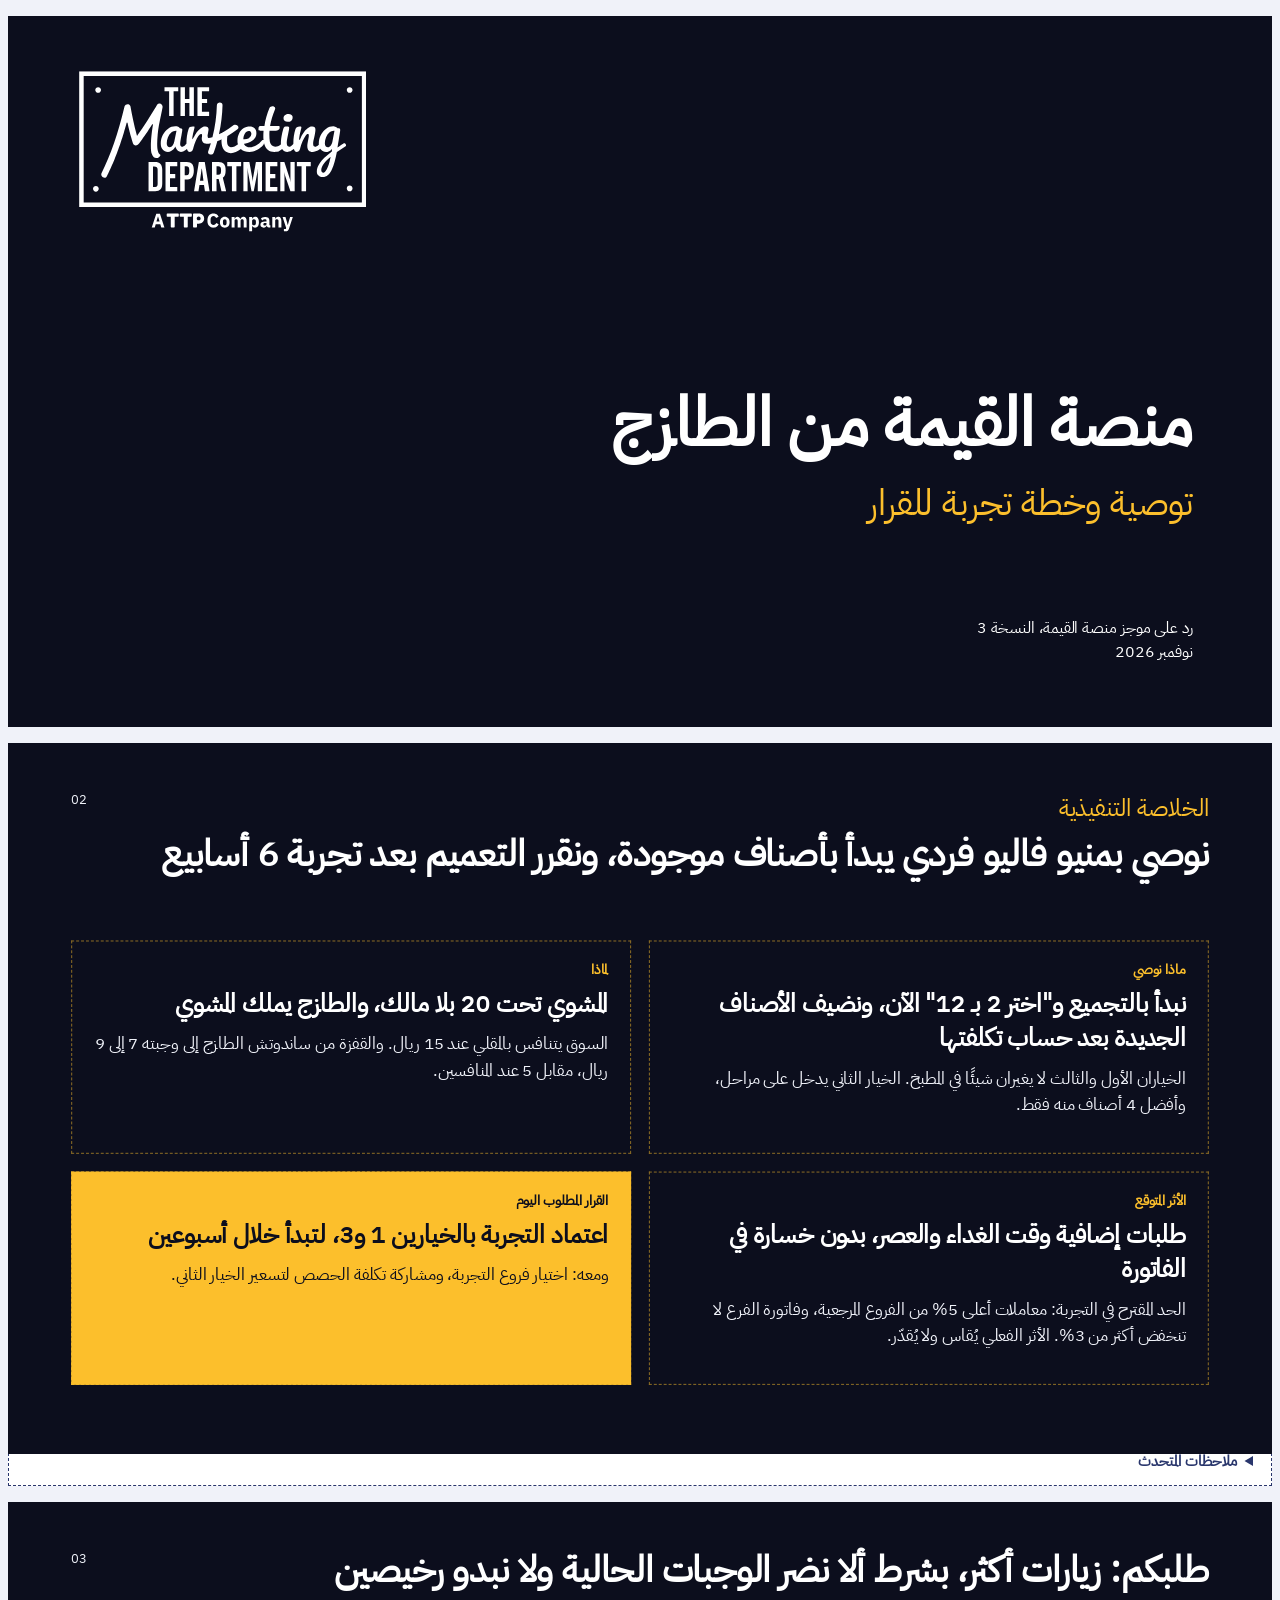
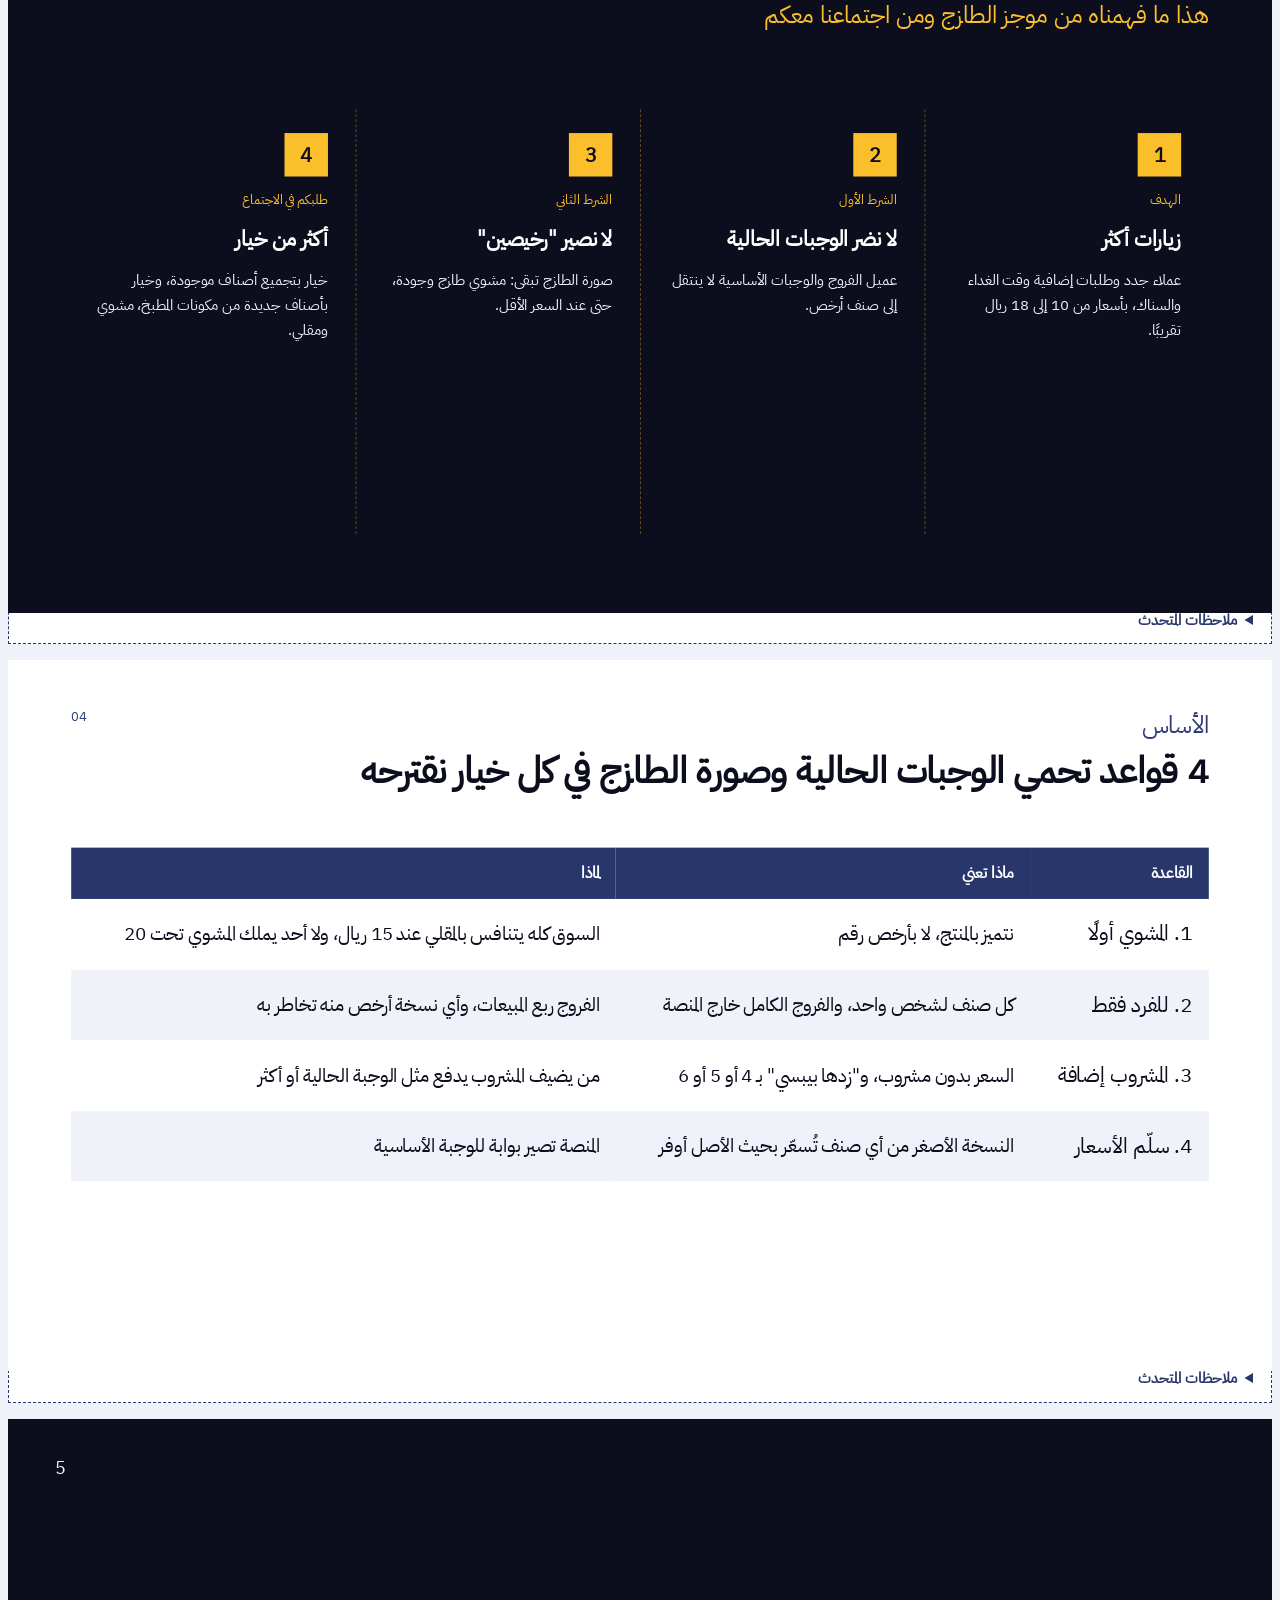
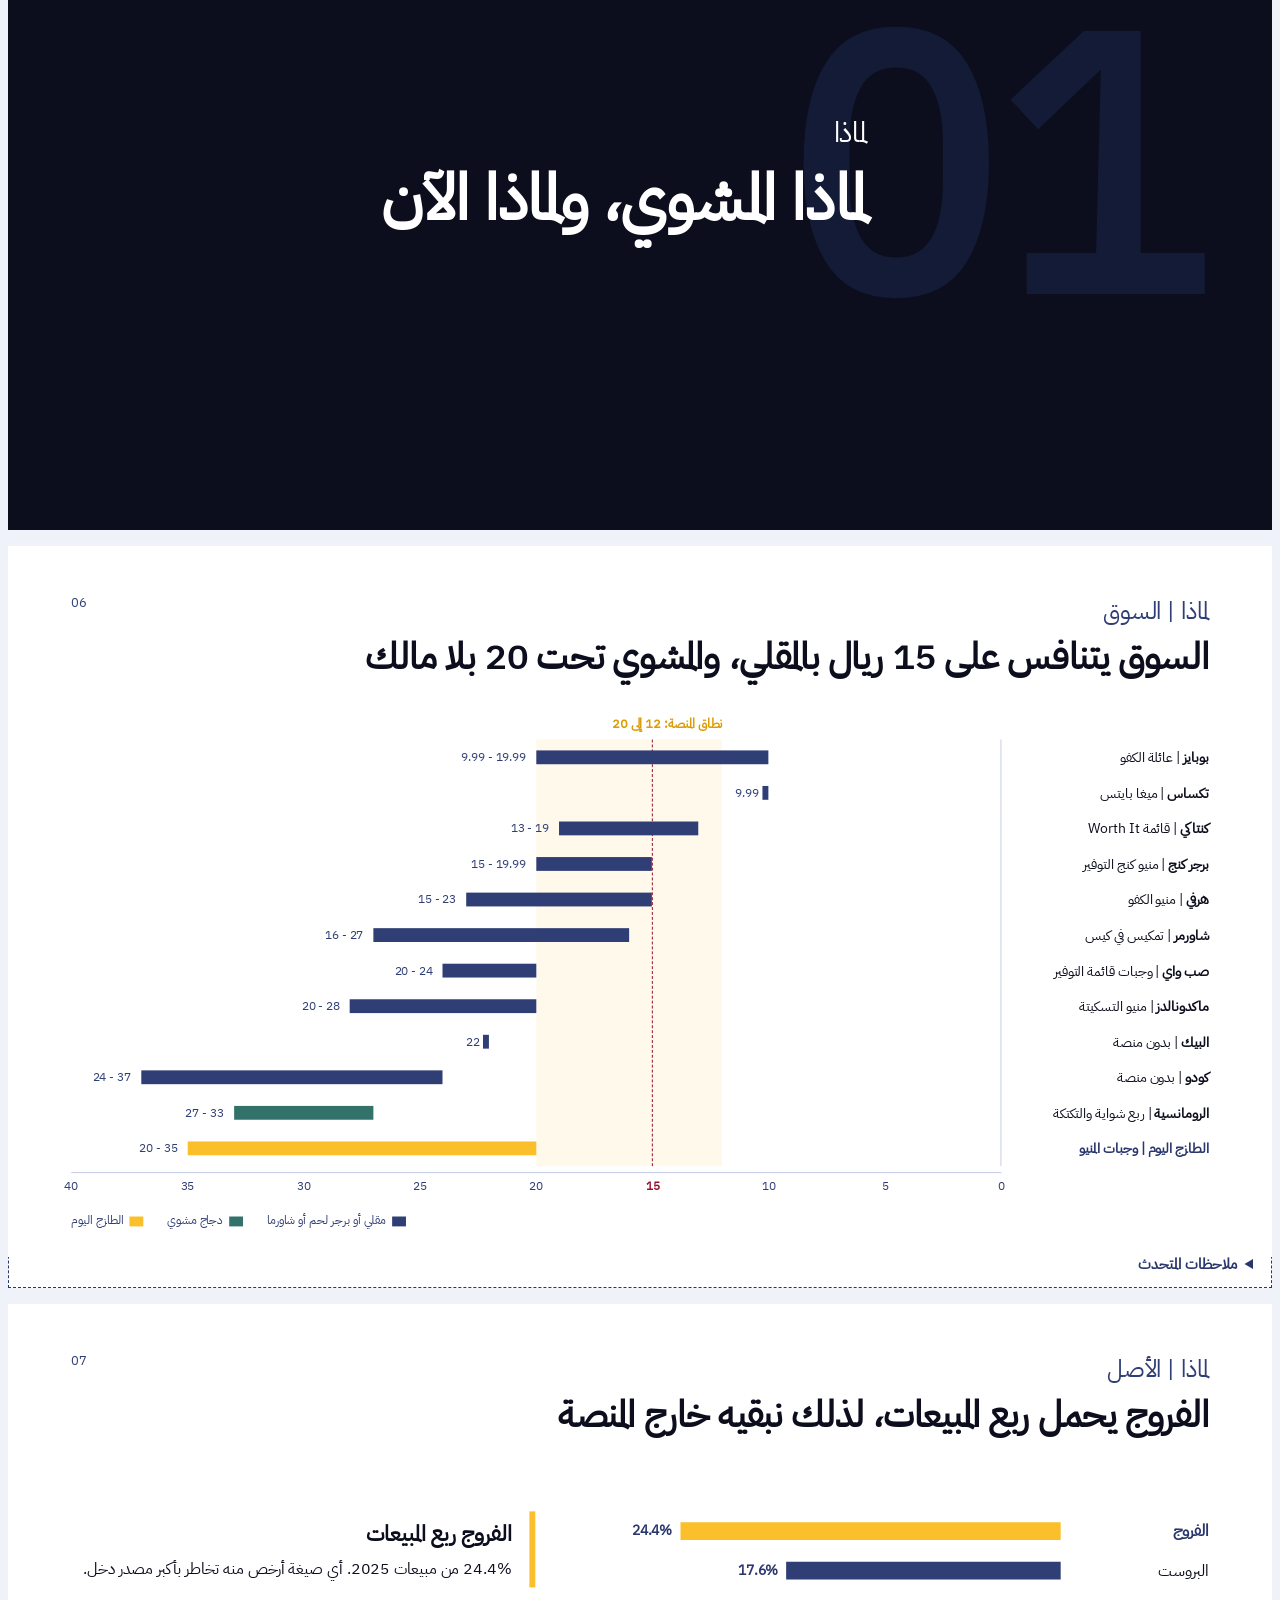
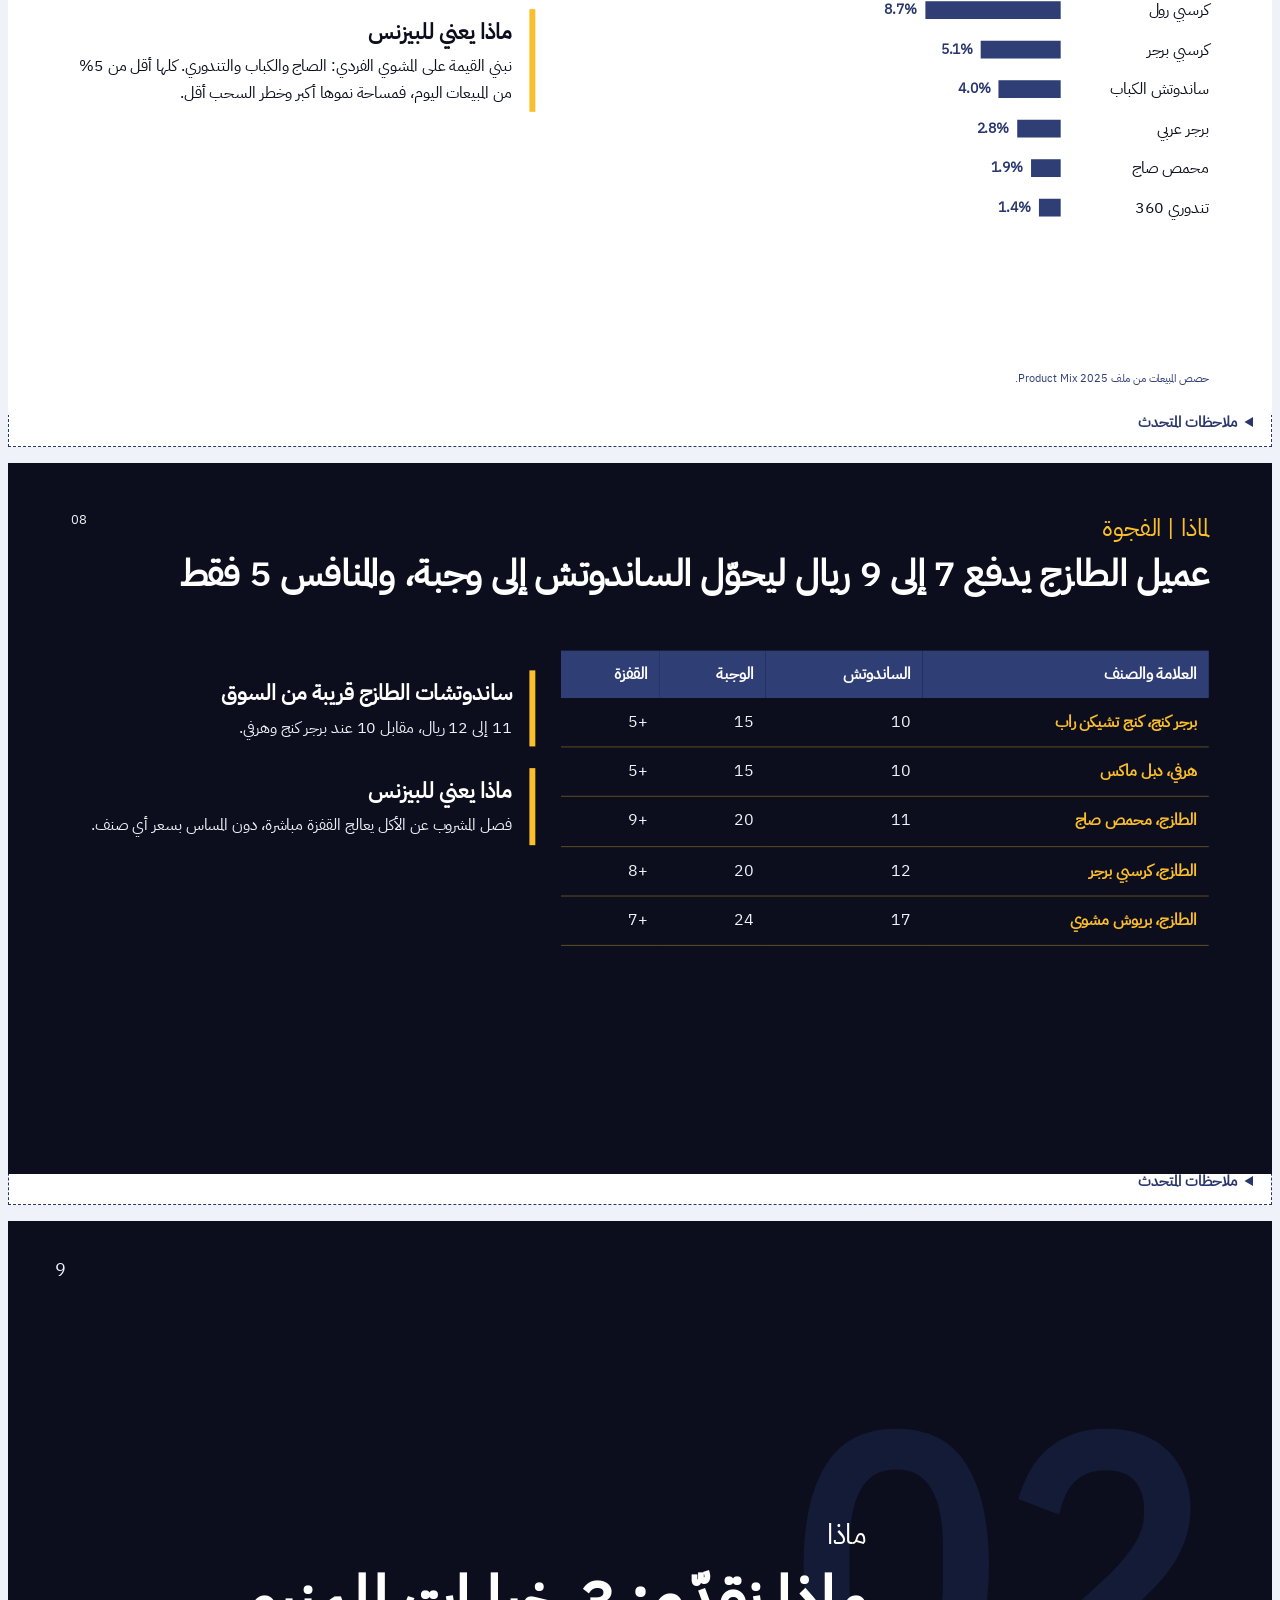
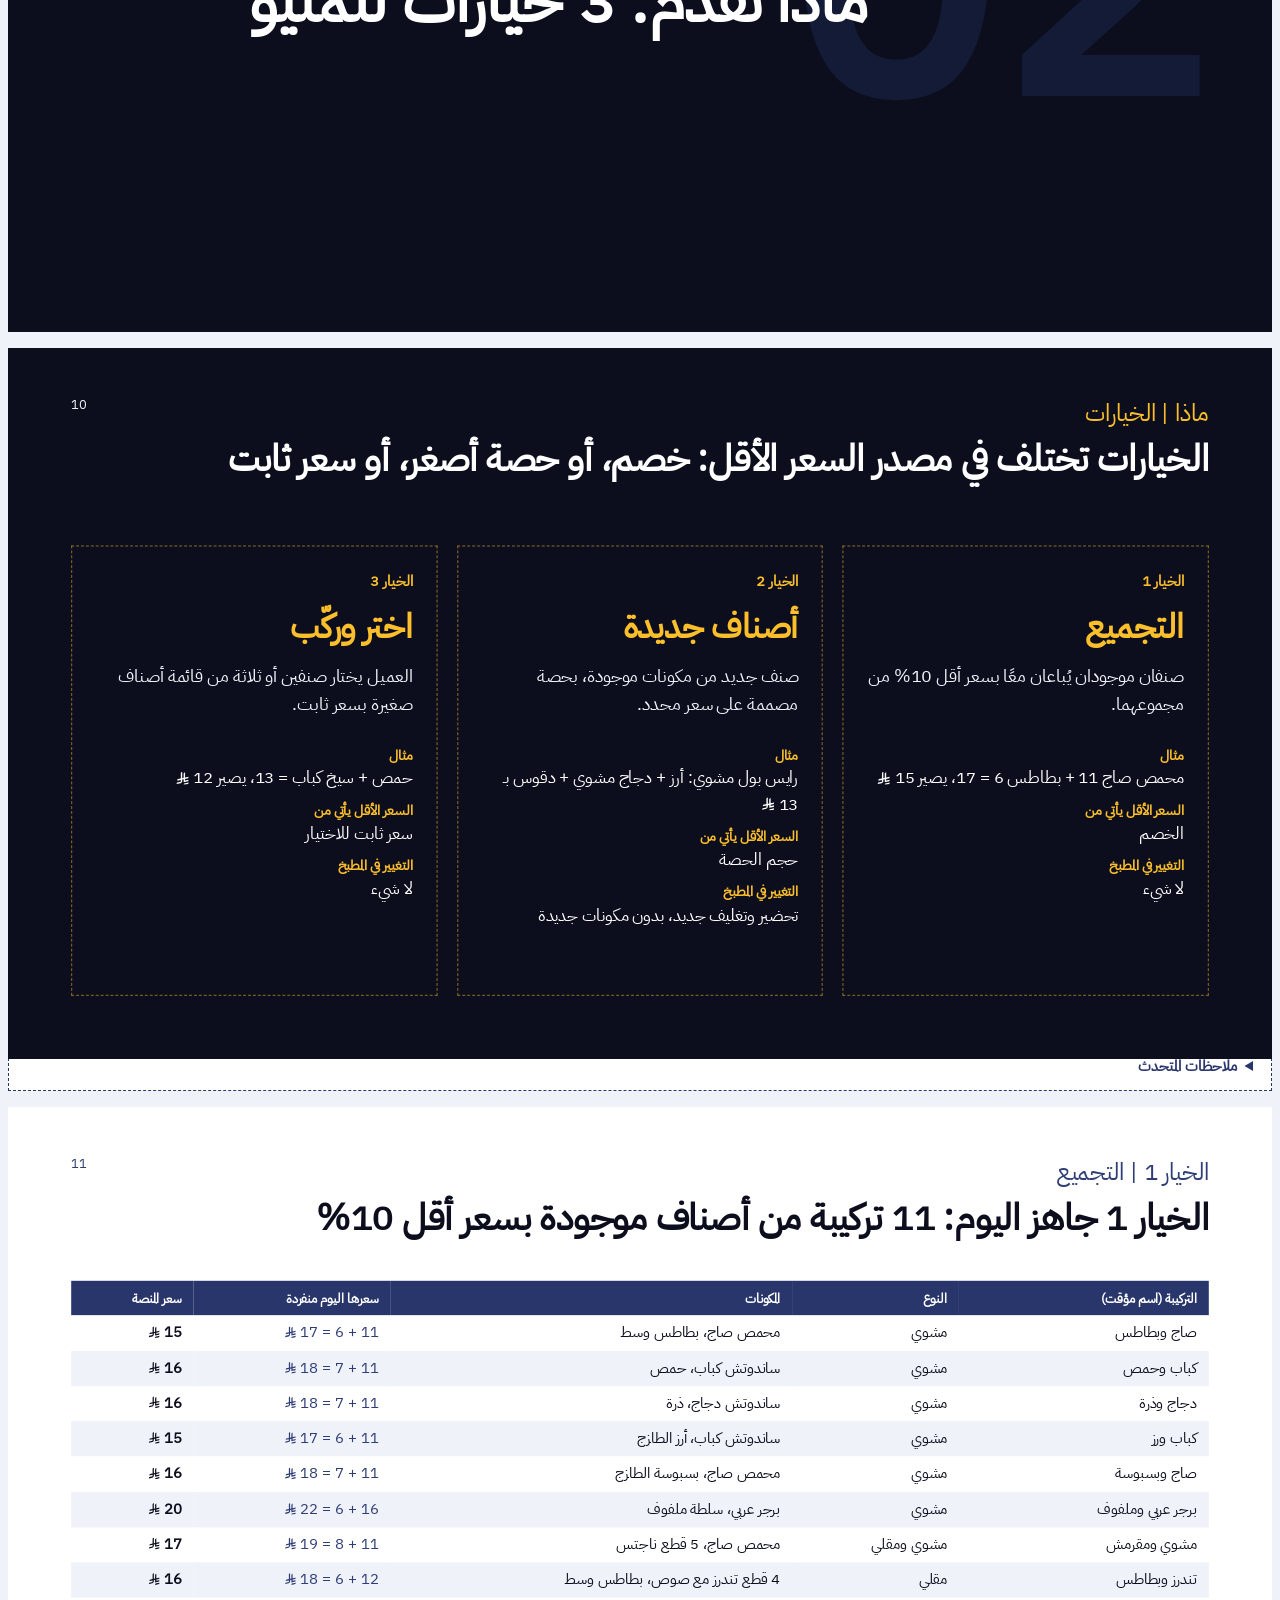
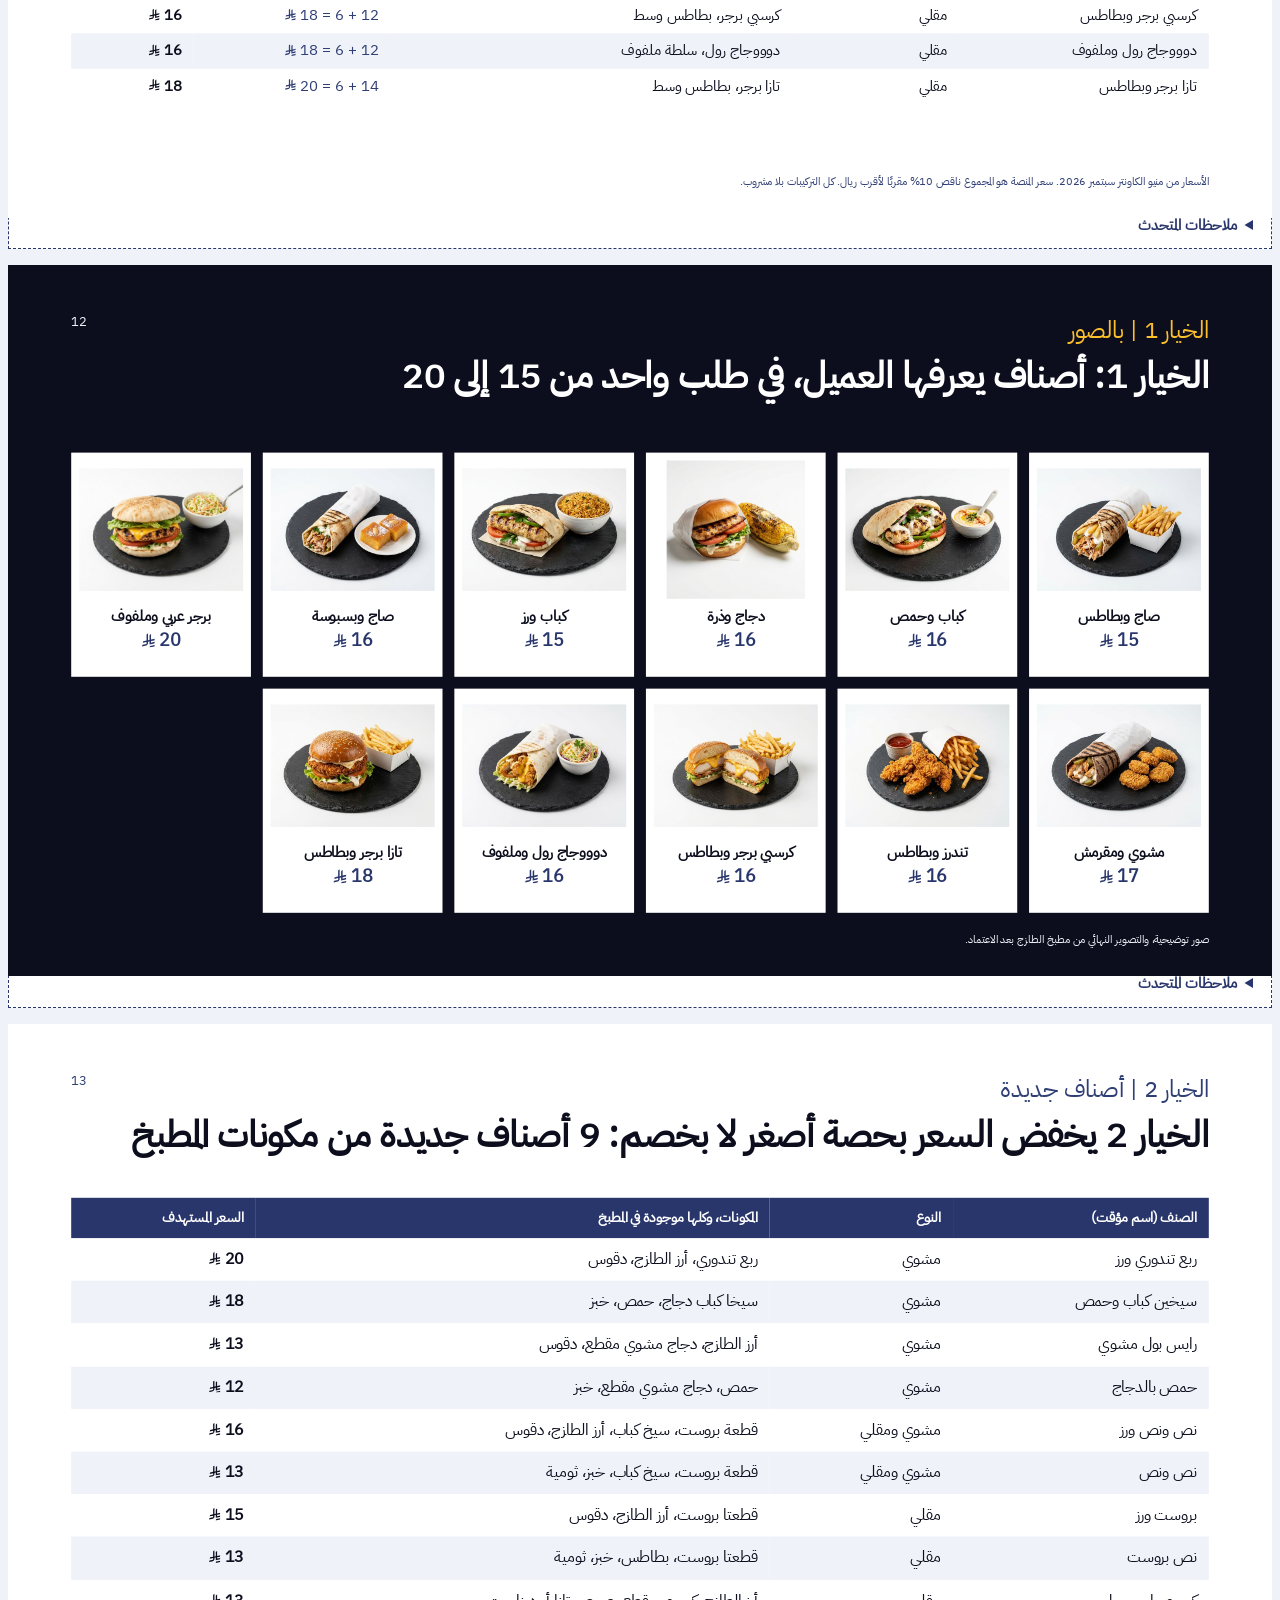
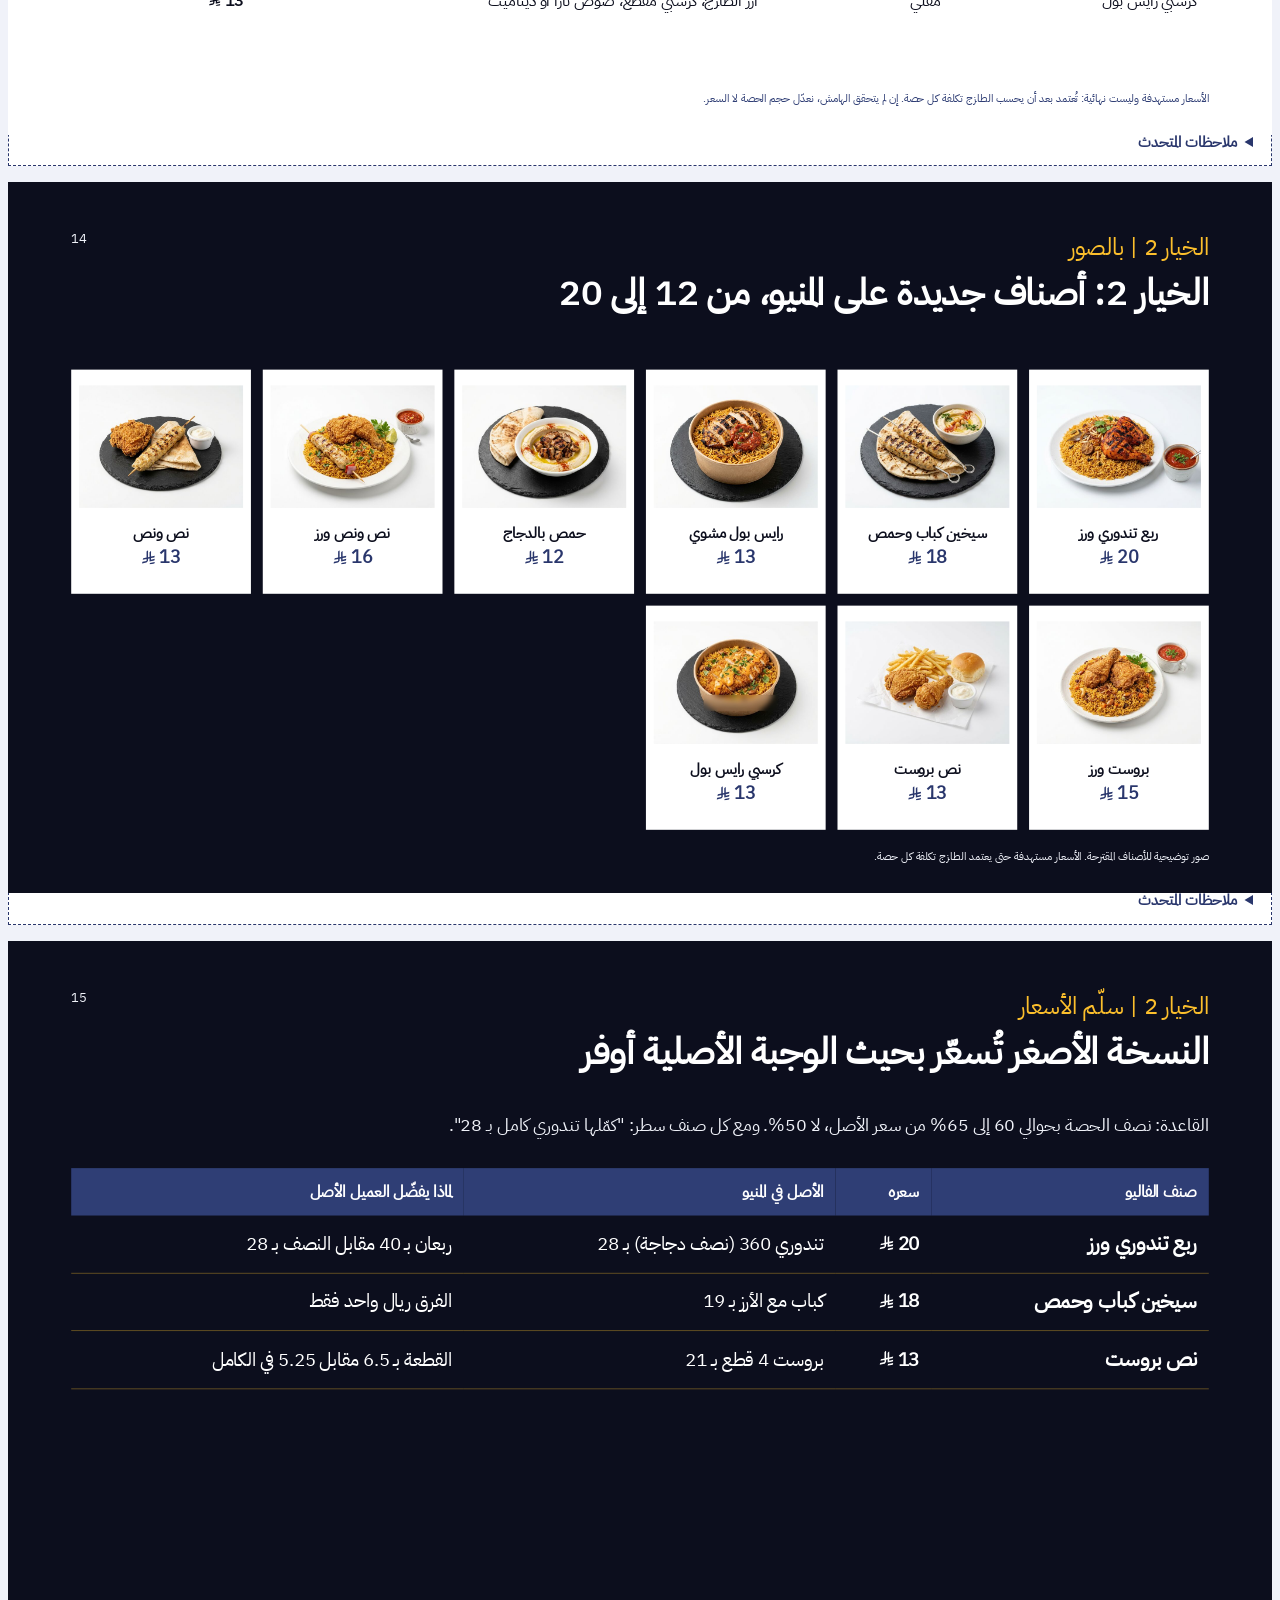
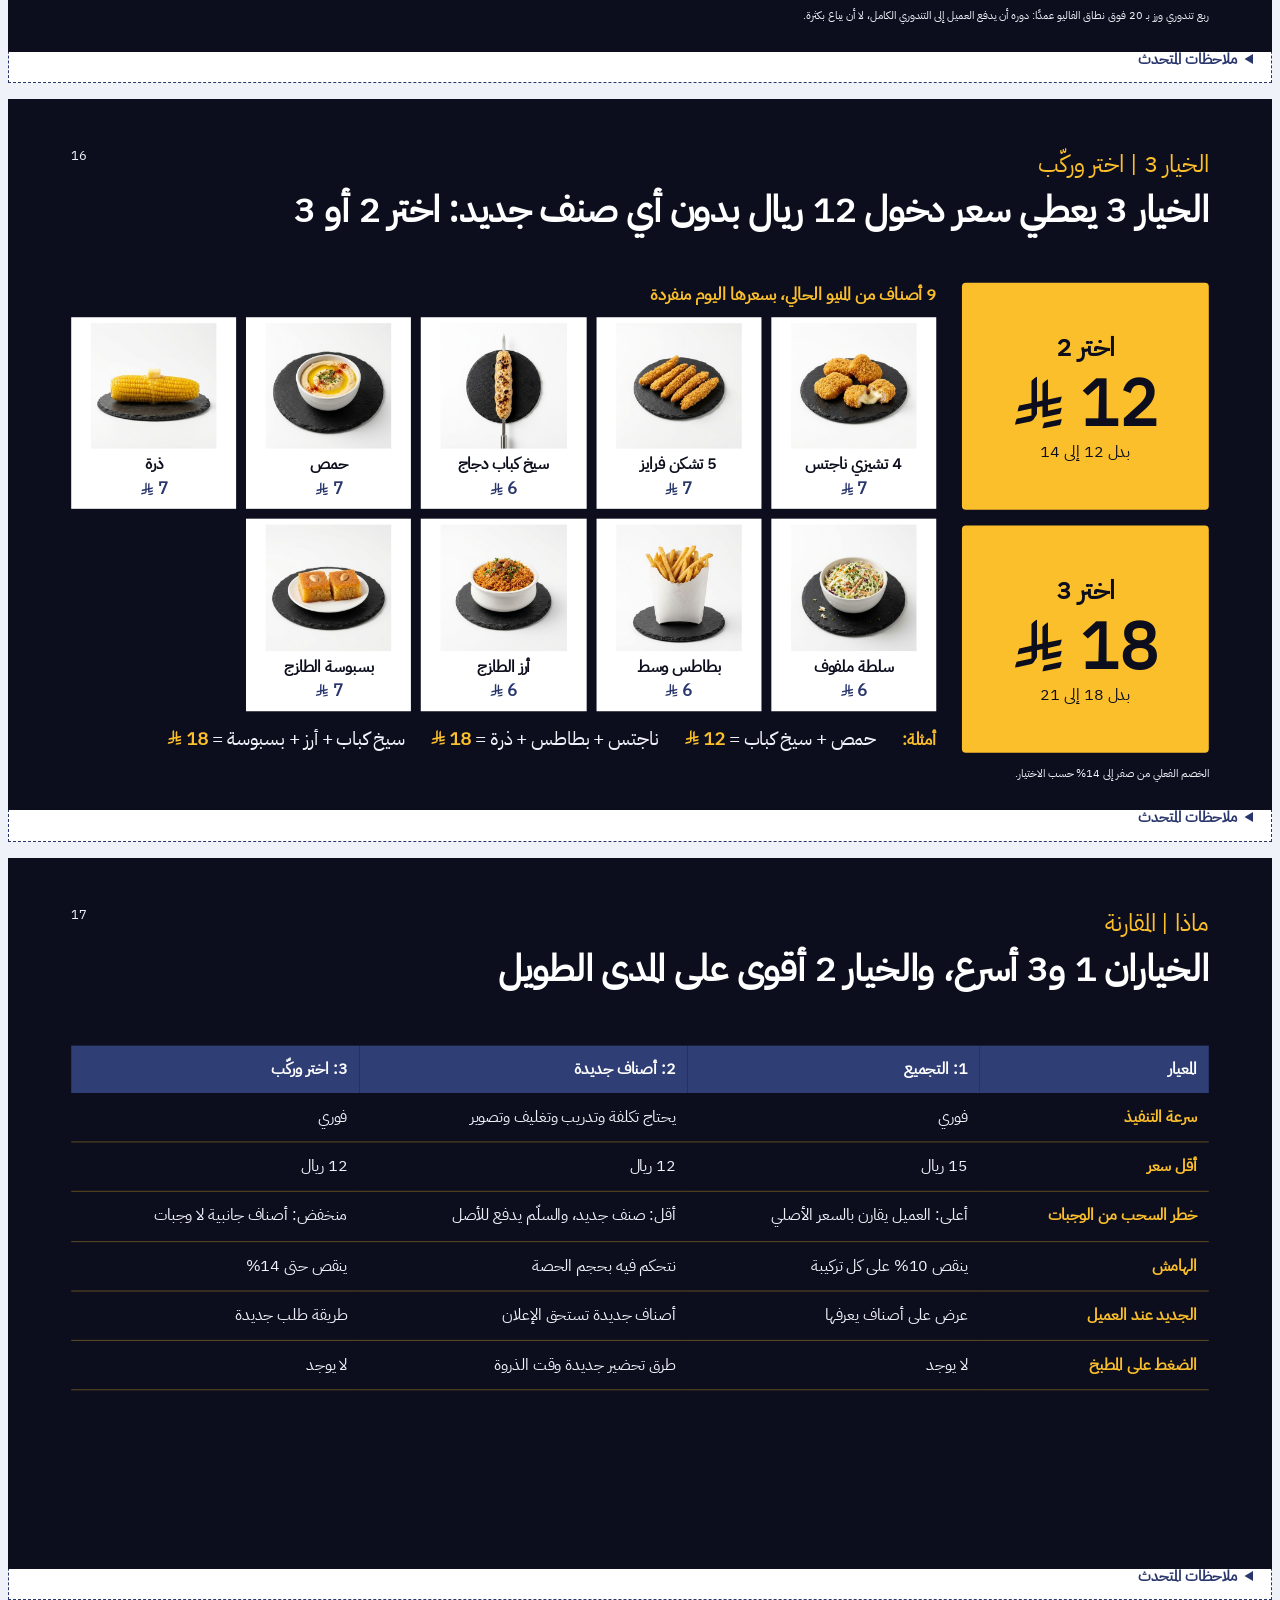
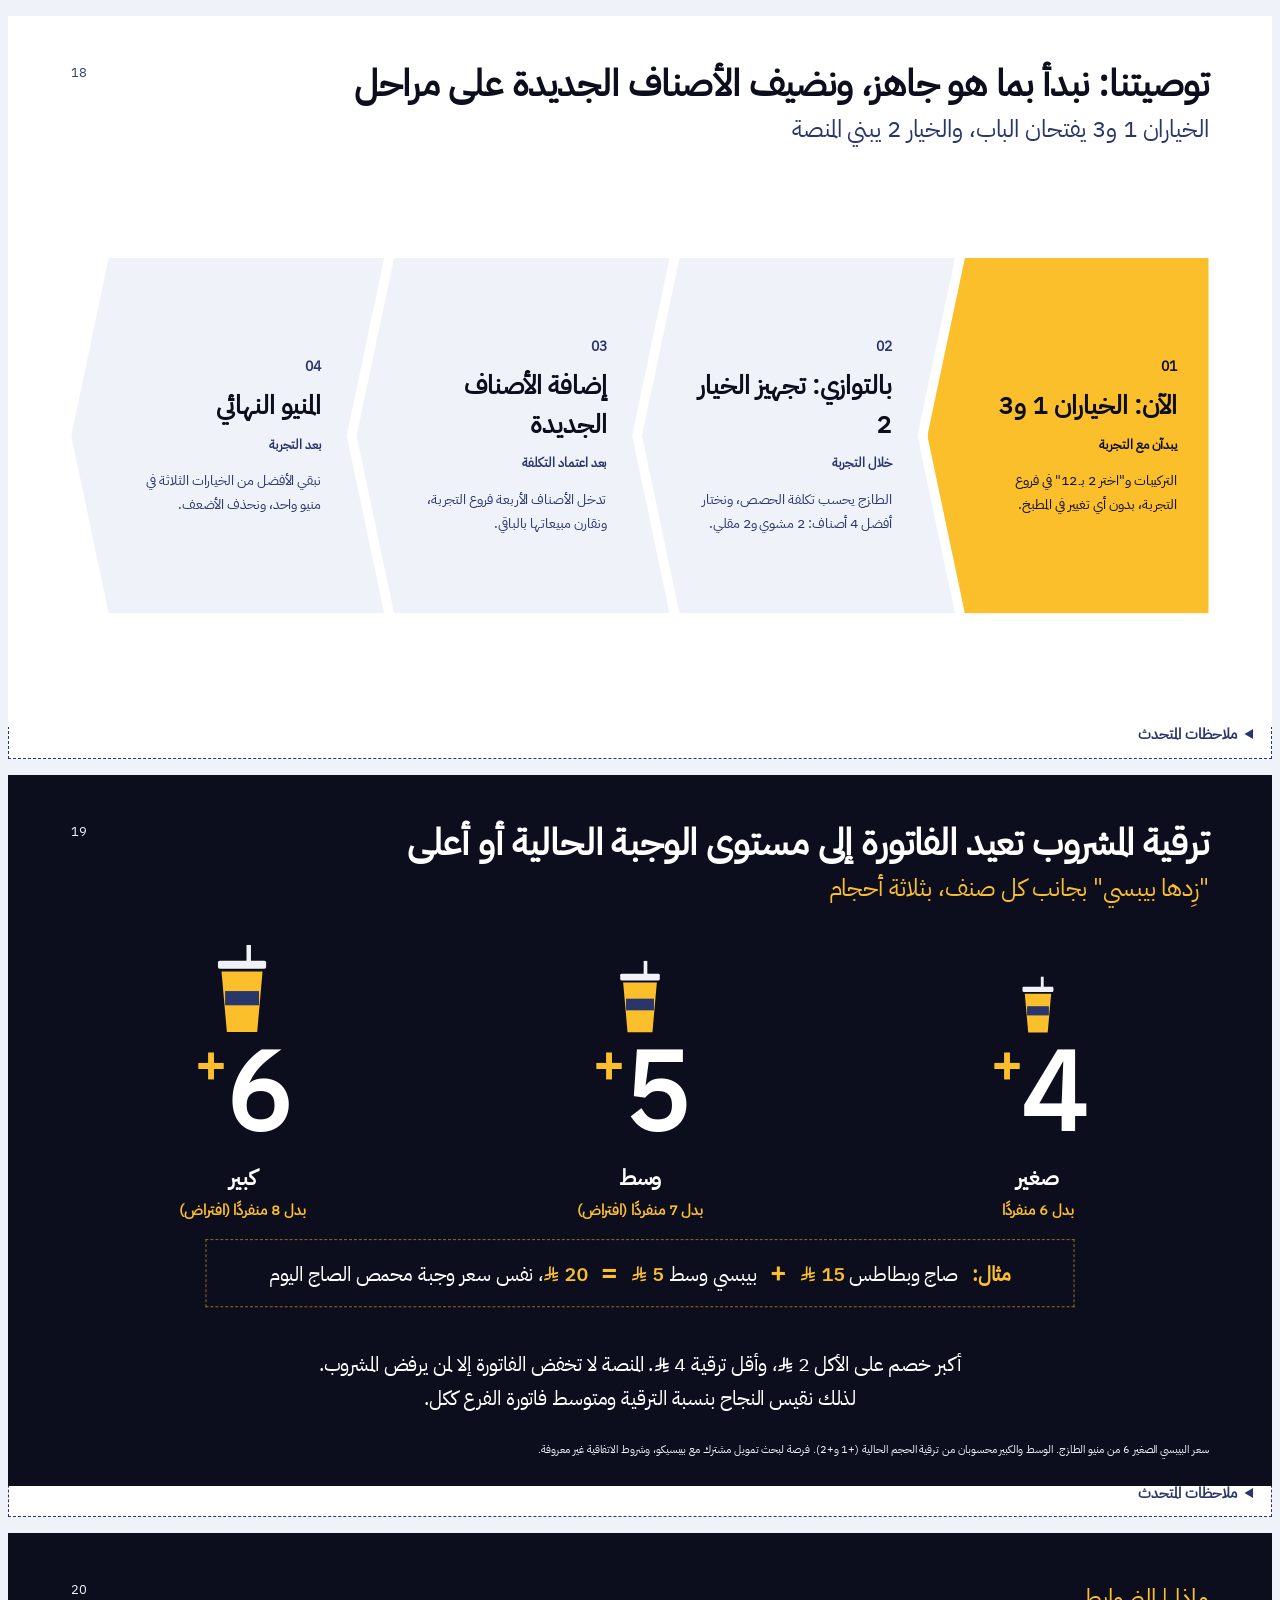
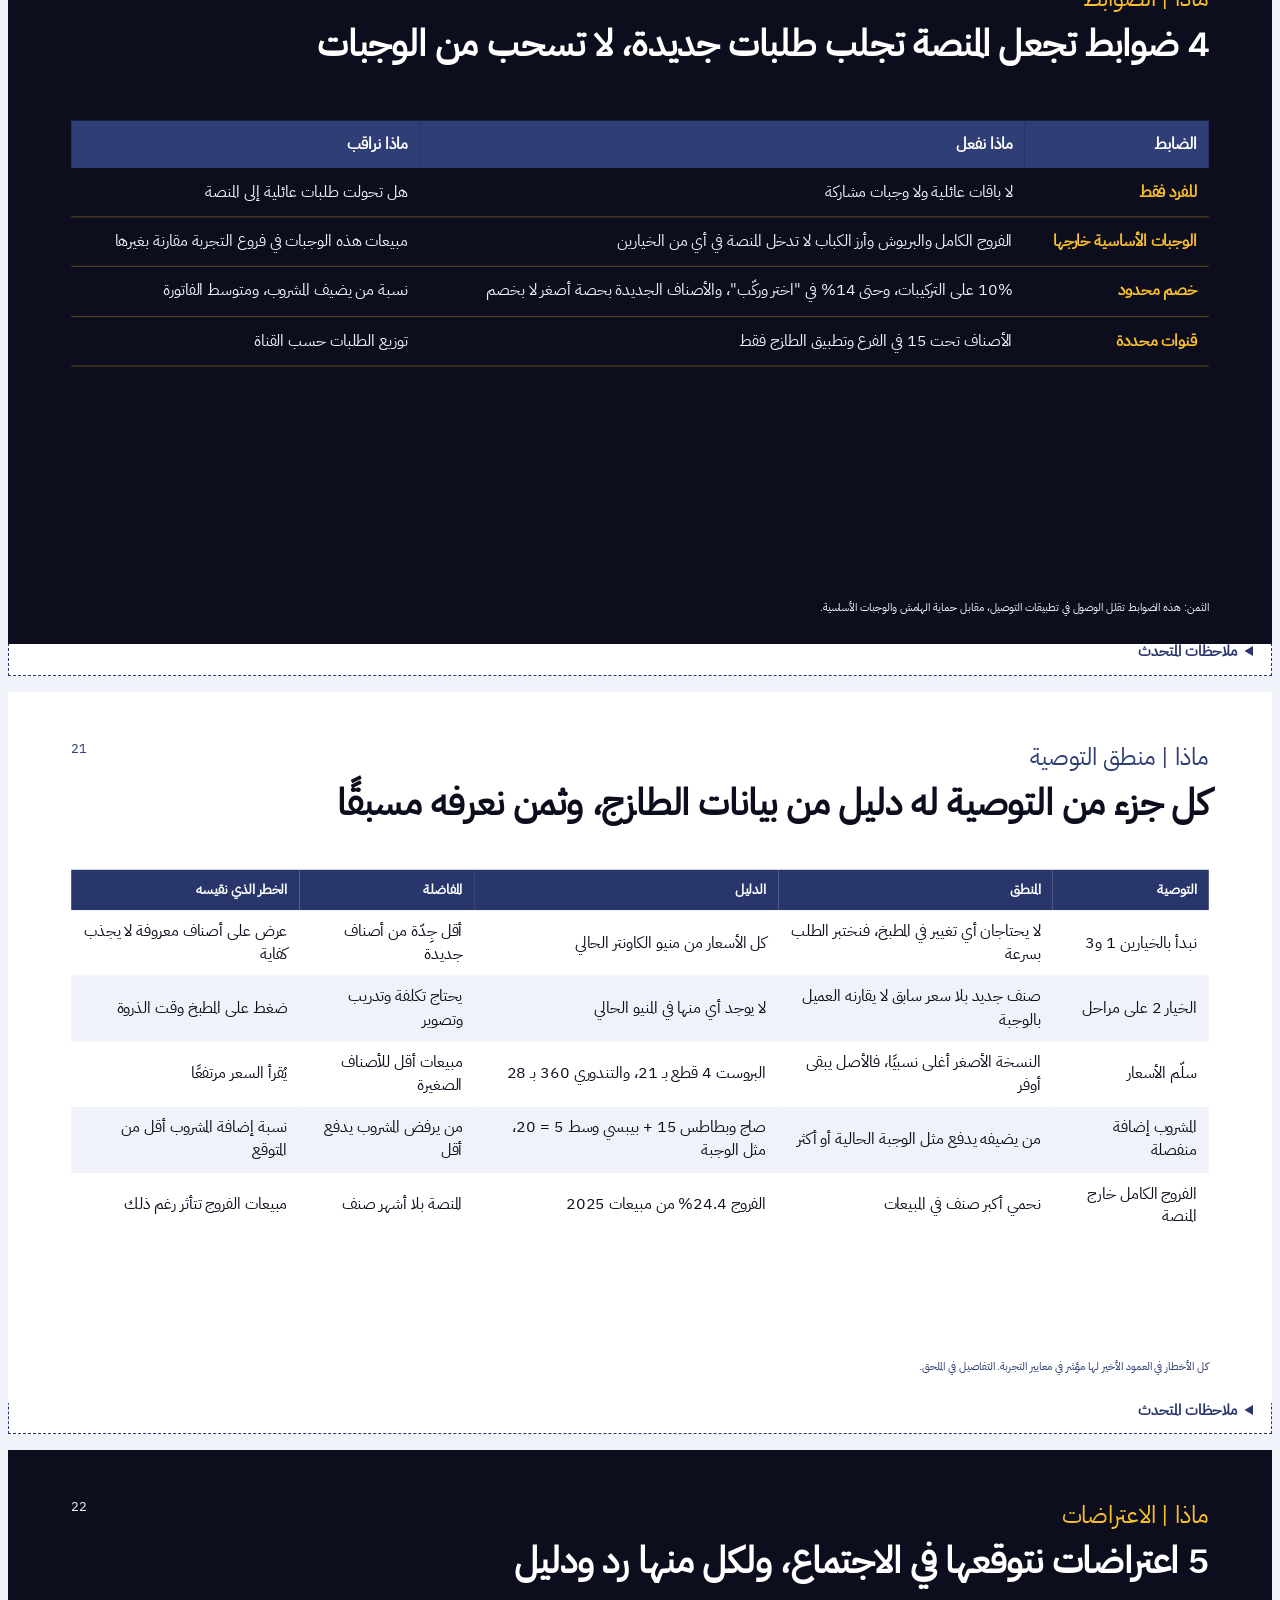
==== altazaj-value-platform/index.html @ 31d2c5da "Al Tazaj deck v19: four rules, drop pilot rule and 'not a substitute' phrasing Co-Authored-By: Claud" ====
<!doctype html>
<html lang="ar" dir="rtl">
<head>
<meta charset="utf-8">
<meta name="viewport" content="width=device-width, initial-scale=1">
<meta name="robots" content="noindex, nofollow">
<title>منصة القيمة | الطازج</title>
<link rel="stylesheet" href="colors_and_type.css">
<style>
/* ===== TMD slide foundation (tmd-brand/slides.css) ===== */
html, body { margin: 0; padding: 0; }
body { font-family: var(--tmd-font); background: #f0f2f9; }
.deck { display: flex; flex-direction: column; align-items: center; gap: 32px; padding: 32px 0; }
.slide-wrap { width: 1280px; height: 720px; flex-shrink: 0; }
.slide { width: 33.867cm; height: 19.05cm; box-sizing: border-box; padding: 48px 64px; position: relative; overflow: hidden; }
.slide.dark { background: #0C0E1D; color: #fff; }
.slide.light { background: #ffffff; color: #0C0E1D; }
.page-num { position: absolute; top: 48px; right: 64px; font-size: 13px; font-weight: 500; }
.slide.dark .page-num { color: #f0f2f9; }
.slide.light .page-num { color: #2f3e75; }
.header { position: absolute; top: 48px; left: 64px; text-align: left; max-width: 700px; }
.header .crumb { font-size: 24px; font-weight: 500; margin-bottom: 8px; }
.slide.dark .header .crumb { color: #fcbf2c; }
.slide.light .header .crumb { color: #2f3e75; }
.header .title { font-size: 37px; font-weight: 700; line-height: 1.15; }
.header .subtitle { font-size: 24px; font-weight: 500; margin-top: 6px; }
.slide.dark .header .subtitle { color: #fcbf2c; }
.slide.light .header .subtitle { color: #29366C; }
.footnote { position: absolute; bottom: 28px; left: 64px; font-size: 11px; color: #2f3e75; }
.slide.dark .footnote { color: #f0f2f9; }
.slide.rtl .page-num { right: auto; left: 64px; }
.slide.rtl .header { left: auto; right: 64px; text-align: right; max-width: none; }
.slide.rtl .footnote { left: auto; right: 64px; }
.sar { width: 0.8em; height: 0.8em; fill: currentColor; display: inline-block; vertical-align: -0.05em; }

/* ===== T1 Cover ===== */
.cover { padding: 0; direction: rtl; }
.cover .logo { position: absolute; top: 56px; left: 72px; height: 170px; width: auto; display: block; }
.cover .text-block { position: absolute; right: 80px; bottom: 200px; max-width: 1100px; text-align: right; }
.cover .title { font-size: 68px; font-weight: 700; line-height: 1.05; color: #fff; margin: 0 0 18px 0; }
.cover .subtitle { font-size: 36px; color: #fcbf2c; font-weight: 500; margin: 0; }
.cover .versioning { position: absolute; right: 80px; bottom: 64px; font-size: 16px; color: #fff; line-height: 1.5; text-align: right; }
.cover .versioning span { display: block; }

/* ===== T2 Section divider ===== */
.sd { padding: 0; direction: rtl; }
.sd .page-num { position: absolute; top: 36px; left: 48px; right: auto; font-size: 18px; color: #f0f2f9; }
.sd .bignum { position: absolute; right: 64px; top: 50%; transform: translateY(-50%); font-size: 360px; font-weight: 700; line-height: 0.8; color: #141B36; z-index: 1; }
.sd .content { position: absolute; right: 410px; top: 50%; transform: translateY(-50%); z-index: 2; max-width: 740px; text-align: right; }
.sd .kicker { font-size: 28px; font-weight: 400; color: #fff; margin: 0 0 10px 0; }
.sd .name { font-size: 64px; font-weight: 700; line-height: 1.15; color: #fff; margin: 0; }

/* ===== T3 Agenda ===== */
.ag { padding: 0; direction: rtl; }
.ag .title-block { position: absolute; top: 56px; right: 80px; }
.ag .title-block .title { font-size: 37px; font-weight: 700; color: #fff; margin: 0; }
.ag .page-num { position: absolute; top: 36px; left: 48px; right: auto; font-size: 16px; color: #f0f2f9; }
.ag .items { position: absolute; top: 160px; right: 80px; left: 360px; display: flex; flex-direction: column; gap: 14px; }
.item { display: flex; align-items: stretch; gap: 14px; min-height: 50px; }
.item .box { width: 50px; min-height: 50px; background: #fcbf2c; color: #0C0E1D; display: flex; align-items: center; justify-content: center; font-weight: 700; font-size: 22px; flex-shrink: 0; box-sizing: border-box; }
.item .bar { flex: 1; min-height: 50px; border: 1px dashed rgba(252,191,44,0.55); display: flex; align-items: center; padding: 0 18px; color: #fcbf2c; font-size: 18px; font-weight: 700; box-sizing: border-box; }
.ag.crit .items { top: 200px; left: 80px; gap: 16px; }
.ag.crit .item { min-height: 72px; }
.ag.crit .item .box { min-height: 72px; width: 72px; }
.ag.crit .bar { flex-direction: column; align-items: flex-start; justify-content: center; gap: 2px; padding: 10px 20px; }
.ag.crit .bar b { font-size: 20px; color: #fcbf2c; }
.ag.crit .bar span { font-size: 16px; font-weight: 400; color: #f0f2f9; }

/* ===== T4 Content light ===== */
.ct .body { position: absolute; top: 230px; left: 64px; right: 64px; bottom: 80px; display: grid; grid-template-columns: 1fr 1fr 1fr; gap: 32px; direction: rtl; }
.ct .col { padding-top: 22px; border-top: 6px solid #29366C; text-align: right; }
.ct .col.accent { border-top-color: #fcbf2c; }
.ct .col h3 { font-size: 28px; font-weight: 700; margin: 0 0 14px; color: #0C0E1D; }
.ct .col p { font-size: 17px; line-height: 1.7; color: #0C0E1D; margin: 0; max-width: 340px; }
.ct .col .num { font-size: 13px; font-weight: 700; color: #2f3e75; margin-bottom: 12px; }

/* ===== T5 Content dark ===== */
.cd .body { position: absolute; top: 210px; left: 64px; right: 64px; bottom: 80px; display: grid; grid-template-columns: 1fr 1fr; gap: 56px; align-items: center; direction: rtl; }
.lede { font-size: 32px; line-height: 1.5; font-weight: 500; color: #fff; max-width: 540px; text-align: right; }
.lede em { font-style: normal; color: #fcbf2c; }
.points { display: flex; flex-direction: column; gap: 18px; }
.pt { padding: 16px 22px; border: 1px dashed rgba(252,191,44,0.55); text-align: right; }
.pt h4 { margin: 0 0 6px; font-size: 22px; font-weight: 700; color: #fff; }
.pt p { margin: 0; font-size: 16px; line-height: 1.6; color: #f0f2f9; }

/* ===== T6 Stats ===== */
.st .body { position: absolute; top: 200px; left: 64px; right: 64px; bottom: 260px; display: grid; grid-template-columns: repeat(3, 1fr); gap: 56px; align-items: end; direction: rtl; }
.sc { display: flex; flex-direction: column; align-items: center; text-align: center; }
.sc .unit { font-size: 15px; color: #fcbf2c; margin-top: 16px; line-height: 1.5; font-weight: 700; max-width: 100%; }
.sc .num { font-size: 112px; font-weight: 700; line-height: 0.9; color: #fff; direction: ltr; }
.sc .num small { font-size: 0.45em; font-weight: 600; margin-left: 2px; vertical-align: top; color: #fcbf2c; }
.sc .num .sar { width: 0.42em; height: 0.42em; color: #fcbf2c; vertical-align: top; margin-right: 8px; margin-top: 6px; }
.sc .name { font-size: 22px; font-weight: 700; color: #fff; margin-top: 18px; }
.sc .name + .unit { margin-top: 6px; }
.st .caption { position: absolute; left: 64px; right: 64px; bottom: 120px; font-size: 22px; line-height: 1.7; color: #fff; font-weight: 400; text-align: center; margin: 0; }
.st .caption span { display: block; }
.st .caption .sar { width: 0.8em; height: 0.8em; }

/* ===== T7 Comparison ===== */
.cmp .body { position: absolute; top: 210px; left: 64px; right: 64px; bottom: 80px; display: grid; grid-template-columns: 1fr 1fr; gap: 32px; direction: rtl; }
.cc { background: #0C0E1D; padding: 32px; display: flex; flex-direction: column; gap: 16px; color: #fff; text-align: right; }
.cc.us { background: #fff; border: 1.5px dashed #29366C; color: #0C0E1D; }
.cc .tag { font-size: 14px; font-weight: 700; color: #fcbf2c; }
.cc.us .tag { color: #29366C; }
.cc h3 { margin: 0; font-size: 38px; font-weight: 700; color: #fff; }
.cc.us h3 { color: #0C0E1D; }
.cc ul { list-style: none; padding: 0; margin: 8px 0 0; display: flex; flex-direction: column; gap: 10px; }
.cc li { font-size: 17px; color: #fff; padding-right: 18px; position: relative; line-height: 1.6; }
.cc.us li { color: #0C0E1D; }
.cc li:before { content: ""; position: absolute; right: 0; top: 13px; width: 10px; height: 2px; background: #f0f2f9; }
.cc.us li:before { background: #fcbf2c; }

/* ===== T8 Tables ===== */
.tb .body { position: absolute; top: 190px; left: 64px; right: 64px; bottom: 70px; direction: rtl; }
table.tmd { width: 100%; border-collapse: collapse; font-size: 16px; text-align: right; }
table.tmd th { background: #29366C; color: #fff; font-weight: 700; padding: 10px 12px; font-size: 14px; }
table.tmd td { padding: 8px 12px; line-height: 1.45; vertical-align: middle; }
.slide.light table.tmd tbody tr:nth-child(odd) td { background: #ffffff; }
.slide.light table.tmd tbody tr:nth-child(even) td { background: #f0f2f9; }
.slide.dark table.tmd th { background: #2f3e75; font-size: 16px; padding: 12px; }
.slide.dark table.tmd td { padding: 13px 12px; border-bottom: 1px solid rgba(252,191,44,0.35); color: #f0f2f9; }
.slide.dark table.tmd td.k { color: #fcbf2c; font-weight: 700; }
table.tmd td.tier { font-weight: 700; color: #29366C; }
table.tmd td.price { font-weight: 700; font-size: 18px; color: #0C0E1D; white-space: nowrap; }
table.tmd td.was { color: #2f3e75; white-space: nowrap; }
table.tmd .badge { display: inline-block; background: #fcbf2c; color: #0C0E1D; font-size: 12px; font-weight: 700; padding: 2px 8px; border-radius: 2px; margin-right: 6px; }
table.tmd .badge.new { background: #29366C; color: #fff; }
.slide.light table.tmd tbody tr.hero td { background: #fff9eb; }

/* Range chart (landscape) */
.rc { position: absolute; top: 196px; left: 64px; right: 64px; bottom: 64px; direction: rtl; }
.rc .row { display: grid; grid-template-columns: 210px 1fr; align-items: center; height: 36px; }
.rc .lbl { font-size: 14px; font-weight: 500; color: #0C0E1D; text-align: right; padding-left: 12px; }
.rc .lbl b { font-weight: 700; }
.rc .lbl.us { color: #29366C; font-weight: 700; }
.rc .track { position: relative; height: 36px; border-right: 1px solid #c5cce8; }
.rc .rbar { position: absolute; top: 11px; height: 14px; background: #2f3e75; }
.rc .rbar.grill { background: #33716b; }
.rc .rbar.us { background: #fcbf2c; }
.rc .rbar.mark { width: 6px !important; }
.rc .val { position: absolute; top: 9px; font-size: 12px; font-weight: 500; color: #2f3e75; white-space: nowrap; direction: ltr; }
.rc .axis { display: grid; grid-template-columns: 210px 1fr; margin-top: 6px; }
.rc .axis .ticks { position: relative; height: 20px; border-top: 1px solid #c5cce8; }
.rc .axis .ticks span { position: absolute; top: 4px; font-size: 12px; color: #2f3e75; transform: translateX(50%); }
.rc .zone { position: absolute; top: 0; height: 432px; background: #fff9eb; }
.rc .zone-lbl { position: absolute; top: -26px; font-size: 13px; font-weight: 700; color: #dd9c03; white-space: nowrap; }
.rc .anchor { position: absolute; top: 0; height: 432px; border-right: 1px dashed #92112d; }
.rc .anchor-lbl { position: absolute; top: -26px; font-size: 13px; font-weight: 700; color: #92112d; white-space: nowrap; }
.legend { position: absolute; bottom: 28px; left: 64px; display: flex; gap: 24px; font-size: 12px; color: #2f3e75; direction: rtl; }
.legend i { display: inline-block; width: 14px; height: 10px; margin-left: 6px; vertical-align: middle; }

/* ===== T9 Timeline ===== */
.tl .body { position: absolute; top: 220px; left: 64px; right: 64px; bottom: 80px; direction: rtl; }
.tl .axis { position: relative; display: flex; align-items: stretch; gap: 0; }
.tl .axis::before { content: ""; position: absolute; left: 0; right: 0; top: 56px; height: 1px; background: rgba(252,191,44,0.4); }
.tl .year-cell { flex: 1; position: relative; padding-top: 96px; display: flex; flex-direction: column; gap: 14px; border-left: 1px dashed rgba(252,191,44,0.25); padding-right: 22px; padding-left: 22px; }
.tl .year-cell:last-child { border-left: 0; }
.tl .year-cell .year { position: absolute; top: 0; right: 22px; font-size: 26px; font-weight: 700; color: #fff; }
.tl .year-cell .dot { position: absolute; top: 50px; right: 22px; width: 14px; height: 14px; background: #fcbf2c; border-radius: 50%; }
.tl .year-cell h4 { margin: 0; font-size: 18px; font-weight: 700; color: #fcbf2c; }
.tl .year-cell p { margin: 0; font-size: 14px; line-height: 1.6; color: #f0f2f9; max-width: 210px; }
.tl .year-cell .q { font-size: 15px; color: #fff; font-weight: 500; }

/* ===== T11 Phase chevrons ===== */
.pc-flow .body { position: absolute; top: 210px; left: 64px; right: 64px; bottom: 80px; display: flex; flex-direction: column; justify-content: center; direction: rtl; }
.phases { display: flex; align-items: stretch; gap: 0; height: 360px; }
.phase { flex: 1; clip-path: polygon(38px 0, 100% 0, calc(100% - 38px) 50%, 100% 100%, 38px 100%, 0 50%); padding: 36px 64px 36px 56px; background: #f0f2f9; color: #0C0E1D; display: flex; flex-direction: column; justify-content: center; gap: 10px; text-align: right; }
.phase:first-child { clip-path: polygon(38px 0, 100% 0, 100% 100%, 38px 100%, 0 50%); padding-right: 32px; }
.phase + .phase { margin-right: -28px; }
.phase.active { background: #fcbf2c; }
.phase .n { font-size: 14px; font-weight: 700; color: #29366C; direction: ltr; text-align: right; }
.phase.active .n { color: #0C0E1D; }
.phase h4 { font-size: 26px; font-weight: 700; margin: 0; color: #0C0E1D; }
.phase .duration { font-size: 13px; font-weight: 600; color: #29366C; }
.phase.active .duration { color: #0C0E1D; }
.phase p { font-size: 14px; line-height: 1.7; margin: 6px 0 0; color: #29366C; max-width: 230px; }
.phase.active p { color: #0C0E1D; }

/* ===== T12 Process steps ===== */
.ps .body { position: absolute; top: 210px; left: 64px; right: 64px; bottom: 80px; display: grid; grid-template-columns: repeat(4, 1fr); gap: 0; align-items: stretch; direction: rtl; }
.ps .step { padding: 24px 28px 24px 24px; position: relative; display: flex; flex-direction: column; gap: 14px; border-left: 1px dashed rgba(252,191,44,0.35); text-align: right; }
.ps .step:last-child { border-left: 0; }
.ps .step .badge { width: 44px; height: 44px; background: #fcbf2c; color: #0C0E1D; display: flex; align-items: center; justify-content: center; font-weight: 700; font-size: 20px; }
.ps .step h4 { margin: 0; font-size: 21px; font-weight: 700; color: #fff; }
.ps .step p { margin: 0; font-size: 15px; line-height: 1.65; color: #f0f2f9; max-width: 240px; }
.ps .step .tag { font-size: 13px; font-weight: 500; color: #fcbf2c; }

/* ===== T13 Pros vs cons ===== */
.pcn .body { position: absolute; top: 200px; left: 64px; right: 64px; bottom: 70px; display: grid; grid-template-columns: 1fr 1fr; gap: 28px; direction: rtl; }
.pcn .col { display: flex; flex-direction: column; gap: 12px; padding: 24px 28px; background: #fff; text-align: right; }
.pcn .col h4 { margin: 0; font-size: 22px; font-weight: 700; color: #0C0E1D; padding-bottom: 12px; }
.pcn .col.pros h4 { border-bottom: 6px solid #33716b; }
.pcn .col.cons h4 { border-bottom: 6px solid #92112d; }
.pcn .col ul { list-style: none; padding: 0; margin: 6px 0 0; display: flex; flex-direction: column; gap: 12px; }
.pcn .col li { font-size: 16px; line-height: 1.65; color: #0C0E1D; display: grid; grid-template-columns: 22px 1fr; gap: 12px; align-items: start; }
.pcn .col li svg { width: 22px; height: 22px; margin-top: 3px; }

/* ===== T-Closing ===== */
.end { padding: 0; display: flex; flex-direction: column; align-items: center; justify-content: center; gap: 60px; direction: rtl; }
.end .logo { width: 520px; height: auto; display: block; }
.end .thanks { font-size: 64px; font-weight: 700; color: #fff; margin: 0; line-height: 1; }

/* ===== Viewer + print ===== */
@media screen and (max-width: 1340px) {
  .deck { gap: 16px; padding: 16px 0; }
}
@page { size: 1280px 720px; margin: 0; }
@media print {
  body { background: #fff; }
  .deck { display: block; padding: 0; gap: 0; }
  .slide-wrap { width: 1280px; height: 720px; transform: none !important; margin: 0 !important; break-after: page; page-break-after: always; }
  .slide-wrap:last-child { break-after: auto; page-break-after: auto; }
}
/* ===== v3 additions (TMD palette only) ===== */
details.notes { width: 1280px; box-sizing: border-box; background: #fff; border: 1px dashed #29366C; padding: 10px 18px; font-size: 15px; line-height: 1.7; color: #0C0E1D; direction: rtl; text-align: right; margin-top: -16px; }
details.notes summary { cursor: pointer; font-weight: 700; color: #29366C; }
details.notes p { margin: 6px 0 0; }
.deck > .unit-wrap { display: flex; flex-direction: column; align-items: center; gap: 0; }
@media print { details.notes { display: none !important; } }

/* executive summary 2x2 */
.quad { position: absolute; top: 200px; left: 64px; right: 64px; bottom: 70px; display: grid; grid-template-columns: 1fr 1fr; grid-template-rows: 1fr 1fr; gap: 18px; direction: rtl; }
.quad .q { border: 1px dashed rgba(252,191,44,0.55); padding: 18px 22px; text-align: right; }
.quad .q .k { font-size: 14px; font-weight: 700; color: #fcbf2c; margin-bottom: 6px; }
.quad .q h4 { margin: 0 0 10px; font-size: 25px; font-weight: 700; color: #fff; line-height: 1.4; }
.quad .q p { margin: 0; font-size: 17px; line-height: 1.6; color: #f0f2f9; }
.quad .q.ask { background: #fcbf2c; border-color: #fcbf2c; }
.quad .q.ask .k, .quad .q.ask h4, .quad .q.ask p { color: #0C0E1D; }

/* source tags */
.src { display: inline-block; font-size: 11px; font-weight: 700; padding: 1px 6px; border-radius: 2px; margin-right: 4px; vertical-align: middle; }
.slide.dark .src { background: #2f3e75; color: #f0f2f9; }
.slide.light .src { background: #f0f2f9; color: #29366C; }
.src.as { background: #fff9eb !important; color: #dd9c03 !important; }
.src.gap { background: #fdedf0 !important; color: #92112d !important; }

/* horizontal bars (sales mix) */
.hb { position: absolute; top: 210px; right: 64px; width: 620px; direction: rtl; }
.hb .row { display: grid; grid-template-columns: 150px 1fr; align-items: center; height: 40px; }
.hb .lbl { font-size: 16px; color: #0C0E1D; text-align: right; padding-left: 12px; }
.hb .lbl.us { font-weight: 700; color: #29366C; }
.hb .track { position: relative; height: 40px; }
.hb .b { position: absolute; right: 0; top: 11px; height: 18px; background: #2f3e75; }
.hb .b.us { background: #fcbf2c; }
.hb .v { position: absolute; top: 9px; font-size: 14px; font-weight: 700; color: #29366C; }
.side { position: absolute; top: 210px; left: 64px; width: 470px; direction: rtl; text-align: right; }
.side .so { border-right: 6px solid #fcbf2c; padding: 6px 18px 6px 0; margin-bottom: 22px; }
.side .so h4 { margin: 0 0 6px; font-size: 22px; font-weight: 700; color: #0C0E1D; }
.side .so p { margin: 0; font-size: 16px; line-height: 1.65; color: #0C0E1D; }
.slide.dark .side .so h4 { color: #fff; }
.slide.dark .side .so p { color: #f0f2f9; }

/* ticket columns */
.tk { position: absolute; top: 230px; right: 64px; width: 640px; height: 360px; direction: rtl; display: grid; grid-template-columns: repeat(4, 1fr); gap: 26px; align-items: end; border-bottom: 1px solid #f0f2f9; }
.tk .c { display: flex; flex-direction: column; align-items: center; justify-content: flex-end; height: 100%; }
.tk .bar { width: 100%; background: #2f3e75; }
.tk .bar.hi { background: #fcbf2c; }
.tk .val { font-size: 34px; font-weight: 700; color: #fff; margin-bottom: 8px; }
.tk .lb { position: absolute; bottom: -44px; font-size: 14px; color: #f0f2f9; text-align: center; width: 140px; line-height: 1.4; }
.tk .c { position: relative; }
.tk .line { position: absolute; left: -10px; right: -10px; border-top: 2px dashed #92112d; }
.tk .line span { position: absolute; right: 0; top: -26px; font-size: 13px; font-weight: 700; color: #fdedf0; background: #92112d; padding: 1px 8px; border-radius: 2px; }

/* reveal */
.reveal { position: absolute; inset: 0; display: flex; flex-direction: column; align-items: center; justify-content: center; text-align: center; direction: rtl; gap: 26px; }
.reveal .big { font-size: 120px; font-weight: 700; color: #fff; line-height: 1; }
.reveal .line2 { font-size: 34px; font-weight: 500; color: #fcbf2c; }
.reveal .small { font-size: 18px; color: #f0f2f9; max-width: 760px; line-height: 1.7; }

/* options (3 cards) */
.opts { position: absolute; top: 210px; left: 64px; right: 64px; bottom: 80px; display: grid; grid-template-columns: repeat(3, 1fr); gap: 24px; direction: rtl; }
.opt { border: 1px dashed rgba(252,191,44,0.55); padding: 22px; text-align: right; display: flex; flex-direction: column; gap: 10px; }
.opt.rec { border: 2px solid #fcbf2c; }
.opt .tag { font-size: 13px; font-weight: 700; color: #fcbf2c; }
.opt h4 { margin: 0; font-size: 22px; font-weight: 700; color: #fff; }
.opt p { margin: 0; font-size: 15px; line-height: 1.6; color: #f0f2f9; }
.opt dl { margin: 6px 0 0; font-size: 14px; line-height: 1.6; color: #f0f2f9; }
.opt dt { font-weight: 700; color: #fcbf2c; }
.opt dd { margin: 0 0 6px; }
.slide.light .opt { border-color: #29366C; }
.slide.light .opt.rec { border: 2px solid #fcbf2c; background: #fff9eb; }
.slide.light .opt h4, .slide.light .opt p, .slide.light .opt dl { color: #0C0E1D; }
.slide.light .opt .tag, .slide.light .opt dt { color: #29366C; }

/* compact table variants */
table.tmd.sm td { padding: 7px 10px; font-size: 14px; }
table.tmd.sm th { font-size: 13px; padding: 8px 10px; }
.slide.dark table.tmd.sm td { padding: 9px 10px; font-size: 15px; }
td .pill { display: inline-block; font-size: 12px; font-weight: 700; padding: 2px 8px; border-radius: 2px; }
.pill.h { background: #92112d; color: #fff; }
.pill.m { background: #dd9c03; color: #0C0E1D; }
.pill.u { background: #2f3e75; color: #fff; }
.lede-top { position: absolute; top: 172px; right: 64px; left: 64px; font-size: 18px; color: #f0f2f9; text-align: right; direction: rtl; }
.slide.light .lede-top { color: #29366C; }

/* menu photo grid */
.mgrid { position: absolute; top: 190px; left: 64px; right: 64px; bottom: 64px; display: grid; grid-template-columns: repeat(5, 1fr); grid-template-rows: 1fr 1fr; gap: 14px; direction: rtl; }
.mcard { background: #fff; position: relative; display: flex; flex-direction: column; align-items: center; padding: 8px 8px 10px; }
.mcard img { width: 100%; height: 150px; object-fit: contain; display: block; }
.mcard .mname { font-size: 16px; font-weight: 700; color: #0C0E1D; margin-top: 6px; text-align: center; }
.mcard .mprice { font-size: 18px; font-weight: 700; color: #29366C; }
.mbadge { position: absolute; top: 8px; right: 8px; background: #fcbf2c; color: #0C0E1D; font-size: 11px; font-weight: 700; padding: 2px 6px; border-radius: 2px; }
/* storyboard grid */
.sgrid { position: absolute; top: 180px; left: 64px; right: 64px; bottom: 56px; display: grid; grid-template-columns: repeat(3, 1fr); grid-template-rows: 1fr 1fr; gap: 14px 18px; direction: rtl; }
.sgrid figure { margin: 0; display: flex; flex-direction: column; gap: 6px; min-height: 0; }
.sgrid img { width: 100%; flex: 1; min-height: 0; object-fit: contain; object-position: right center; display: block; }
.sgrid figcaption { font-size: 13px; line-height: 1.45; color: #f0f2f9; text-align: right; }
.sgrid figcaption b { display: inline-block; background: #fcbf2c; color: #0C0E1D; padding: 0 6px; margin-left: 6px; border-radius: 2px; }

/* KV grid */
.kvgrid { position: absolute; top: 180px; left: 64px; right: 64px; bottom: 56px; display: grid; grid-template-columns: 1.55fr 1fr; grid-template-rows: 1fr 1fr; gap: 12px 18px; direction: rtl; }
.kvgrid figure { margin: 0; display: flex; flex-direction: column; gap: 4px; min-height: 0; }
.kvgrid figure.big { grid-row: 1 / span 2; }
.kvgrid img { width: 100%; flex: 1; min-height: 0; object-fit: contain; object-position: right top; display: block; }
.kvgrid figcaption { font-size: 13px; color: #f0f2f9; text-align: right; }

/* 4 name options */
.opts.four { grid-template-columns: repeat(4, 1fr); gap: 18px; top: 200px; }
.opts.four .opt h4.nm { font-size: 38px; color: #fcbf2c; line-height: 1.3; }
.opts.four .opt.rec { background: #fcbf2c; }
.opts.four .opt.rec .tag, .opts.four .opt.rec h4.nm, .opts.four .opt.rec p, .opts.four .opt.rec dl, .opts.four .opt.rec dt { color: #0C0E1D; }
.opts.four .opt p.ex { font-size: 16px; font-weight: 700; color: #fff; border-bottom: 1px dashed rgba(252,191,44,0.55); padding-bottom: 10px; }
.opts.four .opt.rec p.ex { border-color: #0C0E1D; }
.opts.four .opt dd { font-size: 15px; }
.opts.four { bottom: 110px; }
.opts.four .opt { padding: 26px 22px; gap: 14px; }
.opts.four .opt .tag { font-size: 15px; }
.opts.four .opt h4.nm { font-size: 46px; }
.opts.four .opt p.ex { font-size: 18px; padding-bottom: 14px; }
.opts.four .opt dl { font-size: 17px; line-height: 1.65; }
.opts.four .opt dt { font-size: 15px; margin-top: 6px; }
.opts.four .opt dd { font-size: 17px; }
.opts.four { bottom: 90px; }
.opts.four .opt { padding: 22px 20px; gap: 10px; }
.opts.four .opt h4.nm { font-size: 42px; }
.opts.four .opt dl, .opts.four .opt dd { font-size: 16px; line-height: 1.6; }
.opts.four .opt.rec p.ex { color: #0C0E1D; }

/* v13 */
.mgrid.six { grid-template-columns: repeat(6, 1fr); }
.mgrid.six .mcard:nth-child(n+7) { grid-column: span 2; }
.mgrid.six .mcard img { height: 140px; }
.slide.st .sc .cupbox { height: 92px; display: flex; align-items: flex-end; justify-content: center; margin-bottom: 10px; }
.meal-ex { position: absolute; left: 64px; right: 64px; top: 478px; direction: rtl; display: flex; align-items: center; justify-content: center; gap: 14px; font-size: 20px; color: #fff; }
.meal-ex .k { color: #fcbf2c; font-weight: 700; }
.meal-ex b { color: #fcbf2c; }
.meal-ex .op { color: #fcbf2c; font-weight: 700; font-size: 26px; }
.nmgrid { position: absolute; top: 230px; left: 64px; right: 64px; bottom: 150px; display: grid; grid-template-columns: repeat(4, 1fr); gap: 20px; direction: rtl; }
.nmcard { border: 1px dashed rgba(252,191,44,0.55); display: flex; flex-direction: column; align-items: center; justify-content: center; gap: 14px; }
.nmcard .n { font-size: 16px; font-weight: 700; color: #fcbf2c; }
.nmcard .nm { font-size: 56px; font-weight: 700; color: #fff; }
.slide.st .body { top: 170px; bottom: 300px; }
.meal-ex { top: 452px; left: 200px; right: 200px; padding: 14px 20px; border: 1px dashed rgba(252,191,44,0.55); }
.slide.st .caption { bottom: 84px; font-size: 20px; }
.meal-ex { top: 470px; }
.slide.st .caption { bottom: 72px; }
.quad.three .q { padding: 26px 26px; }
.quad.three .q .k { font-size: 16px; margin-bottom: 12px; }
.quad.three .q h4 { font-size: 30px; margin-bottom: 16px; }
.quad.three .q p { font-size: 20px; line-height: 1.7; }

/* v14 */
.opts.two { grid-template-columns: 1fr 1fr; gap: 28px; top: 200px; bottom: 70px; }
.opts.two .opt { padding: 28px 30px; gap: 12px; }
.opts.two .opt .tag { font-size: 16px; }
.opts.two .opt h4 { font-size: 38px; color: #fcbf2c; }
.opts.two .opt p { font-size: 20px; line-height: 1.6; }
.opts.two .opt dl { font-size: 18px; line-height: 1.6; margin-top: 10px; }
.opts.two .opt dt { font-size: 15px; margin-top: 8px; }
.opts.two .opt dd { font-size: 19px; color: #fff; }
.mgrid.g3 { grid-template-columns: repeat(3, 1fr); }
.mgrid.g4 { grid-template-columns: repeat(4, 1fr); }
.mgrid.g3 .mcard img, .mgrid.g4 .mcard img { height: 150px; }
.slide.light table.tmd.sm td { padding: 10px 12px; font-size: 16px; }
.slide.light table.tmd.sm th { font-size: 14px; padding: 10px 12px; }

/* v15 */
.opts.big3 { top: 200px; bottom: 64px; gap: 20px; }
.opts.big3 .opt { padding: 24px 24px; gap: 10px; }
.opts.big3 .opt .tag { font-size: 15px; }
.opts.big3 .opt h4 { font-size: 34px; color: #fcbf2c; }
.opts.big3 .opt p { font-size: 18px; line-height: 1.6; }
.opts.big3 .opt dl { font-size: 17px; line-height: 1.55; margin-top: 8px; }
.opts.big3 .opt dt { font-size: 14px; margin-top: 8px; }
.opts.big3 .opt dd { font-size: 17px; color: #fff; }
.slide.light table.tmd.sm.tight td { padding: 7px 12px; font-size: 15px; }
.slide.light table.tmd.sm.tight th { padding: 8px 12px; font-size: 13px; }
.mgrid.g6 { grid-template-columns: repeat(6, 1fr); gap: 12px; }
.mgrid.g6 .mcard img { height: 140px; }
.mgrid.g6 .mcard .mname { font-size: 15px; }
.pick { position: absolute; top: 196px; right: 64px; left: 64px; bottom: 64px; display: grid; grid-template-columns: 300px 1fr 330px; gap: 28px; direction: rtl; }
.pk-prices { display: flex; flex-direction: column; gap: 18px; }
.pk { background: #fcbf2c; color: #0C0E1D; padding: 18px 20px; display: flex; flex-direction: column; align-items: center; border-radius: 4px; flex: 1; justify-content: center; }
.pk .n { font-size: 24px; font-weight: 700; }
.pk .p { font-size: 64px; font-weight: 700; line-height: 1.15; }
.pk .s { font-size: 15px; }
.pk-h { font-size: 15px; font-weight: 700; color: #fcbf2c; margin-bottom: 10px; text-align: right; }
.chips { display: flex; flex-wrap: wrap; gap: 8px; }
.chip { border: 1px dashed rgba(252,191,44,0.55); color: #fff; font-size: 17px; padding: 6px 12px; border-radius: 4px; }
.chip b { color: #fcbf2c; margin-right: 8px; }
.pk-ex { font-size: 20px; color: #f0f2f9; text-align: right; line-height: 1.9; }
.pk-ex b { color: #fcbf2c; }
.pk-img { position: absolute; left: 64px; top: 196px; width: 330px; height: 430px; object-fit: cover; border-radius: 4px; }
.pick { grid-template-columns: 300px 1fr; bottom: 236px; }
.pk .p { font-size: 54px; }
.pk { padding: 8px 20px; }
.pk-img { left: 64px; right: 64px; top: auto; bottom: 62px; width: 1152px; height: 160px; object-fit: cover; }
.pk-ex { display: inline-block; margin-left: 28px; font-size: 18px; line-height: 1.6; }
.pk-list .pk-h[style] { margin-top: 14px !important; }
table.tmd.big td { padding: 20px 16px; font-size: 19px; line-height: 1.5; }
table.tmd.big th { padding: 14px 16px; font-size: 16px; }
table.tmd.big td.k { font-size: 21px; white-space: nowrap; }
.chip { font-size: 19px; padding: 8px 14px; }
.pk-h { font-size: 17px; }
.pk-ex { font-size: 20px; }

/* v16 option 3 */
.pick3 { position: absolute; top: 186px; right: 64px; left: 64px; bottom: 58px; display: grid; grid-template-columns: 250px 1fr; gap: 26px; direction: rtl; }
.pick3 .pk-prices { display: flex; flex-direction: column; gap: 16px; }
.pick3 .pk { flex: 1; padding: 10px 16px; }
.pick3 .pk .n { font-size: 26px; }
.pick3 .pk .p { font-size: 66px; }
.pick3 .pk .s { font-size: 16px; }
.pk-right { display: flex; flex-direction: column; min-height: 0; }
.pgrid { flex: 1; min-height: 0; display: grid; grid-template-columns: repeat(5, 1fr); grid-template-rows: 1fr 1fr; gap: 10px; }
.pcard { background: #fff; display: flex; flex-direction: column; align-items: center; padding: 6px 6px 8px; min-height: 0; }
.pcard img { width: 100%; flex: 1; min-height: 0; object-fit: contain; }
.pcard .pn { font-size: 16px; font-weight: 700; color: #0C0E1D; margin-top: 4px; text-align: center; }
.pcard .pp { font-size: 17px; font-weight: 700; color: #29366C; }
.pk-exs { margin-top: 14px; display: flex; flex-wrap: wrap; align-items: baseline; gap: 6px 26px; }
.pk-exs .pk-h { margin: 0; }
.pk-exs .pk-ex { margin: 0; font-size: 19px; line-height: 1.5; }
.slide.dark table.tmd.big td { color: #fff; }
.dnext { position: absolute; left: 64px; right: 64px; bottom: 56px; display: grid; grid-template-columns: 1fr 1fr; gap: 20px; direction: rtl; }
.dnext > div { border: 1px dashed rgba(252,191,44,0.55); padding: 16px 20px; font-size: 18px; line-height: 1.6; color: #f0f2f9; text-align: right; }
.dnext b { display: block; color: #fcbf2c; font-size: 16px; margin-bottom: 4px; }

details.notes { width: min(1280px, calc(100vw - 16px)); }
</style>
</head>
<body>
<main class="deck">

<!-- 1 COVER -->
<div class="unit-wrap"><div class="slide-wrap"><section class="slide dark cover">
  <img class="logo" src="assets/TMD-logo-white.svg" alt="The Marketing Department">
  <div class="text-block">
    <h1 class="title">منصة القيمة من الطازج</h1>
    <p class="subtitle">توصية وخطة تجربة للقرار</p>
  </div>
  <div class="versioning"><span>رد على موجز منصة القيمة، النسخة 3</span><span>نوفمبر 2026</span></div>
</section></div></div>

<!-- EXEC SUMMARY -->
<div class="unit-wrap"><div class="slide-wrap"><section class="slide dark rtl">
  <div class="page-num">02</div>
  <div class="header">
    <div class="crumb">الخلاصة التنفيذية</div>
    <div class="title">نوصي بمنيو فاليو فردي يبدأ بأصناف موجودة، ونقرر التعميم بعد تجربة 6 أسابيع</div>
  </div>
  <div class="quad">
    <div class="q"><div class="k">ماذا نوصي</div><h4>نبدأ بالتجميع و"اختر 2 بـ 12" الآن، ونضيف الأصناف الجديدة بعد حساب تكلفتها</h4><p>الخياران الأول والثالث لا يغيران شيئًا في المطبخ. الخيار الثاني يدخل على مراحل، وأفضل 4 أصناف منه فقط.</p></div>
    <div class="q"><div class="k">لماذا</div><h4>المشوي تحت 20 بلا مالك، والطازج يملك المشوي</h4><p>السوق يتنافس بالمقلي عند 15 ريال. والقفزة من ساندوتش الطازج إلى وجبته 7 إلى 9 ريال، مقابل 5 عند المنافسين.</p></div>
    <div class="q"><div class="k">الأثر المتوقع</div><h4>طلبات إضافية وقت الغداء والعصر، بدون خسارة في الفاتورة</h4><p>الحد المقترح في التجربة: معاملات أعلى 5% من الفروع المرجعية، وفاتورة الفرع لا تنخفض أكثر من 3%. الأثر الفعلي يُقاس ولا يُقدّر.</p></div>
    <div class="q ask"><div class="k">القرار المطلوب اليوم</div><h4>اعتماد التجربة بالخيارين 1 و3، لتبدأ خلال أسبوعين</h4><p>ومعه: اختيار فروع التجربة، ومشاركة تكلفة الحصص لتسعير الخيار الثاني.</p></div>
  </div>
</section></div>
<details class="notes"><summary>ملاحظات المتحدث</summary><p>ابدأ بالقرار ثم الأسباب. لا تذكر أرقام أثر لا نملكها: قل إن الحدود مقترحة والأثر يُقاس في التجربة. الجزء الإبداعي يعرضه سلمان بعد هذا العرض.</p></details></div>

<!-- BRIEF -->
<div class="unit-wrap"><div class="slide-wrap"><section class="slide dark ps rtl">
  <div class="page-num">03</div>
  <div class="header">
    <div class="title">طلبكم: زيارات أكثر، بشرط ألا نضر الوجبات الحالية ولا نبدو رخيصين</div>
    <div class="subtitle">هذا ما فهمناه من موجز الطازج ومن اجتماعنا معكم</div>
  </div>
  <div class="body">
    <div class="step"><div class="badge">1</div><span class="tag">الهدف</span><h4>زيارات أكثر</h4><p>عملاء جدد وطلبات إضافية وقت الغداء والسناك، بأسعار من 10 إلى 18 ريال تقريبًا.</p></div>
    <div class="step"><div class="badge">2</div><span class="tag">الشرط الأول</span><h4>لا نضر الوجبات الحالية</h4><p>عميل الفروج والوجبات الأساسية لا ينتقل إلى صنف أرخص.</p></div>
    <div class="step"><div class="badge">3</div><span class="tag">الشرط الثاني</span><h4>لا نصير "رخيصين"</h4><p>صورة الطازج تبقى: مشوي طازج وجودة، حتى عند السعر الأقل.</p></div>
    <div class="step"><div class="badge">4</div><span class="tag">طلبكم في الاجتماع</span><h4>أكثر من خيار</h4><p>خيار بتجميع أصناف موجودة، وخيار بأصناف جديدة من مكونات المطبخ، مشوي ومقلي.</p></div>
  </div>
</section></div>
<details class="notes"><summary>ملاحظات المتحدث</summary><p>ابدأ من كلام العميل نفسه. اسأل: هل هذا ملخص صحيح لما طلبتموه؟</p></details></div>

<!-- CONCEPTS -->
<div class="unit-wrap"><div class="slide-wrap"><section class="slide light tb rtl">
  <div class="page-num">04</div>
  <div class="header">
    <div class="crumb">الأساس</div>
    <div class="title">4 قواعد تحمي الوجبات الحالية وصورة الطازج في كل خيار نقترحه</div>
  </div>
  <div class="body" style="top:190px">
    <table class="tmd big">
      <thead><tr><th>القاعدة</th><th>ماذا تعني</th><th>لماذا</th></tr></thead>
      <tbody>
        <tr><td class="k">1. المشوي أولًا</td><td>نتميز بالمنتج، لا بأرخص رقم</td><td>السوق كله يتنافس بالمقلي عند 15 ريال، ولا أحد يملك المشوي تحت 20</td></tr>
        <tr><td class="k">2. للفرد فقط</td><td>كل صنف لشخص واحد، والفروج الكامل خارج المنصة</td><td>الفروج ربع المبيعات، وأي نسخة أرخص منه تخاطر به</td></tr>
        <tr><td class="k">3. المشروب إضافة</td><td>السعر بدون مشروب، و"زِدها بيبسي" بـ 4 أو 5 أو 6</td><td>من يضيف المشروب يدفع مثل الوجبة الحالية أو أكثر</td></tr>
        <tr><td class="k">4. سلّم الأسعار</td><td>النسخة الأصغر من أي صنف تُسعّر بحيث الأصل أوفر</td><td>المنصة تصير بوابة للوجبة الأساسية</td></tr>
      </tbody>
    </table>
  </div>
</section></div>
<details class="notes"><summary>ملاحظات المتحدث</summary><p>هذه الشريحة مرجع لباقي العرض. كل خيار قادم يلتزم بالقواعد الأربع.</p></details></div>

<!-- 3 SECTION A -->
<div class="unit-wrap"><div class="slide-wrap"><section class="slide dark sd">
  <div class="page-num">5</div><div class="bignum">01</div>
  <div class="content"><p class="kicker">لماذا</p><h2 class="name">لماذا المشوي، ولماذا الآن</h2></div>
</section></div></div>

<!-- 4 MARKET -->
<div class="unit-wrap"><div class="slide-wrap"><section class="slide light rtl">
  <div class="page-num">06</div>
  <div class="header">
    <div class="crumb">لماذا | السوق</div>
    <div class="title">السوق يتنافس على 15 ريال بالمقلي، والمشوي تحت 20 بلا مالك</div>
  </div>
  <div class="rc">
    <div style="position:absolute;top:0;bottom:0;left:0;right:210px;">
    <div class="zone" style="right:30.000%;width:20.000%"><span class="zone-lbl" style="right:0">نطاق المنصة: 12 إلى 20</span></div>
    <div class="anchor" style="right:37.500%"></div>
    </div>
    <div style="position:relative">
    <div class="row"><div class="lbl"><b>بوبايز</b> | عائلة الكفو</div><div class="track"><div class="rbar" style="right:24.975%;width:25.000%"></div><span class="val" style="right:calc(49.975% + 10px)">9.99 - 19.99</span></div></div>
    <div class="row"><div class="lbl"><b>تكساس</b> | ميغا بايتس</div><div class="track"><div class="rbar mark" style="right:24.975%;width:0.000%"></div><span class="val" style="right:calc(24.975% + 10px)">9.99</span></div></div>
    <div class="row"><div class="lbl"><b>كنتاكي</b> | قائمة Worth It</div><div class="track"><div class="rbar" style="right:32.500%;width:15.000%"></div><span class="val" style="right:calc(47.500% + 10px)">13 - 19</span></div></div>
    <div class="row"><div class="lbl"><b>برجر كنج</b> | منيو كنج التوفير</div><div class="track"><div class="rbar" style="right:37.500%;width:12.475%"></div><span class="val" style="right:calc(49.975% + 10px)">15 - 19.99</span></div></div>
    <div class="row"><div class="lbl"><b>هرفي</b> | منيو الكفو</div><div class="track"><div class="rbar" style="right:37.500%;width:20.000%"></div><span class="val" style="right:calc(57.500% + 10px)">15 - 23</span></div></div>
    <div class="row"><div class="lbl"><b>شاورمر</b> | تمكيس في كيس</div><div class="track"><div class="rbar" style="right:40.000%;width:27.500%"></div><span class="val" style="right:calc(67.500% + 10px)">16 - 27</span></div></div>
    <div class="row"><div class="lbl"><b>صب واي</b> | وجبات قائمة التوفير</div><div class="track"><div class="rbar" style="right:50.000%;width:10.000%"></div><span class="val" style="right:calc(60.000% + 10px)">20 - 24</span></div></div>
    <div class="row"><div class="lbl"><b>ماكدونالدز</b> | منيو التسكيتة</div><div class="track"><div class="rbar" style="right:50.000%;width:20.000%"></div><span class="val" style="right:calc(70.000% + 10px)">20 - 28</span></div></div>
    <div class="row"><div class="lbl"><b>البيك</b> | بدون منصة</div><div class="track"><div class="rbar mark" style="right:55.000%;width:0.000%"></div><span class="val" style="right:calc(55.000% + 10px)">22</span></div></div>
    <div class="row"><div class="lbl"><b>كودو</b> | بدون منصة</div><div class="track"><div class="rbar" style="right:60.000%;width:32.500%"></div><span class="val" style="right:calc(92.500% + 10px)">24 - 37</span></div></div>
    <div class="row"><div class="lbl"><b>الرومانسية</b> | ربع شواية والتكتكة</div><div class="track"><div class="rbar grill" style="right:67.500%;width:15.000%"></div><span class="val" style="right:calc(82.500% + 10px)">27 - 33</span></div></div>
    <div class="row"><div class="lbl us"><b>الطازج اليوم</b> | وجبات المنيو</div><div class="track"><div class="rbar us" style="right:50.000%;width:37.500%"></div><span class="val" style="right:calc(87.500% + 10px)">20 - 35</span></div></div>
    </div>
    <div class="axis"><div></div><div class="ticks"><span style="right:0.000%;">0</span><span style="right:12.500%;">5</span><span style="right:25.000%;">10</span><span style="right:37.500%;color:#92112d;font-weight:700">15</span><span style="right:50.000%;">20</span><span style="right:62.500%;">25</span><span style="right:75.000%;">30</span><span style="right:87.500%;">35</span><span style="right:100.000%;">40</span></div></div>
  </div>
  <div class="legend">
    <span><i style="background:#2f3e75"></i>مقلي أو برجر لحم أو شاورما</span>
    <span><i style="background:#33716b"></i>دجاج مشوي</span>
    <span><i style="background:#fcbf2c"></i>الطازج اليوم</span>
  </div>
</section></div>
<details class="notes"><summary>ملاحظات المتحدث</summary><p>المصدر: رصد 19 أكتوبر 2026، بالريال شاملة الضريبة. كنتاكي وماكدونالدز والبيك وكودو بأسعار تطبيقات التوصيل، وماكدونالدز محدّث من نينجا (الرياض) في نوفمبر 2026. أرخص مشوي عند سلسلة كبرى: الرومانسية 28 شامل أرز وجانبين وبيبسي صغير.</p><p>النزول تحت 15 يضعنا في سباق مع علامات أكبر في المقلي. التميز المتاح في المنتج لا في الرقم. إن سُئلت عن المطاعم المحلية: محل محلي يبيع ربعًا مع أرز بـ 16 بلا مشروب، لكنه ليس سلسلة.</p></details></div>

<!-- 5 ASSET -->
<div class="unit-wrap"><div class="slide-wrap"><section class="slide light rtl">
  <div class="page-num">07</div>
  <div class="header">
    <div class="crumb">لماذا | الأصل</div>
    <div class="title">الفروج يحمل ربع المبيعات، لذلك نبقيه خارج المنصة</div>
  </div>
  <div class="hb">
    <div class="row"><div class="lbl us">الفروج</div><div class="track"><div class="b us" style="width:82.00%"></div><span class="v" style="right:calc(82.00% + 8px)">24.4%</span></div></div>
    <div class="row"><div class="lbl">البروست</div><div class="track"><div class="b" style="width:59.15%"></div><span class="v" style="right:calc(59.15% + 8px)">17.6%</span></div></div>
    <div class="row"><div class="lbl">كرسبي رول</div><div class="track"><div class="b" style="width:29.24%"></div><span class="v" style="right:calc(29.24% + 8px)">8.7%</span></div></div>
    <div class="row"><div class="lbl">كرسبي برجر</div><div class="track"><div class="b" style="width:17.14%"></div><span class="v" style="right:calc(17.14% + 8px)">5.1%</span></div></div>
    <div class="row"><div class="lbl">ساندوتش الكباب</div><div class="track"><div class="b" style="width:13.44%"></div><span class="v" style="right:calc(13.44% + 8px)">4.0%</span></div></div>
    <div class="row"><div class="lbl">برجر عربي</div><div class="track"><div class="b" style="width:9.41%"></div><span class="v" style="right:calc(9.41% + 8px)">2.8%</span></div></div>
    <div class="row"><div class="lbl">محمص صاج</div><div class="track"><div class="b" style="width:6.39%"></div><span class="v" style="right:calc(6.39% + 8px)">1.9%</span></div></div>
    <div class="row"><div class="lbl">تندوري 360</div><div class="track"><div class="b" style="width:4.70%"></div><span class="v" style="right:calc(4.70% + 8px)">1.4%</span></div></div>
  </div>
  <div class="side">
    <div class="so"><h4>الفروج ربع المبيعات</h4><p>24.4% من مبيعات 2025. أي صيغة أرخص منه تخاطر بأكبر مصدر دخل.</p></div>
    <div class="so"><h4>ماذا يعني للبيزنس</h4><p>نبني القيمة على المشوي الفردي: الصاج والكباب والتندوري. كلها أقل من 5% من المبيعات اليوم، فمساحة نموها أكبر وخطر السحب أقل.</p></div>
  </div>
  <div class="footnote">حصص المبيعات من ملف Product Mix 2025.</div>
</section></div>
<details class="notes"><summary>ملاحظات المتحدث</summary><p>أكّد أن إبقاء الفروج خارج المنصة قرار مقصود لحماية أكبر صنف، وهو جواب مباشر على قلق الموجز.</p></details></div>

<!-- 6 MEAL STEP -->
<div class="unit-wrap"><div class="slide-wrap"><section class="slide dark tb rtl">
  <div class="page-num">08</div>
  <div class="header">
    <div class="crumb">لماذا | الفجوة</div>
    <div class="title">عميل الطازج يدفع 7 إلى 9 ريال ليحوّل الساندوتش إلى وجبة، والمنافس 5 فقط</div>
  </div>
  <div class="body" style="left:560px">
    <table class="tmd">
      <thead><tr><th>العلامة والصنف</th><th>الساندوتش</th><th>الوجبة</th><th>القفزة</th></tr></thead>
      <tbody>
        <tr><td class="k">برجر كنج، كنج تشيكن راب</td><td>10</td><td>15</td><td>+5</td></tr>
        <tr><td class="k">هرفي، دبل ماكس</td><td>10</td><td>15</td><td>+5</td></tr>
        <tr><td class="k">الطازج، محمص صاج</td><td>11</td><td>20</td><td>+9</td></tr>
        <tr><td class="k">الطازج، كرسبي برجر</td><td>12</td><td>20</td><td>+8</td></tr>
        <tr><td class="k">الطازج، بريوش مشوي</td><td>17</td><td>24</td><td>+7</td></tr>
      </tbody>
    </table>
  </div>
  <div class="side">
    <div class="so"><h4>ساندوتشات الطازج قريبة من السوق</h4><p>11 إلى 12 ريال، مقابل 10 عند برجر كنج وهرفي.</p></div>
    <div class="so"><h4>ماذا يعني للبيزنس</h4><p>فصل المشروب عن الأكل يعالج القفزة مباشرة، دون المساس بسعر أي صنف.</p></div>
  </div>
</section></div>
<details class="notes"><summary>ملاحظات المتحدث</summary><p>لا تقل إن أسعار الطازج مرتفعة. قل إن تركيبة الوجبة هي ما يرفعها، وهذا ما يبرر فصل المشروب.</p></details></div>

<!-- 9 SECTION B -->
<div class="unit-wrap"><div class="slide-wrap"><section class="slide dark sd">
  <div class="page-num">9</div><div class="bignum">02</div>
  <div class="content"><p class="kicker">ماذا</p><h2 class="name">ماذا نقدّم: 3 خيارات للمنيو</h2></div>
</section></div></div>

<!-- OPTIONS -->
<div class="unit-wrap"><div class="slide-wrap"><section class="slide dark rtl">
  <div class="page-num">10</div>
  <div class="header">
    <div class="crumb">ماذا | الخيارات</div>
    <div class="title">الخيارات تختلف في مصدر السعر الأقل: خصم، أو حصة أصغر، أو سعر ثابت</div>
  </div>
  <div class="opts big3">
    <div class="opt"><span class="tag">الخيار 1</span><h4>التجميع</h4><p>صنفان موجودان يُباعان معًا بسعر أقل 10% من مجموعهما.</p><dl><dt>مثال</dt><dd>محمص صاج 11 + بطاطس 6 = 17، يصير 15 <svg class="sar" viewBox="0 0 1124.14 1256.39" aria-label="ريال"><path d="M699.62,1113.02h0c-20.06,44.48-33.32,92.75-38.4,143.37l424.51-90.24c20.06-44.47,33.31-92.75,38.4-143.37l-424.51,90.24Z"></path><path d="M1085.73,895.8c20.06-44.47,33.32-92.75,38.4-143.37l-330.68,70.33v-135.2l292.27-62.11c20.06-44.47,33.32-92.75,38.4-143.37l-330.68,70.27V66.13c-50.67,28.45-95.67,66.32-132.25,110.99v403.35l-132.25,28.11V0c-50.67,28.44-95.67,66.32-132.25,110.99v525.69l-295.91,62.88c-20.06,44.47-33.33,92.75-38.42,143.37l334.33-71.05v170.26l-358.3,76.14c-20.06,44.47-33.32,92.75-38.4,143.37l375.04-79.7c30.53-6.35,56.77-24.4,73.83-49.24l68.78-101.97v-.02c7.14-10.55,11.3-23.27,11.3-36.97v-149.98l132.25-28.11v270.4l424.53-90.28Z"></path></svg></dd><dt>السعر الأقل يأتي من</dt><dd>الخصم</dd><dt>التغيير في المطبخ</dt><dd>لا شيء</dd></dl></div>
    <div class="opt"><span class="tag">الخيار 2</span><h4>أصناف جديدة</h4><p>صنف جديد من مكونات موجودة، بحصة مصممة على سعر محدد.</p><dl><dt>مثال</dt><dd>رايس بول مشوي: أرز + دجاج مشوي + دقوس بـ 13 <svg class="sar" viewBox="0 0 1124.14 1256.39" aria-label="ريال"><path d="M699.62,1113.02h0c-20.06,44.48-33.32,92.75-38.4,143.37l424.51-90.24c20.06-44.47,33.31-92.75,38.4-143.37l-424.51,90.24Z"></path><path d="M1085.73,895.8c20.06-44.47,33.32-92.75,38.4-143.37l-330.68,70.33v-135.2l292.27-62.11c20.06-44.47,33.32-92.75,38.4-143.37l-330.68,70.27V66.13c-50.67,28.45-95.67,66.32-132.25,110.99v403.35l-132.25,28.11V0c-50.67,28.44-95.67,66.32-132.25,110.99v525.69l-295.91,62.88c-20.06,44.47-33.33,92.75-38.42,143.37l334.33-71.05v170.26l-358.3,76.14c-20.06,44.47-33.32,92.75-38.4,143.37l375.04-79.7c30.53-6.35,56.77-24.4,73.83-49.24l68.78-101.97v-.02c7.14-10.55,11.3-23.27,11.3-36.97v-149.98l132.25-28.11v270.4l424.53-90.28Z"></path></svg></dd><dt>السعر الأقل يأتي من</dt><dd>حجم الحصة</dd><dt>التغيير في المطبخ</dt><dd>تحضير وتغليف جديد، بدون مكونات جديدة</dd></dl></div>
    <div class="opt"><span class="tag">الخيار 3</span><h4>اختر وركّب</h4><p>العميل يختار صنفين أو ثلاثة من قائمة أصناف صغيرة بسعر ثابت.</p><dl><dt>مثال</dt><dd>حمص + سيخ كباب = 13، يصير 12 <svg class="sar" viewBox="0 0 1124.14 1256.39" aria-label="ريال"><path d="M699.62,1113.02h0c-20.06,44.48-33.32,92.75-38.4,143.37l424.51-90.24c20.06-44.47,33.31-92.75,38.4-143.37l-424.51,90.24Z"></path><path d="M1085.73,895.8c20.06-44.47,33.32-92.75,38.4-143.37l-330.68,70.33v-135.2l292.27-62.11c20.06-44.47,33.32-92.75,38.4-143.37l-330.68,70.27V66.13c-50.67,28.45-95.67,66.32-132.25,110.99v403.35l-132.25,28.11V0c-50.67,28.44-95.67,66.32-132.25,110.99v525.69l-295.91,62.88c-20.06,44.47-33.33,92.75-38.42,143.37l334.33-71.05v170.26l-358.3,76.14c-20.06,44.47-33.32,92.75-38.4,143.37l375.04-79.7c30.53-6.35,56.77-24.4,73.83-49.24l68.78-101.97v-.02c7.14-10.55,11.3-23.27,11.3-36.97v-149.98l132.25-28.11v270.4l424.53-90.28Z"></path></svg></dd><dt>السعر الأقل يأتي من</dt><dd>سعر ثابت للاختيار</dd><dt>التغيير في المطبخ</dt><dd>لا شيء</dd></dl></div>
  </div>
</section></div>
<details class="notes"><summary>ملاحظات المتحدث</summary><p>الخيار 1 يخصم من سعر موجود. الخيار 2 يبني صنفًا على السعر. الخيار 3 يترك التركيب للعميل.</p></details></div>

<!-- OPT1 TABLE -->
<div class="unit-wrap"><div class="slide-wrap"><section class="slide light tb rtl">
  <div class="page-num">11</div>
  <div class="header">
    <div class="crumb">الخيار 1 | التجميع</div>
    <div class="title">الخيار 1 جاهز اليوم: 11 تركيبة من أصناف موجودة بسعر أقل 10%</div>
  </div>
  <div class="body" style="top:176px">
    <table class="tmd sm tight">
      <thead><tr><th>التركيبة (اسم مؤقت)</th><th>النوع</th><th>المكونات</th><th>سعرها اليوم منفردة</th><th>سعر المنصة</th></tr></thead>
      <tbody>
        <tr><td class="k">صاج وبطاطس</td><td>مشوي</td><td>محمص صاج، بطاطس وسط</td><td class="was">11 + 6 = 17 <svg class="sar" viewBox="0 0 1124.14 1256.39" aria-label="ريال"><path d="M699.62,1113.02h0c-20.06,44.48-33.32,92.75-38.4,143.37l424.51-90.24c20.06-44.47,33.31-92.75,38.4-143.37l-424.51,90.24Z"></path><path d="M1085.73,895.8c20.06-44.47,33.32-92.75,38.4-143.37l-330.68,70.33v-135.2l292.27-62.11c20.06-44.47,33.32-92.75,38.4-143.37l-330.68,70.27V66.13c-50.67,28.45-95.67,66.32-132.25,110.99v403.35l-132.25,28.11V0c-50.67,28.44-95.67,66.32-132.25,110.99v525.69l-295.91,62.88c-20.06,44.47-33.33,92.75-38.42,143.37l334.33-71.05v170.26l-358.3,76.14c-20.06,44.47-33.32,92.75-38.4,143.37l375.04-79.7c30.53-6.35,56.77-24.4,73.83-49.24l68.78-101.97v-.02c7.14-10.55,11.3-23.27,11.3-36.97v-149.98l132.25-28.11v270.4l424.53-90.28Z"></path></svg></td><td class="price">15 <svg class="sar" viewBox="0 0 1124.14 1256.39" aria-label="ريال"><path d="M699.62,1113.02h0c-20.06,44.48-33.32,92.75-38.4,143.37l424.51-90.24c20.06-44.47,33.31-92.75,38.4-143.37l-424.51,90.24Z"></path><path d="M1085.73,895.8c20.06-44.47,33.32-92.75,38.4-143.37l-330.68,70.33v-135.2l292.27-62.11c20.06-44.47,33.32-92.75,38.4-143.37l-330.68,70.27V66.13c-50.67,28.45-95.67,66.32-132.25,110.99v403.35l-132.25,28.11V0c-50.67,28.44-95.67,66.32-132.25,110.99v525.69l-295.91,62.88c-20.06,44.47-33.33,92.75-38.42,143.37l334.33-71.05v170.26l-358.3,76.14c-20.06,44.47-33.32,92.75-38.4,143.37l375.04-79.7c30.53-6.35,56.77-24.4,73.83-49.24l68.78-101.97v-.02c7.14-10.55,11.3-23.27,11.3-36.97v-149.98l132.25-28.11v270.4l424.53-90.28Z"></path></svg></td></tr>
        <tr><td class="k">كباب وحمص</td><td>مشوي</td><td>ساندوتش كباب، حمص</td><td class="was">11 + 7 = 18 <svg class="sar" viewBox="0 0 1124.14 1256.39" aria-label="ريال"><path d="M699.62,1113.02h0c-20.06,44.48-33.32,92.75-38.4,143.37l424.51-90.24c20.06-44.47,33.31-92.75,38.4-143.37l-424.51,90.24Z"></path><path d="M1085.73,895.8c20.06-44.47,33.32-92.75,38.4-143.37l-330.68,70.33v-135.2l292.27-62.11c20.06-44.47,33.32-92.75,38.4-143.37l-330.68,70.27V66.13c-50.67,28.45-95.67,66.32-132.25,110.99v403.35l-132.25,28.11V0c-50.67,28.44-95.67,66.32-132.25,110.99v525.69l-295.91,62.88c-20.06,44.47-33.33,92.75-38.42,143.37l334.33-71.05v170.26l-358.3,76.14c-20.06,44.47-33.32,92.75-38.4,143.37l375.04-79.7c30.53-6.35,56.77-24.4,73.83-49.24l68.78-101.97v-.02c7.14-10.55,11.3-23.27,11.3-36.97v-149.98l132.25-28.11v270.4l424.53-90.28Z"></path></svg></td><td class="price">16 <svg class="sar" viewBox="0 0 1124.14 1256.39" aria-label="ريال"><path d="M699.62,1113.02h0c-20.06,44.48-33.32,92.75-38.4,143.37l424.51-90.24c20.06-44.47,33.31-92.75,38.4-143.37l-424.51,90.24Z"></path><path d="M1085.73,895.8c20.06-44.47,33.32-92.75,38.4-143.37l-330.68,70.33v-135.2l292.27-62.11c20.06-44.47,33.32-92.75,38.4-143.37l-330.68,70.27V66.13c-50.67,28.45-95.67,66.32-132.25,110.99v403.35l-132.25,28.11V0c-50.67,28.44-95.67,66.32-132.25,110.99v525.69l-295.91,62.88c-20.06,44.47-33.33,92.75-38.42,143.37l334.33-71.05v170.26l-358.3,76.14c-20.06,44.47-33.32,92.75-38.4,143.37l375.04-79.7c30.53-6.35,56.77-24.4,73.83-49.24l68.78-101.97v-.02c7.14-10.55,11.3-23.27,11.3-36.97v-149.98l132.25-28.11v270.4l424.53-90.28Z"></path></svg></td></tr>
        <tr><td class="k">دجاج وذرة</td><td>مشوي</td><td>ساندوتش دجاج، ذرة</td><td class="was">11 + 7 = 18 <svg class="sar" viewBox="0 0 1124.14 1256.39" aria-label="ريال"><path d="M699.62,1113.02h0c-20.06,44.48-33.32,92.75-38.4,143.37l424.51-90.24c20.06-44.47,33.31-92.75,38.4-143.37l-424.51,90.24Z"></path><path d="M1085.73,895.8c20.06-44.47,33.32-92.75,38.4-143.37l-330.68,70.33v-135.2l292.27-62.11c20.06-44.47,33.32-92.75,38.4-143.37l-330.68,70.27V66.13c-50.67,28.45-95.67,66.32-132.25,110.99v403.35l-132.25,28.11V0c-50.67,28.44-95.67,66.32-132.25,110.99v525.69l-295.91,62.88c-20.06,44.47-33.33,92.75-38.42,143.37l334.33-71.05v170.26l-358.3,76.14c-20.06,44.47-33.32,92.75-38.4,143.37l375.04-79.7c30.53-6.35,56.77-24.4,73.83-49.24l68.78-101.97v-.02c7.14-10.55,11.3-23.27,11.3-36.97v-149.98l132.25-28.11v270.4l424.53-90.28Z"></path></svg></td><td class="price">16 <svg class="sar" viewBox="0 0 1124.14 1256.39" aria-label="ريال"><path d="M699.62,1113.02h0c-20.06,44.48-33.32,92.75-38.4,143.37l424.51-90.24c20.06-44.47,33.31-92.75,38.4-143.37l-424.51,90.24Z"></path><path d="M1085.73,895.8c20.06-44.47,33.32-92.75,38.4-143.37l-330.68,70.33v-135.2l292.27-62.11c20.06-44.47,33.32-92.75,38.4-143.37l-330.68,70.27V66.13c-50.67,28.45-95.67,66.32-132.25,110.99v403.35l-132.25,28.11V0c-50.67,28.44-95.67,66.32-132.25,110.99v525.69l-295.91,62.88c-20.06,44.47-33.33,92.75-38.42,143.37l334.33-71.05v170.26l-358.3,76.14c-20.06,44.47-33.32,92.75-38.4,143.37l375.04-79.7c30.53-6.35,56.77-24.4,73.83-49.24l68.78-101.97v-.02c7.14-10.55,11.3-23.27,11.3-36.97v-149.98l132.25-28.11v270.4l424.53-90.28Z"></path></svg></td></tr>
        <tr><td class="k">كباب ورز</td><td>مشوي</td><td>ساندوتش كباب، أرز الطازج</td><td class="was">11 + 6 = 17 <svg class="sar" viewBox="0 0 1124.14 1256.39" aria-label="ريال"><path d="M699.62,1113.02h0c-20.06,44.48-33.32,92.75-38.4,143.37l424.51-90.24c20.06-44.47,33.31-92.75,38.4-143.37l-424.51,90.24Z"></path><path d="M1085.73,895.8c20.06-44.47,33.32-92.75,38.4-143.37l-330.68,70.33v-135.2l292.27-62.11c20.06-44.47,33.32-92.75,38.4-143.37l-330.68,70.27V66.13c-50.67,28.45-95.67,66.32-132.25,110.99v403.35l-132.25,28.11V0c-50.67,28.44-95.67,66.32-132.25,110.99v525.69l-295.91,62.88c-20.06,44.47-33.33,92.75-38.42,143.37l334.33-71.05v170.26l-358.3,76.14c-20.06,44.47-33.32,92.75-38.4,143.37l375.04-79.7c30.53-6.35,56.77-24.4,73.83-49.24l68.78-101.97v-.02c7.14-10.55,11.3-23.27,11.3-36.97v-149.98l132.25-28.11v270.4l424.53-90.28Z"></path></svg></td><td class="price">15 <svg class="sar" viewBox="0 0 1124.14 1256.39" aria-label="ريال"><path d="M699.62,1113.02h0c-20.06,44.48-33.32,92.75-38.4,143.37l424.51-90.24c20.06-44.47,33.31-92.75,38.4-143.37l-424.51,90.24Z"></path><path d="M1085.73,895.8c20.06-44.47,33.32-92.75,38.4-143.37l-330.68,70.33v-135.2l292.27-62.11c20.06-44.47,33.32-92.75,38.4-143.37l-330.68,70.27V66.13c-50.67,28.45-95.67,66.32-132.25,110.99v403.35l-132.25,28.11V0c-50.67,28.44-95.67,66.32-132.25,110.99v525.69l-295.91,62.88c-20.06,44.47-33.33,92.75-38.42,143.37l334.33-71.05v170.26l-358.3,76.14c-20.06,44.47-33.32,92.75-38.4,143.37l375.04-79.7c30.53-6.35,56.77-24.4,73.83-49.24l68.78-101.97v-.02c7.14-10.55,11.3-23.27,11.3-36.97v-149.98l132.25-28.11v270.4l424.53-90.28Z"></path></svg></td></tr>
        <tr><td class="k">صاج وبسبوسة</td><td>مشوي</td><td>محمص صاج، بسبوسة الطازج</td><td class="was">11 + 7 = 18 <svg class="sar" viewBox="0 0 1124.14 1256.39" aria-label="ريال"><path d="M699.62,1113.02h0c-20.06,44.48-33.32,92.75-38.4,143.37l424.51-90.24c20.06-44.47,33.31-92.75,38.4-143.37l-424.51,90.24Z"></path><path d="M1085.73,895.8c20.06-44.47,33.32-92.75,38.4-143.37l-330.68,70.33v-135.2l292.27-62.11c20.06-44.47,33.32-92.75,38.4-143.37l-330.68,70.27V66.13c-50.67,28.45-95.67,66.32-132.25,110.99v403.35l-132.25,28.11V0c-50.67,28.44-95.67,66.32-132.25,110.99v525.69l-295.91,62.88c-20.06,44.47-33.33,92.75-38.42,143.37l334.33-71.05v170.26l-358.3,76.14c-20.06,44.47-33.32,92.75-38.4,143.37l375.04-79.7c30.53-6.35,56.77-24.4,73.83-49.24l68.78-101.97v-.02c7.14-10.55,11.3-23.27,11.3-36.97v-149.98l132.25-28.11v270.4l424.53-90.28Z"></path></svg></td><td class="price">16 <svg class="sar" viewBox="0 0 1124.14 1256.39" aria-label="ريال"><path d="M699.62,1113.02h0c-20.06,44.48-33.32,92.75-38.4,143.37l424.51-90.24c20.06-44.47,33.31-92.75,38.4-143.37l-424.51,90.24Z"></path><path d="M1085.73,895.8c20.06-44.47,33.32-92.75,38.4-143.37l-330.68,70.33v-135.2l292.27-62.11c20.06-44.47,33.32-92.75,38.4-143.37l-330.68,70.27V66.13c-50.67,28.45-95.67,66.32-132.25,110.99v403.35l-132.25,28.11V0c-50.67,28.44-95.67,66.32-132.25,110.99v525.69l-295.91,62.88c-20.06,44.47-33.33,92.75-38.42,143.37l334.33-71.05v170.26l-358.3,76.14c-20.06,44.47-33.32,92.75-38.4,143.37l375.04-79.7c30.53-6.35,56.77-24.4,73.83-49.24l68.78-101.97v-.02c7.14-10.55,11.3-23.27,11.3-36.97v-149.98l132.25-28.11v270.4l424.53-90.28Z"></path></svg></td></tr>
        <tr><td class="k">برجر عربي وملفوف</td><td>مشوي</td><td>برجر عربي، سلطة ملفوف</td><td class="was">16 + 6 = 22 <svg class="sar" viewBox="0 0 1124.14 1256.39" aria-label="ريال"><path d="M699.62,1113.02h0c-20.06,44.48-33.32,92.75-38.4,143.37l424.51-90.24c20.06-44.47,33.31-92.75,38.4-143.37l-424.51,90.24Z"></path><path d="M1085.73,895.8c20.06-44.47,33.32-92.75,38.4-143.37l-330.68,70.33v-135.2l292.27-62.11c20.06-44.47,33.32-92.75,38.4-143.37l-330.68,70.27V66.13c-50.67,28.45-95.67,66.32-132.25,110.99v403.35l-132.25,28.11V0c-50.67,28.44-95.67,66.32-132.25,110.99v525.69l-295.91,62.88c-20.06,44.47-33.33,92.75-38.42,143.37l334.33-71.05v170.26l-358.3,76.14c-20.06,44.47-33.32,92.75-38.4,143.37l375.04-79.7c30.53-6.35,56.77-24.4,73.83-49.24l68.78-101.97v-.02c7.14-10.55,11.3-23.27,11.3-36.97v-149.98l132.25-28.11v270.4l424.53-90.28Z"></path></svg></td><td class="price">20 <svg class="sar" viewBox="0 0 1124.14 1256.39" aria-label="ريال"><path d="M699.62,1113.02h0c-20.06,44.48-33.32,92.75-38.4,143.37l424.51-90.24c20.06-44.47,33.31-92.75,38.4-143.37l-424.51,90.24Z"></path><path d="M1085.73,895.8c20.06-44.47,33.32-92.75,38.4-143.37l-330.68,70.33v-135.2l292.27-62.11c20.06-44.47,33.32-92.75,38.4-143.37l-330.68,70.27V66.13c-50.67,28.45-95.67,66.32-132.25,110.99v403.35l-132.25,28.11V0c-50.67,28.44-95.67,66.32-132.25,110.99v525.69l-295.91,62.88c-20.06,44.47-33.33,92.75-38.42,143.37l334.33-71.05v170.26l-358.3,76.14c-20.06,44.47-33.32,92.75-38.4,143.37l375.04-79.7c30.53-6.35,56.77-24.4,73.83-49.24l68.78-101.97v-.02c7.14-10.55,11.3-23.27,11.3-36.97v-149.98l132.25-28.11v270.4l424.53-90.28Z"></path></svg></td></tr>
        <tr><td class="k">مشوي ومقرمش</td><td>مشوي ومقلي</td><td>محمص صاج، 5 قطع ناجتس</td><td class="was">11 + 8 = 19 <svg class="sar" viewBox="0 0 1124.14 1256.39" aria-label="ريال"><path d="M699.62,1113.02h0c-20.06,44.48-33.32,92.75-38.4,143.37l424.51-90.24c20.06-44.47,33.31-92.75,38.4-143.37l-424.51,90.24Z"></path><path d="M1085.73,895.8c20.06-44.47,33.32-92.75,38.4-143.37l-330.68,70.33v-135.2l292.27-62.11c20.06-44.47,33.32-92.75,38.4-143.37l-330.68,70.27V66.13c-50.67,28.45-95.67,66.32-132.25,110.99v403.35l-132.25,28.11V0c-50.67,28.44-95.67,66.32-132.25,110.99v525.69l-295.91,62.88c-20.06,44.47-33.33,92.75-38.42,143.37l334.33-71.05v170.26l-358.3,76.14c-20.06,44.47-33.32,92.75-38.4,143.37l375.04-79.7c30.53-6.35,56.77-24.4,73.83-49.24l68.78-101.97v-.02c7.14-10.55,11.3-23.27,11.3-36.97v-149.98l132.25-28.11v270.4l424.53-90.28Z"></path></svg></td><td class="price">17 <svg class="sar" viewBox="0 0 1124.14 1256.39" aria-label="ريال"><path d="M699.62,1113.02h0c-20.06,44.48-33.32,92.75-38.4,143.37l424.51-90.24c20.06-44.47,33.31-92.75,38.4-143.37l-424.51,90.24Z"></path><path d="M1085.73,895.8c20.06-44.47,33.32-92.75,38.4-143.37l-330.68,70.33v-135.2l292.27-62.11c20.06-44.47,33.32-92.75,38.4-143.37l-330.68,70.27V66.13c-50.67,28.45-95.67,66.32-132.25,110.99v403.35l-132.25,28.11V0c-50.67,28.44-95.67,66.32-132.25,110.99v525.69l-295.91,62.88c-20.06,44.47-33.33,92.75-38.42,143.37l334.33-71.05v170.26l-358.3,76.14c-20.06,44.47-33.32,92.75-38.4,143.37l375.04-79.7c30.53-6.35,56.77-24.4,73.83-49.24l68.78-101.97v-.02c7.14-10.55,11.3-23.27,11.3-36.97v-149.98l132.25-28.11v270.4l424.53-90.28Z"></path></svg></td></tr>
        <tr><td class="k">تندرز وبطاطس</td><td>مقلي</td><td>4 قطع تندرز مع صوص، بطاطس وسط</td><td class="was">12 + 6 = 18 <svg class="sar" viewBox="0 0 1124.14 1256.39" aria-label="ريال"><path d="M699.62,1113.02h0c-20.06,44.48-33.32,92.75-38.4,143.37l424.51-90.24c20.06-44.47,33.31-92.75,38.4-143.37l-424.51,90.24Z"></path><path d="M1085.73,895.8c20.06-44.47,33.32-92.75,38.4-143.37l-330.68,70.33v-135.2l292.27-62.11c20.06-44.47,33.32-92.75,38.4-143.37l-330.68,70.27V66.13c-50.67,28.45-95.67,66.32-132.25,110.99v403.35l-132.25,28.11V0c-50.67,28.44-95.67,66.32-132.25,110.99v525.69l-295.91,62.88c-20.06,44.47-33.33,92.75-38.42,143.37l334.33-71.05v170.26l-358.3,76.14c-20.06,44.47-33.32,92.75-38.4,143.37l375.04-79.7c30.53-6.35,56.77-24.4,73.83-49.24l68.78-101.97v-.02c7.14-10.55,11.3-23.27,11.3-36.97v-149.98l132.25-28.11v270.4l424.53-90.28Z"></path></svg></td><td class="price">16 <svg class="sar" viewBox="0 0 1124.14 1256.39" aria-label="ريال"><path d="M699.62,1113.02h0c-20.06,44.48-33.32,92.75-38.4,143.37l424.51-90.24c20.06-44.47,33.31-92.75,38.4-143.37l-424.51,90.24Z"></path><path d="M1085.73,895.8c20.06-44.47,33.32-92.75,38.4-143.37l-330.68,70.33v-135.2l292.27-62.11c20.06-44.47,33.32-92.75,38.4-143.37l-330.68,70.27V66.13c-50.67,28.45-95.67,66.32-132.25,110.99v403.35l-132.25,28.11V0c-50.67,28.44-95.67,66.32-132.25,110.99v525.69l-295.91,62.88c-20.06,44.47-33.33,92.75-38.42,143.37l334.33-71.05v170.26l-358.3,76.14c-20.06,44.47-33.32,92.75-38.4,143.37l375.04-79.7c30.53-6.35,56.77-24.4,73.83-49.24l68.78-101.97v-.02c7.14-10.55,11.3-23.27,11.3-36.97v-149.98l132.25-28.11v270.4l424.53-90.28Z"></path></svg></td></tr>
        <tr><td class="k">كرسبي برجر وبطاطس</td><td>مقلي</td><td>كرسبي برجر، بطاطس وسط</td><td class="was">12 + 6 = 18 <svg class="sar" viewBox="0 0 1124.14 1256.39" aria-label="ريال"><path d="M699.62,1113.02h0c-20.06,44.48-33.32,92.75-38.4,143.37l424.51-90.24c20.06-44.47,33.31-92.75,38.4-143.37l-424.51,90.24Z"></path><path d="M1085.73,895.8c20.06-44.47,33.32-92.75,38.4-143.37l-330.68,70.33v-135.2l292.27-62.11c20.06-44.47,33.32-92.75,38.4-143.37l-330.68,70.27V66.13c-50.67,28.45-95.67,66.32-132.25,110.99v403.35l-132.25,28.11V0c-50.67,28.44-95.67,66.32-132.25,110.99v525.69l-295.91,62.88c-20.06,44.47-33.33,92.75-38.42,143.37l334.33-71.05v170.26l-358.3,76.14c-20.06,44.47-33.32,92.75-38.4,143.37l375.04-79.7c30.53-6.35,56.77-24.4,73.83-49.24l68.78-101.97v-.02c7.14-10.55,11.3-23.27,11.3-36.97v-149.98l132.25-28.11v270.4l424.53-90.28Z"></path></svg></td><td class="price">16 <svg class="sar" viewBox="0 0 1124.14 1256.39" aria-label="ريال"><path d="M699.62,1113.02h0c-20.06,44.48-33.32,92.75-38.4,143.37l424.51-90.24c20.06-44.47,33.31-92.75,38.4-143.37l-424.51,90.24Z"></path><path d="M1085.73,895.8c20.06-44.47,33.32-92.75,38.4-143.37l-330.68,70.33v-135.2l292.27-62.11c20.06-44.47,33.32-92.75,38.4-143.37l-330.68,70.27V66.13c-50.67,28.45-95.67,66.32-132.25,110.99v403.35l-132.25,28.11V0c-50.67,28.44-95.67,66.32-132.25,110.99v525.69l-295.91,62.88c-20.06,44.47-33.33,92.75-38.42,143.37l334.33-71.05v170.26l-358.3,76.14c-20.06,44.47-33.32,92.75-38.4,143.37l375.04-79.7c30.53-6.35,56.77-24.4,73.83-49.24l68.78-101.97v-.02c7.14-10.55,11.3-23.27,11.3-36.97v-149.98l132.25-28.11v270.4l424.53-90.28Z"></path></svg></td></tr>
        <tr><td class="k">دوووجاج رول وملفوف</td><td>مقلي</td><td>دوووجاج رول، سلطة ملفوف</td><td class="was">12 + 6 = 18 <svg class="sar" viewBox="0 0 1124.14 1256.39" aria-label="ريال"><path d="M699.62,1113.02h0c-20.06,44.48-33.32,92.75-38.4,143.37l424.51-90.24c20.06-44.47,33.31-92.75,38.4-143.37l-424.51,90.24Z"></path><path d="M1085.73,895.8c20.06-44.47,33.32-92.75,38.4-143.37l-330.68,70.33v-135.2l292.27-62.11c20.06-44.47,33.32-92.75,38.4-143.37l-330.68,70.27V66.13c-50.67,28.45-95.67,66.32-132.25,110.99v403.35l-132.25,28.11V0c-50.67,28.44-95.67,66.32-132.25,110.99v525.69l-295.91,62.88c-20.06,44.47-33.33,92.75-38.42,143.37l334.33-71.05v170.26l-358.3,76.14c-20.06,44.47-33.32,92.75-38.4,143.37l375.04-79.7c30.53-6.35,56.77-24.4,73.83-49.24l68.78-101.97v-.02c7.14-10.55,11.3-23.27,11.3-36.97v-149.98l132.25-28.11v270.4l424.53-90.28Z"></path></svg></td><td class="price">16 <svg class="sar" viewBox="0 0 1124.14 1256.39" aria-label="ريال"><path d="M699.62,1113.02h0c-20.06,44.48-33.32,92.75-38.4,143.37l424.51-90.24c20.06-44.47,33.31-92.75,38.4-143.37l-424.51,90.24Z"></path><path d="M1085.73,895.8c20.06-44.47,33.32-92.75,38.4-143.37l-330.68,70.33v-135.2l292.27-62.11c20.06-44.47,33.32-92.75,38.4-143.37l-330.68,70.27V66.13c-50.67,28.45-95.67,66.32-132.25,110.99v403.35l-132.25,28.11V0c-50.67,28.44-95.67,66.32-132.25,110.99v525.69l-295.91,62.88c-20.06,44.47-33.33,92.75-38.42,143.37l334.33-71.05v170.26l-358.3,76.14c-20.06,44.47-33.32,92.75-38.4,143.37l375.04-79.7c30.53-6.35,56.77-24.4,73.83-49.24l68.78-101.97v-.02c7.14-10.55,11.3-23.27,11.3-36.97v-149.98l132.25-28.11v270.4l424.53-90.28Z"></path></svg></td></tr>
        <tr><td class="k">تازا برجر وبطاطس</td><td>مقلي</td><td>تازا برجر، بطاطس وسط</td><td class="was">14 + 6 = 20 <svg class="sar" viewBox="0 0 1124.14 1256.39" aria-label="ريال"><path d="M699.62,1113.02h0c-20.06,44.48-33.32,92.75-38.4,143.37l424.51-90.24c20.06-44.47,33.31-92.75,38.4-143.37l-424.51,90.24Z"></path><path d="M1085.73,895.8c20.06-44.47,33.32-92.75,38.4-143.37l-330.68,70.33v-135.2l292.27-62.11c20.06-44.47,33.32-92.75,38.4-143.37l-330.68,70.27V66.13c-50.67,28.45-95.67,66.32-132.25,110.99v403.35l-132.25,28.11V0c-50.67,28.44-95.67,66.32-132.25,110.99v525.69l-295.91,62.88c-20.06,44.47-33.33,92.75-38.42,143.37l334.33-71.05v170.26l-358.3,76.14c-20.06,44.47-33.32,92.75-38.4,143.37l375.04-79.7c30.53-6.35,56.77-24.4,73.83-49.24l68.78-101.97v-.02c7.14-10.55,11.3-23.27,11.3-36.97v-149.98l132.25-28.11v270.4l424.53-90.28Z"></path></svg></td><td class="price">18 <svg class="sar" viewBox="0 0 1124.14 1256.39" aria-label="ريال"><path d="M699.62,1113.02h0c-20.06,44.48-33.32,92.75-38.4,143.37l424.51-90.24c20.06-44.47,33.31-92.75,38.4-143.37l-424.51,90.24Z"></path><path d="M1085.73,895.8c20.06-44.47,33.32-92.75,38.4-143.37l-330.68,70.33v-135.2l292.27-62.11c20.06-44.47,33.32-92.75,38.4-143.37l-330.68,70.27V66.13c-50.67,28.45-95.67,66.32-132.25,110.99v403.35l-132.25,28.11V0c-50.67,28.44-95.67,66.32-132.25,110.99v525.69l-295.91,62.88c-20.06,44.47-33.33,92.75-38.42,143.37l334.33-71.05v170.26l-358.3,76.14c-20.06,44.47-33.32,92.75-38.4,143.37l375.04-79.7c30.53-6.35,56.77-24.4,73.83-49.24l68.78-101.97v-.02c7.14-10.55,11.3-23.27,11.3-36.97v-149.98l132.25-28.11v270.4l424.53-90.28Z"></path></svg></td></tr>
      </tbody>
    </table>
  </div>
  <div class="footnote">الأسعار من منيو الكاونتر سبتمبر 2026. سعر المنصة هو المجموع ناقص 10% مقربًا لأقرب ريال. كل التركيبات بلا مشروب.</div>
</section></div>
<details class="notes"><summary>ملاحظات المتحدث</summary><p>كل الأسعار محسوبة من المنيو الحالي. حذفنا تشيزي بوكس لأنه يطابق وجبة الأطفال.</p></details></div>

<!-- OPT1 PHOTOS -->
<div class="unit-wrap"><div class="slide-wrap"><section class="slide dark rtl">
  <div class="page-num">12</div>
  <div class="header">
    <div class="crumb">الخيار 1 | بالصور</div>
    <div class="title">الخيار 1: أصناف يعرفها العميل، في طلب واحد من 15 إلى 20</div>
  </div>
  <div class="mgrid g6">
    <div class="mcard"><img src="assets/menu-ai/saj.jpg" alt="صاج وبطاطس" loading="eager"><div class="mname">صاج وبطاطس</div><div class="mprice">15 <svg class="sar" viewBox="0 0 1124.14 1256.39" aria-label="ريال"><path d="M699.62,1113.02h0c-20.06,44.48-33.32,92.75-38.4,143.37l424.51-90.24c20.06-44.47,33.31-92.75,38.4-143.37l-424.51,90.24Z"></path><path d="M1085.73,895.8c20.06-44.47,33.32-92.75,38.4-143.37l-330.68,70.33v-135.2l292.27-62.11c20.06-44.47,33.32-92.75,38.4-143.37l-330.68,70.27V66.13c-50.67,28.45-95.67,66.32-132.25,110.99v403.35l-132.25,28.11V0c-50.67,28.44-95.67,66.32-132.25,110.99v525.69l-295.91,62.88c-20.06,44.47-33.33,92.75-38.42,143.37l334.33-71.05v170.26l-358.3,76.14c-20.06,44.47-33.32,92.75-38.4,143.37l375.04-79.7c30.53-6.35,56.77-24.4,73.83-49.24l68.78-101.97v-.02c7.14-10.55,11.3-23.27,11.3-36.97v-149.98l132.25-28.11v270.4l424.53-90.28Z"></path></svg></div></div><div class="mcard"><img src="assets/menu-ai/kebab_hummus.jpg" alt="كباب وحمص" loading="eager"><div class="mname">كباب وحمص</div><div class="mprice">16 <svg class="sar" viewBox="0 0 1124.14 1256.39" aria-label="ريال"><path d="M699.62,1113.02h0c-20.06,44.48-33.32,92.75-38.4,143.37l424.51-90.24c20.06-44.47,33.31-92.75,38.4-143.37l-424.51,90.24Z"></path><path d="M1085.73,895.8c20.06-44.47,33.32-92.75,38.4-143.37l-330.68,70.33v-135.2l292.27-62.11c20.06-44.47,33.32-92.75,38.4-143.37l-330.68,70.27V66.13c-50.67,28.45-95.67,66.32-132.25,110.99v403.35l-132.25,28.11V0c-50.67,28.44-95.67,66.32-132.25,110.99v525.69l-295.91,62.88c-20.06,44.47-33.33,92.75-38.42,143.37l334.33-71.05v170.26l-358.3,76.14c-20.06,44.47-33.32,92.75-38.4,143.37l375.04-79.7c30.53-6.35,56.77-24.4,73.83-49.24l68.78-101.97v-.02c7.14-10.55,11.3-23.27,11.3-36.97v-149.98l132.25-28.11v270.4l424.53-90.28Z"></path></svg></div></div><div class="mcard"><img src="assets/menu-ai/chicken_corn.jpg" alt="دجاج وذرة" loading="eager"><div class="mname">دجاج وذرة</div><div class="mprice">16 <svg class="sar" viewBox="0 0 1124.14 1256.39" aria-label="ريال"><path d="M699.62,1113.02h0c-20.06,44.48-33.32,92.75-38.4,143.37l424.51-90.24c20.06-44.47,33.31-92.75,38.4-143.37l-424.51,90.24Z"></path><path d="M1085.73,895.8c20.06-44.47,33.32-92.75,38.4-143.37l-330.68,70.33v-135.2l292.27-62.11c20.06-44.47,33.32-92.75,38.4-143.37l-330.68,70.27V66.13c-50.67,28.45-95.67,66.32-132.25,110.99v403.35l-132.25,28.11V0c-50.67,28.44-95.67,66.32-132.25,110.99v525.69l-295.91,62.88c-20.06,44.47-33.33,92.75-38.42,143.37l334.33-71.05v170.26l-358.3,76.14c-20.06,44.47-33.32,92.75-38.4,143.37l375.04-79.7c30.53-6.35,56.77-24.4,73.83-49.24l68.78-101.97v-.02c7.14-10.55,11.3-23.27,11.3-36.97v-149.98l132.25-28.11v270.4l424.53-90.28Z"></path></svg></div></div><div class="mcard"><img src="assets/menu-ai/kebab_sand_rice.jpg" alt="كباب ورز" loading="eager"><div class="mname">كباب ورز</div><div class="mprice">15 <svg class="sar" viewBox="0 0 1124.14 1256.39" aria-label="ريال"><path d="M699.62,1113.02h0c-20.06,44.48-33.32,92.75-38.4,143.37l424.51-90.24c20.06-44.47,33.31-92.75,38.4-143.37l-424.51,90.24Z"></path><path d="M1085.73,895.8c20.06-44.47,33.32-92.75,38.4-143.37l-330.68,70.33v-135.2l292.27-62.11c20.06-44.47,33.32-92.75,38.4-143.37l-330.68,70.27V66.13c-50.67,28.45-95.67,66.32-132.25,110.99v403.35l-132.25,28.11V0c-50.67,28.44-95.67,66.32-132.25,110.99v525.69l-295.91,62.88c-20.06,44.47-33.33,92.75-38.42,143.37l334.33-71.05v170.26l-358.3,76.14c-20.06,44.47-33.32,92.75-38.4,143.37l375.04-79.7c30.53-6.35,56.77-24.4,73.83-49.24l68.78-101.97v-.02c7.14-10.55,11.3-23.27,11.3-36.97v-149.98l132.25-28.11v270.4l424.53-90.28Z"></path></svg></div></div><div class="mcard"><img src="assets/menu-ai/saj_basbousa.jpg" alt="صاج وبسبوسة" loading="eager"><div class="mname">صاج وبسبوسة</div><div class="mprice">16 <svg class="sar" viewBox="0 0 1124.14 1256.39" aria-label="ريال"><path d="M699.62,1113.02h0c-20.06,44.48-33.32,92.75-38.4,143.37l424.51-90.24c20.06-44.47,33.31-92.75,38.4-143.37l-424.51,90.24Z"></path><path d="M1085.73,895.8c20.06-44.47,33.32-92.75,38.4-143.37l-330.68,70.33v-135.2l292.27-62.11c20.06-44.47,33.32-92.75,38.4-143.37l-330.68,70.27V66.13c-50.67,28.45-95.67,66.32-132.25,110.99v403.35l-132.25,28.11V0c-50.67,28.44-95.67,66.32-132.25,110.99v525.69l-295.91,62.88c-20.06,44.47-33.33,92.75-38.42,143.37l334.33-71.05v170.26l-358.3,76.14c-20.06,44.47-33.32,92.75-38.4,143.37l375.04-79.7c30.53-6.35,56.77-24.4,73.83-49.24l68.78-101.97v-.02c7.14-10.55,11.3-23.27,11.3-36.97v-149.98l132.25-28.11v270.4l424.53-90.28Z"></path></svg></div></div><div class="mcard"><img src="assets/menu-ai/arabi_slaw.jpg" alt="برجر عربي وملفوف" loading="eager"><div class="mname">برجر عربي وملفوف</div><div class="mprice">20 <svg class="sar" viewBox="0 0 1124.14 1256.39" aria-label="ريال"><path d="M699.62,1113.02h0c-20.06,44.48-33.32,92.75-38.4,143.37l424.51-90.24c20.06-44.47,33.31-92.75,38.4-143.37l-424.51,90.24Z"></path><path d="M1085.73,895.8c20.06-44.47,33.32-92.75,38.4-143.37l-330.68,70.33v-135.2l292.27-62.11c20.06-44.47,33.32-92.75,38.4-143.37l-330.68,70.27V66.13c-50.67,28.45-95.67,66.32-132.25,110.99v403.35l-132.25,28.11V0c-50.67,28.44-95.67,66.32-132.25,110.99v525.69l-295.91,62.88c-20.06,44.47-33.33,92.75-38.42,143.37l334.33-71.05v170.26l-358.3,76.14c-20.06,44.47-33.32,92.75-38.4,143.37l375.04-79.7c30.53-6.35,56.77-24.4,73.83-49.24l68.78-101.97v-.02c7.14-10.55,11.3-23.27,11.3-36.97v-149.98l132.25-28.11v270.4l424.53-90.28Z"></path></svg></div></div><div class="mcard"><img src="assets/menu-ai/grill_crisp.jpg" alt="مشوي ومقرمش" loading="eager"><div class="mname">مشوي ومقرمش</div><div class="mprice">17 <svg class="sar" viewBox="0 0 1124.14 1256.39" aria-label="ريال"><path d="M699.62,1113.02h0c-20.06,44.48-33.32,92.75-38.4,143.37l424.51-90.24c20.06-44.47,33.31-92.75,38.4-143.37l-424.51,90.24Z"></path><path d="M1085.73,895.8c20.06-44.47,33.32-92.75,38.4-143.37l-330.68,70.33v-135.2l292.27-62.11c20.06-44.47,33.32-92.75,38.4-143.37l-330.68,70.27V66.13c-50.67,28.45-95.67,66.32-132.25,110.99v403.35l-132.25,28.11V0c-50.67,28.44-95.67,66.32-132.25,110.99v525.69l-295.91,62.88c-20.06,44.47-33.33,92.75-38.42,143.37l334.33-71.05v170.26l-358.3,76.14c-20.06,44.47-33.32,92.75-38.4,143.37l375.04-79.7c30.53-6.35,56.77-24.4,73.83-49.24l68.78-101.97v-.02c7.14-10.55,11.3-23.27,11.3-36.97v-149.98l132.25-28.11v270.4l424.53-90.28Z"></path></svg></div></div><div class="mcard"><img src="assets/menu-ai/tenders_fries.jpg" alt="تندرز وبطاطس" loading="eager"><div class="mname">تندرز وبطاطس</div><div class="mprice">16 <svg class="sar" viewBox="0 0 1124.14 1256.39" aria-label="ريال"><path d="M699.62,1113.02h0c-20.06,44.48-33.32,92.75-38.4,143.37l424.51-90.24c20.06-44.47,33.31-92.75,38.4-143.37l-424.51,90.24Z"></path><path d="M1085.73,895.8c20.06-44.47,33.32-92.75,38.4-143.37l-330.68,70.33v-135.2l292.27-62.11c20.06-44.47,33.32-92.75,38.4-143.37l-330.68,70.27V66.13c-50.67,28.45-95.67,66.32-132.25,110.99v403.35l-132.25,28.11V0c-50.67,28.44-95.67,66.32-132.25,110.99v525.69l-295.91,62.88c-20.06,44.47-33.33,92.75-38.42,143.37l334.33-71.05v170.26l-358.3,76.14c-20.06,44.47-33.32,92.75-38.4,143.37l375.04-79.7c30.53-6.35,56.77-24.4,73.83-49.24l68.78-101.97v-.02c7.14-10.55,11.3-23.27,11.3-36.97v-149.98l132.25-28.11v270.4l424.53-90.28Z"></path></svg></div></div><div class="mcard"><img src="assets/menu-ai/crispy_burger_fries.jpg" alt="كرسبي برجر وبطاطس" loading="eager"><div class="mname">كرسبي برجر وبطاطس</div><div class="mprice">16 <svg class="sar" viewBox="0 0 1124.14 1256.39" aria-label="ريال"><path d="M699.62,1113.02h0c-20.06,44.48-33.32,92.75-38.4,143.37l424.51-90.24c20.06-44.47,33.31-92.75,38.4-143.37l-424.51,90.24Z"></path><path d="M1085.73,895.8c20.06-44.47,33.32-92.75,38.4-143.37l-330.68,70.33v-135.2l292.27-62.11c20.06-44.47,33.32-92.75,38.4-143.37l-330.68,70.27V66.13c-50.67,28.45-95.67,66.32-132.25,110.99v403.35l-132.25,28.11V0c-50.67,28.44-95.67,66.32-132.25,110.99v525.69l-295.91,62.88c-20.06,44.47-33.33,92.75-38.42,143.37l334.33-71.05v170.26l-358.3,76.14c-20.06,44.47-33.32,92.75-38.4,143.37l375.04-79.7c30.53-6.35,56.77-24.4,73.83-49.24l68.78-101.97v-.02c7.14-10.55,11.3-23.27,11.3-36.97v-149.98l132.25-28.11v270.4l424.53-90.28Z"></path></svg></div></div><div class="mcard"><img src="assets/menu-ai/doojaj_slaw.jpg" alt="دوووجاج رول وملفوف" loading="eager"><div class="mname">دوووجاج رول وملفوف</div><div class="mprice">16 <svg class="sar" viewBox="0 0 1124.14 1256.39" aria-label="ريال"><path d="M699.62,1113.02h0c-20.06,44.48-33.32,92.75-38.4,143.37l424.51-90.24c20.06-44.47,33.31-92.75,38.4-143.37l-424.51,90.24Z"></path><path d="M1085.73,895.8c20.06-44.47,33.32-92.75,38.4-143.37l-330.68,70.33v-135.2l292.27-62.11c20.06-44.47,33.32-92.75,38.4-143.37l-330.68,70.27V66.13c-50.67,28.45-95.67,66.32-132.25,110.99v403.35l-132.25,28.11V0c-50.67,28.44-95.67,66.32-132.25,110.99v525.69l-295.91,62.88c-20.06,44.47-33.33,92.75-38.42,143.37l334.33-71.05v170.26l-358.3,76.14c-20.06,44.47-33.32,92.75-38.4,143.37l375.04-79.7c30.53-6.35,56.77-24.4,73.83-49.24l68.78-101.97v-.02c7.14-10.55,11.3-23.27,11.3-36.97v-149.98l132.25-28.11v270.4l424.53-90.28Z"></path></svg></div></div><div class="mcard"><img src="assets/menu-ai/taza_fries.jpg" alt="تازا برجر وبطاطس" loading="eager"><div class="mname">تازا برجر وبطاطس</div><div class="mprice">18 <svg class="sar" viewBox="0 0 1124.14 1256.39" aria-label="ريال"><path d="M699.62,1113.02h0c-20.06,44.48-33.32,92.75-38.4,143.37l424.51-90.24c20.06-44.47,33.31-92.75,38.4-143.37l-424.51,90.24Z"></path><path d="M1085.73,895.8c20.06-44.47,33.32-92.75,38.4-143.37l-330.68,70.33v-135.2l292.27-62.11c20.06-44.47,33.32-92.75,38.4-143.37l-330.68,70.27V66.13c-50.67,28.45-95.67,66.32-132.25,110.99v403.35l-132.25,28.11V0c-50.67,28.44-95.67,66.32-132.25,110.99v525.69l-295.91,62.88c-20.06,44.47-33.33,92.75-38.42,143.37l334.33-71.05v170.26l-358.3,76.14c-20.06,44.47-33.32,92.75-38.4,143.37l375.04-79.7c30.53-6.35,56.77-24.4,73.83-49.24l68.78-101.97v-.02c7.14-10.55,11.3-23.27,11.3-36.97v-149.98l132.25-28.11v270.4l424.53-90.28Z"></path></svg></div></div>
  </div>
  <div class="footnote">صور توضيحية، والتصوير النهائي من مطبخ الطازج بعد الاعتماد.</div>
</section></div>
<details class="notes"><summary>ملاحظات المتحدث</summary><p>الصور توضيحية.</p></details></div>

<!-- OPT2 TABLE -->
<div class="unit-wrap"><div class="slide-wrap"><section class="slide light tb rtl">
  <div class="page-num">13</div>
  <div class="header">
    <div class="crumb">الخيار 2 | أصناف جديدة</div>
    <div class="title">الخيار 2 يخفض السعر بحصة أصغر لا بخصم: 9 أصناف جديدة من مكونات المطبخ</div>
  </div>
  <div class="body" style="top:176px">
    <table class="tmd sm">
      <thead><tr><th>الصنف (اسم مؤقت)</th><th>النوع</th><th>المكونات، وكلها موجودة في المطبخ</th><th>السعر المستهدف</th></tr></thead>
      <tbody>
        <tr><td class="k">ربع تندوري ورز</td><td>مشوي</td><td>ربع تندوري، أرز الطازج، دقوس</td><td class="price">20 <svg class="sar" viewBox="0 0 1124.14 1256.39" aria-label="ريال"><path d="M699.62,1113.02h0c-20.06,44.48-33.32,92.75-38.4,143.37l424.51-90.24c20.06-44.47,33.31-92.75,38.4-143.37l-424.51,90.24Z"></path><path d="M1085.73,895.8c20.06-44.47,33.32-92.75,38.4-143.37l-330.68,70.33v-135.2l292.27-62.11c20.06-44.47,33.32-92.75,38.4-143.37l-330.68,70.27V66.13c-50.67,28.45-95.67,66.32-132.25,110.99v403.35l-132.25,28.11V0c-50.67,28.44-95.67,66.32-132.25,110.99v525.69l-295.91,62.88c-20.06,44.47-33.33,92.75-38.42,143.37l334.33-71.05v170.26l-358.3,76.14c-20.06,44.47-33.32,92.75-38.4,143.37l375.04-79.7c30.53-6.35,56.77-24.4,73.83-49.24l68.78-101.97v-.02c7.14-10.55,11.3-23.27,11.3-36.97v-149.98l132.25-28.11v270.4l424.53-90.28Z"></path></svg></td></tr>
        <tr><td class="k">سيخين كباب وحمص</td><td>مشوي</td><td>سيخا كباب دجاج، حمص، خبز</td><td class="price">18 <svg class="sar" viewBox="0 0 1124.14 1256.39" aria-label="ريال"><path d="M699.62,1113.02h0c-20.06,44.48-33.32,92.75-38.4,143.37l424.51-90.24c20.06-44.47,33.31-92.75,38.4-143.37l-424.51,90.24Z"></path><path d="M1085.73,895.8c20.06-44.47,33.32-92.75,38.4-143.37l-330.68,70.33v-135.2l292.27-62.11c20.06-44.47,33.32-92.75,38.4-143.37l-330.68,70.27V66.13c-50.67,28.45-95.67,66.32-132.25,110.99v403.35l-132.25,28.11V0c-50.67,28.44-95.67,66.32-132.25,110.99v525.69l-295.91,62.88c-20.06,44.47-33.33,92.75-38.42,143.37l334.33-71.05v170.26l-358.3,76.14c-20.06,44.47-33.32,92.75-38.4,143.37l375.04-79.7c30.53-6.35,56.77-24.4,73.83-49.24l68.78-101.97v-.02c7.14-10.55,11.3-23.27,11.3-36.97v-149.98l132.25-28.11v270.4l424.53-90.28Z"></path></svg></td></tr>
        <tr><td class="k">رايس بول مشوي</td><td>مشوي</td><td>أرز الطازج، دجاج مشوي مقطع، دقوس</td><td class="price">13 <svg class="sar" viewBox="0 0 1124.14 1256.39" aria-label="ريال"><path d="M699.62,1113.02h0c-20.06,44.48-33.32,92.75-38.4,143.37l424.51-90.24c20.06-44.47,33.31-92.75,38.4-143.37l-424.51,90.24Z"></path><path d="M1085.73,895.8c20.06-44.47,33.32-92.75,38.4-143.37l-330.68,70.33v-135.2l292.27-62.11c20.06-44.47,33.32-92.75,38.4-143.37l-330.68,70.27V66.13c-50.67,28.45-95.67,66.32-132.25,110.99v403.35l-132.25,28.11V0c-50.67,28.44-95.67,66.32-132.25,110.99v525.69l-295.91,62.88c-20.06,44.47-33.33,92.75-38.42,143.37l334.33-71.05v170.26l-358.3,76.14c-20.06,44.47-33.32,92.75-38.4,143.37l375.04-79.7c30.53-6.35,56.77-24.4,73.83-49.24l68.78-101.97v-.02c7.14-10.55,11.3-23.27,11.3-36.97v-149.98l132.25-28.11v270.4l424.53-90.28Z"></path></svg></td></tr>
        <tr><td class="k">حمص بالدجاج</td><td>مشوي</td><td>حمص، دجاج مشوي مقطع، خبز</td><td class="price">12 <svg class="sar" viewBox="0 0 1124.14 1256.39" aria-label="ريال"><path d="M699.62,1113.02h0c-20.06,44.48-33.32,92.75-38.4,143.37l424.51-90.24c20.06-44.47,33.31-92.75,38.4-143.37l-424.51,90.24Z"></path><path d="M1085.73,895.8c20.06-44.47,33.32-92.75,38.4-143.37l-330.68,70.33v-135.2l292.27-62.11c20.06-44.47,33.32-92.75,38.4-143.37l-330.68,70.27V66.13c-50.67,28.45-95.67,66.32-132.25,110.99v403.35l-132.25,28.11V0c-50.67,28.44-95.67,66.32-132.25,110.99v525.69l-295.91,62.88c-20.06,44.47-33.33,92.75-38.42,143.37l334.33-71.05v170.26l-358.3,76.14c-20.06,44.47-33.32,92.75-38.4,143.37l375.04-79.7c30.53-6.35,56.77-24.4,73.83-49.24l68.78-101.97v-.02c7.14-10.55,11.3-23.27,11.3-36.97v-149.98l132.25-28.11v270.4l424.53-90.28Z"></path></svg></td></tr>
        <tr><td class="k">نص ونص ورز</td><td>مشوي ومقلي</td><td>قطعة بروست، سيخ كباب، أرز الطازج، دقوس</td><td class="price">16 <svg class="sar" viewBox="0 0 1124.14 1256.39" aria-label="ريال"><path d="M699.62,1113.02h0c-20.06,44.48-33.32,92.75-38.4,143.37l424.51-90.24c20.06-44.47,33.31-92.75,38.4-143.37l-424.51,90.24Z"></path><path d="M1085.73,895.8c20.06-44.47,33.32-92.75,38.4-143.37l-330.68,70.33v-135.2l292.27-62.11c20.06-44.47,33.32-92.75,38.4-143.37l-330.68,70.27V66.13c-50.67,28.45-95.67,66.32-132.25,110.99v403.35l-132.25,28.11V0c-50.67,28.44-95.67,66.32-132.25,110.99v525.69l-295.91,62.88c-20.06,44.47-33.33,92.75-38.42,143.37l334.33-71.05v170.26l-358.3,76.14c-20.06,44.47-33.32,92.75-38.4,143.37l375.04-79.7c30.53-6.35,56.77-24.4,73.83-49.24l68.78-101.97v-.02c7.14-10.55,11.3-23.27,11.3-36.97v-149.98l132.25-28.11v270.4l424.53-90.28Z"></path></svg></td></tr>
        <tr><td class="k">نص ونص</td><td>مشوي ومقلي</td><td>قطعة بروست، سيخ كباب، خبز، ثومية</td><td class="price">13 <svg class="sar" viewBox="0 0 1124.14 1256.39" aria-label="ريال"><path d="M699.62,1113.02h0c-20.06,44.48-33.32,92.75-38.4,143.37l424.51-90.24c20.06-44.47,33.31-92.75,38.4-143.37l-424.51,90.24Z"></path><path d="M1085.73,895.8c20.06-44.47,33.32-92.75,38.4-143.37l-330.68,70.33v-135.2l292.27-62.11c20.06-44.47,33.32-92.75,38.4-143.37l-330.68,70.27V66.13c-50.67,28.45-95.67,66.32-132.25,110.99v403.35l-132.25,28.11V0c-50.67,28.44-95.67,66.32-132.25,110.99v525.69l-295.91,62.88c-20.06,44.47-33.33,92.75-38.42,143.37l334.33-71.05v170.26l-358.3,76.14c-20.06,44.47-33.32,92.75-38.4,143.37l375.04-79.7c30.53-6.35,56.77-24.4,73.83-49.24l68.78-101.97v-.02c7.14-10.55,11.3-23.27,11.3-36.97v-149.98l132.25-28.11v270.4l424.53-90.28Z"></path></svg></td></tr>
        <tr><td class="k">بروست ورز</td><td>مقلي</td><td>قطعتا بروست، أرز الطازج، دقوس</td><td class="price">15 <svg class="sar" viewBox="0 0 1124.14 1256.39" aria-label="ريال"><path d="M699.62,1113.02h0c-20.06,44.48-33.32,92.75-38.4,143.37l424.51-90.24c20.06-44.47,33.31-92.75,38.4-143.37l-424.51,90.24Z"></path><path d="M1085.73,895.8c20.06-44.47,33.32-92.75,38.4-143.37l-330.68,70.33v-135.2l292.27-62.11c20.06-44.47,33.32-92.75,38.4-143.37l-330.68,70.27V66.13c-50.67,28.45-95.67,66.32-132.25,110.99v403.35l-132.25,28.11V0c-50.67,28.44-95.67,66.32-132.25,110.99v525.69l-295.91,62.88c-20.06,44.47-33.33,92.75-38.42,143.37l334.33-71.05v170.26l-358.3,76.14c-20.06,44.47-33.32,92.75-38.4,143.37l375.04-79.7c30.53-6.35,56.77-24.4,73.83-49.24l68.78-101.97v-.02c7.14-10.55,11.3-23.27,11.3-36.97v-149.98l132.25-28.11v270.4l424.53-90.28Z"></path></svg></td></tr>
        <tr><td class="k">نص بروست</td><td>مقلي</td><td>قطعتا بروست، بطاطس، خبز، ثومية</td><td class="price">13 <svg class="sar" viewBox="0 0 1124.14 1256.39" aria-label="ريال"><path d="M699.62,1113.02h0c-20.06,44.48-33.32,92.75-38.4,143.37l424.51-90.24c20.06-44.47,33.31-92.75,38.4-143.37l-424.51,90.24Z"></path><path d="M1085.73,895.8c20.06-44.47,33.32-92.75,38.4-143.37l-330.68,70.33v-135.2l292.27-62.11c20.06-44.47,33.32-92.75,38.4-143.37l-330.68,70.27V66.13c-50.67,28.45-95.67,66.32-132.25,110.99v403.35l-132.25,28.11V0c-50.67,28.44-95.67,66.32-132.25,110.99v525.69l-295.91,62.88c-20.06,44.47-33.33,92.75-38.42,143.37l334.33-71.05v170.26l-358.3,76.14c-20.06,44.47-33.32,92.75-38.4,143.37l375.04-79.7c30.53-6.35,56.77-24.4,73.83-49.24l68.78-101.97v-.02c7.14-10.55,11.3-23.27,11.3-36.97v-149.98l132.25-28.11v270.4l424.53-90.28Z"></path></svg></td></tr>
        <tr><td class="k">كرسبي رايس بول</td><td>مقلي</td><td>أرز الطازج، كرسبي مقطع، صوص تازا أو ديناميت</td><td class="price">13 <svg class="sar" viewBox="0 0 1124.14 1256.39" aria-label="ريال"><path d="M699.62,1113.02h0c-20.06,44.48-33.32,92.75-38.4,143.37l424.51-90.24c20.06-44.47,33.31-92.75,38.4-143.37l-424.51,90.24Z"></path><path d="M1085.73,895.8c20.06-44.47,33.32-92.75,38.4-143.37l-330.68,70.33v-135.2l292.27-62.11c20.06-44.47,33.32-92.75,38.4-143.37l-330.68,70.27V66.13c-50.67,28.45-95.67,66.32-132.25,110.99v403.35l-132.25,28.11V0c-50.67,28.44-95.67,66.32-132.25,110.99v525.69l-295.91,62.88c-20.06,44.47-33.33,92.75-38.42,143.37l334.33-71.05v170.26l-358.3,76.14c-20.06,44.47-33.32,92.75-38.4,143.37l375.04-79.7c30.53-6.35,56.77-24.4,73.83-49.24l68.78-101.97v-.02c7.14-10.55,11.3-23.27,11.3-36.97v-149.98l132.25-28.11v270.4l424.53-90.28Z"></path></svg></td></tr>
      </tbody>
    </table>
  </div>
  <div class="footnote">الأسعار مستهدفة وليست نهائية: تُعتمد بعد أن يحسب الطازج تكلفة كل حصة. إن لم يتحقق الهامش، نعدّل حجم الحصة لا السعر.</div>
</section></div>
<details class="notes"><summary>ملاحظات المتحدث</summary><p>لا يوجد أي صنف منها في المنيو الحالي، ولا أي مكون جديد. حذفنا ما يطابق أصنافًا قائمة: البطاطس المحمّلة وصحن الكباب الصغير.</p></details></div>

<!-- OPT2 PHOTOS -->
<div class="unit-wrap"><div class="slide-wrap"><section class="slide dark rtl">
  <div class="page-num">14</div>
  <div class="header">
    <div class="crumb">الخيار 2 | بالصور</div>
    <div class="title">الخيار 2: أصناف جديدة على المنيو، من 12 إلى 20</div>
  </div>
  <div class="mgrid g6">
    <div class="mcard"><img src="assets/menu-ai/tandoori_rice.jpg" alt="ربع تندوري ورز" loading="eager"><div class="mname">ربع تندوري ورز</div><div class="mprice">20 <svg class="sar" viewBox="0 0 1124.14 1256.39" aria-label="ريال"><path d="M699.62,1113.02h0c-20.06,44.48-33.32,92.75-38.4,143.37l424.51-90.24c20.06-44.47,33.31-92.75,38.4-143.37l-424.51,90.24Z"></path><path d="M1085.73,895.8c20.06-44.47,33.32-92.75,38.4-143.37l-330.68,70.33v-135.2l292.27-62.11c20.06-44.47,33.32-92.75,38.4-143.37l-330.68,70.27V66.13c-50.67,28.45-95.67,66.32-132.25,110.99v403.35l-132.25,28.11V0c-50.67,28.44-95.67,66.32-132.25,110.99v525.69l-295.91,62.88c-20.06,44.47-33.33,92.75-38.42,143.37l334.33-71.05v170.26l-358.3,76.14c-20.06,44.47-33.32,92.75-38.4,143.37l375.04-79.7c30.53-6.35,56.77-24.4,73.83-49.24l68.78-101.97v-.02c7.14-10.55,11.3-23.27,11.3-36.97v-149.98l132.25-28.11v270.4l424.53-90.28Z"></path></svg></div></div><div class="mcard"><img src="assets/menu-ai/kebab_hummus2.jpg" alt="سيخين كباب وحمص" loading="eager"><div class="mname">سيخين كباب وحمص</div><div class="mprice">18 <svg class="sar" viewBox="0 0 1124.14 1256.39" aria-label="ريال"><path d="M699.62,1113.02h0c-20.06,44.48-33.32,92.75-38.4,143.37l424.51-90.24c20.06-44.47,33.31-92.75,38.4-143.37l-424.51,90.24Z"></path><path d="M1085.73,895.8c20.06-44.47,33.32-92.75,38.4-143.37l-330.68,70.33v-135.2l292.27-62.11c20.06-44.47,33.32-92.75,38.4-143.37l-330.68,70.27V66.13c-50.67,28.45-95.67,66.32-132.25,110.99v403.35l-132.25,28.11V0c-50.67,28.44-95.67,66.32-132.25,110.99v525.69l-295.91,62.88c-20.06,44.47-33.33,92.75-38.42,143.37l334.33-71.05v170.26l-358.3,76.14c-20.06,44.47-33.32,92.75-38.4,143.37l375.04-79.7c30.53-6.35,56.77-24.4,73.83-49.24l68.78-101.97v-.02c7.14-10.55,11.3-23.27,11.3-36.97v-149.98l132.25-28.11v270.4l424.53-90.28Z"></path></svg></div></div><div class="mcard"><img src="assets/menu-ai/rice_bowl.jpg" alt="رايس بول مشوي" loading="eager"><div class="mname">رايس بول مشوي</div><div class="mprice">13 <svg class="sar" viewBox="0 0 1124.14 1256.39" aria-label="ريال"><path d="M699.62,1113.02h0c-20.06,44.48-33.32,92.75-38.4,143.37l424.51-90.24c20.06-44.47,33.31-92.75,38.4-143.37l-424.51,90.24Z"></path><path d="M1085.73,895.8c20.06-44.47,33.32-92.75,38.4-143.37l-330.68,70.33v-135.2l292.27-62.11c20.06-44.47,33.32-92.75,38.4-143.37l-330.68,70.27V66.13c-50.67,28.45-95.67,66.32-132.25,110.99v403.35l-132.25,28.11V0c-50.67,28.44-95.67,66.32-132.25,110.99v525.69l-295.91,62.88c-20.06,44.47-33.33,92.75-38.42,143.37l334.33-71.05v170.26l-358.3,76.14c-20.06,44.47-33.32,92.75-38.4,143.37l375.04-79.7c30.53-6.35,56.77-24.4,73.83-49.24l68.78-101.97v-.02c7.14-10.55,11.3-23.27,11.3-36.97v-149.98l132.25-28.11v270.4l424.53-90.28Z"></path></svg></div></div><div class="mcard"><img src="assets/menu-ai/hummus_chicken.jpg" alt="حمص بالدجاج" loading="eager"><div class="mname">حمص بالدجاج</div><div class="mprice">12 <svg class="sar" viewBox="0 0 1124.14 1256.39" aria-label="ريال"><path d="M699.62,1113.02h0c-20.06,44.48-33.32,92.75-38.4,143.37l424.51-90.24c20.06-44.47,33.31-92.75,38.4-143.37l-424.51,90.24Z"></path><path d="M1085.73,895.8c20.06-44.47,33.32-92.75,38.4-143.37l-330.68,70.33v-135.2l292.27-62.11c20.06-44.47,33.32-92.75,38.4-143.37l-330.68,70.27V66.13c-50.67,28.45-95.67,66.32-132.25,110.99v403.35l-132.25,28.11V0c-50.67,28.44-95.67,66.32-132.25,110.99v525.69l-295.91,62.88c-20.06,44.47-33.33,92.75-38.42,143.37l334.33-71.05v170.26l-358.3,76.14c-20.06,44.47-33.32,92.75-38.4,143.37l375.04-79.7c30.53-6.35,56.77-24.4,73.83-49.24l68.78-101.97v-.02c7.14-10.55,11.3-23.27,11.3-36.97v-149.98l132.25-28.11v270.4l424.53-90.28Z"></path></svg></div></div><div class="mcard"><img src="assets/menu-ai/half_half_rice.jpg" alt="نص ونص ورز" loading="eager"><div class="mname">نص ونص ورز</div><div class="mprice">16 <svg class="sar" viewBox="0 0 1124.14 1256.39" aria-label="ريال"><path d="M699.62,1113.02h0c-20.06,44.48-33.32,92.75-38.4,143.37l424.51-90.24c20.06-44.47,33.31-92.75,38.4-143.37l-424.51,90.24Z"></path><path d="M1085.73,895.8c20.06-44.47,33.32-92.75,38.4-143.37l-330.68,70.33v-135.2l292.27-62.11c20.06-44.47,33.32-92.75,38.4-143.37l-330.68,70.27V66.13c-50.67,28.45-95.67,66.32-132.25,110.99v403.35l-132.25,28.11V0c-50.67,28.44-95.67,66.32-132.25,110.99v525.69l-295.91,62.88c-20.06,44.47-33.33,92.75-38.42,143.37l334.33-71.05v170.26l-358.3,76.14c-20.06,44.47-33.32,92.75-38.4,143.37l375.04-79.7c30.53-6.35,56.77-24.4,73.83-49.24l68.78-101.97v-.02c7.14-10.55,11.3-23.27,11.3-36.97v-149.98l132.25-28.11v270.4l424.53-90.28Z"></path></svg></div></div><div class="mcard"><img src="assets/menu-ai/half_half.jpg" alt="نص ونص" loading="eager"><div class="mname">نص ونص</div><div class="mprice">13 <svg class="sar" viewBox="0 0 1124.14 1256.39" aria-label="ريال"><path d="M699.62,1113.02h0c-20.06,44.48-33.32,92.75-38.4,143.37l424.51-90.24c20.06-44.47,33.31-92.75,38.4-143.37l-424.51,90.24Z"></path><path d="M1085.73,895.8c20.06-44.47,33.32-92.75,38.4-143.37l-330.68,70.33v-135.2l292.27-62.11c20.06-44.47,33.32-92.75,38.4-143.37l-330.68,70.27V66.13c-50.67,28.45-95.67,66.32-132.25,110.99v403.35l-132.25,28.11V0c-50.67,28.44-95.67,66.32-132.25,110.99v525.69l-295.91,62.88c-20.06,44.47-33.33,92.75-38.42,143.37l334.33-71.05v170.26l-358.3,76.14c-20.06,44.47-33.32,92.75-38.4,143.37l375.04-79.7c30.53-6.35,56.77-24.4,73.83-49.24l68.78-101.97v-.02c7.14-10.55,11.3-23.27,11.3-36.97v-149.98l132.25-28.11v270.4l424.53-90.28Z"></path></svg></div></div><div class="mcard"><img src="assets/menu-ai/broast_rice.jpg" alt="بروست ورز" loading="eager"><div class="mname">بروست ورز</div><div class="mprice">15 <svg class="sar" viewBox="0 0 1124.14 1256.39" aria-label="ريال"><path d="M699.62,1113.02h0c-20.06,44.48-33.32,92.75-38.4,143.37l424.51-90.24c20.06-44.47,33.31-92.75,38.4-143.37l-424.51,90.24Z"></path><path d="M1085.73,895.8c20.06-44.47,33.32-92.75,38.4-143.37l-330.68,70.33v-135.2l292.27-62.11c20.06-44.47,33.32-92.75,38.4-143.37l-330.68,70.27V66.13c-50.67,28.45-95.67,66.32-132.25,110.99v403.35l-132.25,28.11V0c-50.67,28.44-95.67,66.32-132.25,110.99v525.69l-295.91,62.88c-20.06,44.47-33.33,92.75-38.42,143.37l334.33-71.05v170.26l-358.3,76.14c-20.06,44.47-33.32,92.75-38.4,143.37l375.04-79.7c30.53-6.35,56.77-24.4,73.83-49.24l68.78-101.97v-.02c7.14-10.55,11.3-23.27,11.3-36.97v-149.98l132.25-28.11v270.4l424.53-90.28Z"></path></svg></div></div><div class="mcard"><img src="assets/menu-ai/half_broast.jpg" alt="نص بروست" loading="eager"><div class="mname">نص بروست</div><div class="mprice">13 <svg class="sar" viewBox="0 0 1124.14 1256.39" aria-label="ريال"><path d="M699.62,1113.02h0c-20.06,44.48-33.32,92.75-38.4,143.37l424.51-90.24c20.06-44.47,33.31-92.75,38.4-143.37l-424.51,90.24Z"></path><path d="M1085.73,895.8c20.06-44.47,33.32-92.75,38.4-143.37l-330.68,70.33v-135.2l292.27-62.11c20.06-44.47,33.32-92.75,38.4-143.37l-330.68,70.27V66.13c-50.67,28.45-95.67,66.32-132.25,110.99v403.35l-132.25,28.11V0c-50.67,28.44-95.67,66.32-132.25,110.99v525.69l-295.91,62.88c-20.06,44.47-33.33,92.75-38.42,143.37l334.33-71.05v170.26l-358.3,76.14c-20.06,44.47-33.32,92.75-38.4,143.37l375.04-79.7c30.53-6.35,56.77-24.4,73.83-49.24l68.78-101.97v-.02c7.14-10.55,11.3-23.27,11.3-36.97v-149.98l132.25-28.11v270.4l424.53-90.28Z"></path></svg></div></div><div class="mcard"><img src="assets/menu-ai/crispy_rice_bowl.jpg" alt="كرسبي رايس بول" loading="eager"><div class="mname">كرسبي رايس بول</div><div class="mprice">13 <svg class="sar" viewBox="0 0 1124.14 1256.39" aria-label="ريال"><path d="M699.62,1113.02h0c-20.06,44.48-33.32,92.75-38.4,143.37l424.51-90.24c20.06-44.47,33.31-92.75,38.4-143.37l-424.51,90.24Z"></path><path d="M1085.73,895.8c20.06-44.47,33.32-92.75,38.4-143.37l-330.68,70.33v-135.2l292.27-62.11c20.06-44.47,33.32-92.75,38.4-143.37l-330.68,70.27V66.13c-50.67,28.45-95.67,66.32-132.25,110.99v403.35l-132.25,28.11V0c-50.67,28.44-95.67,66.32-132.25,110.99v525.69l-295.91,62.88c-20.06,44.47-33.33,92.75-38.42,143.37l334.33-71.05v170.26l-358.3,76.14c-20.06,44.47-33.32,92.75-38.4,143.37l375.04-79.7c30.53-6.35,56.77-24.4,73.83-49.24l68.78-101.97v-.02c7.14-10.55,11.3-23.27,11.3-36.97v-149.98l132.25-28.11v270.4l424.53-90.28Z"></path></svg></div></div>
  </div>
  <div class="footnote">صور توضيحية للأصناف المقترحة. الأسعار مستهدفة حتى يعتمد الطازج تكلفة كل حصة.</div>
</section></div>
<details class="notes"><summary>ملاحظات المتحدث</summary><p>المشوي أولًا ثم المشكّل ثم المقلي.</p></details></div>

<!-- LADDER -->
<div class="unit-wrap"><div class="slide-wrap"><section class="slide dark tb rtl">
  <div class="page-num">15</div>
  <div class="header">
    <div class="crumb">الخيار 2 | سلّم الأسعار</div>
    <div class="title">النسخة الأصغر تُسعّر بحيث الوجبة الأصلية أوفر</div>
  </div>
  <div class="lede-top">القاعدة: نصف الحصة بحوالي 60 إلى 65% من سعر الأصل، لا 50%. ومع كل صنف سطر: "كمّلها تندوري كامل بـ 28".</div>
  <div class="body" style="top:230px">
    <table class="tmd big">
      <thead><tr><th>صنف الفاليو</th><th>سعره</th><th>الأصل في المنيو</th><th>لماذا يفضّل العميل الأصل</th></tr></thead>
      <tbody>
        <tr><td class="k">ربع تندوري ورز</td><td class="price">20 <svg class="sar" viewBox="0 0 1124.14 1256.39" aria-label="ريال"><path d="M699.62,1113.02h0c-20.06,44.48-33.32,92.75-38.4,143.37l424.51-90.24c20.06-44.47,33.31-92.75,38.4-143.37l-424.51,90.24Z"></path><path d="M1085.73,895.8c20.06-44.47,33.32-92.75,38.4-143.37l-330.68,70.33v-135.2l292.27-62.11c20.06-44.47,33.32-92.75,38.4-143.37l-330.68,70.27V66.13c-50.67,28.45-95.67,66.32-132.25,110.99v403.35l-132.25,28.11V0c-50.67,28.44-95.67,66.32-132.25,110.99v525.69l-295.91,62.88c-20.06,44.47-33.33,92.75-38.42,143.37l334.33-71.05v170.26l-358.3,76.14c-20.06,44.47-33.32,92.75-38.4,143.37l375.04-79.7c30.53-6.35,56.77-24.4,73.83-49.24l68.78-101.97v-.02c7.14-10.55,11.3-23.27,11.3-36.97v-149.98l132.25-28.11v270.4l424.53-90.28Z"></path></svg></td><td>تندوري 360 (نصف دجاجة) بـ 28</td><td>ربعان بـ 40 مقابل النصف بـ 28</td></tr>
        <tr><td class="k">سيخين كباب وحمص</td><td class="price">18 <svg class="sar" viewBox="0 0 1124.14 1256.39" aria-label="ريال"><path d="M699.62,1113.02h0c-20.06,44.48-33.32,92.75-38.4,143.37l424.51-90.24c20.06-44.47,33.31-92.75,38.4-143.37l-424.51,90.24Z"></path><path d="M1085.73,895.8c20.06-44.47,33.32-92.75,38.4-143.37l-330.68,70.33v-135.2l292.27-62.11c20.06-44.47,33.32-92.75,38.4-143.37l-330.68,70.27V66.13c-50.67,28.45-95.67,66.32-132.25,110.99v403.35l-132.25,28.11V0c-50.67,28.44-95.67,66.32-132.25,110.99v525.69l-295.91,62.88c-20.06,44.47-33.33,92.75-38.42,143.37l334.33-71.05v170.26l-358.3,76.14c-20.06,44.47-33.32,92.75-38.4,143.37l375.04-79.7c30.53-6.35,56.77-24.4,73.83-49.24l68.78-101.97v-.02c7.14-10.55,11.3-23.27,11.3-36.97v-149.98l132.25-28.11v270.4l424.53-90.28Z"></path></svg></td><td>كباب مع الأرز بـ 19</td><td>الفرق ريال واحد فقط</td></tr>
        <tr><td class="k">نص بروست</td><td class="price">13 <svg class="sar" viewBox="0 0 1124.14 1256.39" aria-label="ريال"><path d="M699.62,1113.02h0c-20.06,44.48-33.32,92.75-38.4,143.37l424.51-90.24c20.06-44.47,33.31-92.75,38.4-143.37l-424.51,90.24Z"></path><path d="M1085.73,895.8c20.06-44.47,33.32-92.75,38.4-143.37l-330.68,70.33v-135.2l292.27-62.11c20.06-44.47,33.32-92.75,38.4-143.37l-330.68,70.27V66.13c-50.67,28.45-95.67,66.32-132.25,110.99v403.35l-132.25,28.11V0c-50.67,28.44-95.67,66.32-132.25,110.99v525.69l-295.91,62.88c-20.06,44.47-33.33,92.75-38.42,143.37l334.33-71.05v170.26l-358.3,76.14c-20.06,44.47-33.32,92.75-38.4,143.37l375.04-79.7c30.53-6.35,56.77-24.4,73.83-49.24l68.78-101.97v-.02c7.14-10.55,11.3-23.27,11.3-36.97v-149.98l132.25-28.11v270.4l424.53-90.28Z"></path></svg></td><td>بروست 4 قطع بـ 21</td><td>القطعة بـ 6.5 مقابل 5.25 في الكامل</td></tr>
      </tbody>
    </table>
  </div>
  <div class="footnote">ربع تندوري ورز بـ 20 فوق نطاق الفاليو عمدًا: دوره أن يدفع العميل إلى التندوري الكامل، لا أن يباع بكثرة.</div>
</section></div>
<details class="notes"><summary>ملاحظات المتحدث</summary><p>هذه إجابة مباشرة على قلق السحب من الوجبات: صنف الفاليو يصير بوابة للوجبة الأساسية.</p></details></div>

<!-- OPT3 -->
<div class="unit-wrap"><div class="slide-wrap"><section class="slide dark rtl">
  <div class="page-num">16</div>
  <div class="header">
    <div class="crumb">الخيار 3 | اختر وركّب</div>
    <div class="title">الخيار 3 يعطي سعر دخول 12 ريال بدون أي صنف جديد: اختر 2 أو 3</div>
  </div>
  <div class="pick3">
    <div class="pk-prices">
      <div class="pk"><span class="n">اختر 2</span><span class="p">12 <svg class="sar" viewBox="0 0 1124.14 1256.39" aria-label="ريال"><path d="M699.62,1113.02h0c-20.06,44.48-33.32,92.75-38.4,143.37l424.51-90.24c20.06-44.47,33.31-92.75,38.4-143.37l-424.51,90.24Z"></path><path d="M1085.73,895.8c20.06-44.47,33.32-92.75,38.4-143.37l-330.68,70.33v-135.2l292.27-62.11c20.06-44.47,33.32-92.75,38.4-143.37l-330.68,70.27V66.13c-50.67,28.45-95.67,66.32-132.25,110.99v403.35l-132.25,28.11V0c-50.67,28.44-95.67,66.32-132.25,110.99v525.69l-295.91,62.88c-20.06,44.47-33.33,92.75-38.42,143.37l334.33-71.05v170.26l-358.3,76.14c-20.06,44.47-33.32,92.75-38.4,143.37l375.04-79.7c30.53-6.35,56.77-24.4,73.83-49.24l68.78-101.97v-.02c7.14-10.55,11.3-23.27,11.3-36.97v-149.98l132.25-28.11v270.4l424.53-90.28Z"></path></svg></span><span class="s">بدل 12 إلى 14</span></div>
      <div class="pk"><span class="n">اختر 3</span><span class="p">18 <svg class="sar" viewBox="0 0 1124.14 1256.39" aria-label="ريال"><path d="M699.62,1113.02h0c-20.06,44.48-33.32,92.75-38.4,143.37l424.51-90.24c20.06-44.47,33.31-92.75,38.4-143.37l-424.51,90.24Z"></path><path d="M1085.73,895.8c20.06-44.47,33.32-92.75,38.4-143.37l-330.68,70.33v-135.2l292.27-62.11c20.06-44.47,33.32-92.75,38.4-143.37l-330.68,70.27V66.13c-50.67,28.45-95.67,66.32-132.25,110.99v403.35l-132.25,28.11V0c-50.67,28.44-95.67,66.32-132.25,110.99v525.69l-295.91,62.88c-20.06,44.47-33.33,92.75-38.42,143.37l334.33-71.05v170.26l-358.3,76.14c-20.06,44.47-33.32,92.75-38.4,143.37l375.04-79.7c30.53-6.35,56.77-24.4,73.83-49.24l68.78-101.97v-.02c7.14-10.55,11.3-23.27,11.3-36.97v-149.98l132.25-28.11v270.4l424.53-90.28Z"></path></svg></span><span class="s">بدل 18 إلى 21</span></div>
    </div>
    <div class="pk-right">
      <div class="pk-h">9 أصناف من المنيو الحالي، بسعرها اليوم منفردة</div>
      <div class="pgrid"><div class="pcard"><img src="assets/menu-ai/p_cheesy.jpg" alt="4 تشيزي ناجتس"><div class="pn">4 تشيزي ناجتس</div><div class="pp">7 <svg class="sar" viewBox="0 0 1124.14 1256.39" aria-label="ريال"><path d="M699.62,1113.02h0c-20.06,44.48-33.32,92.75-38.4,143.37l424.51-90.24c20.06-44.47,33.31-92.75,38.4-143.37l-424.51,90.24Z"></path><path d="M1085.73,895.8c20.06-44.47,33.32-92.75,38.4-143.37l-330.68,70.33v-135.2l292.27-62.11c20.06-44.47,33.32-92.75,38.4-143.37l-330.68,70.27V66.13c-50.67,28.45-95.67,66.32-132.25,110.99v403.35l-132.25,28.11V0c-50.67,28.44-95.67,66.32-132.25,110.99v525.69l-295.91,62.88c-20.06,44.47-33.33,92.75-38.42,143.37l334.33-71.05v170.26l-358.3,76.14c-20.06,44.47-33.32,92.75-38.4,143.37l375.04-79.7c30.53-6.35,56.77-24.4,73.83-49.24l68.78-101.97v-.02c7.14-10.55,11.3-23.27,11.3-36.97v-149.98l132.25-28.11v270.4l424.53-90.28Z"></path></svg></div></div><div class="pcard"><img src="assets/menu-ai/p_chickenfries.jpg" alt="5 تشكن فرايز"><div class="pn">5 تشكن فرايز</div><div class="pp">7 <svg class="sar" viewBox="0 0 1124.14 1256.39" aria-label="ريال"><path d="M699.62,1113.02h0c-20.06,44.48-33.32,92.75-38.4,143.37l424.51-90.24c20.06-44.47,33.31-92.75,38.4-143.37l-424.51,90.24Z"></path><path d="M1085.73,895.8c20.06-44.47,33.32-92.75,38.4-143.37l-330.68,70.33v-135.2l292.27-62.11c20.06-44.47,33.32-92.75,38.4-143.37l-330.68,70.27V66.13c-50.67,28.45-95.67,66.32-132.25,110.99v403.35l-132.25,28.11V0c-50.67,28.44-95.67,66.32-132.25,110.99v525.69l-295.91,62.88c-20.06,44.47-33.33,92.75-38.42,143.37l334.33-71.05v170.26l-358.3,76.14c-20.06,44.47-33.32,92.75-38.4,143.37l375.04-79.7c30.53-6.35,56.77-24.4,73.83-49.24l68.78-101.97v-.02c7.14-10.55,11.3-23.27,11.3-36.97v-149.98l132.25-28.11v270.4l424.53-90.28Z"></path></svg></div></div><div class="pcard"><img src="assets/menu-ai/p_kebab.jpg" alt="سيخ كباب دجاج"><div class="pn">سيخ كباب دجاج</div><div class="pp">6 <svg class="sar" viewBox="0 0 1124.14 1256.39" aria-label="ريال"><path d="M699.62,1113.02h0c-20.06,44.48-33.32,92.75-38.4,143.37l424.51-90.24c20.06-44.47,33.31-92.75,38.4-143.37l-424.51,90.24Z"></path><path d="M1085.73,895.8c20.06-44.47,33.32-92.75,38.4-143.37l-330.68,70.33v-135.2l292.27-62.11c20.06-44.47,33.32-92.75,38.4-143.37l-330.68,70.27V66.13c-50.67,28.45-95.67,66.32-132.25,110.99v403.35l-132.25,28.11V0c-50.67,28.44-95.67,66.32-132.25,110.99v525.69l-295.91,62.88c-20.06,44.47-33.33,92.75-38.42,143.37l334.33-71.05v170.26l-358.3,76.14c-20.06,44.47-33.32,92.75-38.4,143.37l375.04-79.7c30.53-6.35,56.77-24.4,73.83-49.24l68.78-101.97v-.02c7.14-10.55,11.3-23.27,11.3-36.97v-149.98l132.25-28.11v270.4l424.53-90.28Z"></path></svg></div></div><div class="pcard"><img src="assets/menu-ai/p_hummus.jpg" alt="حمص"><div class="pn">حمص</div><div class="pp">7 <svg class="sar" viewBox="0 0 1124.14 1256.39" aria-label="ريال"><path d="M699.62,1113.02h0c-20.06,44.48-33.32,92.75-38.4,143.37l424.51-90.24c20.06-44.47,33.31-92.75,38.4-143.37l-424.51,90.24Z"></path><path d="M1085.73,895.8c20.06-44.47,33.32-92.75,38.4-143.37l-330.68,70.33v-135.2l292.27-62.11c20.06-44.47,33.32-92.75,38.4-143.37l-330.68,70.27V66.13c-50.67,28.45-95.67,66.32-132.25,110.99v403.35l-132.25,28.11V0c-50.67,28.44-95.67,66.32-132.25,110.99v525.69l-295.91,62.88c-20.06,44.47-33.33,92.75-38.42,143.37l334.33-71.05v170.26l-358.3,76.14c-20.06,44.47-33.32,92.75-38.4,143.37l375.04-79.7c30.53-6.35,56.77-24.4,73.83-49.24l68.78-101.97v-.02c7.14-10.55,11.3-23.27,11.3-36.97v-149.98l132.25-28.11v270.4l424.53-90.28Z"></path></svg></div></div><div class="pcard"><img src="assets/menu-ai/p_corn.jpg" alt="ذرة"><div class="pn">ذرة</div><div class="pp">7 <svg class="sar" viewBox="0 0 1124.14 1256.39" aria-label="ريال"><path d="M699.62,1113.02h0c-20.06,44.48-33.32,92.75-38.4,143.37l424.51-90.24c20.06-44.47,33.31-92.75,38.4-143.37l-424.51,90.24Z"></path><path d="M1085.73,895.8c20.06-44.47,33.32-92.75,38.4-143.37l-330.68,70.33v-135.2l292.27-62.11c20.06-44.47,33.32-92.75,38.4-143.37l-330.68,70.27V66.13c-50.67,28.45-95.67,66.32-132.25,110.99v403.35l-132.25,28.11V0c-50.67,28.44-95.67,66.32-132.25,110.99v525.69l-295.91,62.88c-20.06,44.47-33.33,92.75-38.42,143.37l334.33-71.05v170.26l-358.3,76.14c-20.06,44.47-33.32,92.75-38.4,143.37l375.04-79.7c30.53-6.35,56.77-24.4,73.83-49.24l68.78-101.97v-.02c7.14-10.55,11.3-23.27,11.3-36.97v-149.98l132.25-28.11v270.4l424.53-90.28Z"></path></svg></div></div><div class="pcard"><img src="assets/menu-ai/p_slaw.jpg" alt="سلطة ملفوف"><div class="pn">سلطة ملفوف</div><div class="pp">6 <svg class="sar" viewBox="0 0 1124.14 1256.39" aria-label="ريال"><path d="M699.62,1113.02h0c-20.06,44.48-33.32,92.75-38.4,143.37l424.51-90.24c20.06-44.47,33.31-92.75,38.4-143.37l-424.51,90.24Z"></path><path d="M1085.73,895.8c20.06-44.47,33.32-92.75,38.4-143.37l-330.68,70.33v-135.2l292.27-62.11c20.06-44.47,33.32-92.75,38.4-143.37l-330.68,70.27V66.13c-50.67,28.45-95.67,66.32-132.25,110.99v403.35l-132.25,28.11V0c-50.67,28.44-95.67,66.32-132.25,110.99v525.69l-295.91,62.88c-20.06,44.47-33.33,92.75-38.42,143.37l334.33-71.05v170.26l-358.3,76.14c-20.06,44.47-33.32,92.75-38.4,143.37l375.04-79.7c30.53-6.35,56.77-24.4,73.83-49.24l68.78-101.97v-.02c7.14-10.55,11.3-23.27,11.3-36.97v-149.98l132.25-28.11v270.4l424.53-90.28Z"></path></svg></div></div><div class="pcard"><img src="assets/menu-ai/p_fries.jpg" alt="بطاطس وسط"><div class="pn">بطاطس وسط</div><div class="pp">6 <svg class="sar" viewBox="0 0 1124.14 1256.39" aria-label="ريال"><path d="M699.62,1113.02h0c-20.06,44.48-33.32,92.75-38.4,143.37l424.51-90.24c20.06-44.47,33.31-92.75,38.4-143.37l-424.51,90.24Z"></path><path d="M1085.73,895.8c20.06-44.47,33.32-92.75,38.4-143.37l-330.68,70.33v-135.2l292.27-62.11c20.06-44.47,33.32-92.75,38.4-143.37l-330.68,70.27V66.13c-50.67,28.45-95.67,66.32-132.25,110.99v403.35l-132.25,28.11V0c-50.67,28.44-95.67,66.32-132.25,110.99v525.69l-295.91,62.88c-20.06,44.47-33.33,92.75-38.42,143.37l334.33-71.05v170.26l-358.3,76.14c-20.06,44.47-33.32,92.75-38.4,143.37l375.04-79.7c30.53-6.35,56.77-24.4,73.83-49.24l68.78-101.97v-.02c7.14-10.55,11.3-23.27,11.3-36.97v-149.98l132.25-28.11v270.4l424.53-90.28Z"></path></svg></div></div><div class="pcard"><img src="assets/menu-ai/p_rice.jpg" alt="أرز الطازج"><div class="pn">أرز الطازج</div><div class="pp">6 <svg class="sar" viewBox="0 0 1124.14 1256.39" aria-label="ريال"><path d="M699.62,1113.02h0c-20.06,44.48-33.32,92.75-38.4,143.37l424.51-90.24c20.06-44.47,33.31-92.75,38.4-143.37l-424.51,90.24Z"></path><path d="M1085.73,895.8c20.06-44.47,33.32-92.75,38.4-143.37l-330.68,70.33v-135.2l292.27-62.11c20.06-44.47,33.32-92.75,38.4-143.37l-330.68,70.27V66.13c-50.67,28.45-95.67,66.32-132.25,110.99v403.35l-132.25,28.11V0c-50.67,28.44-95.67,66.32-132.25,110.99v525.69l-295.91,62.88c-20.06,44.47-33.33,92.75-38.42,143.37l334.33-71.05v170.26l-358.3,76.14c-20.06,44.47-33.32,92.75-38.4,143.37l375.04-79.7c30.53-6.35,56.77-24.4,73.83-49.24l68.78-101.97v-.02c7.14-10.55,11.3-23.27,11.3-36.97v-149.98l132.25-28.11v270.4l424.53-90.28Z"></path></svg></div></div><div class="pcard"><img src="assets/menu-ai/p_basbousa.jpg" alt="بسبوسة الطازج"><div class="pn">بسبوسة الطازج</div><div class="pp">7 <svg class="sar" viewBox="0 0 1124.14 1256.39" aria-label="ريال"><path d="M699.62,1113.02h0c-20.06,44.48-33.32,92.75-38.4,143.37l424.51-90.24c20.06-44.47,33.31-92.75,38.4-143.37l-424.51,90.24Z"></path><path d="M1085.73,895.8c20.06-44.47,33.32-92.75,38.4-143.37l-330.68,70.33v-135.2l292.27-62.11c20.06-44.47,33.32-92.75,38.4-143.37l-330.68,70.27V66.13c-50.67,28.45-95.67,66.32-132.25,110.99v403.35l-132.25,28.11V0c-50.67,28.44-95.67,66.32-132.25,110.99v525.69l-295.91,62.88c-20.06,44.47-33.33,92.75-38.42,143.37l334.33-71.05v170.26l-358.3,76.14c-20.06,44.47-33.32,92.75-38.4,143.37l375.04-79.7c30.53-6.35,56.77-24.4,73.83-49.24l68.78-101.97v-.02c7.14-10.55,11.3-23.27,11.3-36.97v-149.98l132.25-28.11v270.4l424.53-90.28Z"></path></svg></div></div></div>
      <div class="pk-exs"><span class="pk-h">أمثلة:</span><span class="pk-ex">حمص + سيخ كباب = <b>12 <svg class="sar" viewBox="0 0 1124.14 1256.39" aria-label="ريال"><path d="M699.62,1113.02h0c-20.06,44.48-33.32,92.75-38.4,143.37l424.51-90.24c20.06-44.47,33.31-92.75,38.4-143.37l-424.51,90.24Z"></path><path d="M1085.73,895.8c20.06-44.47,33.32-92.75,38.4-143.37l-330.68,70.33v-135.2l292.27-62.11c20.06-44.47,33.32-92.75,38.4-143.37l-330.68,70.27V66.13c-50.67,28.45-95.67,66.32-132.25,110.99v403.35l-132.25,28.11V0c-50.67,28.44-95.67,66.32-132.25,110.99v525.69l-295.91,62.88c-20.06,44.47-33.33,92.75-38.42,143.37l334.33-71.05v170.26l-358.3,76.14c-20.06,44.47-33.32,92.75-38.4,143.37l375.04-79.7c30.53-6.35,56.77-24.4,73.83-49.24l68.78-101.97v-.02c7.14-10.55,11.3-23.27,11.3-36.97v-149.98l132.25-28.11v270.4l424.53-90.28Z"></path></svg></b></span><span class="pk-ex">ناجتس + بطاطس + ذرة = <b>18 <svg class="sar" viewBox="0 0 1124.14 1256.39" aria-label="ريال"><path d="M699.62,1113.02h0c-20.06,44.48-33.32,92.75-38.4,143.37l424.51-90.24c20.06-44.47,33.31-92.75,38.4-143.37l-424.51,90.24Z"></path><path d="M1085.73,895.8c20.06-44.47,33.32-92.75,38.4-143.37l-330.68,70.33v-135.2l292.27-62.11c20.06-44.47,33.32-92.75,38.4-143.37l-330.68,70.27V66.13c-50.67,28.45-95.67,66.32-132.25,110.99v403.35l-132.25,28.11V0c-50.67,28.44-95.67,66.32-132.25,110.99v525.69l-295.91,62.88c-20.06,44.47-33.33,92.75-38.42,143.37l334.33-71.05v170.26l-358.3,76.14c-20.06,44.47-33.32,92.75-38.4,143.37l375.04-79.7c30.53-6.35,56.77-24.4,73.83-49.24l68.78-101.97v-.02c7.14-10.55,11.3-23.27,11.3-36.97v-149.98l132.25-28.11v270.4l424.53-90.28Z"></path></svg></b></span><span class="pk-ex">سيخ كباب + أرز + بسبوسة = <b>18 <svg class="sar" viewBox="0 0 1124.14 1256.39" aria-label="ريال"><path d="M699.62,1113.02h0c-20.06,44.48-33.32,92.75-38.4,143.37l424.51-90.24c20.06-44.47,33.31-92.75,38.4-143.37l-424.51,90.24Z"></path><path d="M1085.73,895.8c20.06-44.47,33.32-92.75,38.4-143.37l-330.68,70.33v-135.2l292.27-62.11c20.06-44.47,33.32-92.75,38.4-143.37l-330.68,70.27V66.13c-50.67,28.45-95.67,66.32-132.25,110.99v403.35l-132.25,28.11V0c-50.67,28.44-95.67,66.32-132.25,110.99v525.69l-295.91,62.88c-20.06,44.47-33.33,92.75-38.42,143.37l334.33-71.05v170.26l-358.3,76.14c-20.06,44.47-33.32,92.75-38.4,143.37l375.04-79.7c30.53-6.35,56.77-24.4,73.83-49.24l68.78-101.97v-.02c7.14-10.55,11.3-23.27,11.3-36.97v-149.98l132.25-28.11v270.4l424.53-90.28Z"></path></svg></b></span></div>
    </div>
  </div>
  <div class="footnote">الخصم الفعلي من صفر إلى 14% حسب الاختيار.</div>
</section></div>
<details class="notes"><summary>ملاحظات المتحدث</summary><p>الاختيار نفسه هو اللعبة، لا يحتاج أي صنف جديد.</p></details></div>

<!-- COMPARE -->
<div class="unit-wrap"><div class="slide-wrap"><section class="slide dark tb rtl">
  <div class="page-num">17</div>
  <div class="header">
    <div class="crumb">ماذا | المقارنة</div>
    <div class="title">الخياران 1 و3 أسرع، والخيار 2 أقوى على المدى الطويل</div>
  </div>
  <div class="body">
    <table class="tmd">
      <thead><tr><th>المعيار</th><th>1: التجميع</th><th>2: أصناف جديدة</th><th>3: اختر وركّب</th></tr></thead>
      <tbody>
        <tr><td class="k">سرعة التنفيذ</td><td>فوري</td><td>يحتاج تكلفة وتدريب وتغليف وتصوير</td><td>فوري</td></tr>
        <tr><td class="k">أقل سعر</td><td>15 ريال</td><td>12 ريال</td><td>12 ريال</td></tr>
        <tr><td class="k">خطر السحب من الوجبات</td><td>أعلى: العميل يقارن بالسعر الأصلي</td><td>أقل: صنف جديد، والسلّم يدفع للأصل</td><td>منخفض: أصناف جانبية لا وجبات</td></tr>
        <tr><td class="k">الهامش</td><td>ينقص 10% على كل تركيبة</td><td>نتحكم فيه بحجم الحصة</td><td>ينقص حتى 14%</td></tr>
        <tr><td class="k">الجديد عند العميل</td><td>عرض على أصناف يعرفها</td><td>أصناف جديدة تستحق الإعلان</td><td>طريقة طلب جديدة</td></tr>
        <tr><td class="k">الضغط على المطبخ</td><td>لا يوجد</td><td>طرق تحضير جديدة وقت الذروة</td><td>لا يوجد</td></tr>
      </tbody>
    </table>
  </div>
</section></div>
<details class="notes"><summary>ملاحظات المتحدث</summary><p>الخلاصة: 1 و3 جاهزان اليوم. 2 يعطي أصنافًا جديدة بسعر تحكمه الحصة لكنه يحتاج وقتًا.</p></details></div>

<!-- RECO -->
<div class="unit-wrap"><div class="slide-wrap"><section class="slide light pc-flow rtl">
  <div class="page-num">18</div>
  <div class="header">
    <div class="title">توصيتنا: نبدأ بما هو جاهز، ونضيف الأصناف الجديدة على مراحل</div>
    <div class="subtitle">الخياران 1 و3 يفتحان الباب، والخيار 2 يبني المنصة</div>
  </div>
  <div class="body">
    <div class="phases">
      <div class="phase active"><span class="n">01</span><h4>الآن: الخياران 1 و3</h4><span class="duration">يبدآن مع التجربة</span><p>التركيبات و"اختر 2 بـ 12" في فروع التجربة، بدون أي تغيير في المطبخ.</p></div>
      <div class="phase"><span class="n">02</span><h4>بالتوازي: تجهيز الخيار 2</h4><span class="duration">خلال التجربة</span><p>الطازج يحسب تكلفة الحصص، ونختار أفضل 4 أصناف: 2 مشوي و2 مقلي.</p></div>
      <div class="phase"><span class="n">03</span><h4>إضافة الأصناف الجديدة</h4><span class="duration">بعد اعتماد التكلفة</span><p>تدخل الأصناف الأربعة فروع التجربة، ونقارن مبيعاتها بالباقي.</p></div>
      <div class="phase"><span class="n">04</span><h4>المنيو النهائي</h4><span class="duration">بعد التجربة</span><p>نبقي الأفضل من الخيارات الثلاثة في منيو واحد، ونحذف الأضعف.</p></div>
    </div>
  </div>
</section></div>
<details class="notes"><summary>ملاحظات المتحدث</summary><p>إن فضّل الطازج خيارًا واحدًا: الخيار 3 للبساطة، أو الخيار 2 إن كانت الأولوية أصنافًا جديدة.</p></details></div>

<!-- 11 DRINK -->
<div class="unit-wrap"><div class="slide-wrap"><section class="slide dark st rtl">
  <div class="page-num">19</div>
  <div class="header">
    <div class="title">ترقية المشروب تعيد الفاتورة إلى مستوى الوجبة الحالية أو أعلى</div>
    <div class="subtitle">"زِدها بيبسي" بجانب كل صنف، بثلاثة أحجام</div>
  </div>
  <div class="body">
    <div class="sc"><div class="cupbox"><svg class="cup" width="36" height="58" viewBox="0 0 62 100" preserveAspectRatio="none" aria-hidden="true"><rect x="36" y="0" width="5" height="22" fill="#f0f2f9"/><rect x="4" y="18" width="54" height="9" rx="2" fill="#f0f2f9"/><path d="M8 30 H54 L48 98 H14 Z" fill="#fcbf2c"/><rect x="12" y="52" width="38" height="16" fill="#29366C"/></svg></div><div class="num"><small>+</small>4</div><div class="name">صغير</div><div class="unit">بدل 6 منفردًا</div></div>
    <div class="sc"><div class="cupbox"><svg class="cup" width="46" height="74" viewBox="0 0 62 100" preserveAspectRatio="none" aria-hidden="true"><rect x="36" y="0" width="5" height="22" fill="#f0f2f9"/><rect x="4" y="18" width="54" height="9" rx="2" fill="#f0f2f9"/><path d="M8 30 H54 L48 98 H14 Z" fill="#fcbf2c"/><rect x="12" y="52" width="38" height="16" fill="#29366C"/></svg></div><div class="num"><small>+</small>5</div><div class="name">وسط</div><div class="unit">بدل 7 منفردًا (افتراض)</div></div>
    <div class="sc"><div class="cupbox"><svg class="cup" width="56" height="90" viewBox="0 0 62 100" preserveAspectRatio="none" aria-hidden="true"><rect x="36" y="0" width="5" height="22" fill="#f0f2f9"/><rect x="4" y="18" width="54" height="9" rx="2" fill="#f0f2f9"/><path d="M8 30 H54 L48 98 H14 Z" fill="#fcbf2c"/><rect x="12" y="52" width="38" height="16" fill="#29366C"/></svg></div><div class="num"><small>+</small>6</div><div class="name">كبير</div><div class="unit">بدل 8 منفردًا (افتراض)</div></div>
  </div>
  <div class="meal-ex"><span class="k">مثال:</span><span>صاج وبطاطس <b>15 <svg class="sar" viewBox="0 0 1124.14 1256.39" aria-label="ريال"><path d="M699.62,1113.02h0c-20.06,44.48-33.32,92.75-38.4,143.37l424.51-90.24c20.06-44.47,33.31-92.75,38.4-143.37l-424.51,90.24Z"></path><path d="M1085.73,895.8c20.06-44.47,33.32-92.75,38.4-143.37l-330.68,70.33v-135.2l292.27-62.11c20.06-44.47,33.32-92.75,38.4-143.37l-330.68,70.27V66.13c-50.67,28.45-95.67,66.32-132.25,110.99v403.35l-132.25,28.11V0c-50.67,28.44-95.67,66.32-132.25,110.99v525.69l-295.91,62.88c-20.06,44.47-33.33,92.75-38.42,143.37l334.33-71.05v170.26l-358.3,76.14c-20.06,44.47-33.32,92.75-38.4,143.37l375.04-79.7c30.53-6.35,56.77-24.4,73.83-49.24l68.78-101.97v-.02c7.14-10.55,11.3-23.27,11.3-36.97v-149.98l132.25-28.11v270.4l424.53-90.28Z"></path></svg></b></span><span class="op">+</span><span>بيبسي وسط <b>5 <svg class="sar" viewBox="0 0 1124.14 1256.39" aria-label="ريال"><path d="M699.62,1113.02h0c-20.06,44.48-33.32,92.75-38.4,143.37l424.51-90.24c20.06-44.47,33.31-92.75,38.4-143.37l-424.51,90.24Z"></path><path d="M1085.73,895.8c20.06-44.47,33.32-92.75,38.4-143.37l-330.68,70.33v-135.2l292.27-62.11c20.06-44.47,33.32-92.75,38.4-143.37l-330.68,70.27V66.13c-50.67,28.45-95.67,66.32-132.25,110.99v403.35l-132.25,28.11V0c-50.67,28.44-95.67,66.32-132.25,110.99v525.69l-295.91,62.88c-20.06,44.47-33.33,92.75-38.42,143.37l334.33-71.05v170.26l-358.3,76.14c-20.06,44.47-33.32,92.75-38.4,143.37l375.04-79.7c30.53-6.35,56.77-24.4,73.83-49.24l68.78-101.97v-.02c7.14-10.55,11.3-23.27,11.3-36.97v-149.98l132.25-28.11v270.4l424.53-90.28Z"></path></svg></b></span><span class="op">=</span><span><b>20 <svg class="sar" viewBox="0 0 1124.14 1256.39" aria-label="ريال"><path d="M699.62,1113.02h0c-20.06,44.48-33.32,92.75-38.4,143.37l424.51-90.24c20.06-44.47,33.31-92.75,38.4-143.37l-424.51,90.24Z"></path><path d="M1085.73,895.8c20.06-44.47,33.32-92.75,38.4-143.37l-330.68,70.33v-135.2l292.27-62.11c20.06-44.47,33.32-92.75,38.4-143.37l-330.68,70.27V66.13c-50.67,28.45-95.67,66.32-132.25,110.99v403.35l-132.25,28.11V0c-50.67,28.44-95.67,66.32-132.25,110.99v525.69l-295.91,62.88c-20.06,44.47-33.33,92.75-38.42,143.37l334.33-71.05v170.26l-358.3,76.14c-20.06,44.47-33.32,92.75-38.4,143.37l375.04-79.7c30.53-6.35,56.77-24.4,73.83-49.24l68.78-101.97v-.02c7.14-10.55,11.3-23.27,11.3-36.97v-149.98l132.25-28.11v270.4l424.53-90.28Z"></path></svg></b>، نفس سعر وجبة محمص الصاج اليوم</span></div><p class="caption"><span>أكبر خصم على الأكل 2 <svg class="sar" viewBox="0 0 1124.14 1256.39" aria-label="ريال"><path d="M699.62,1113.02h0c-20.06,44.48-33.32,92.75-38.4,143.37l424.51-90.24c20.06-44.47,33.31-92.75,38.4-143.37l-424.51,90.24Z"></path><path d="M1085.73,895.8c20.06-44.47,33.32-92.75,38.4-143.37l-330.68,70.33v-135.2l292.27-62.11c20.06-44.47,33.32-92.75,38.4-143.37l-330.68,70.27V66.13c-50.67,28.45-95.67,66.32-132.25,110.99v403.35l-132.25,28.11V0c-50.67,28.44-95.67,66.32-132.25,110.99v525.69l-295.91,62.88c-20.06,44.47-33.33,92.75-38.42,143.37l334.33-71.05v170.26l-358.3,76.14c-20.06,44.47-33.32,92.75-38.4,143.37l375.04-79.7c30.53-6.35,56.77-24.4,73.83-49.24l68.78-101.97v-.02c7.14-10.55,11.3-23.27,11.3-36.97v-149.98l132.25-28.11v270.4l424.53-90.28Z"></path></svg>، وأقل ترقية 4 <svg class="sar" viewBox="0 0 1124.14 1256.39" aria-label="ريال"><path d="M699.62,1113.02h0c-20.06,44.48-33.32,92.75-38.4,143.37l424.51-90.24c20.06-44.47,33.31-92.75,38.4-143.37l-424.51,90.24Z"></path><path d="M1085.73,895.8c20.06-44.47,33.32-92.75,38.4-143.37l-330.68,70.33v-135.2l292.27-62.11c20.06-44.47,33.32-92.75,38.4-143.37l-330.68,70.27V66.13c-50.67,28.45-95.67,66.32-132.25,110.99v403.35l-132.25,28.11V0c-50.67,28.44-95.67,66.32-132.25,110.99v525.69l-295.91,62.88c-20.06,44.47-33.33,92.75-38.42,143.37l334.33-71.05v170.26l-358.3,76.14c-20.06,44.47-33.32,92.75-38.4,143.37l375.04-79.7c30.53-6.35,56.77-24.4,73.83-49.24l68.78-101.97v-.02c7.14-10.55,11.3-23.27,11.3-36.97v-149.98l132.25-28.11v270.4l424.53-90.28Z"></path></svg>. المنصة لا تخفض الفاتورة إلا لمن يرفض المشروب.</span><span>لذلك نقيس النجاح بنسبة الترقية ومتوسط فاتورة الفرع ككل.</span></p>
  <div class="footnote">سعر البيبسي الصغير 6 من منيو الطازج. الوسط والكبير محسوبان من ترقية الحجم الحالية (+1 و+2). فرصة لبحث تمويل مشترك مع بيبسيكو، وشروط الاتفاقية غير معروفة.</div>
</section></div>
<details class="notes"><summary>ملاحظات المتحدث</summary><p>اقترح التمويل المشترك مع بيبسيكو دون وعد. أسعار الوسط والكبير افتراض حتى يؤكدها الطازج.</p></details></div>

<!-- 12 GUARDRAILS -->
<div class="unit-wrap"><div class="slide-wrap"><section class="slide dark tb rtl">
  <div class="page-num">20</div>
  <div class="header">
    <div class="crumb">ماذا | الضوابط</div>
    <div class="title">4 ضوابط تجعل المنصة تجلب طلبات جديدة، لا تسحب من الوجبات</div>
  </div>
  <div class="body">
    <table class="tmd">
      <thead><tr><th>الضابط</th><th>ماذا نفعل</th><th>ماذا نراقب</th></tr></thead>
      <tbody>
        <tr><td class="k">للفرد فقط</td><td>لا باقات عائلية ولا وجبات مشاركة</td><td>هل تحولت طلبات عائلية إلى المنصة</td></tr>
        <tr><td class="k">الوجبات الأساسية خارجها</td><td>الفروج الكامل والبريوش وأرز الكباب لا تدخل المنصة في أي من الخيارين</td><td>مبيعات هذه الوجبات في فروع التجربة مقارنة بغيرها</td></tr>
        <tr><td class="k">خصم محدود</td><td>10% على التركيبات، وحتى 14% في "اختر وركّب"، والأصناف الجديدة بحصة أصغر لا بخصم</td><td>نسبة من يضيف المشروب، ومتوسط الفاتورة</td></tr>
        <tr><td class="k">قنوات محددة</td><td>الأصناف تحت 15 في الفرع وتطبيق الطازج فقط</td><td>توزيع الطلبات حسب القناة</td></tr>
      </tbody>
    </table>
  </div>
  <div class="footnote">الثمن: هذه الضوابط تقلل الوصول في تطبيقات التوصيل، مقابل حماية الهامش والوجبات الأساسية.</div>
</section></div>
<details class="notes"><summary>ملاحظات المتحدث</summary><p>كل ضابط له رقم نراقبه. إذا سُئلت "كيف نعرف أنه نجح؟" أشر إلى العمود الأخير.</p></details></div>

<!-- DEFEND -->
<div class="unit-wrap"><div class="slide-wrap"><section class="slide light tb rtl">
  <div class="page-num">21</div>
  <div class="header">
    <div class="crumb">ماذا | منطق التوصية</div>
    <div class="title">كل جزء من التوصية له دليل من بيانات الطازج، وثمن نعرفه مسبقًا</div>
  </div>
  <div class="body" style="top:180px">
    <table class="tmd sm">
      <thead><tr><th>التوصية</th><th>المنطق</th><th>الدليل</th><th>المفاضلة</th><th>الخطر الذي نقيسه</th></tr></thead>
      <tbody>
        <tr><td class="k">نبدأ بالخيارين 1 و3</td><td>لا يحتاجان أي تغيير في المطبخ، فنختبر الطلب بسرعة</td><td>كل الأسعار من منيو الكاونتر الحالي</td><td>أقل جِدّة من أصناف جديدة</td><td>عرض على أصناف معروفة لا يجذب كفاية</td></tr>
        <tr><td class="k">الخيار 2 على مراحل</td><td>صنف جديد بلا سعر سابق لا يقارنه العميل بالوجبة</td><td>لا يوجد أي منها في المنيو الحالي</td><td>يحتاج تكلفة وتدريب وتصوير</td><td>ضغط على المطبخ وقت الذروة</td></tr>
        <tr><td class="k">سلّم الأسعار</td><td>النسخة الأصغر أغلى نسبيًا، فالأصل يبقى أوفر</td><td>البروست 4 قطع بـ 21، والتندوري 360 بـ 28</td><td>مبيعات أقل للأصناف الصغيرة</td><td>يُقرأ السعر مرتفعًا</td></tr>
        <tr><td class="k">المشروب إضافة منفصلة</td><td>من يضيفه يدفع مثل الوجبة الحالية أو أكثر</td><td>صاج وبطاطس 15 + بيبسي وسط 5 = 20، مثل الوجبة</td><td>من يرفض المشروب يدفع أقل</td><td>نسبة إضافة المشروب أقل من المتوقع</td></tr>
        <tr><td class="k">الفروج الكامل خارج المنصة</td><td>نحمي أكبر صنف في المبيعات</td><td>الفروج 24.4% من مبيعات 2025</td><td>المنصة بلا أشهر صنف</td><td>مبيعات الفروج تتأثر رغم ذلك</td></tr>
      </tbody>
    </table>
  </div>
  <div class="footnote">كل الأخطار في العمود الأخير لها مؤشر في معايير التجربة. التفاصيل في الملحق.</div>
</section></div>
<details class="notes"><summary>ملاحظات المتحدث</summary><p>هذه شريحة الدفاع. إن سُئلت "ليش؟" عن أي جزء من التوصية، الجواب في سطره.</p></details></div>

<!-- OBJECTIONS -->
<div class="unit-wrap"><div class="slide-wrap"><section class="slide dark tb rtl">
  <div class="page-num">22</div>
  <div class="header">
    <div class="crumb">ماذا | الاعتراضات</div>
    <div class="title">5 اعتراضات نتوقعها في الاجتماع، ولكل منها رد ودليل</div>
  </div>
  <div class="body">
    <table class="tmd big">
      <thead><tr><th>الاعتراض</th><th>ردنا</th><th>الدليل</th></tr></thead>
      <tbody>
        <tr><td class="k">"المنصة ستسحب من الوجبات الأساسية"</td><td>المشروب يرجّع الفاتورة، والسلّم يجعل الأصل أوفر، ونتوقف إذا جاء أكثر من 40% من الطلبات من عملاء الوجبات</td><td>حسبة النزول وسلّم الأسعار</td></tr>
        <tr><td class="k">"أسعارنا ليست الأرخص في السوق"</td><td>لا ننافس بالرقم بل بالمشوي. السوق مزدحم بالمقلي عند 15، والمشوي تحت 20 بلا مالك</td><td>رصد أسعار 11 علامة منافسة</td></tr>
        <tr><td class="k">"الأصناف الجديدة ستبطئ المطبخ"</td><td>نبدأ بخيارين بلا أي تحضير جديد، والأصناف الجديدة تُختبر في فروع التجربة أولًا</td><td>الخيار 1 والخيار 3</td></tr>
        <tr><td class="k">"الخصم سيقلل الهامش"</td><td>أكبر خصم على الأكل 2 ريال، وأقل إضافة مشروب 4 ريال. الهامش الفعلي نحسبه معكم من بيانات التكلفة</td><td>بيانات التكلفة (ناقصة)</td></tr>
        <tr><td class="k">"تطبيقات التوصيل ستأكل السعر"</td><td>الأصناف تحت 15 في الفرع وتطبيق الطازج فقط، والباقي في التوصيل بسعر القناة</td><td>فرق 19 إلى 25% بين القنوات</td></tr>
      </tbody>
    </table>
  </div>
</section></div>
<details class="notes"><summary>ملاحظات المتحدث</summary><p>لا تنتظر الاعتراض: اذكر الأول والثاني بنفسك قبل أن يُطرحا.</p></details></div>

<!-- 17 SECTION D -->
<div class="unit-wrap"><div class="slide-wrap"><section class="slide dark sd">
  <div class="page-num">23</div><div class="bignum">03</div>
  <div class="content"><p class="kicker">كيف</p><h2 class="name">نقيس قبل أن نعلن</h2></div>
</section></div></div>

<!-- 18 PILOT -->
<div class="unit-wrap"><div class="slide-wrap"><section class="slide light tb rtl">
  <div class="page-num">24</div>
  <div class="header">
    <div class="crumb">كيف | التجربة</div>
    <div class="title">التجربة تجيب على سؤال واحد: هل المنصة تضيف زيارات أكثر مما تنقل؟</div>
  </div>
  <div class="lede-top">6 فروع تجربة مقابل 6 فروع مرجعية متشابهة في المدينة والحجم، لمدة 6 أسابيع، بالخيارين 1 و3</div>
  <div class="body" style="top:220px">
    <table class="tmd">
      <thead><tr><th>المعيار</th><th>الحد المقترح للاتفاق</th><th>مصدر القياس</th></tr></thead>
      <tbody>
        <tr><td class="tier">نمو المعاملات</td><td>أعلى من المرجعية بـ 5% على الأقل</td><td>نقاط البيع</td></tr>
        <tr><td class="tier">ترقية المشروب</td><td>50% أو أكثر من طلبات المنصة</td><td>نقاط البيع والتطبيق</td></tr>
        <tr><td class="tier">فاتورة الفرع ككل</td><td>لا تنخفض أكثر من 3%</td><td>نقاط البيع</td></tr>
        <tr><td class="tier">الفروج الكامل</td><td>لا ينخفض أكثر من 5% عن المرجعية</td><td>نقاط البيع</td></tr>
        <tr class="hero"><td class="tier">معيار التوقف</td><td>إذا جاءت أكثر من 40% من طلبات المنصة من عملاء الوجبات الأساسية، نعيد التصميم</td><td>التطبيق والولاء</td></tr>
      </tbody>
    </table>
  </div>
  <div class="footnote">كل الحدود مقترحة للنقاش، والأهم الاتفاق عليها قبل البدء. قياس السحب يعتمد على الطلبات المعرّفة عبر التطبيق والولاء، ونسبتها غير معروفة.</div>
</section></div>
<details class="notes"><summary>ملاحظات المتحدث</summary><p>الأرقام مقترحة. شدد أن قيمتها في الاتفاق المسبق: لا نقيّم النتائج بمعايير نختارها بعدها.</p></details></div>

<!-- CHANNELS -->
<div class="unit-wrap"><div class="slide-wrap"><section class="slide dark tb rtl">
  <div class="page-num">25</div>
  <div class="header">
    <div class="crumb">كيف | القنوات</div>
    <div class="title">كل خيار يُباع في القناة التي تحمي سعره: الأرخص في الفرع والتطبيق فقط</div>
  </div>
  <div class="body">
    <table class="tmd big">
      <thead><tr><th>القناة</th><th>ما يُباع فيها</th><th>لماذا</th></tr></thead>
      <tbody>
        <tr><td class="k">الفرع</td><td>الخيارات الثلاثة، ولوحة منيو مستقلة، و"زِدها بيبسي" عند الكاشير</td><td>أعلى هامش، وفرصة إضافة المشروب</td></tr>
        <tr><td class="k">تطبيق الطازج</td><td>الخيارات الثلاثة، مع اقتراح المشروب قبل الدفع</td><td>طلب معرّف يقيس العملاء الجدد في التجربة</td></tr>
        <tr><td class="k">تطبيقات التوصيل</td><td>الأصناف من 15 ريال فما فوق فقط، بسعر القناة</td><td>العمولة تأكل الأصناف الأرخص</td></tr>
      </tbody>
    </table>
  </div>
  <div class="footnote">عمولات التطبيقات وحصة كل قناة غير معروفة لنا، والقرار النهائي بعد مشاركتها.</div>
</section></div>
<details class="notes"><summary>ملاحظات المتحدث</summary><p>اطلب العمولات صراحة في هذه الشريحة.</p></details></div>

<!-- DECISION -->
<div class="unit-wrap"><div class="slide-wrap"><section class="slide dark tb rtl">
  <div class="page-num">26</div>
  <div class="header">
    <div class="crumb">القرار</div>
    <div class="title">المطلوب اليوم: اعتماد التجربة بالخيارين 1 و3، لتبدأ خلال أسبوعين</div>
  </div>
  <div class="body" style="top:180px">
    <table class="tmd big">
      <thead><tr><th>القرار</th><th>المسؤول عند الطازج</th><th>الموعد</th><th>ما يترتب عليه</th></tr></thead>
      <tbody>
        <tr><td class="k">1. اعتماد التجربة بالخيارين 1 و3، ومعايير النجاح والتوقف</td><td>الإدارة التنفيذية</td><td>اليوم</td><td>نبدأ تجهيز المنيو ومواد الفروع</td></tr>
        <tr><td class="k">2. اختيار 6 فروع تجربة و6 فروع مرجعية</td><td>العمليات</td><td>خلال أسبوع</td><td>تدريب الفروع على المنيو وطريقة الطلب</td></tr>
        <tr><td class="k">3. مشاركة تكلفة الحصص والهامش وأسعار المشروب</td><td>المالية</td><td>خلال أسبوع</td><td>نثبت أسعار الخيار 2 ونختار أفضل 4 أصناف</td></tr>
        <tr><td class="k">4. إضافة الأصناف إلى نقاط البيع والتطبيق</td><td>الرقمي والتقنية</td><td>قبل بدء التجربة</td><td>قياس الطلبات المعرّفة والعملاء الجدد</td></tr>
      </tbody>
    </table>
  </div>
  <div class="dnext">
    <div><b>الميزانية</b>لا خصم يموَّل خارج سعر المنتج. تكلفة التجربة (مواد الفروع والتصوير وإعلان محلي) نقدّمها خلال أسبوع من اعتماد الفروع.</div>
    <div><b>خطوتنا التالية</b>خطة التجربة التفصيلية خلال أسبوع من استلام البيانات، ثم إطلاق التجربة في الأسبوع الثالث.</div>
  </div>
</section></div>
<details class="notes"><summary>ملاحظات المتحدث</summary><p>اختم بسؤال مباشر: "هل نعتمد التجربة بالخيارين الأول والثالث بهذه المعايير؟" بعدها يعرض سلمان الجزء الإبداعي.</p></details></div>

<!-- 22 APPENDIX DIVIDER -->
<div class="unit-wrap"><div class="slide-wrap"><section class="slide dark sd">
  <div class="page-num">27</div><div class="bignum">م</div>
  <div class="content"><p class="kicker">الملحق</p><h2 class="name">تفاصيل الإثبات</h2></div>
</section></div></div>

<!-- 8 TRADE-DOWN MATH -->
<div class="unit-wrap"><div class="slide-wrap"><section class="slide dark rtl">
  <div class="page-num">28</div>
  <div class="header">
    <div class="crumb">ملحق | قلق الموجز</div>
    <div class="title">لو ترك العميل الوجبة وطلب من المنصة، المشروب يرجّع الفاتورة</div>
  </div>
  <div class="tk" style="top:200px;height:370px">
    <div class="line" style="bottom:286px"><span>وجبة محمص صاج الحالية 20</span></div>
    <div class="c"><div class="val">15</div><div class="bar" style="height:214px"></div><div class="lb">صاج وبطاطس بلا مشروب</div></div>
    <div class="c"><div class="val">19</div><div class="bar" style="height:271px"></div><div class="lb">+ بيبسي صغير</div></div>
    <div class="c"><div class="val">20</div><div class="bar hi" style="height:286px"></div><div class="lb">+ بيبسي وسط</div></div>
    <div class="c"><div class="val">21</div><div class="bar hi" style="height:300px"></div><div class="lb">+ بيبسي كبير</div></div>
  </div>
  <div class="side" style="top:230px;width:440px">
    <div class="so"><h4>بدون مشروب</h4><p>يدفع 15 بدل 20. هذا الفرق الوحيد الذي نخسره.</p></div>
    <div class="so"><h4>مع بيبسي وسط</h4><p>يدفع 20، نفس سعر الوجبة اليوم. ومع الكبير يدفع أكثر.</p></div>
    <div class="so"><h4>ماذا نراقب</h4><p>كم عميل يضيف المشروب. هذا أهم رقم في التجربة.</p></div>
  </div>
</section></div>
<details class="notes"><summary>ملاحظات المتحدث</summary><p>أقوى شريحة أمام المالية. لا تفترض هامش المشروب رقمًا، حتى لو كان معروفًا أنه عالٍ عادة. اطلب التكلفة.</p></details></div>

<!-- 7 CHANNEL -->
<div class="unit-wrap"><div class="slide-wrap"><section class="slide dark rtl">
  <div class="page-num">29</div>
  <div class="header">
    <div class="crumb">ملحق | العائق الثاني</div>
    <div class="title">فرق التطبيقات يلغي أي سعر قيمة ما لم نحدد سياسة القناة</div>
  </div>
  <div class="lede-top">وجبة محمص صاج 20 في الموقع و24.95 في هنقرستيشن. وجبة فروج 31 و36.95. الفرق 19 إلى 25%. حصة كل قناة</div>
  <div class="opts">
    <div class="opt"><span class="tag">خيار أ</span><h4>نفس السعر في كل القنوات</h4><p>كما يفعل برجر كنج وشاورمر.</p><dl><dt>الوصول</dt><dd>الأعلى</dd><dt>الهامش</dt><dd>تأكله العمولة</dd></dl></div>
    <div class="opt"><span class="tag">خيار ب</span><h4>الفرع والتطبيق فقط</h4><p>كما تفعل بوبايز مع وجبة 9.99.</p><dl><dt>الوصول</dt><dd>الأقل</dd><dt>الهامش</dt><dd>محمي بالكامل</dd></dl></div>
    <div class="opt rec"><span class="tag">خيار ج: توصيتنا</span><h4>الأرخص في القنوات المملوكة، والباقي في التوصيل</h4><p>الأصناف تحت 15 في الفرع والتطبيق. من 15 فما فوق في تطبيقات التوصيل بسعر القناة.</p><dl><dt>الوصول</dt><dd>متوسط</dd><dt>الهامش</dt><dd>محمي، والزيارة تتجه للقنوات المملوكة</dd></dl></div>
  </div>
</section></div>
<details class="notes"><summary>ملاحظات المتحدث</summary><p>القرار النهائي يعتمد على عمولات التطبيقات، وهي عند الطازج. اطلبها صراحة في هذه الشريحة.</p></details></div>

<!-- 19 ROLLOUT -->
<div class="unit-wrap"><div class="slide-wrap"><section class="slide light pc-flow rtl">
  <div class="page-num">30</div>
  <div class="header">
    <div class="title">بعد التجربة نعمم في 4 مراحل، ونضيف الأصناف الجديدة في المرحلة الثانية</div>
    <div class="subtitle">كل مرحلة تبدأ بعد أن تحقق السابقة معاييرها</div>
  </div>
  <div class="body">
    <div class="phases">
      <div class="phase active"><span class="n">01</span><h4>التجربة</h4><span class="duration">الأسابيع 1 إلى 6</span><p>الخياران 1 و3 في فروع التجربة، وقياس أسبوعي.</p></div>
      <div class="phase"><span class="n">02</span><h4>القرار</h4><span class="duration">الأسبوعان 7 و8</span><p>تعميم أو تعديل أو توقف حسب المعايير. حذف الأصناف الضعيفة.</p></div>
      <div class="phase"><span class="n">03</span><h4>الأصناف الجديدة</h4><span class="duration">بعد اعتماد التكلفة</span><p>أفضل 4 أصناف من الخيار 2 تدخل فروع التجربة.</p></div>
      <div class="phase"><span class="n">04</span><h4>الإطلاق والترسيخ</h4><span class="duration">من بعدها</span><p>المنيو النهائي في كل الفروع، وصنف دوّار كل شهر.</p></div>
    </div>
  </div>
</section></div>
<details class="notes"><summary>ملاحظات المتحدث</summary><p>لا نضع رقم ميزانية قبل اعتماد الفروع.</p></details></div>

<!-- 20 RISKS -->
<div class="unit-wrap"><div class="slide-wrap"><section class="slide dark tb rtl">
  <div class="page-num">31</div>
  <div class="header">
    <div class="crumb">ملحق | المخاطر</div>
    <div class="title">أكبر 3 مخاطر لها معالجة محددة قبل الإطلاق</div>
  </div>
  <div class="body">
    <table class="tmd">
      <thead><tr><th>الخطر</th><th>الاحتمال</th><th>المعالجة</th></tr></thead>
      <tbody>
        <tr><td class="k">سحب من الوجبات الأساسية</td><td>متوسط</td><td>ترقية المشروب، ومعيار توقف متفق عليه</td></tr>
        <tr><td class="k">ضعف الجذب لأن السعر ليس الأرخص</td><td>متوسط</td><td>المشوي في واجهة المنيو، ومراجعة الأصناف بعد التجربة</td></tr>
        <tr><td class="k">ضغط تشغيلي من الأصناف الجديدة في الذروة</td><td>غير معروف</td><td>اختبار في فروع التجربة، والبدء بخيارين بلا تحضير جديد</td></tr>
      </tbody>
    </table>
  </div>
</section></div>
<details class="notes"><summary>ملاحظات المتحدث</summary><p>المخاطر الثلاثة كلها تُقاس في التجربة قبل أي تعميم.</p></details></div>

<!-- 23 A1 COMPETITORS -->
<div class="unit-wrap"><div class="slide-wrap"><section class="slide light tb rtl">
  <div class="page-num">32</div>
  <div class="header">
    <div class="crumb">ملحق | المنافسون</div>
    <div class="title">كل منصات القيمة المرصودة تبيع بالسعر، وأرخص مشوي عند سلسلة كبرى 28 ريال</div>
  </div>
  <div class="body">
    <table class="tmd sm">
      <thead><tr><th>العلامة</th><th>المنصة</th><th>نطاق الوجبات</th><th>الرسالة أو الأسلوب</th><th>القناة المرصودة</th></tr></thead>
      <tbody>
        <tr><td class="tier">برجر كنج</td><td>منيو كنج التوفير</td><td>15 إلى 19.99</td><td>فئة سعرية في المنيو</td><td>الموقع والتطبيق</td></tr>
        <tr><td class="tier">هرفي</td><td>منيو الكفو</td><td>15 إلى 23</td><td>شارة وسلم أحجام</td><td>الموقع</td></tr>
        <tr><td class="tier">بوبايز</td><td>عائلة الكفو</td><td>9.99 إلى 19.99</td><td>شخصيات لكل وجبة</td><td>داخل الفروع</td></tr>
        <tr><td class="tier">تكساس</td><td>ميغا بايتس</td><td>9.99</td><td>الرقم هو البطل</td><td>سوشال</td></tr>
        <tr><td class="tier">كنتاكي</td><td>Worth It</td><td>13 إلى 19</td><td>غير مرصود</td><td>نينجا</td></tr>
        <tr><td class="tier">شاورمر</td><td>تمكيس في كيس</td><td>16 إلى 27</td><td>اختر بسعر ثابت</td><td>الموقع والتطبيق</td></tr>
        <tr><td class="tier">ماكدونالدز</td><td>منيو التسكيتة</td><td>20 إلى 28</td><td>شارة في المنيو، المفرد من 7</td><td>نينجا</td></tr>
        <tr><td class="tier">صب واي</td><td>قائمة التوفير</td><td>20 إلى 24</td><td>غير مرصود</td><td>الموقع</td></tr>
        <tr><td class="tier">الرومانسية</td><td>ربع شواية والتكتكة</td><td>27 إلى 33</td><td>بوكسات مشوية</td><td>الموقع والتطبيق</td></tr>
      </tbody>
    </table>
  </div>
  <div class="footnote">المصدر: ملف Value Platform Benchmark، رصد 19 أكتوبر 2026.</div>
</section></div></div>

<!-- 25 A3 STAKEHOLDERS -->
<div class="unit-wrap"><div class="slide-wrap"><section class="slide dark tb rtl">
  <div class="page-num">33</div>
  <div class="header">
    <div class="crumb">ملحق | التوافق المسبق</div>
    <div class="title">6 أطراف نراجع معهم التوصية قبل الاجتماع</div>
  </div>
  <div class="body">
    <table class="tmd sm">
      <thead><tr><th>الطرف</th><th>ما يهمه</th><th>الاعتراض المتوقع</th><th>ما نحسمه قبل العرض</th></tr></thead>
      <tbody>
        <tr><td class="k">الرئيس التنفيذي</td><td>النمو وصورة العلامة</td><td>"لا نريد أن نُرى رخيصين"</td><td>المشوي في الواجهة، والتجربة قبل الإطلاق</td></tr>
        <tr><td class="k">المالية</td><td>الهامش والسحب</td><td>"الخصم يأكل الهامش"</td><td>حسبة الفاتورة، ومعيار التوقف، والتكلفة</td></tr>
        <tr><td class="k">العمليات</td><td>سرعة الخدمة</td><td>"الأصناف الجديدة تبطئ الذروة"</td><td>الفروع، والسقف اليومي</td></tr>
        <tr><td class="k">التسويق</td><td>البريوش والناتشو</td><td>"تزاحم مع إطلاق البريوش"</td><td>البريوش خارج المنصة، والتوقيت</td></tr>
        <tr><td class="k">الرقمي</td><td>العمولات والأنظمة</td><td>"النظام لا يدعم الأحجام"</td><td>قدرة نقاط البيع، وسعر التوصيل</td></tr>
        <tr><td class="k">علاقة بيبسيكو</td><td>شروط الاتفاقية</td><td>"لا نسعّر المشروب كما نشاء"</td><td>أسعار الأحجام، والتمويل المشترك</td></tr>
      </tbody>
    </table>
  </div>
  <div class="footnote">هذه جلسات تحضير فعلية لم تتم بعد.</div>
</section></div></div>

<!-- 27 A5 GAPS -->
<div class="unit-wrap"><div class="slide-wrap"><section class="slide light ct rtl">
  <div class="page-num">34</div>
  <div class="header">
    <div class="title">ما نحتاجه من الطازج، وما افترضناه</div>
    <div class="subtitle">ملحق م3: الفجوات والافتراضات</div>
  </div>
  <div class="body">
    <div class="col accent"><div class="num">ناقص · الأرقام</div><h3>التكلفة والقنوات.</h3><p>التكلفة والهامش لكل صنف ومشروب. عمولات التطبيقات وحصة كل قناة. نسبة الطلبات المعرّفة عبر التطبيق والولاء.</p></div>
    <div class="col"><div class="num">ناقص · التشغيل</div><h3>الأنظمة والمنيو.</h3><p>قدرة نقاط البيع على الأحجام. جدوى ربع التندوري. تعارض الأسعار: وجبة الدجاج 27 في الموقع و23 في الكاونتر، وبوكس المزاج 35 و26.</p></div>
    <div class="col"><div class="num">افتراض</div><h3>ما نؤكده معكم.</h3><p>أسعار الخيار 2 مستهدفة حتى تُحسب تكلفة الحصص. الوسط والكبير = الصغير +1 و+2. عدد الفروع ومعايير التجربة مقترحة. "يقبل حجمًا أقل لا جودة أقل" فرضية تُختبر.</p></div>
  </div>
</section></div></div>

<!-- 28 CLOSING -->
<div class="unit-wrap"><div class="slide-wrap"><section class="slide dark end">
  <img class="logo" src="assets/TMD-logo-white.svg" alt="The Marketing Department, A TTP Company">
  <p class="thanks">شكرًا لكم</p>
</section></div></div>

</main>
<script>
(function(){
  function fit(){
    var w = window.innerWidth, s = Math.min(1, (w - 16) / 1280);
    document.querySelectorAll('.slide-wrap').forEach(function(el){
      el.style.transform = s < 1 ? 'scale(' + s + ')' : '';
      el.style.transformOrigin = 'top center';
      el.style.marginBottom = s < 1 ? (-(720 * (1 - s))) + 'px' : '';
    });
  }
  if (!window.matchMedia('print').matches) { window.addEventListener('resize', fit); fit(); }
})();
</script>
</body>
</html>
---- altazaj-value-platform/colors_and_type.css ----
/* ============================================================
   TMD — The Marketing Department
   Foundations: Colors & Typography
   Source: TMD_Presentation_Master_Guidelines.txt + TMD Color Palette.pdf
   ============================================================ */

@font-face {
  font-family: "IBM Plex Sans Arabic";
  src: url("fonts/IBMPlexSansArabic-Regular.ttf") format("truetype");
  font-weight: 400;
  font-style: normal;
  font-display: swap;
}

/* IBM Plex Sans Arabic family is also published on Google Fonts; this
   covers the additional weights (300, 500, 600, 700) that the brand
   guidelines reference but aren't bundled in the uploaded TTF. */
@import url("https://fonts.googleapis.com/css2?family=IBM+Plex+Sans+Arabic:wght@300;400;500;600;700&display=swap");

/* ============================================================
   BRAND RULE — CHARACTER SPACING (TRACKING)
   ============================================================
   Strictly prohibited: any non-normal letter-spacing on ANY text.
   This applies to ALL brand materials — headings, subheadings, body,
   footnotes, websites, presentations, every asset. No "tight" and no
   "loose" tracking under any circumstances. The override below
   enforces the rule globally even if a stale declaration slips in.
   ============================================================ */
*, *::before, *::after { letter-spacing: normal !important; }

:root {
  /* ---------- CORE (4) ------------------------------------- */
  --tmd-dark:          #0C0E1D;  /* Official Dark — replaces pure black */
  --tmd-white:         #ffffff;
  --tmd-blue:          #29366C;  /* Primary Blue — ONLY on white */
  --tmd-gold:          #fcbf2c;  /* Accent Gold */

  /* ---------- SECONDARY · DARK SHADES (4) ----------------- */
  --tmd-blue-dark:     #2f3e75;
  --tmd-gold-dark:     #dd9c03;
  --tmd-red-dark:      #92112d;
  --tmd-teal-dark:     #33716b;

  /* ---------- SECONDARY · LIGHT SHADES (4) ---------------- */
  --tmd-blue-light:    #f0f2f9;
  --tmd-gold-light:    #fff9eb;
  --tmd-red-light:     #fdedf0;
  --tmd-teal-light:    #f1f9f8;

  /* ---------- EXTRA (2) ----------------------------------- */
  --tmd-section-num:   #141B36;  /* Massive section numbers on dark */
  --tmd-gray-100:      #F2F2F2;  /* Neutral hairline / surface */

  /* ---------- LEGACY ALIASES (kept for backward refs) ----- */
  --tmd-gray-50:       #f0f2f9;
  --tmd-blue-700:      #2f3e75;
  --tmd-yellow-50:     #fff9eb;

  /* ---------- SEMANTIC — LIGHT MODE (white bg) ------------ */
  --tmd-bg:            var(--tmd-white);
  --tmd-fg:            var(--tmd-dark);
  --tmd-fg-muted:      var(--tmd-blue-700);
  --tmd-fg-subtle:     var(--tmd-gray-50);
  --tmd-primary:       var(--tmd-blue);
  --tmd-accent:        var(--tmd-gold);
  --tmd-border:        var(--tmd-gray-50);
  --tmd-surface:       var(--tmd-gray-50);   /* one-shade-deeper analytical boxes */

  /* Data viz */
  --tmd-data-views:    var(--tmd-teal-dark);
  --tmd-data-engage:   var(--tmd-red-dark);
  --tmd-data-publish:  var(--tmd-gold);

  /* ---------- TYPE ---------------------------------------- */
  --tmd-font:          "IBM Plex Sans Arabic", "IBM Plex Sans", system-ui, -apple-system, "Segoe UI", sans-serif;
  --tmd-font-mono:     "IBM Plex Mono", ui-monospace, SFMono-Regular, Menlo, monospace;

  /* Scale (px @1080-line slide / 16px web base) */
  --tmd-size-cover:    96px;  /* Cover title — massive */
  --tmd-size-section:  72px;  /* Section divider subsection */
  --tmd-size-h1:       56px;  /* Slide main title — large bold */
  --tmd-size-h2:       40px;
  --tmd-size-h3:       28px;
  --tmd-size-body:     20px;
  --tmd-size-sm:       16px;  /* Subtitle / breadcrumb */
  --tmd-size-xs:       12px;  /* Footnote / page number */
  --tmd-size-stat:     128px; /* Statistical typography — massive bold */

  --tmd-weight-bold:   700;
  --tmd-weight-semi:   600;
  --tmd-weight-med:    500;
  --tmd-weight-reg:    400;
  --tmd-weight-light:  300;

  --tmd-track-tight:   0;       /* BRAND RULE: never tighten */
  --tmd-track-normal:  0;
  --tmd-track-wide:    0;       /* BRAND RULE: never loosen */

  --tmd-leading-tight: 1.1;
  --tmd-leading-snug:  1.25;
  --tmd-leading-body:  1.5;

  /* ---------- SPACING ------------------------------------- */
  --tmd-space-1:       4px;
  --tmd-space-2:       8px;
  --tmd-space-3:       12px;
  --tmd-space-4:       16px;
  --tmd-space-5:       24px;
  --tmd-space-6:       32px;
  --tmd-space-7:       48px;
  --tmd-space-8:       64px;
  --tmd-space-9:       96px;
  --tmd-safe-margin:   48px;   /* 0.5in @ ~96dpi */

  /* ---------- RADII / BORDERS / LINES --------------------- */
  /* TMD is a sharp, geometric system. Radii are SMALL by default. */
  --tmd-radius-none:   0;
  --tmd-radius-sm:     2px;
  --tmd-radius-md:     4px;
  --tmd-radius-pill:   999px;
  --tmd-border-hair:   1px;
  --tmd-border-thin:   2px;
  --tmd-accent-line:   6px;   /* Generic gold divider element. NOT used on the Cover slide. */

  /* No shadow system — TMD forbids depth/gradients. Use borders + lines. */
  --tmd-shadow-none:   none;
}

/* Dark mode tokens are applied with [data-theme="dark"] OR inside
   a .tmd-dark surface. Both forms supported. */
:root[data-theme="dark"],
.tmd-dark {
  --tmd-bg:            var(--tmd-dark);
  --tmd-fg:            var(--tmd-white);
  --tmd-fg-muted:      var(--tmd-gray-50);
  --tmd-fg-subtle:     var(--tmd-blue-700);
  --tmd-primary:       var(--tmd-gold);   /* Primary Blue forbidden on dark */
  --tmd-accent:        var(--tmd-gold);
  --tmd-border:        var(--tmd-blue-700);
  --tmd-surface:       #141B36;            /* one-shade-deeper than --tmd-dark */
}

/* ============================================================
   SEMANTIC ELEMENT STYLES
   ============================================================ */

.tmd-body, body.tmd {
  background: var(--tmd-bg);
  color: var(--tmd-fg);
  font-family: var(--tmd-font);
  font-size: var(--tmd-size-body);
  font-weight: var(--tmd-weight-reg);
  line-height: var(--tmd-leading-body);
  -webkit-font-smoothing: antialiased;
}

.tmd-h1, h1.tmd {
  font-family: var(--tmd-font);
  font-size: var(--tmd-size-h1);
  font-weight: var(--tmd-weight-bold);
  line-height: var(--tmd-leading-tight);
  letter-spacing: var(--tmd-track-tight);
  color: var(--tmd-fg);
  margin: 0;
}
.tmd-h2, h2.tmd {
  font-size: var(--tmd-size-h2);
  font-weight: var(--tmd-weight-bold);
  line-height: var(--tmd-leading-snug);
  letter-spacing: var(--tmd-track-tight);
  color: var(--tmd-fg);
  margin: 0;
}
.tmd-h3, h3.tmd {
  font-size: var(--tmd-size-h3);
  font-weight: var(--tmd-weight-semi);
  line-height: var(--tmd-leading-snug);
  color: var(--tmd-fg);
  margin: 0;
}
.tmd-subtitle {
  font-size: var(--tmd-size-sm);
  font-weight: var(--tmd-weight-med);
  letter-spacing: var(--tmd-track-wide);
  color: var(--tmd-accent);          /* gold on dark, set per-mode */
  text-transform: none;
}
.tmd-dark .tmd-subtitle { color: var(--tmd-gold); }
:root[data-theme="light"] .tmd-subtitle,
.tmd-light .tmd-subtitle { color: var(--tmd-blue); }

.tmd-breadcrumb {
  font-size: var(--tmd-size-sm);
  letter-spacing: var(--tmd-track-wide);
  color: var(--tmd-blue-700);
}
.tmd-dark .tmd-breadcrumb { color: var(--tmd-gold); }

.tmd-page-num {
  font-size: var(--tmd-size-xs);
  font-weight: var(--tmd-weight-med);
  letter-spacing: var(--tmd-track-wide);
  color: var(--tmd-blue-700);
}
.tmd-dark .tmd-page-num { color: var(--tmd-gray-50); }

.tmd-footnote {
  font-size: var(--tmd-size-xs);
  color: var(--tmd-blue-700);
}

.tmd-stat-num {
  font-size: var(--tmd-size-stat);
  font-weight: var(--tmd-weight-bold);
  line-height: 0.9;
  letter-spacing: var(--tmd-track-tight);
  color: var(--tmd-blue);
}
.tmd-dark .tmd-stat-num { color: var(--tmd-white); }
.tmd-stat-unit {
  font-size: var(--tmd-size-sm);
  font-weight: var(--tmd-weight-med);
  color: var(--tmd-blue-700);
  letter-spacing: var(--tmd-track-wide);
}
.tmd-dark .tmd-stat-unit { color: var(--tmd-gold); }

.tmd-badge {
  display: inline-block;
  background: var(--tmd-gold);
  color: var(--tmd-dark);
  font-size: var(--tmd-size-xs);
  font-weight: var(--tmd-weight-semi);
  letter-spacing: var(--tmd-track-wide);
  padding: 6px 12px;
  border-radius: var(--tmd-radius-sm);
  text-transform: uppercase;
}

.tmd-accent-line {
  display: block;
  width: 96px;
  height: var(--tmd-accent-line);
  background: var(--tmd-gold);
  border: 0;
}
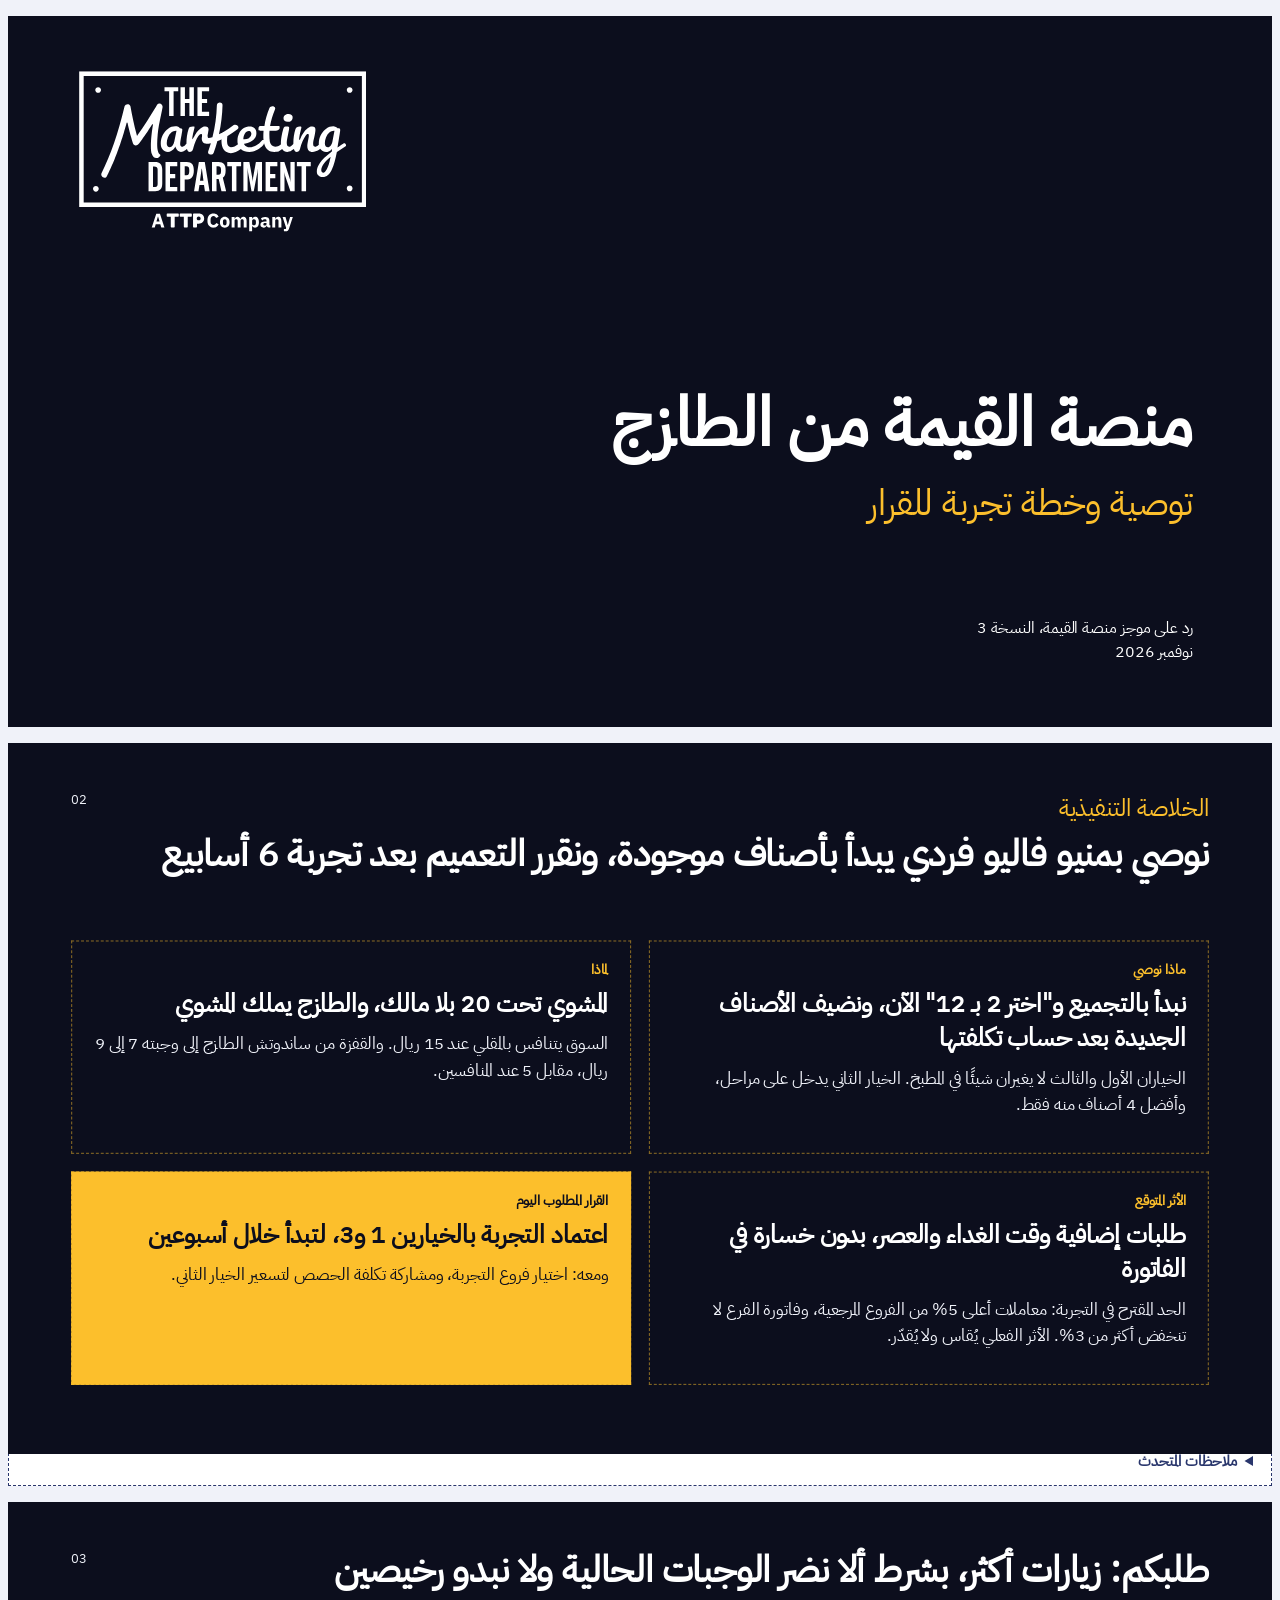
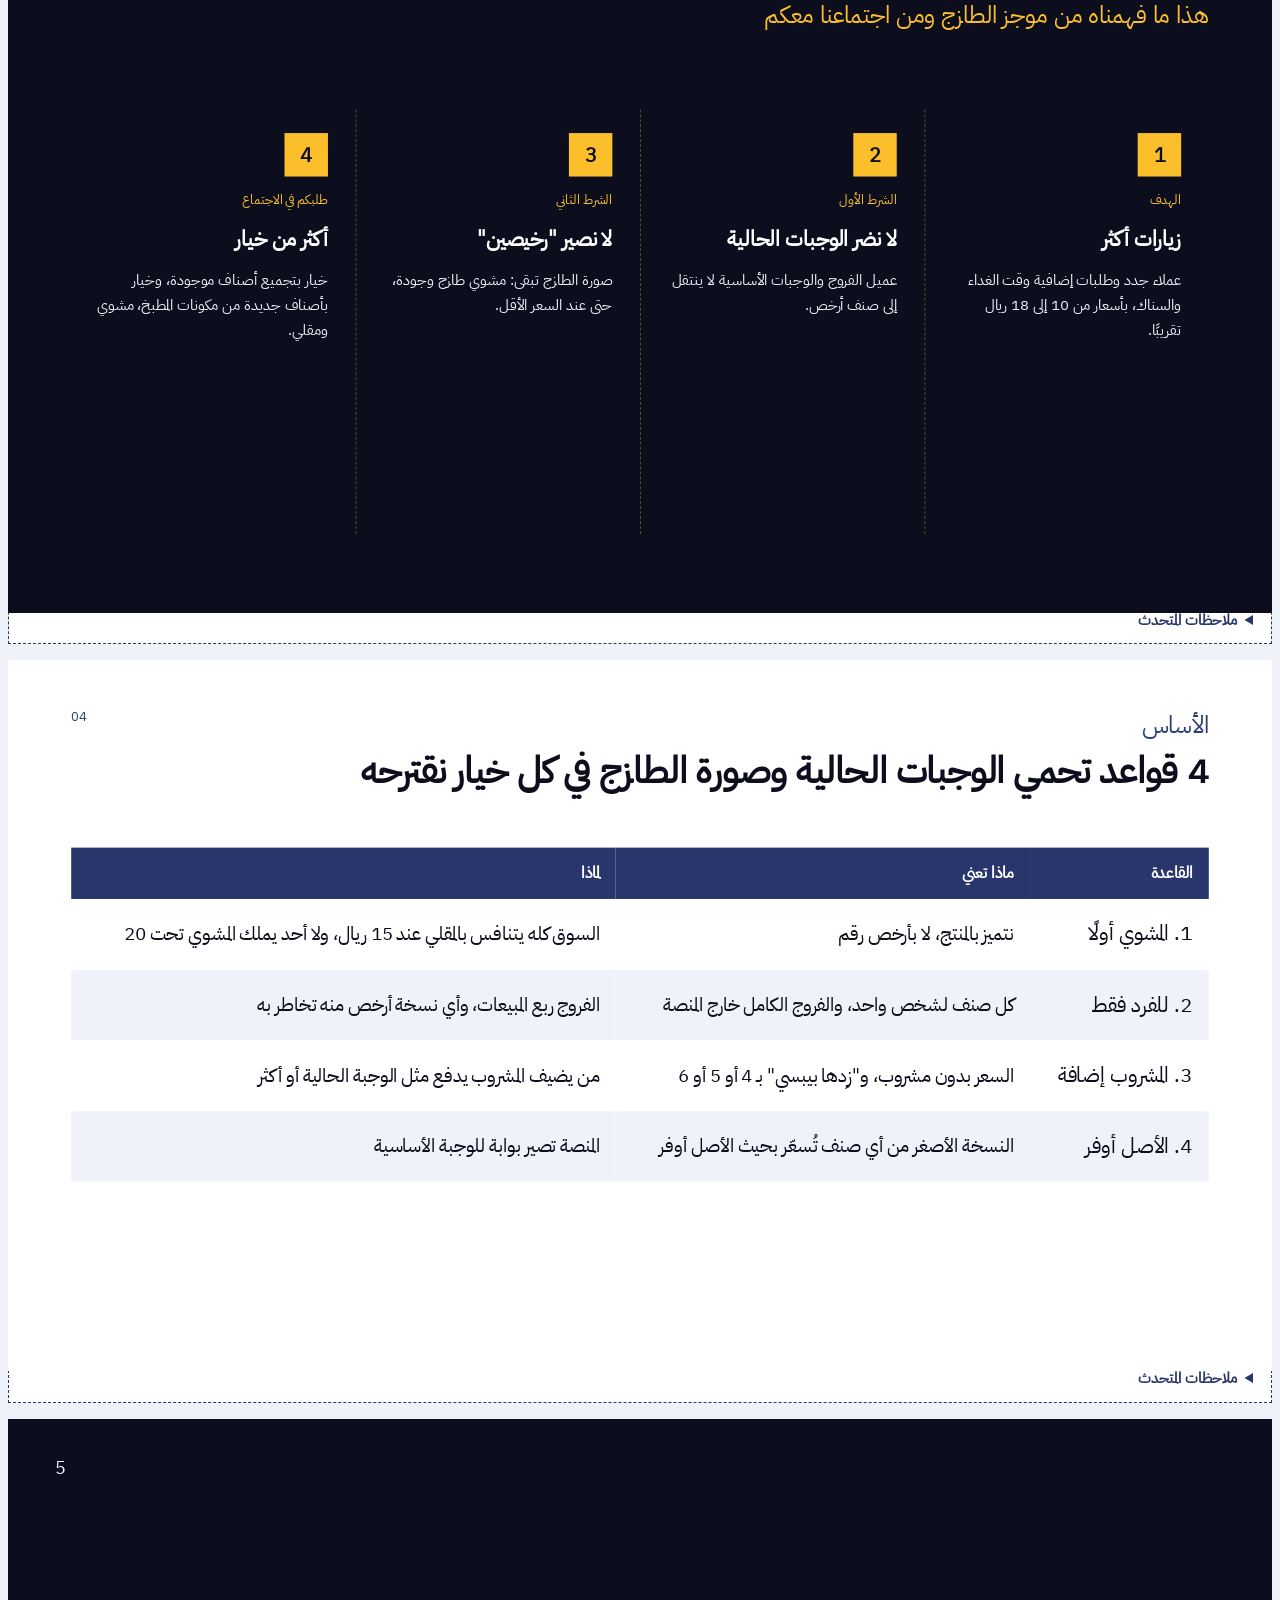
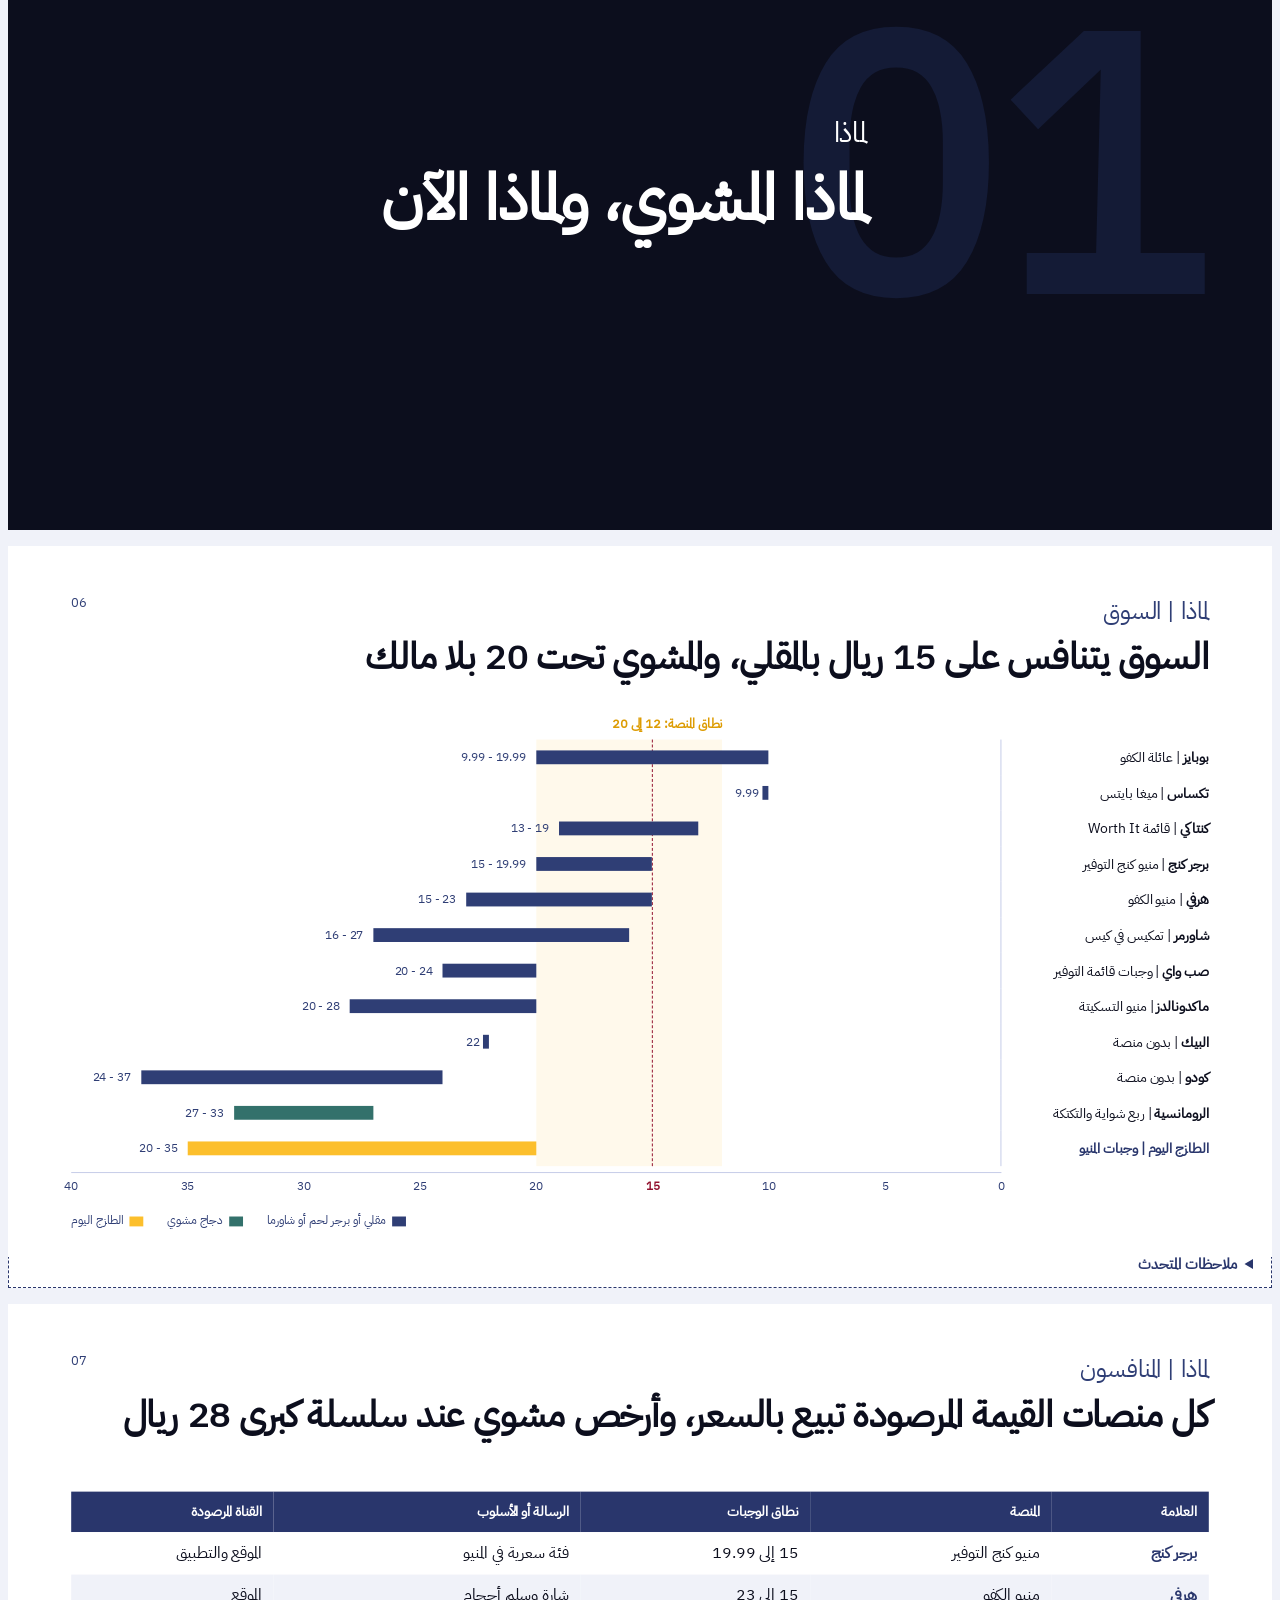
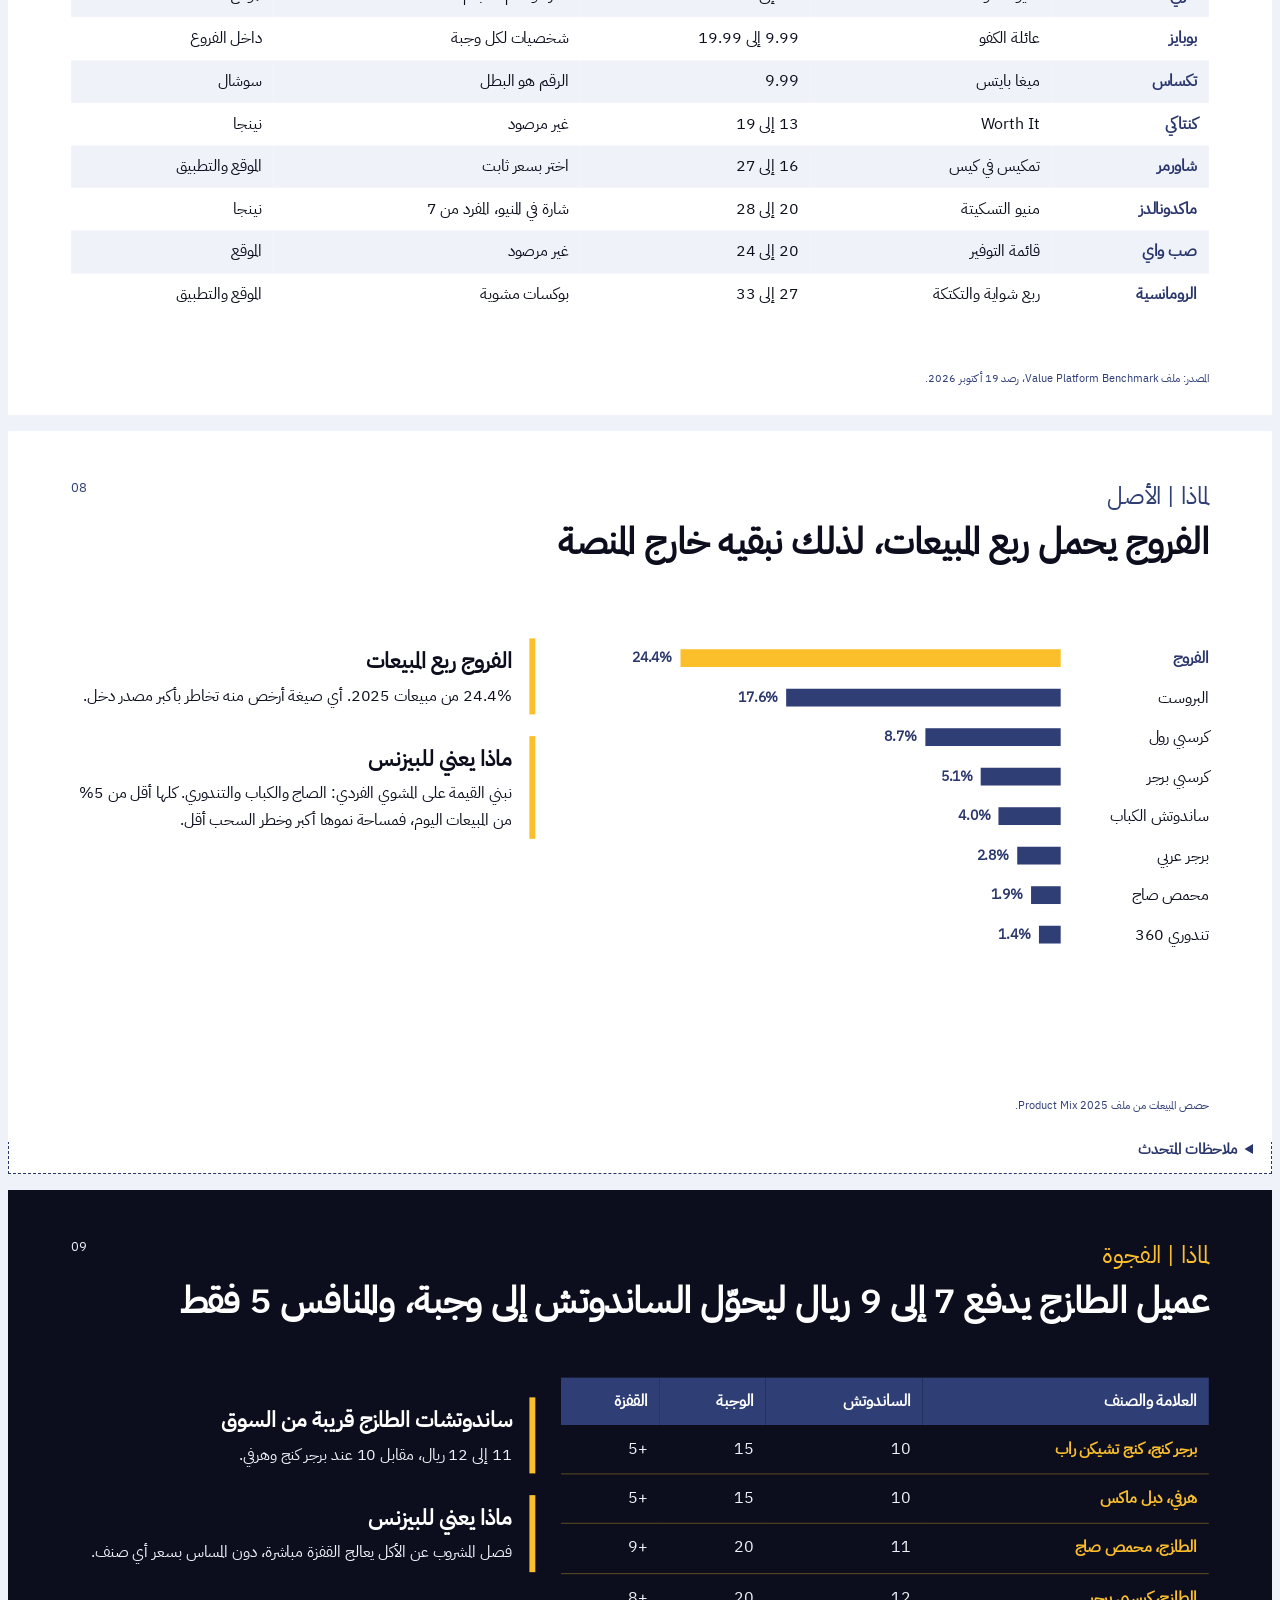
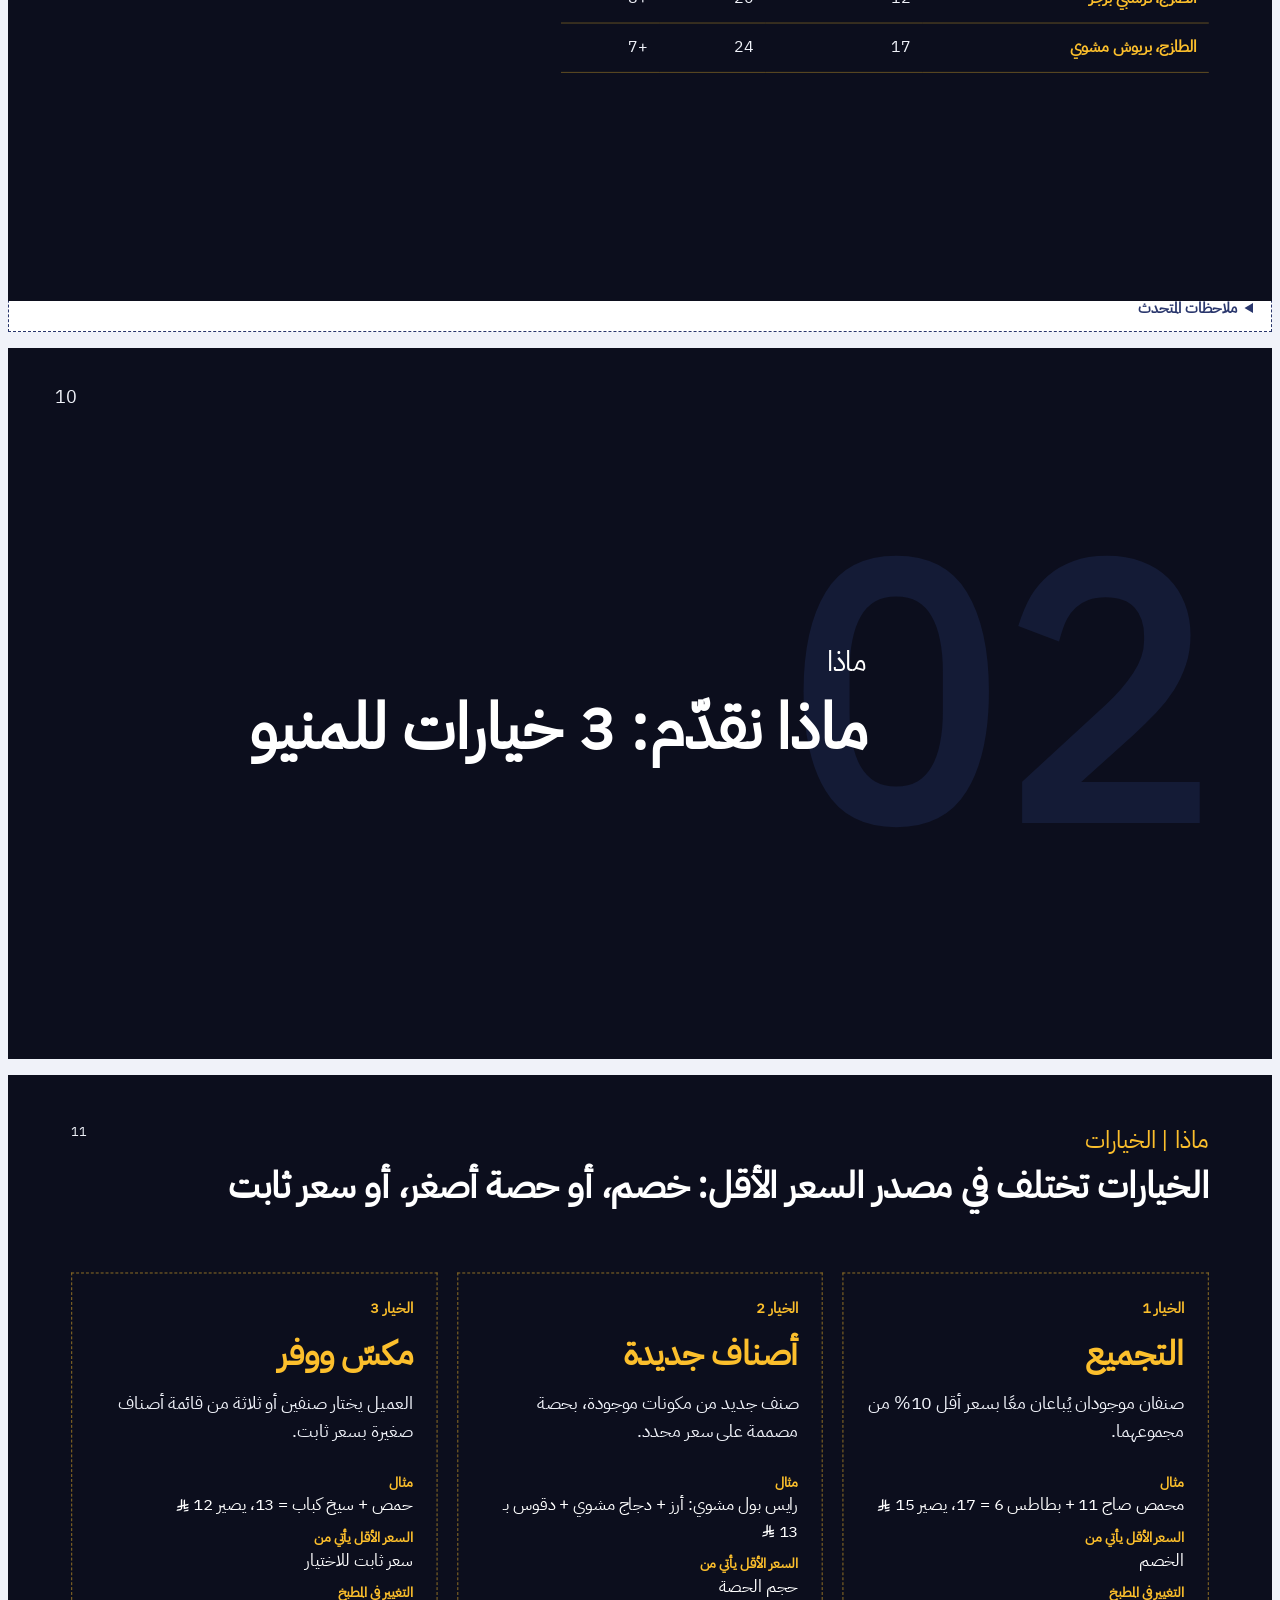
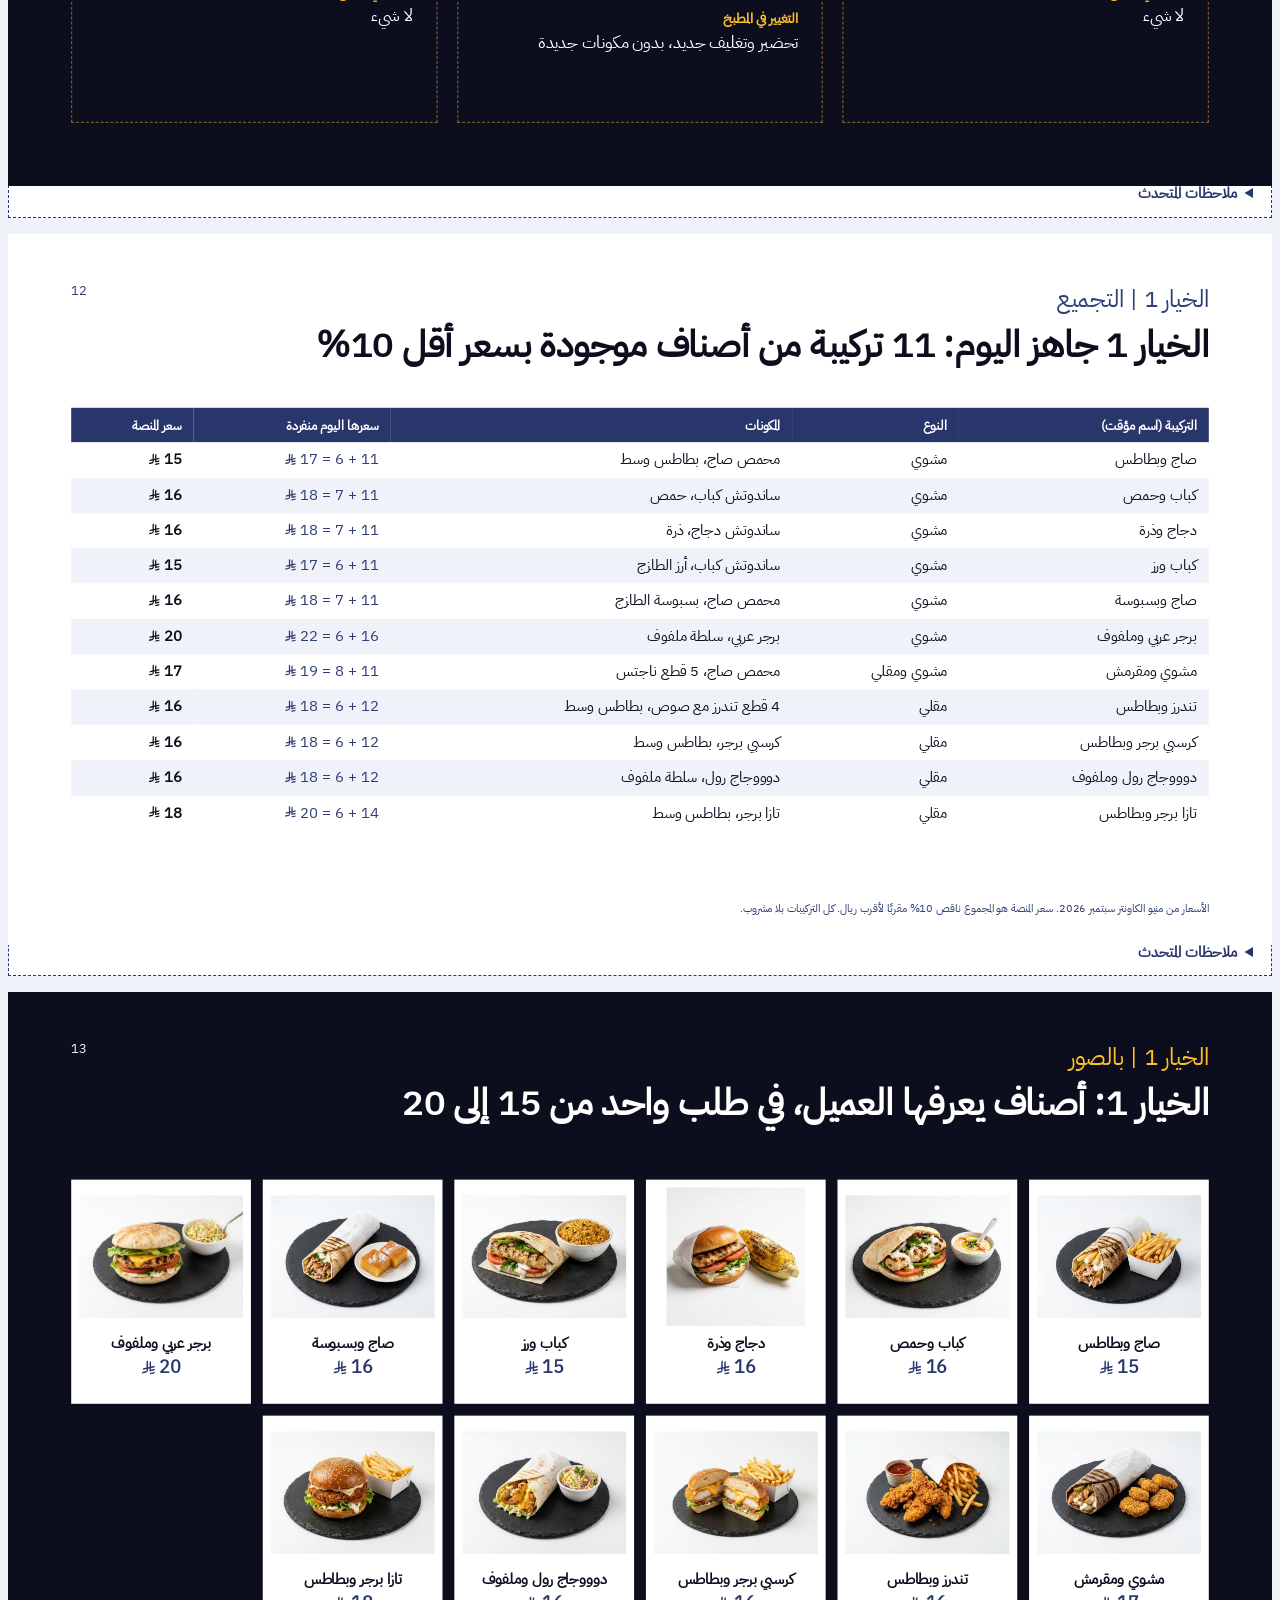
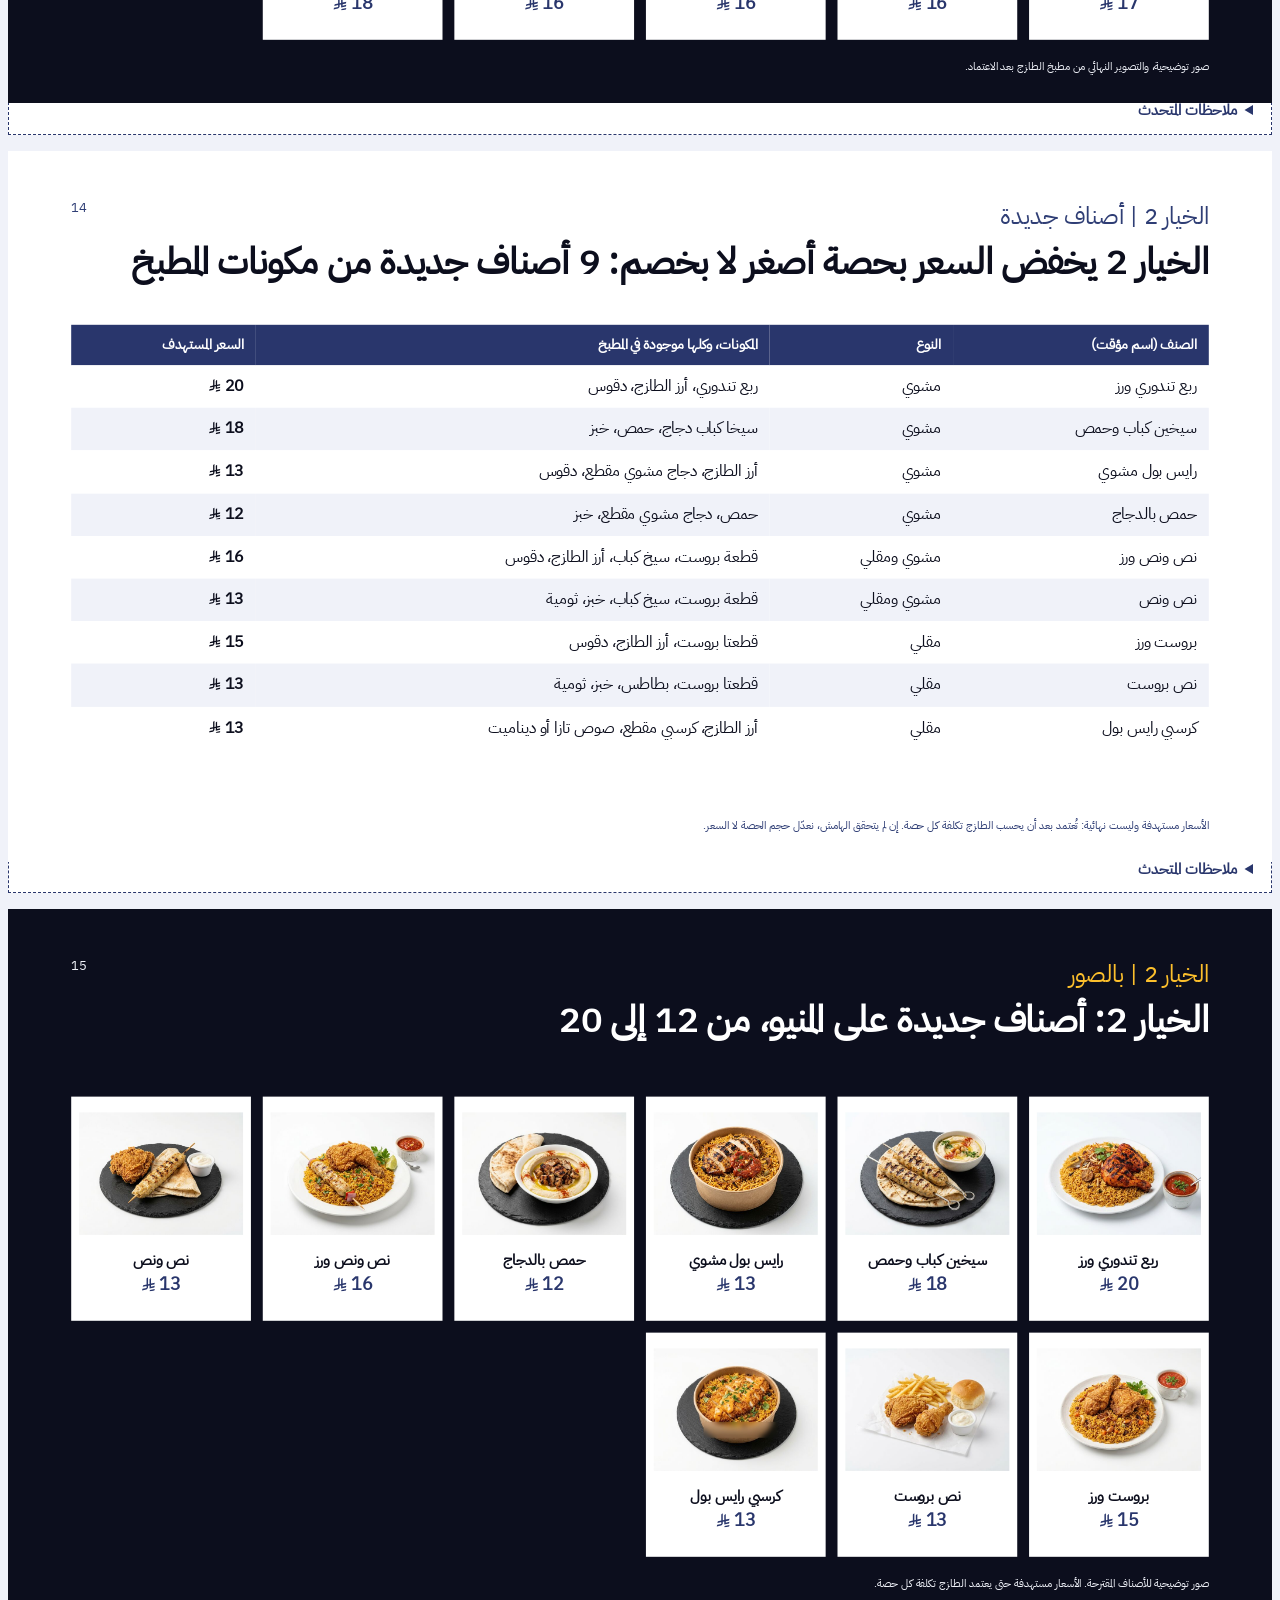
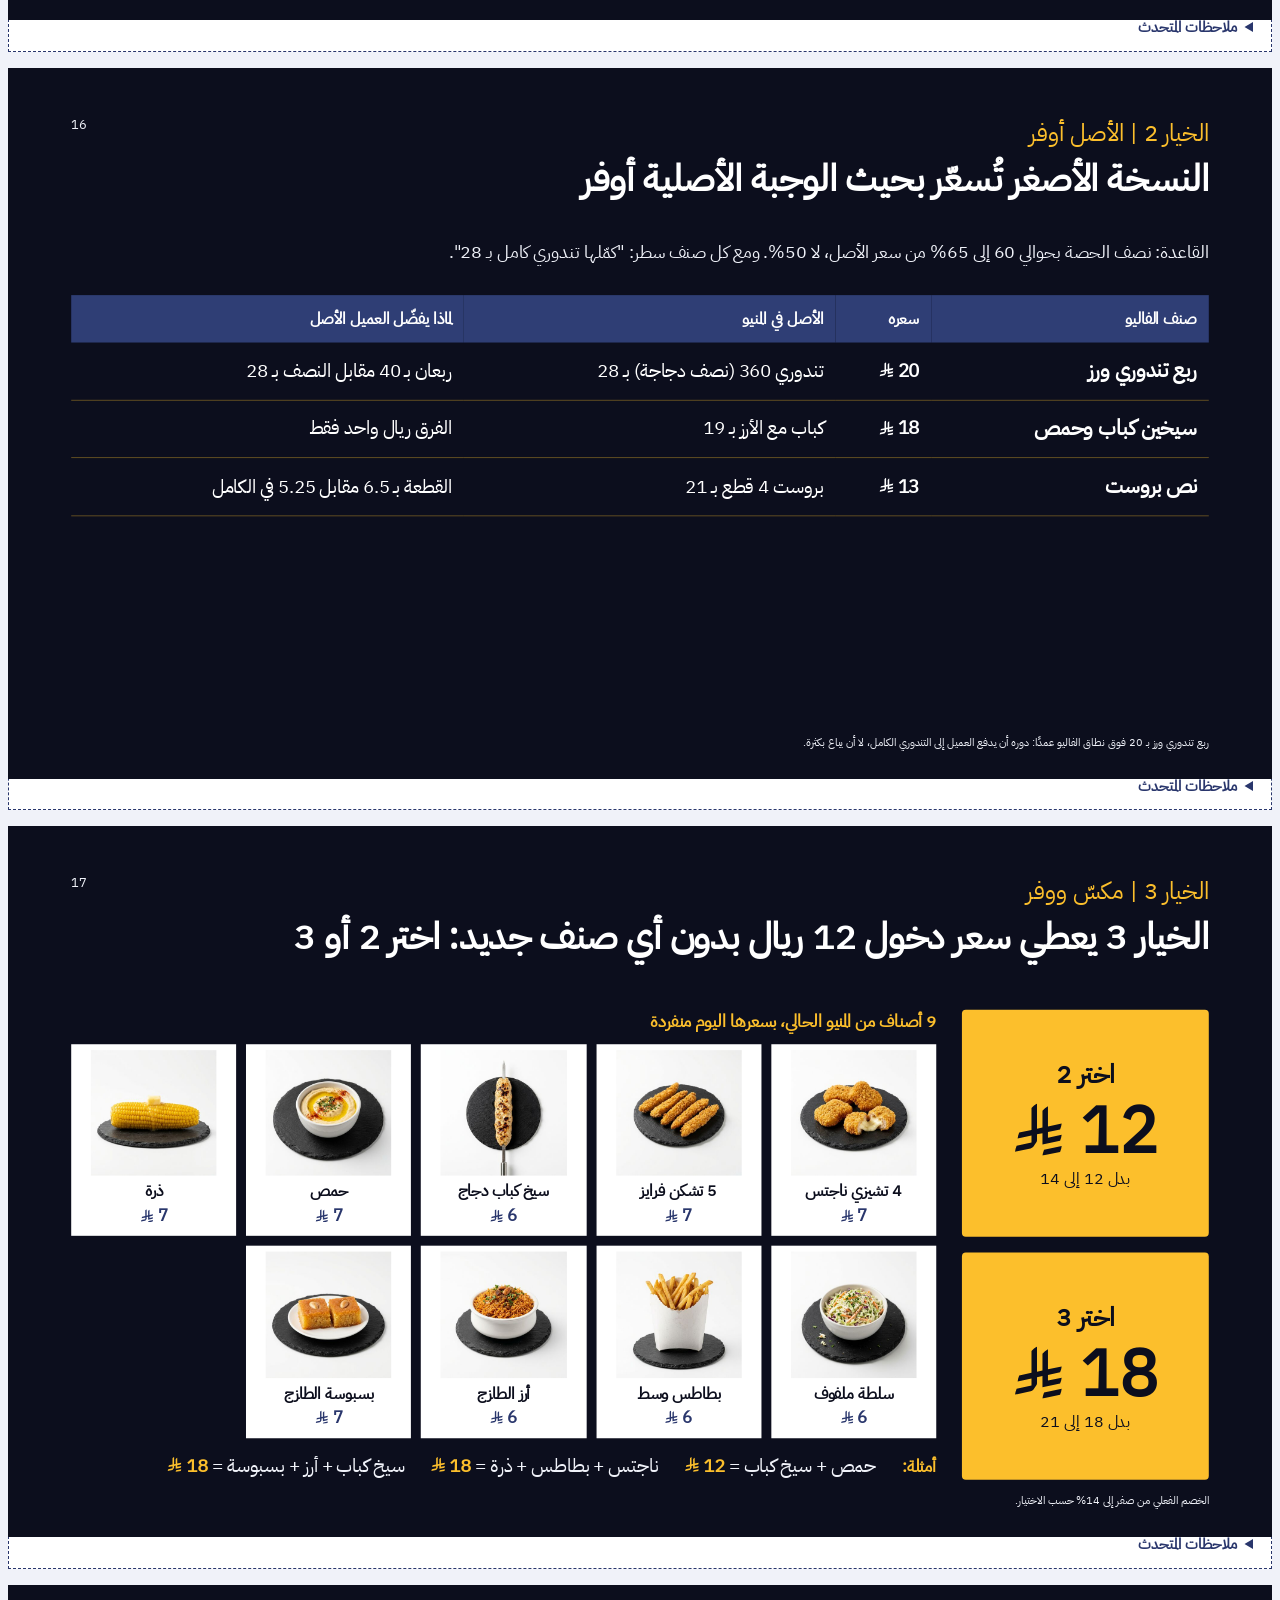
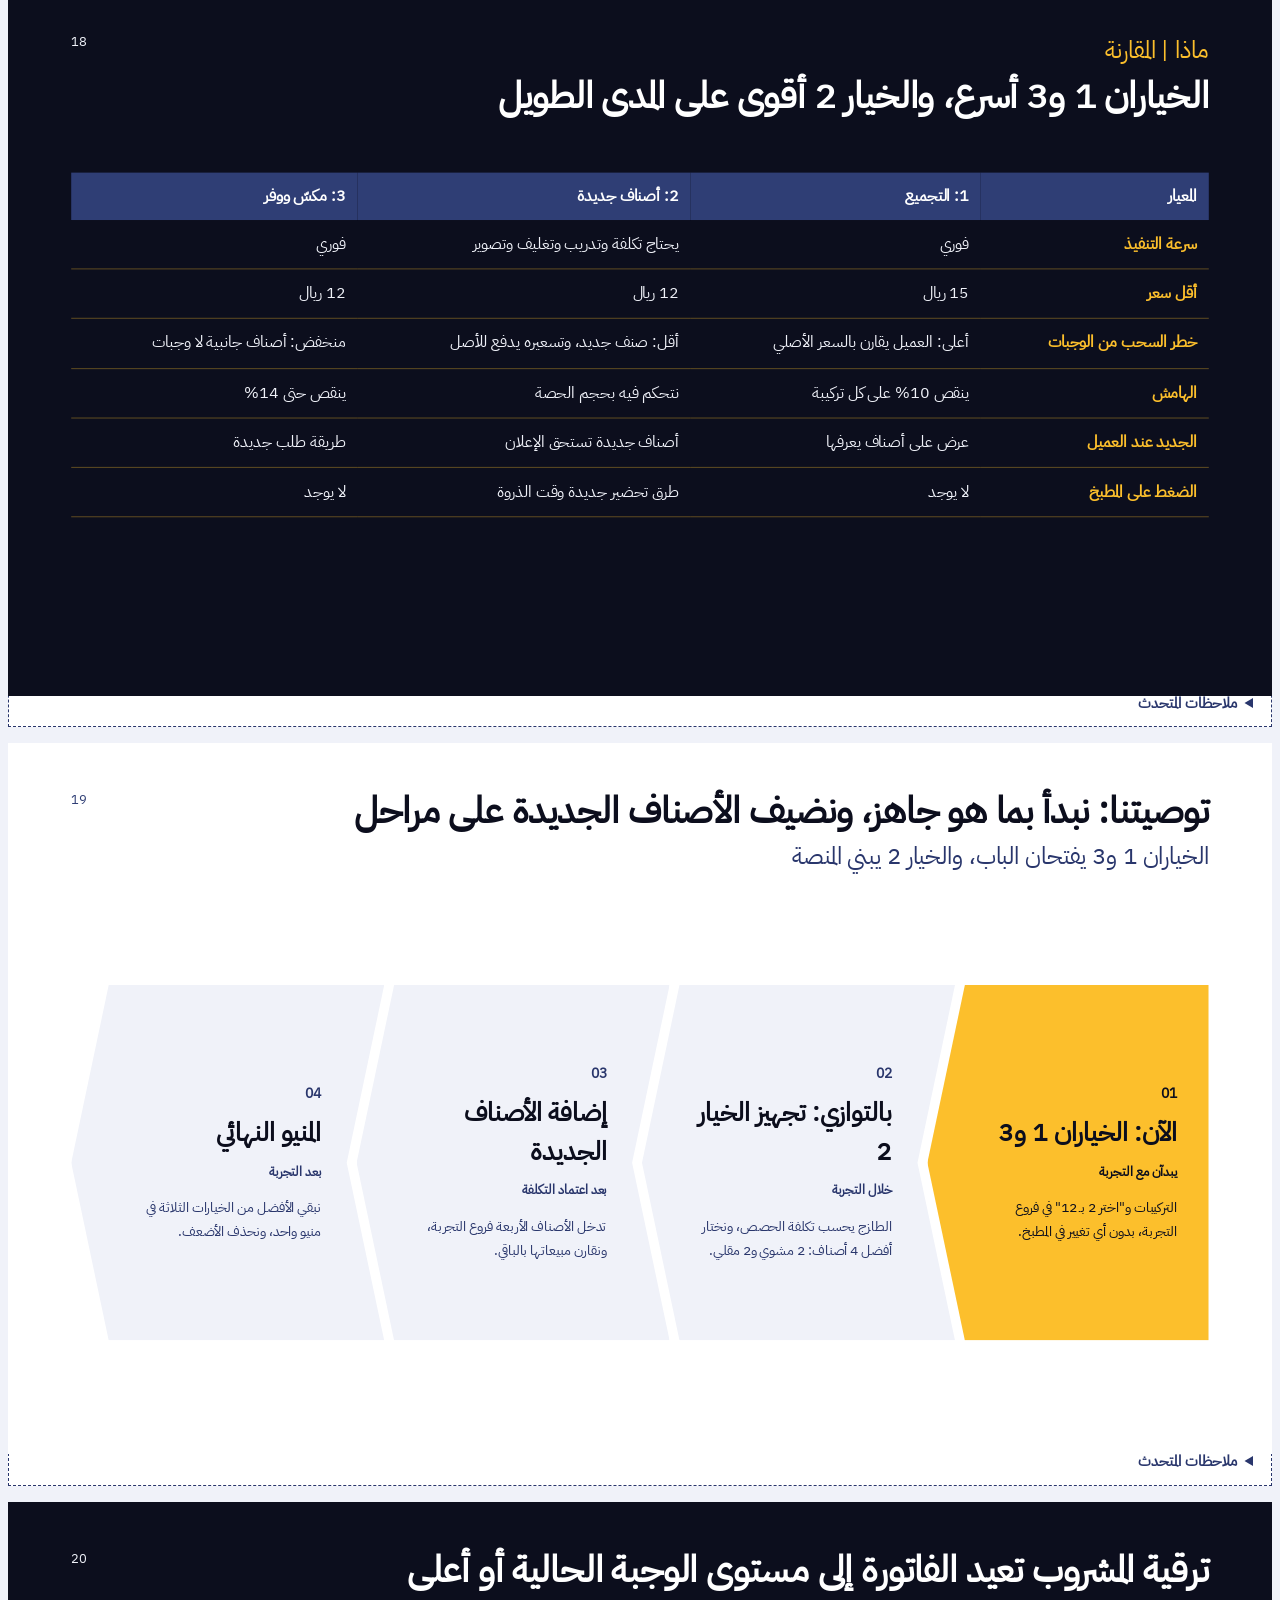
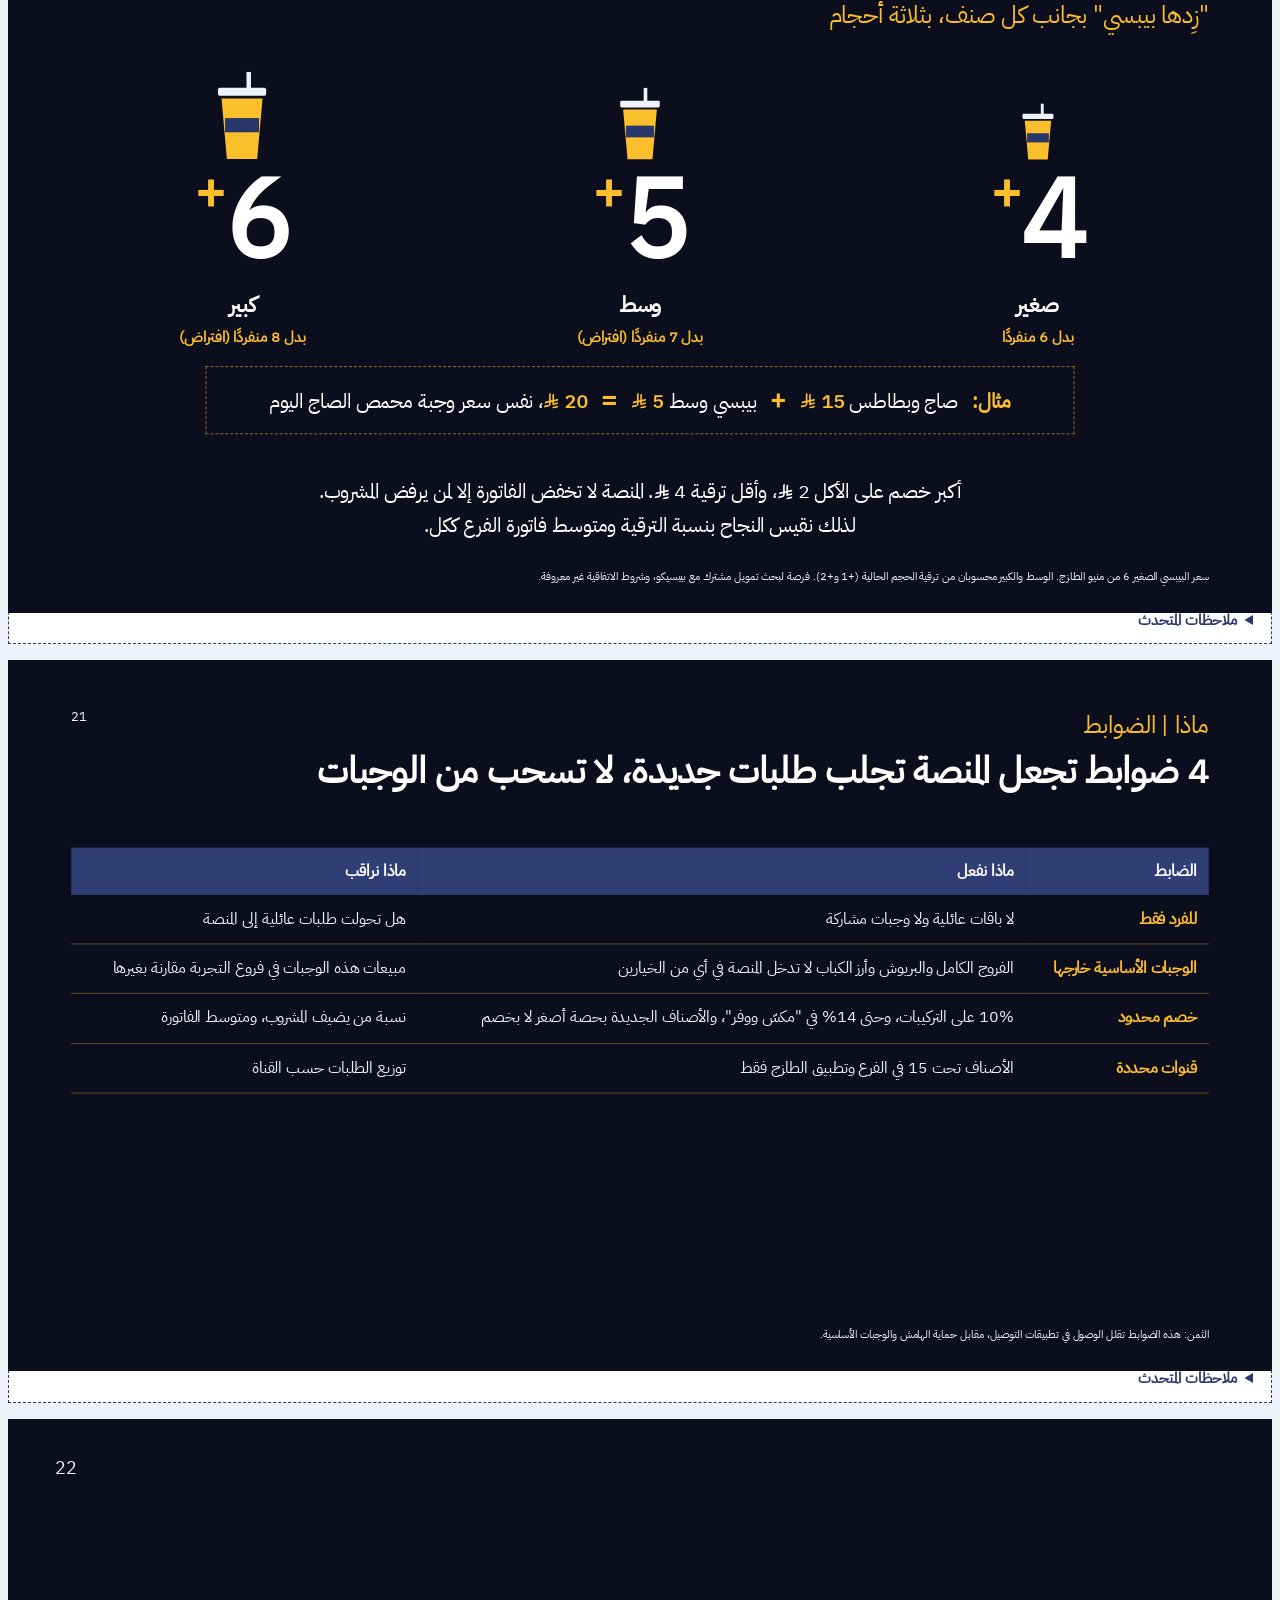
==== commit 87bff6af: "Al Tazaj deck v20: competitors into main flow, defense slides to appendix, rename ladder and option " ====
--- a/altazaj-value-platform/index.html
+++ b/altazaj-value-platform/index.html
@@ -497,7 +497,7 @@
         <tr><td class="k">1. المشوي أولًا</td><td>نتميز بالمنتج، لا بأرخص رقم</td><td>السوق كله يتنافس بالمقلي عند 15 ريال، ولا أحد يملك المشوي تحت 20</td></tr>
         <tr><td class="k">2. للفرد فقط</td><td>كل صنف لشخص واحد، والفروج الكامل خارج المنصة</td><td>الفروج ربع المبيعات، وأي نسخة أرخص منه تخاطر به</td></tr>
         <tr><td class="k">3. المشروب إضافة</td><td>السعر بدون مشروب، و"زِدها بيبسي" بـ 4 أو 5 أو 6</td><td>من يضيف المشروب يدفع مثل الوجبة الحالية أو أكثر</td></tr>
-        <tr><td class="k">4. سلّم الأسعار</td><td>النسخة الأصغر من أي صنف تُسعّر بحيث الأصل أوفر</td><td>المنصة تصير بوابة للوجبة الأساسية</td></tr>
+        <tr><td class="k">4. الأصل أوفر</td><td>النسخة الأصغر من أي صنف تُسعّر بحيث الأصل أوفر</td><td>المنصة تصير بوابة للوجبة الأساسية</td></tr>
       </tbody>
     </table>
   </div>
@@ -546,9 +546,35 @@
 </section></div>
 <details class="notes"><summary>ملاحظات المتحدث</summary><p>المصدر: رصد 19 أكتوبر 2026، بالريال شاملة الضريبة. كنتاكي وماكدونالدز والبيك وكودو بأسعار تطبيقات التوصيل، وماكدونالدز محدّث من نينجا (الرياض) في نوفمبر 2026. أرخص مشوي عند سلسلة كبرى: الرومانسية 28 شامل أرز وجانبين وبيبسي صغير.</p><p>النزول تحت 15 يضعنا في سباق مع علامات أكبر في المقلي. التميز المتاح في المنتج لا في الرقم. إن سُئلت عن المطاعم المحلية: محل محلي يبيع ربعًا مع أرز بـ 16 بلا مشروب، لكنه ليس سلسلة.</p></details></div>
 
+<!-- 23 A1 COMPETITORS -->
+<div class="unit-wrap"><div class="slide-wrap"><section class="slide light tb rtl">
+  <div class="page-num">07</div>
+  <div class="header">
+    <div class="crumb">لماذا | المنافسون</div>
+    <div class="title">كل منصات القيمة المرصودة تبيع بالسعر، وأرخص مشوي عند سلسلة كبرى 28 ريال</div>
+  </div>
+  <div class="body">
+    <table class="tmd sm">
+      <thead><tr><th>العلامة</th><th>المنصة</th><th>نطاق الوجبات</th><th>الرسالة أو الأسلوب</th><th>القناة المرصودة</th></tr></thead>
+      <tbody>
+        <tr><td class="tier">برجر كنج</td><td>منيو كنج التوفير</td><td>15 إلى 19.99</td><td>فئة سعرية في المنيو</td><td>الموقع والتطبيق</td></tr>
+        <tr><td class="tier">هرفي</td><td>منيو الكفو</td><td>15 إلى 23</td><td>شارة وسلم أحجام</td><td>الموقع</td></tr>
+        <tr><td class="tier">بوبايز</td><td>عائلة الكفو</td><td>9.99 إلى 19.99</td><td>شخصيات لكل وجبة</td><td>داخل الفروع</td></tr>
+        <tr><td class="tier">تكساس</td><td>ميغا بايتس</td><td>9.99</td><td>الرقم هو البطل</td><td>سوشال</td></tr>
+        <tr><td class="tier">كنتاكي</td><td>Worth It</td><td>13 إلى 19</td><td>غير مرصود</td><td>نينجا</td></tr>
+        <tr><td class="tier">شاورمر</td><td>تمكيس في كيس</td><td>16 إلى 27</td><td>اختر بسعر ثابت</td><td>الموقع والتطبيق</td></tr>
+        <tr><td class="tier">ماكدونالدز</td><td>منيو التسكيتة</td><td>20 إلى 28</td><td>شارة في المنيو، المفرد من 7</td><td>نينجا</td></tr>
+        <tr><td class="tier">صب واي</td><td>قائمة التوفير</td><td>20 إلى 24</td><td>غير مرصود</td><td>الموقع</td></tr>
+        <tr><td class="tier">الرومانسية</td><td>ربع شواية والتكتكة</td><td>27 إلى 33</td><td>بوكسات مشوية</td><td>الموقع والتطبيق</td></tr>
+      </tbody>
+    </table>
+  </div>
+  <div class="footnote">المصدر: ملف Value Platform Benchmark، رصد 19 أكتوبر 2026.</div>
+</section></div></div>
+
 <!-- 5 ASSET -->
 <div class="unit-wrap"><div class="slide-wrap"><section class="slide light rtl">
-  <div class="page-num">07</div>
+  <div class="page-num">08</div>
   <div class="header">
     <div class="crumb">لماذا | الأصل</div>
     <div class="title">الفروج يحمل ربع المبيعات، لذلك نبقيه خارج المنصة</div>
@@ -573,7 +599,7 @@
 
 <!-- 6 MEAL STEP -->
 <div class="unit-wrap"><div class="slide-wrap"><section class="slide dark tb rtl">
-  <div class="page-num">08</div>
+  <div class="page-num">09</div>
   <div class="header">
     <div class="crumb">لماذا | الفجوة</div>
     <div class="title">عميل الطازج يدفع 7 إلى 9 ريال ليحوّل الساندوتش إلى وجبة، والمنافس 5 فقط</div>
@@ -599,13 +625,13 @@
 
 <!-- 9 SECTION B -->
 <div class="unit-wrap"><div class="slide-wrap"><section class="slide dark sd">
-  <div class="page-num">9</div><div class="bignum">02</div>
+  <div class="page-num">10</div><div class="bignum">02</div>
   <div class="content"><p class="kicker">ماذا</p><h2 class="name">ماذا نقدّم: 3 خيارات للمنيو</h2></div>
 </section></div></div>
 
 <!-- OPTIONS -->
 <div class="unit-wrap"><div class="slide-wrap"><section class="slide dark rtl">
-  <div class="page-num">10</div>
+  <div class="page-num">11</div>
   <div class="header">
     <div class="crumb">ماذا | الخيارات</div>
     <div class="title">الخيارات تختلف في مصدر السعر الأقل: خصم، أو حصة أصغر، أو سعر ثابت</div>
@@ -613,14 +639,14 @@
   <div class="opts big3">
     <div class="opt"><span class="tag">الخيار 1</span><h4>التجميع</h4><p>صنفان موجودان يُباعان معًا بسعر أقل 10% من مجموعهما.</p><dl><dt>مثال</dt><dd>محمص صاج 11 + بطاطس 6 = 17، يصير 15 <svg class="sar" viewBox="0 0 1124.14 1256.39" aria-label="ريال"><path d="M699.62,1113.02h0c-20.06,44.48-33.32,92.75-38.4,143.37l424.51-90.24c20.06-44.47,33.31-92.75,38.4-143.37l-424.51,90.24Z"></path><path d="M1085.73,895.8c20.06-44.47,33.32-92.75,38.4-143.37l-330.68,70.33v-135.2l292.27-62.11c20.06-44.47,33.32-92.75,38.4-143.37l-330.68,70.27V66.13c-50.67,28.45-95.67,66.32-132.25,110.99v403.35l-132.25,28.11V0c-50.67,28.44-95.67,66.32-132.25,110.99v525.69l-295.91,62.88c-20.06,44.47-33.33,92.75-38.42,143.37l334.33-71.05v170.26l-358.3,76.14c-20.06,44.47-33.32,92.75-38.4,143.37l375.04-79.7c30.53-6.35,56.77-24.4,73.83-49.24l68.78-101.97v-.02c7.14-10.55,11.3-23.27,11.3-36.97v-149.98l132.25-28.11v270.4l424.53-90.28Z"></path></svg></dd><dt>السعر الأقل يأتي من</dt><dd>الخصم</dd><dt>التغيير في المطبخ</dt><dd>لا شيء</dd></dl></div>
     <div class="opt"><span class="tag">الخيار 2</span><h4>أصناف جديدة</h4><p>صنف جديد من مكونات موجودة، بحصة مصممة على سعر محدد.</p><dl><dt>مثال</dt><dd>رايس بول مشوي: أرز + دجاج مشوي + دقوس بـ 13 <svg class="sar" viewBox="0 0 1124.14 1256.39" aria-label="ريال"><path d="M699.62,1113.02h0c-20.06,44.48-33.32,92.75-38.4,143.37l424.51-90.24c20.06-44.47,33.31-92.75,38.4-143.37l-424.51,90.24Z"></path><path d="M1085.73,895.8c20.06-44.47,33.32-92.75,38.4-143.37l-330.68,70.33v-135.2l292.27-62.11c20.06-44.47,33.32-92.75,38.4-143.37l-330.68,70.27V66.13c-50.67,28.45-95.67,66.32-132.25,110.99v403.35l-132.25,28.11V0c-50.67,28.44-95.67,66.32-132.25,110.99v525.69l-295.91,62.88c-20.06,44.47-33.33,92.75-38.42,143.37l334.33-71.05v170.26l-358.3,76.14c-20.06,44.47-33.32,92.75-38.4,143.37l375.04-79.7c30.53-6.35,56.77-24.4,73.83-49.24l68.78-101.97v-.02c7.14-10.55,11.3-23.27,11.3-36.97v-149.98l132.25-28.11v270.4l424.53-90.28Z"></path></svg></dd><dt>السعر الأقل يأتي من</dt><dd>حجم الحصة</dd><dt>التغيير في المطبخ</dt><dd>تحضير وتغليف جديد، بدون مكونات جديدة</dd></dl></div>
-    <div class="opt"><span class="tag">الخيار 3</span><h4>اختر وركّب</h4><p>العميل يختار صنفين أو ثلاثة من قائمة أصناف صغيرة بسعر ثابت.</p><dl><dt>مثال</dt><dd>حمص + سيخ كباب = 13، يصير 12 <svg class="sar" viewBox="0 0 1124.14 1256.39" aria-label="ريال"><path d="M699.62,1113.02h0c-20.06,44.48-33.32,92.75-38.4,143.37l424.51-90.24c20.06-44.47,33.31-92.75,38.4-143.37l-424.51,90.24Z"></path><path d="M1085.73,895.8c20.06-44.47,33.32-92.75,38.4-143.37l-330.68,70.33v-135.2l292.27-62.11c20.06-44.47,33.32-92.75,38.4-143.37l-330.68,70.27V66.13c-50.67,28.45-95.67,66.32-132.25,110.99v403.35l-132.25,28.11V0c-50.67,28.44-95.67,66.32-132.25,110.99v525.69l-295.91,62.88c-20.06,44.47-33.33,92.75-38.42,143.37l334.33-71.05v170.26l-358.3,76.14c-20.06,44.47-33.32,92.75-38.4,143.37l375.04-79.7c30.53-6.35,56.77-24.4,73.83-49.24l68.78-101.97v-.02c7.14-10.55,11.3-23.27,11.3-36.97v-149.98l132.25-28.11v270.4l424.53-90.28Z"></path></svg></dd><dt>السعر الأقل يأتي من</dt><dd>سعر ثابت للاختيار</dd><dt>التغيير في المطبخ</dt><dd>لا شيء</dd></dl></div>
+    <div class="opt"><span class="tag">الخيار 3</span><h4>مكسّ ووفر</h4><p>العميل يختار صنفين أو ثلاثة من قائمة أصناف صغيرة بسعر ثابت.</p><dl><dt>مثال</dt><dd>حمص + سيخ كباب = 13، يصير 12 <svg class="sar" viewBox="0 0 1124.14 1256.39" aria-label="ريال"><path d="M699.62,1113.02h0c-20.06,44.48-33.32,92.75-38.4,143.37l424.51-90.24c20.06-44.47,33.31-92.75,38.4-143.37l-424.51,90.24Z"></path><path d="M1085.73,895.8c20.06-44.47,33.32-92.75,38.4-143.37l-330.68,70.33v-135.2l292.27-62.11c20.06-44.47,33.32-92.75,38.4-143.37l-330.68,70.27V66.13c-50.67,28.45-95.67,66.32-132.25,110.99v403.35l-132.25,28.11V0c-50.67,28.44-95.67,66.32-132.25,110.99v525.69l-295.91,62.88c-20.06,44.47-33.33,92.75-38.42,143.37l334.33-71.05v170.26l-358.3,76.14c-20.06,44.47-33.32,92.75-38.4,143.37l375.04-79.7c30.53-6.35,56.77-24.4,73.83-49.24l68.78-101.97v-.02c7.14-10.55,11.3-23.27,11.3-36.97v-149.98l132.25-28.11v270.4l424.53-90.28Z"></path></svg></dd><dt>السعر الأقل يأتي من</dt><dd>سعر ثابت للاختيار</dd><dt>التغيير في المطبخ</dt><dd>لا شيء</dd></dl></div>
   </div>
 </section></div>
 <details class="notes"><summary>ملاحظات المتحدث</summary><p>الخيار 1 يخصم من سعر موجود. الخيار 2 يبني صنفًا على السعر. الخيار 3 يترك التركيب للعميل.</p></details></div>
 
 <!-- OPT1 TABLE -->
 <div class="unit-wrap"><div class="slide-wrap"><section class="slide light tb rtl">
-  <div class="page-num">11</div>
+  <div class="page-num">12</div>
   <div class="header">
     <div class="crumb">الخيار 1 | التجميع</div>
     <div class="title">الخيار 1 جاهز اليوم: 11 تركيبة من أصناف موجودة بسعر أقل 10%</div>
@@ -649,7 +675,7 @@
 
 <!-- OPT1 PHOTOS -->
 <div class="unit-wrap"><div class="slide-wrap"><section class="slide dark rtl">
-  <div class="page-num">12</div>
+  <div class="page-num">13</div>
   <div class="header">
     <div class="crumb">الخيار 1 | بالصور</div>
     <div class="title">الخيار 1: أصناف يعرفها العميل، في طلب واحد من 15 إلى 20</div>
@@ -663,7 +689,7 @@
 
 <!-- OPT2 TABLE -->
 <div class="unit-wrap"><div class="slide-wrap"><section class="slide light tb rtl">
-  <div class="page-num">13</div>
+  <div class="page-num">14</div>
   <div class="header">
     <div class="crumb">الخيار 2 | أصناف جديدة</div>
     <div class="title">الخيار 2 يخفض السعر بحصة أصغر لا بخصم: 9 أصناف جديدة من مكونات المطبخ</div>
@@ -690,7 +716,7 @@
 
 <!-- OPT2 PHOTOS -->
 <div class="unit-wrap"><div class="slide-wrap"><section class="slide dark rtl">
-  <div class="page-num">14</div>
+  <div class="page-num">15</div>
   <div class="header">
     <div class="crumb">الخيار 2 | بالصور</div>
     <div class="title">الخيار 2: أصناف جديدة على المنيو، من 12 إلى 20</div>
@@ -704,9 +730,9 @@
 
 <!-- LADDER -->
 <div class="unit-wrap"><div class="slide-wrap"><section class="slide dark tb rtl">
-  <div class="page-num">15</div>
-  <div class="header">
-    <div class="crumb">الخيار 2 | سلّم الأسعار</div>
+  <div class="page-num">16</div>
+  <div class="header">
+    <div class="crumb">الخيار 2 | الأصل أوفر</div>
     <div class="title">النسخة الأصغر تُسعّر بحيث الوجبة الأصلية أوفر</div>
   </div>
   <div class="lede-top">القاعدة: نصف الحصة بحوالي 60 إلى 65% من سعر الأصل، لا 50%. ومع كل صنف سطر: "كمّلها تندوري كامل بـ 28".</div>
@@ -726,9 +752,9 @@
 
 <!-- OPT3 -->
 <div class="unit-wrap"><div class="slide-wrap"><section class="slide dark rtl">
-  <div class="page-num">16</div>
-  <div class="header">
-    <div class="crumb">الخيار 3 | اختر وركّب</div>
+  <div class="page-num">17</div>
+  <div class="header">
+    <div class="crumb">الخيار 3 | مكسّ ووفر</div>
     <div class="title">الخيار 3 يعطي سعر دخول 12 ريال بدون أي صنف جديد: اختر 2 أو 3</div>
   </div>
   <div class="pick3">
@@ -748,18 +774,18 @@
 
 <!-- COMPARE -->
 <div class="unit-wrap"><div class="slide-wrap"><section class="slide dark tb rtl">
-  <div class="page-num">17</div>
+  <div class="page-num">18</div>
   <div class="header">
     <div class="crumb">ماذا | المقارنة</div>
     <div class="title">الخياران 1 و3 أسرع، والخيار 2 أقوى على المدى الطويل</div>
   </div>
   <div class="body">
     <table class="tmd">
-      <thead><tr><th>المعيار</th><th>1: التجميع</th><th>2: أصناف جديدة</th><th>3: اختر وركّب</th></tr></thead>
+      <thead><tr><th>المعيار</th><th>1: التجميع</th><th>2: أصناف جديدة</th><th>3: مكسّ ووفر</th></tr></thead>
       <tbody>
         <tr><td class="k">سرعة التنفيذ</td><td>فوري</td><td>يحتاج تكلفة وتدريب وتغليف وتصوير</td><td>فوري</td></tr>
         <tr><td class="k">أقل سعر</td><td>15 ريال</td><td>12 ريال</td><td>12 ريال</td></tr>
-        <tr><td class="k">خطر السحب من الوجبات</td><td>أعلى: العميل يقارن بالسعر الأصلي</td><td>أقل: صنف جديد، والسلّم يدفع للأصل</td><td>منخفض: أصناف جانبية لا وجبات</td></tr>
+        <tr><td class="k">خطر السحب من الوجبات</td><td>أعلى: العميل يقارن بالسعر الأصلي</td><td>أقل: صنف جديد، وتسعيره يدفع للأصل</td><td>منخفض: أصناف جانبية لا وجبات</td></tr>
         <tr><td class="k">الهامش</td><td>ينقص 10% على كل تركيبة</td><td>نتحكم فيه بحجم الحصة</td><td>ينقص حتى 14%</td></tr>
         <tr><td class="k">الجديد عند العميل</td><td>عرض على أصناف يعرفها</td><td>أصناف جديدة تستحق الإعلان</td><td>طريقة طلب جديدة</td></tr>
         <tr><td class="k">الضغط على المطبخ</td><td>لا يوجد</td><td>طرق تحضير جديدة وقت الذروة</td><td>لا يوجد</td></tr>
@@ -771,7 +797,7 @@
 
 <!-- RECO -->
 <div class="unit-wrap"><div class="slide-wrap"><section class="slide light pc-flow rtl">
-  <div class="page-num">18</div>
+  <div class="page-num">19</div>
   <div class="header">
     <div class="title">توصيتنا: نبدأ بما هو جاهز، ونضيف الأصناف الجديدة على مراحل</div>
     <div class="subtitle">الخياران 1 و3 يفتحان الباب، والخيار 2 يبني المنصة</div>
@@ -789,7 +815,7 @@
 
 <!-- 11 DRINK -->
 <div class="unit-wrap"><div class="slide-wrap"><section class="slide dark st rtl">
-  <div class="page-num">19</div>
+  <div class="page-num">20</div>
   <div class="header">
     <div class="title">ترقية المشروب تعيد الفاتورة إلى مستوى الوجبة الحالية أو أعلى</div>
     <div class="subtitle">"زِدها بيبسي" بجانب كل صنف، بثلاثة أحجام</div>
@@ -806,7 +832,7 @@
 
 <!-- 12 GUARDRAILS -->
 <div class="unit-wrap"><div class="slide-wrap"><section class="slide dark tb rtl">
-  <div class="page-num">20</div>
+  <div class="page-num">21</div>
   <div class="header">
     <div class="crumb">ماذا | الضوابط</div>
     <div class="title">4 ضوابط تجعل المنصة تجلب طلبات جديدة، لا تسحب من الوجبات</div>
@@ -817,7 +843,7 @@
       <tbody>
         <tr><td class="k">للفرد فقط</td><td>لا باقات عائلية ولا وجبات مشاركة</td><td>هل تحولت طلبات عائلية إلى المنصة</td></tr>
         <tr><td class="k">الوجبات الأساسية خارجها</td><td>الفروج الكامل والبريوش وأرز الكباب لا تدخل المنصة في أي من الخيارين</td><td>مبيعات هذه الوجبات في فروع التجربة مقارنة بغيرها</td></tr>
-        <tr><td class="k">خصم محدود</td><td>10% على التركيبات، وحتى 14% في "اختر وركّب"، والأصناف الجديدة بحصة أصغر لا بخصم</td><td>نسبة من يضيف المشروب، ومتوسط الفاتورة</td></tr>
+        <tr><td class="k">خصم محدود</td><td>10% على التركيبات، وحتى 14% في "مكسّ ووفر"، والأصناف الجديدة بحصة أصغر لا بخصم</td><td>نسبة من يضيف المشروب، ومتوسط الفاتورة</td></tr>
         <tr><td class="k">قنوات محددة</td><td>الأصناف تحت 15 في الفرع وتطبيق الطازج فقط</td><td>توزيع الطلبات حسب القناة</td></tr>
       </tbody>
     </table>
@@ -825,61 +851,16 @@
   <div class="footnote">الثمن: هذه الضوابط تقلل الوصول في تطبيقات التوصيل، مقابل حماية الهامش والوجبات الأساسية.</div>
 </section></div>
 <details class="notes"><summary>ملاحظات المتحدث</summary><p>كل ضابط له رقم نراقبه. إذا سُئلت "كيف نعرف أنه نجح؟" أشر إلى العمود الأخير.</p></details></div>
-
-<!-- DEFEND -->
-<div class="unit-wrap"><div class="slide-wrap"><section class="slide light tb rtl">
-  <div class="page-num">21</div>
-  <div class="header">
-    <div class="crumb">ماذا | منطق التوصية</div>
-    <div class="title">كل جزء من التوصية له دليل من بيانات الطازج، وثمن نعرفه مسبقًا</div>
-  </div>
-  <div class="body" style="top:180px">
-    <table class="tmd sm">
-      <thead><tr><th>التوصية</th><th>المنطق</th><th>الدليل</th><th>المفاضلة</th><th>الخطر الذي نقيسه</th></tr></thead>
-      <tbody>
-        <tr><td class="k">نبدأ بالخيارين 1 و3</td><td>لا يحتاجان أي تغيير في المطبخ، فنختبر الطلب بسرعة</td><td>كل الأسعار من منيو الكاونتر الحالي</td><td>أقل جِدّة من أصناف جديدة</td><td>عرض على أصناف معروفة لا يجذب كفاية</td></tr>
-        <tr><td class="k">الخيار 2 على مراحل</td><td>صنف جديد بلا سعر سابق لا يقارنه العميل بالوجبة</td><td>لا يوجد أي منها في المنيو الحالي</td><td>يحتاج تكلفة وتدريب وتصوير</td><td>ضغط على المطبخ وقت الذروة</td></tr>
-        <tr><td class="k">سلّم الأسعار</td><td>النسخة الأصغر أغلى نسبيًا، فالأصل يبقى أوفر</td><td>البروست 4 قطع بـ 21، والتندوري 360 بـ 28</td><td>مبيعات أقل للأصناف الصغيرة</td><td>يُقرأ السعر مرتفعًا</td></tr>
-        <tr><td class="k">المشروب إضافة منفصلة</td><td>من يضيفه يدفع مثل الوجبة الحالية أو أكثر</td><td>صاج وبطاطس 15 + بيبسي وسط 5 = 20، مثل الوجبة</td><td>من يرفض المشروب يدفع أقل</td><td>نسبة إضافة المشروب أقل من المتوقع</td></tr>
-        <tr><td class="k">الفروج الكامل خارج المنصة</td><td>نحمي أكبر صنف في المبيعات</td><td>الفروج 24.4% من مبيعات 2025</td><td>المنصة بلا أشهر صنف</td><td>مبيعات الفروج تتأثر رغم ذلك</td></tr>
-      </tbody>
-    </table>
-  </div>
-  <div class="footnote">كل الأخطار في العمود الأخير لها مؤشر في معايير التجربة. التفاصيل في الملحق.</div>
-</section></div>
-<details class="notes"><summary>ملاحظات المتحدث</summary><p>هذه شريحة الدفاع. إن سُئلت "ليش؟" عن أي جزء من التوصية، الجواب في سطره.</p></details></div>
-
-<!-- OBJECTIONS -->
-<div class="unit-wrap"><div class="slide-wrap"><section class="slide dark tb rtl">
-  <div class="page-num">22</div>
-  <div class="header">
-    <div class="crumb">ماذا | الاعتراضات</div>
-    <div class="title">5 اعتراضات نتوقعها في الاجتماع، ولكل منها رد ودليل</div>
-  </div>
-  <div class="body">
-    <table class="tmd big">
-      <thead><tr><th>الاعتراض</th><th>ردنا</th><th>الدليل</th></tr></thead>
-      <tbody>
-        <tr><td class="k">"المنصة ستسحب من الوجبات الأساسية"</td><td>المشروب يرجّع الفاتورة، والسلّم يجعل الأصل أوفر، ونتوقف إذا جاء أكثر من 40% من الطلبات من عملاء الوجبات</td><td>حسبة النزول وسلّم الأسعار</td></tr>
-        <tr><td class="k">"أسعارنا ليست الأرخص في السوق"</td><td>لا ننافس بالرقم بل بالمشوي. السوق مزدحم بالمقلي عند 15، والمشوي تحت 20 بلا مالك</td><td>رصد أسعار 11 علامة منافسة</td></tr>
-        <tr><td class="k">"الأصناف الجديدة ستبطئ المطبخ"</td><td>نبدأ بخيارين بلا أي تحضير جديد، والأصناف الجديدة تُختبر في فروع التجربة أولًا</td><td>الخيار 1 والخيار 3</td></tr>
-        <tr><td class="k">"الخصم سيقلل الهامش"</td><td>أكبر خصم على الأكل 2 ريال، وأقل إضافة مشروب 4 ريال. الهامش الفعلي نحسبه معكم من بيانات التكلفة</td><td>بيانات التكلفة (ناقصة)</td></tr>
-        <tr><td class="k">"تطبيقات التوصيل ستأكل السعر"</td><td>الأصناف تحت 15 في الفرع وتطبيق الطازج فقط، والباقي في التوصيل بسعر القناة</td><td>فرق 19 إلى 25% بين القنوات</td></tr>
-      </tbody>
-    </table>
-  </div>
-</section></div>
-<details class="notes"><summary>ملاحظات المتحدث</summary><p>لا تنتظر الاعتراض: اذكر الأول والثاني بنفسك قبل أن يُطرحا.</p></details></div>
 
 <!-- 17 SECTION D -->
 <div class="unit-wrap"><div class="slide-wrap"><section class="slide dark sd">
-  <div class="page-num">23</div><div class="bignum">03</div>
+  <div class="page-num">22</div><div class="bignum">03</div>
   <div class="content"><p class="kicker">كيف</p><h2 class="name">نقيس قبل أن نعلن</h2></div>
 </section></div></div>
 
 <!-- 18 PILOT -->
 <div class="unit-wrap"><div class="slide-wrap"><section class="slide light tb rtl">
-  <div class="page-num">24</div>
+  <div class="page-num">23</div>
   <div class="header">
     <div class="crumb">كيف | التجربة</div>
     <div class="title">التجربة تجيب على سؤال واحد: هل المنصة تضيف زيارات أكثر مما تنقل؟</div>
@@ -903,7 +884,7 @@
 
 <!-- CHANNELS -->
 <div class="unit-wrap"><div class="slide-wrap"><section class="slide dark tb rtl">
-  <div class="page-num">25</div>
+  <div class="page-num">24</div>
   <div class="header">
     <div class="crumb">كيف | القنوات</div>
     <div class="title">كل خيار يُباع في القناة التي تحمي سعره: الأرخص في الفرع والتطبيق فقط</div>
@@ -924,7 +905,7 @@
 
 <!-- DECISION -->
 <div class="unit-wrap"><div class="slide-wrap"><section class="slide dark tb rtl">
-  <div class="page-num">26</div>
+  <div class="page-num">25</div>
   <div class="header">
     <div class="crumb">القرار</div>
     <div class="title">المطلوب اليوم: اعتماد التجربة بالخيارين 1 و3، لتبدأ خلال أسبوعين</div>
@@ -949,13 +930,58 @@
 
 <!-- 22 APPENDIX DIVIDER -->
 <div class="unit-wrap"><div class="slide-wrap"><section class="slide dark sd">
-  <div class="page-num">27</div><div class="bignum">م</div>
+  <div class="page-num">26</div><div class="bignum">م</div>
   <div class="content"><p class="kicker">الملحق</p><h2 class="name">تفاصيل الإثبات</h2></div>
 </section></div></div>
 
+<!-- DEFEND -->
+<div class="unit-wrap"><div class="slide-wrap"><section class="slide light tb rtl">
+  <div class="page-num">27</div>
+  <div class="header">
+    <div class="crumb">ملحق | منطق التوصية</div>
+    <div class="title">كل جزء من التوصية له دليل من بيانات الطازج، وثمن نعرفه مسبقًا</div>
+  </div>
+  <div class="body" style="top:180px">
+    <table class="tmd sm">
+      <thead><tr><th>التوصية</th><th>المنطق</th><th>الدليل</th><th>المفاضلة</th><th>الخطر الذي نقيسه</th></tr></thead>
+      <tbody>
+        <tr><td class="k">نبدأ بالخيارين 1 و3</td><td>لا يحتاجان أي تغيير في المطبخ، فنختبر الطلب بسرعة</td><td>كل الأسعار من منيو الكاونتر الحالي</td><td>أقل جِدّة من أصناف جديدة</td><td>عرض على أصناف معروفة لا يجذب كفاية</td></tr>
+        <tr><td class="k">الخيار 2 على مراحل</td><td>صنف جديد بلا سعر سابق لا يقارنه العميل بالوجبة</td><td>لا يوجد أي منها في المنيو الحالي</td><td>يحتاج تكلفة وتدريب وتصوير</td><td>ضغط على المطبخ وقت الذروة</td></tr>
+        <tr><td class="k">الأصل أوفر</td><td>النسخة الأصغر أغلى نسبيًا، فالأصل يبقى أوفر</td><td>البروست 4 قطع بـ 21، والتندوري 360 بـ 28</td><td>مبيعات أقل للأصناف الصغيرة</td><td>يُقرأ السعر مرتفعًا</td></tr>
+        <tr><td class="k">المشروب إضافة منفصلة</td><td>من يضيفه يدفع مثل الوجبة الحالية أو أكثر</td><td>صاج وبطاطس 15 + بيبسي وسط 5 = 20، مثل الوجبة</td><td>من يرفض المشروب يدفع أقل</td><td>نسبة إضافة المشروب أقل من المتوقع</td></tr>
+        <tr><td class="k">الفروج الكامل خارج المنصة</td><td>نحمي أكبر صنف في المبيعات</td><td>الفروج 24.4% من مبيعات 2025</td><td>المنصة بلا أشهر صنف</td><td>مبيعات الفروج تتأثر رغم ذلك</td></tr>
+      </tbody>
+    </table>
+  </div>
+  <div class="footnote">كل الأخطار في العمود الأخير لها مؤشر في معايير التجربة. </div>
+</section></div>
+<details class="notes"><summary>ملاحظات المتحدث</summary><p>هذه شريحة الدفاع. إن سُئلت "ليش؟" عن أي جزء من التوصية، الجواب في سطره.</p></details></div>
+
+<!-- OBJECTIONS -->
+<div class="unit-wrap"><div class="slide-wrap"><section class="slide dark tb rtl">
+  <div class="page-num">28</div>
+  <div class="header">
+    <div class="crumb">ملحق | الاعتراضات</div>
+    <div class="title">5 اعتراضات نتوقعها في الاجتماع، ولكل منها رد ودليل</div>
+  </div>
+  <div class="body">
+    <table class="tmd big">
+      <thead><tr><th>الاعتراض</th><th>ردنا</th><th>الدليل</th></tr></thead>
+      <tbody>
+        <tr><td class="k">"المنصة ستسحب من الوجبات الأساسية"</td><td>المشروب يرجّع الفاتورة، والأصل يبقى أوفر من النسخة الأصغر، ونتوقف إذا جاء أكثر من 40% من الطلبات من عملاء الوجبات</td><td>حسبة النزول وقاعدة "الأصل أوفر"</td></tr>
+        <tr><td class="k">"أسعارنا ليست الأرخص في السوق"</td><td>لا ننافس بالرقم بل بالمشوي. السوق مزدحم بالمقلي عند 15، والمشوي تحت 20 بلا مالك</td><td>رصد أسعار 11 علامة منافسة</td></tr>
+        <tr><td class="k">"الأصناف الجديدة ستبطئ المطبخ"</td><td>نبدأ بخيارين بلا أي تحضير جديد، والأصناف الجديدة تُختبر في فروع التجربة أولًا</td><td>الخيار 1 والخيار 3</td></tr>
+        <tr><td class="k">"الخصم سيقلل الهامش"</td><td>أكبر خصم على الأكل 2 ريال، وأقل إضافة مشروب 4 ريال. الهامش الفعلي نحسبه معكم من بيانات التكلفة</td><td>بيانات التكلفة (ناقصة)</td></tr>
+        <tr><td class="k">"تطبيقات التوصيل ستأكل السعر"</td><td>الأصناف تحت 15 في الفرع وتطبيق الطازج فقط، والباقي في التوصيل بسعر القناة</td><td>فرق 19 إلى 25% بين القنوات</td></tr>
+      </tbody>
+    </table>
+  </div>
+</section></div>
+<details class="notes"><summary>ملاحظات المتحدث</summary><p>لا تنتظر الاعتراض: اذكر الأول والثاني بنفسك قبل أن يُطرحا.</p></details></div>
+
 <!-- 8 TRADE-DOWN MATH -->
 <div class="unit-wrap"><div class="slide-wrap"><section class="slide dark rtl">
-  <div class="page-num">28</div>
+  <div class="page-num">29</div>
   <div class="header">
     <div class="crumb">ملحق | قلق الموجز</div>
     <div class="title">لو ترك العميل الوجبة وطلب من المنصة، المشروب يرجّع الفاتورة</div>
@@ -977,7 +1003,7 @@
 
 <!-- 7 CHANNEL -->
 <div class="unit-wrap"><div class="slide-wrap"><section class="slide dark rtl">
-  <div class="page-num">29</div>
+  <div class="page-num">30</div>
   <div class="header">
     <div class="crumb">ملحق | العائق الثاني</div>
     <div class="title">فرق التطبيقات يلغي أي سعر قيمة ما لم نحدد سياسة القناة</div>
@@ -993,7 +1019,7 @@
 
 <!-- 19 ROLLOUT -->
 <div class="unit-wrap"><div class="slide-wrap"><section class="slide light pc-flow rtl">
-  <div class="page-num">30</div>
+  <div class="page-num">31</div>
   <div class="header">
     <div class="title">بعد التجربة نعمم في 4 مراحل، ونضيف الأصناف الجديدة في المرحلة الثانية</div>
     <div class="subtitle">كل مرحلة تبدأ بعد أن تحقق السابقة معاييرها</div>
@@ -1011,7 +1037,7 @@
 
 <!-- 20 RISKS -->
 <div class="unit-wrap"><div class="slide-wrap"><section class="slide dark tb rtl">
-  <div class="page-num">31</div>
+  <div class="page-num">32</div>
   <div class="header">
     <div class="crumb">ملحق | المخاطر</div>
     <div class="title">أكبر 3 مخاطر لها معالجة محددة قبل الإطلاق</div>
@@ -1028,32 +1054,6 @@
   </div>
 </section></div>
 <details class="notes"><summary>ملاحظات المتحدث</summary><p>المخاطر الثلاثة كلها تُقاس في التجربة قبل أي تعميم.</p></details></div>
-
-<!-- 23 A1 COMPETITORS -->
-<div class="unit-wrap"><div class="slide-wrap"><section class="slide light tb rtl">
-  <div class="page-num">32</div>
-  <div class="header">
-    <div class="crumb">ملحق | المنافسون</div>
-    <div class="title">كل منصات القيمة المرصودة تبيع بالسعر، وأرخص مشوي عند سلسلة كبرى 28 ريال</div>
-  </div>
-  <div class="body">
-    <table class="tmd sm">
-      <thead><tr><th>العلامة</th><th>المنصة</th><th>نطاق الوجبات</th><th>الرسالة أو الأسلوب</th><th>القناة المرصودة</th></tr></thead>
-      <tbody>
-        <tr><td class="tier">برجر كنج</td><td>منيو كنج التوفير</td><td>15 إلى 19.99</td><td>فئة سعرية في المنيو</td><td>الموقع والتطبيق</td></tr>
-        <tr><td class="tier">هرفي</td><td>منيو الكفو</td><td>15 إلى 23</td><td>شارة وسلم أحجام</td><td>الموقع</td></tr>
-        <tr><td class="tier">بوبايز</td><td>عائلة الكفو</td><td>9.99 إلى 19.99</td><td>شخصيات لكل وجبة</td><td>داخل الفروع</td></tr>
-        <tr><td class="tier">تكساس</td><td>ميغا بايتس</td><td>9.99</td><td>الرقم هو البطل</td><td>سوشال</td></tr>
-        <tr><td class="tier">كنتاكي</td><td>Worth It</td><td>13 إلى 19</td><td>غير مرصود</td><td>نينجا</td></tr>
-        <tr><td class="tier">شاورمر</td><td>تمكيس في كيس</td><td>16 إلى 27</td><td>اختر بسعر ثابت</td><td>الموقع والتطبيق</td></tr>
-        <tr><td class="tier">ماكدونالدز</td><td>منيو التسكيتة</td><td>20 إلى 28</td><td>شارة في المنيو، المفرد من 7</td><td>نينجا</td></tr>
-        <tr><td class="tier">صب واي</td><td>قائمة التوفير</td><td>20 إلى 24</td><td>غير مرصود</td><td>الموقع</td></tr>
-        <tr><td class="tier">الرومانسية</td><td>ربع شواية والتكتكة</td><td>27 إلى 33</td><td>بوكسات مشوية</td><td>الموقع والتطبيق</td></tr>
-      </tbody>
-    </table>
-  </div>
-  <div class="footnote">المصدر: ملف Value Platform Benchmark، رصد 19 أكتوبر 2026.</div>
-</section></div></div>
 
 <!-- 25 A3 STAKEHOLDERS -->
 <div class="unit-wrap"><div class="slide-wrap"><section class="slide dark tb rtl">
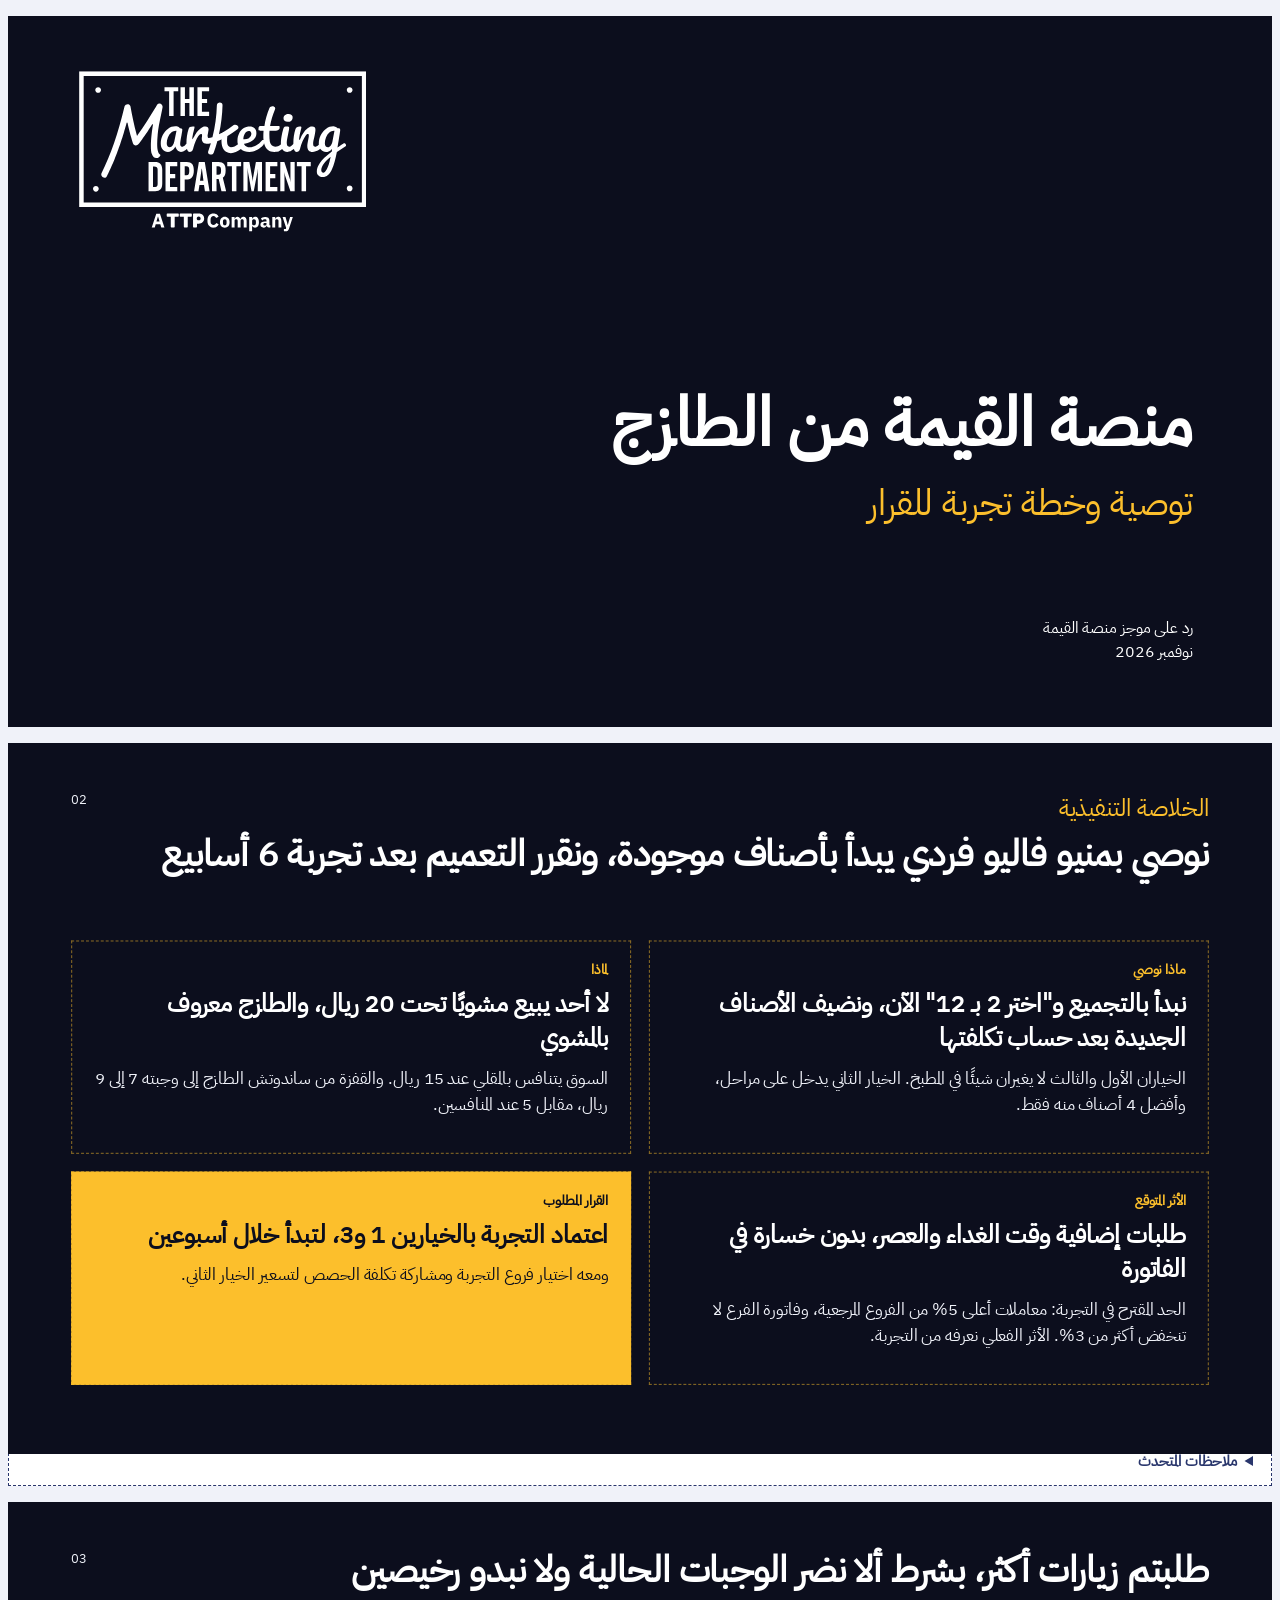
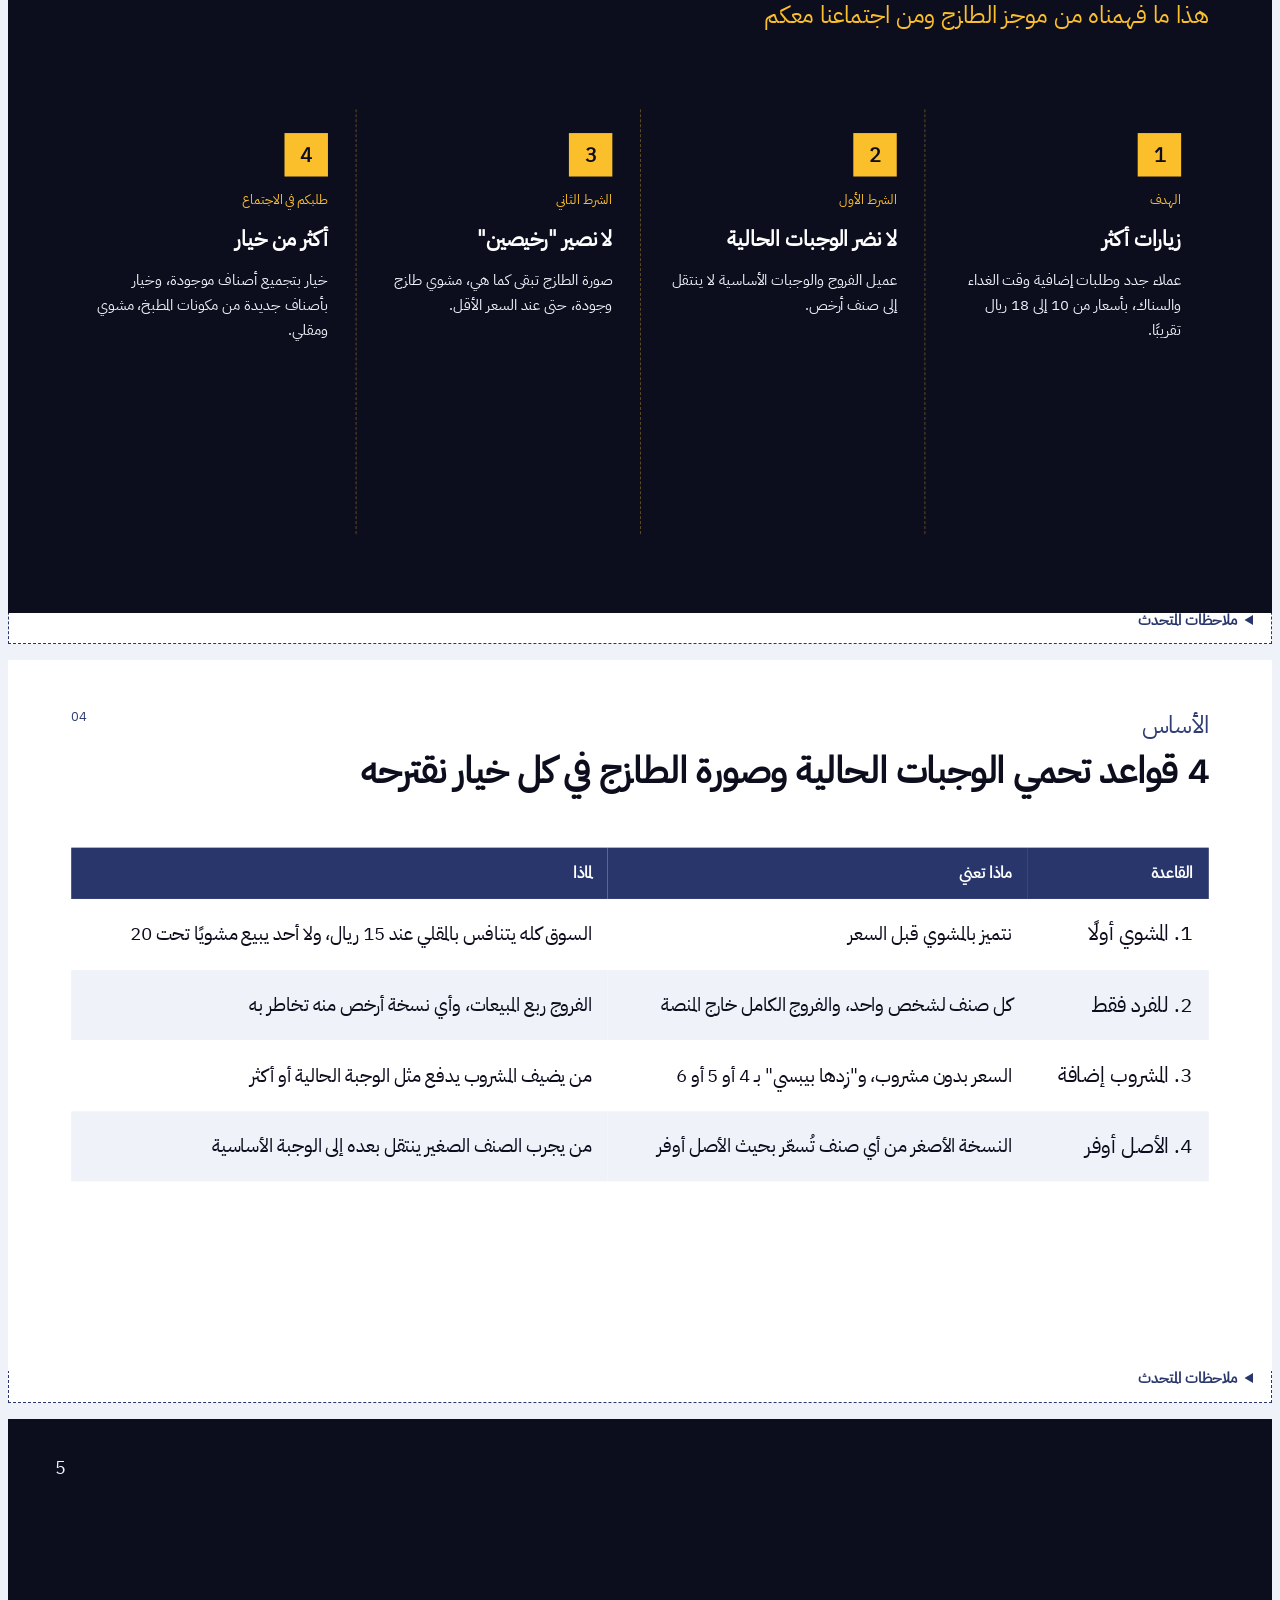
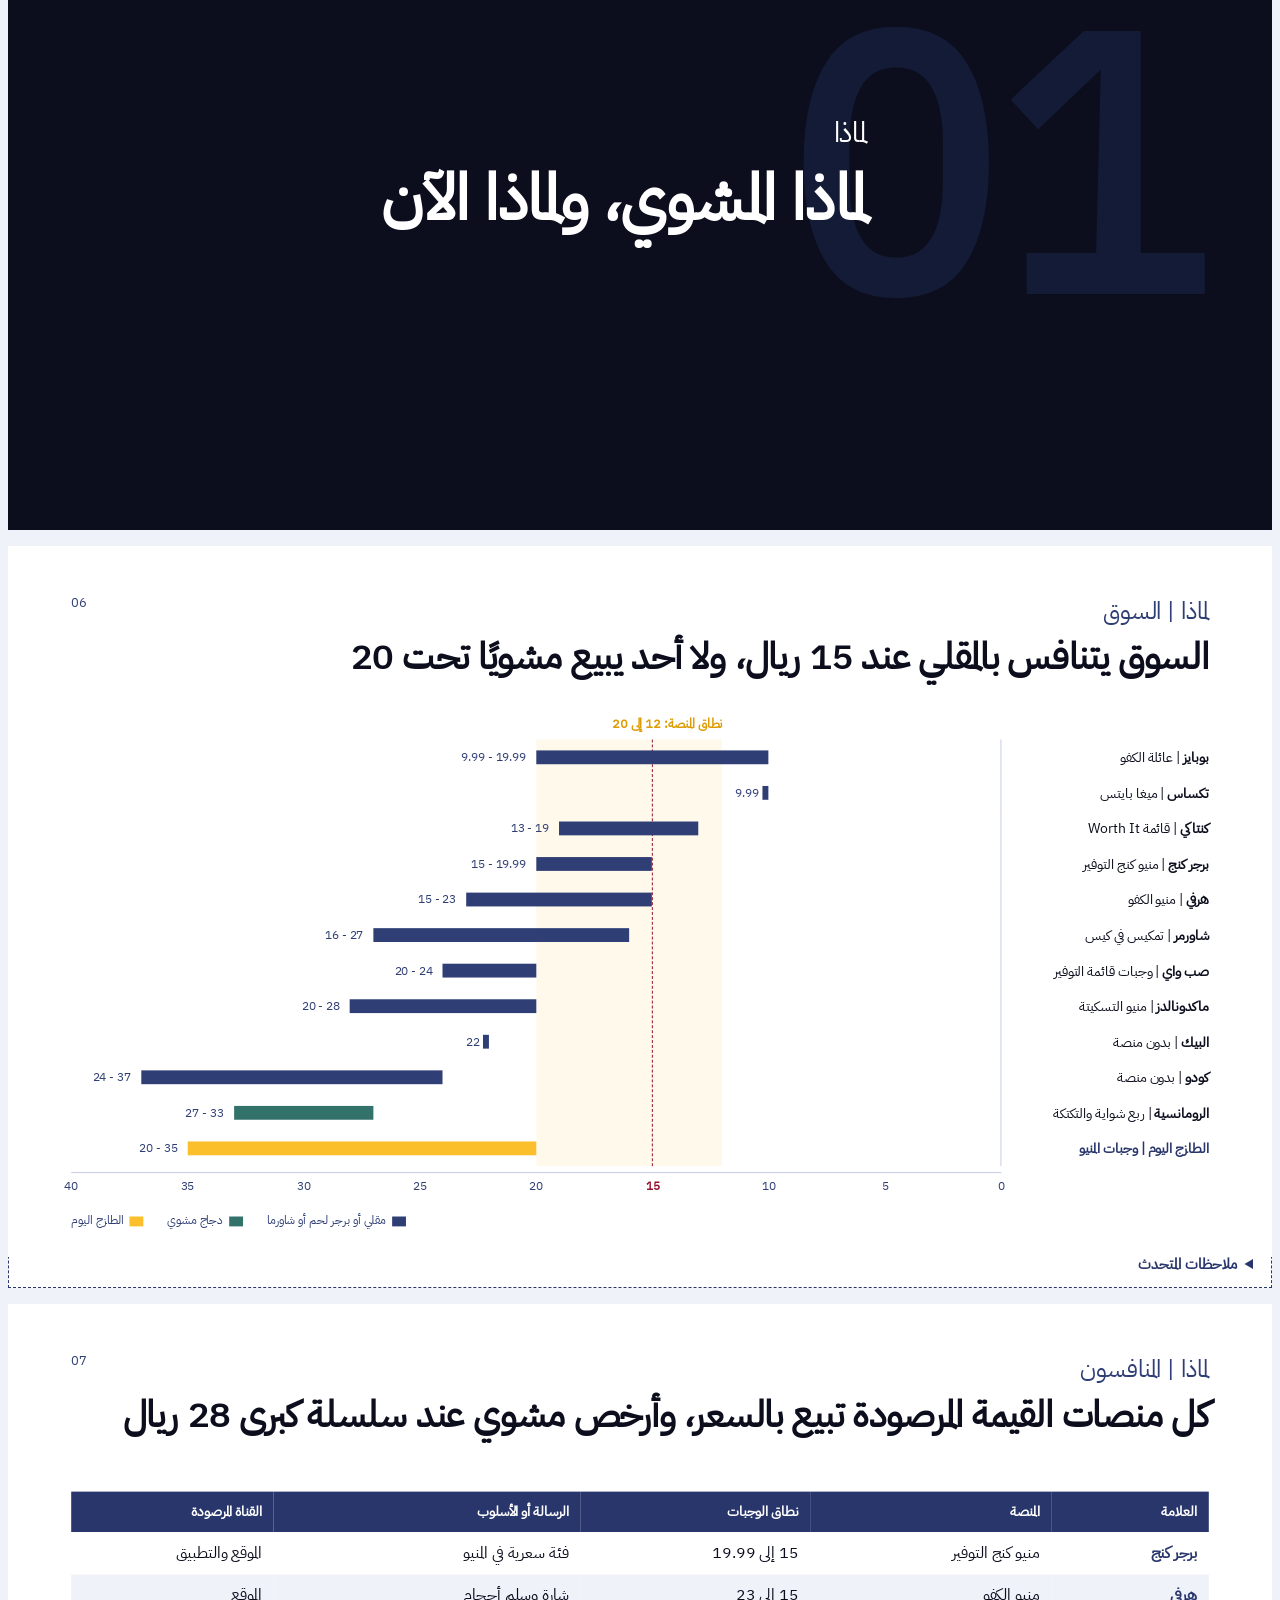
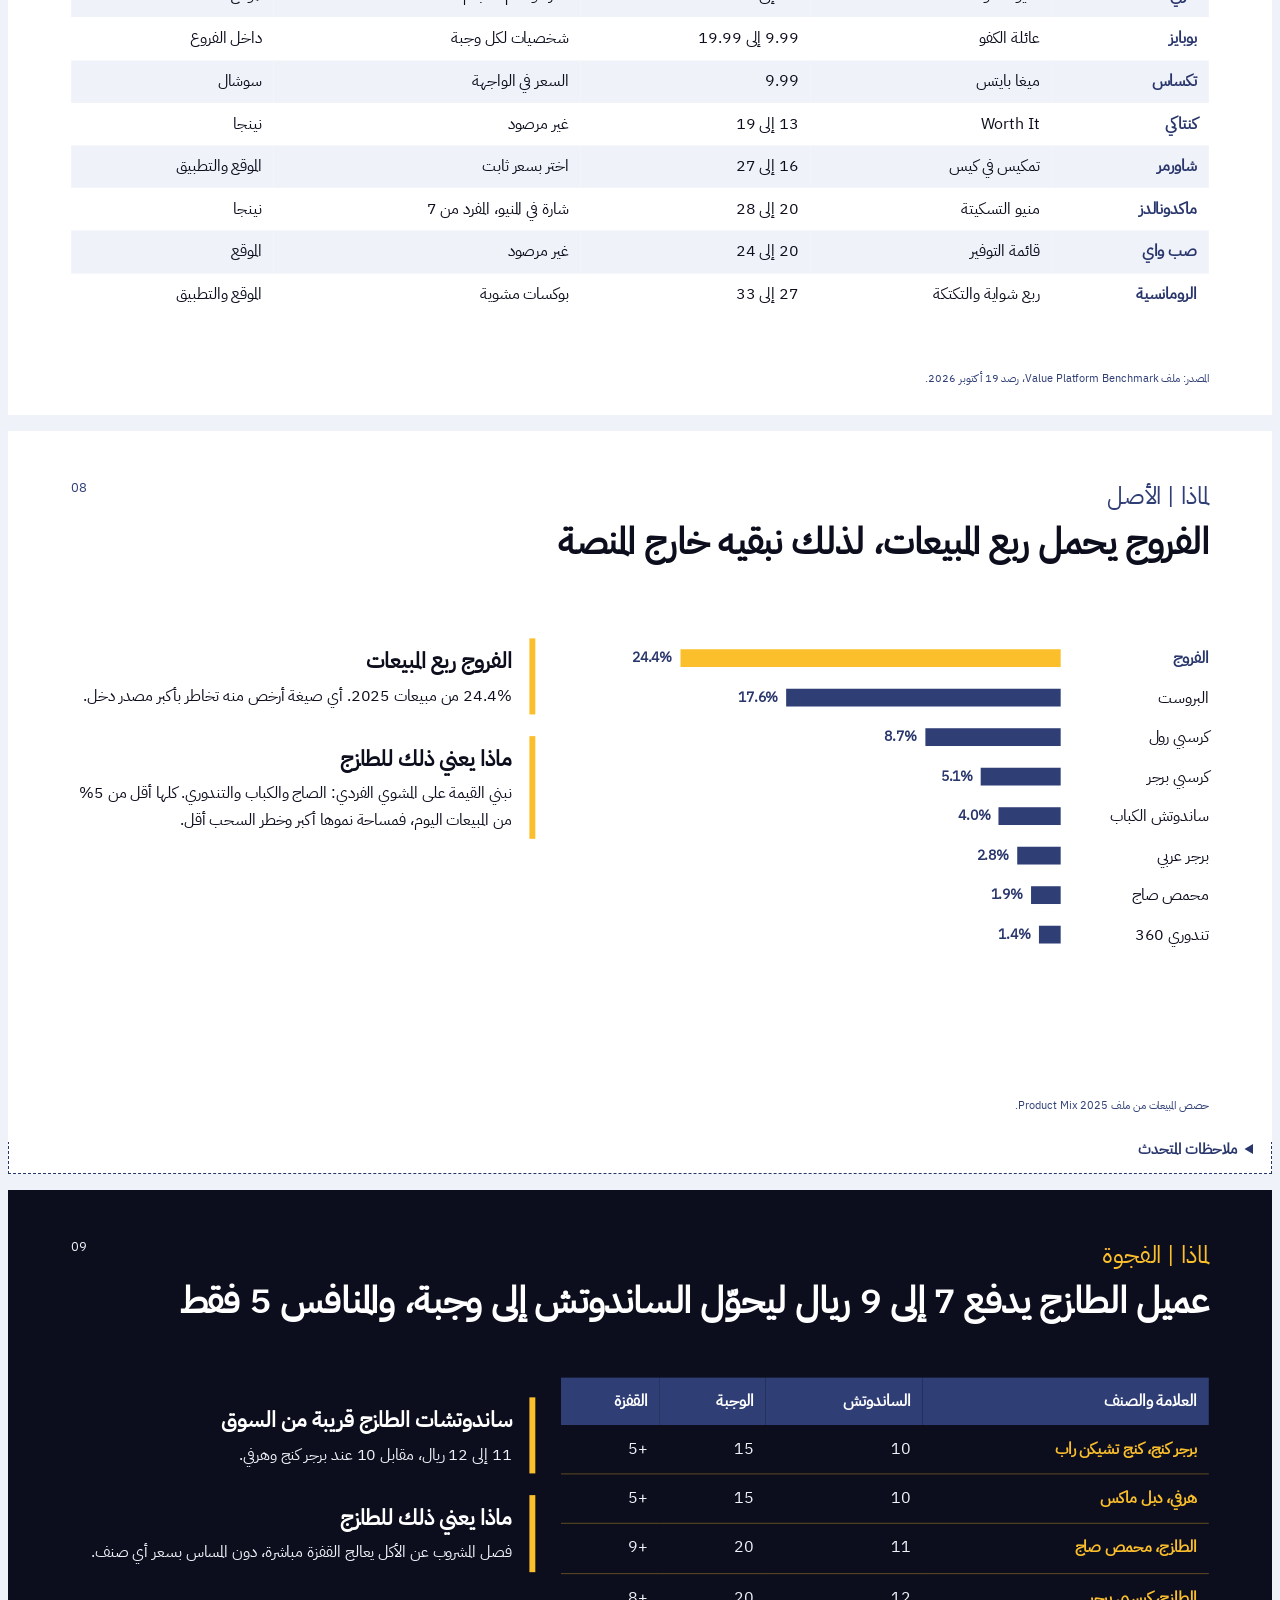
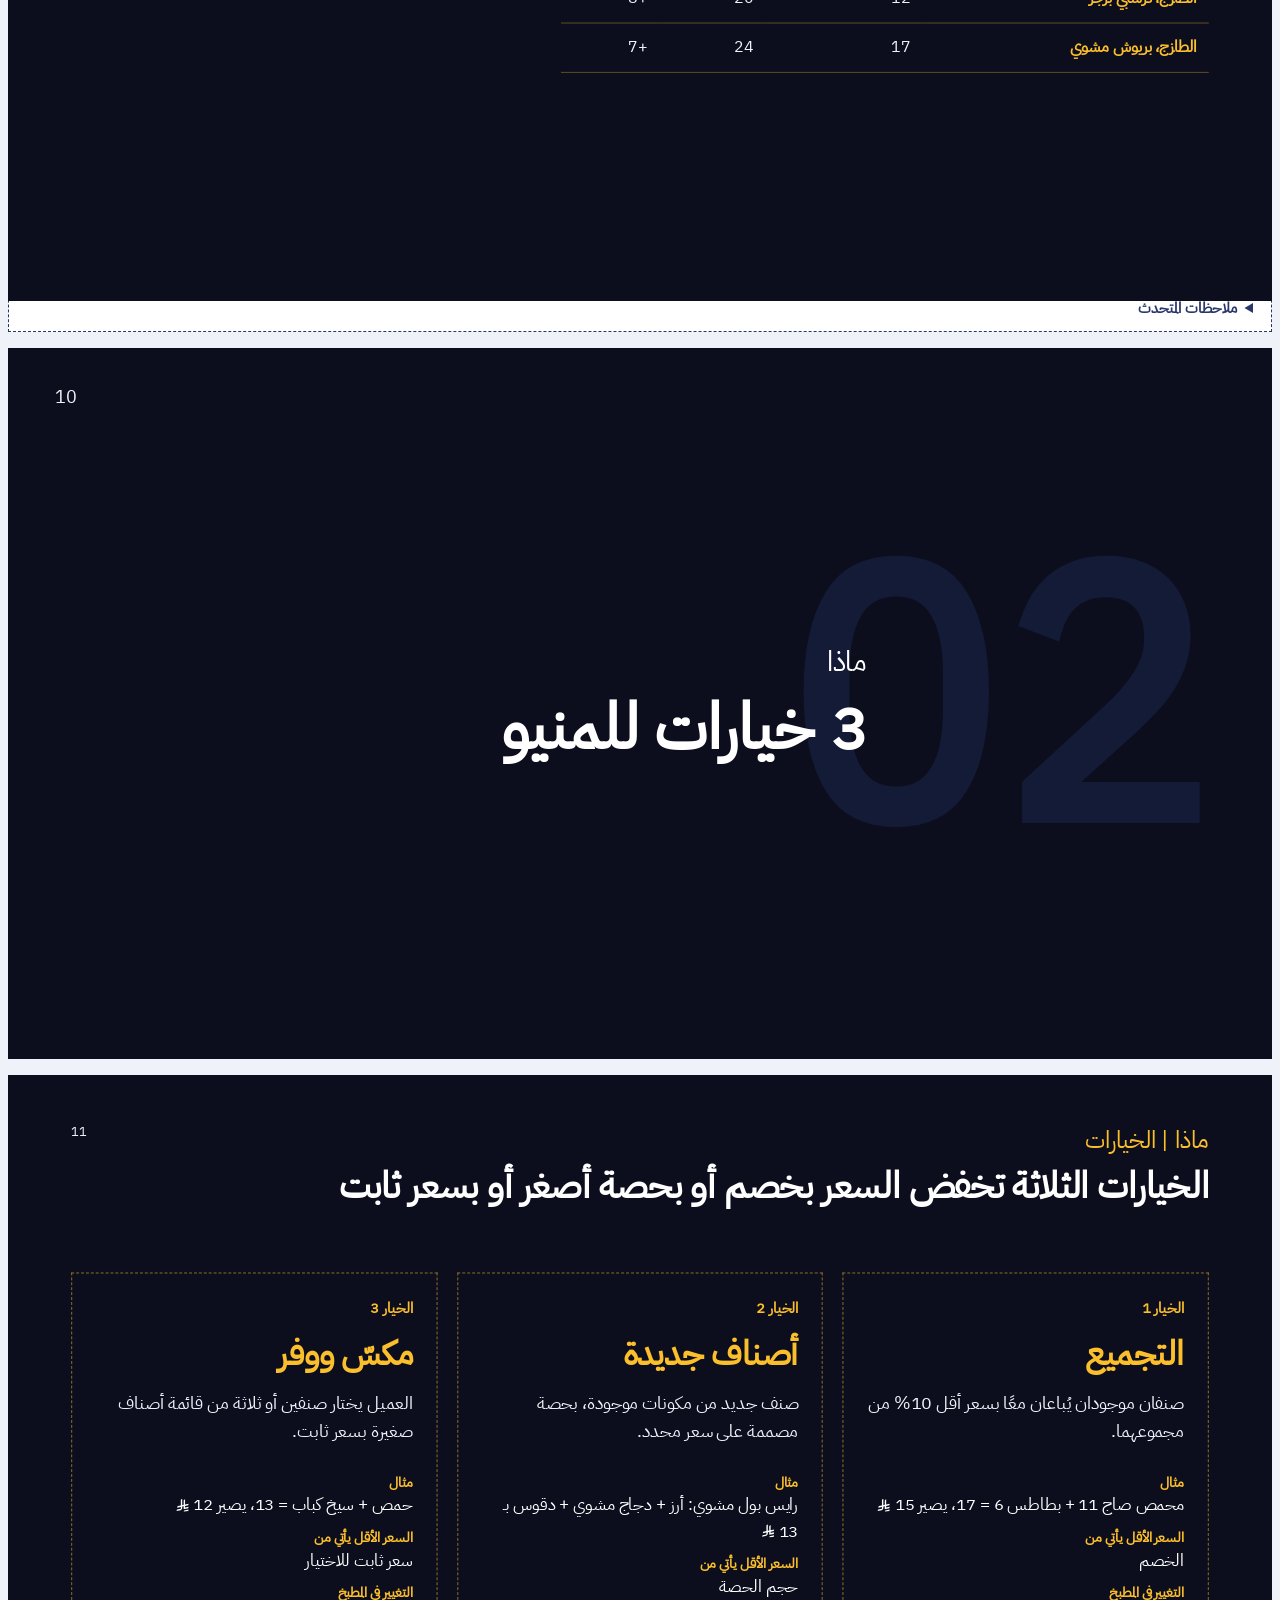
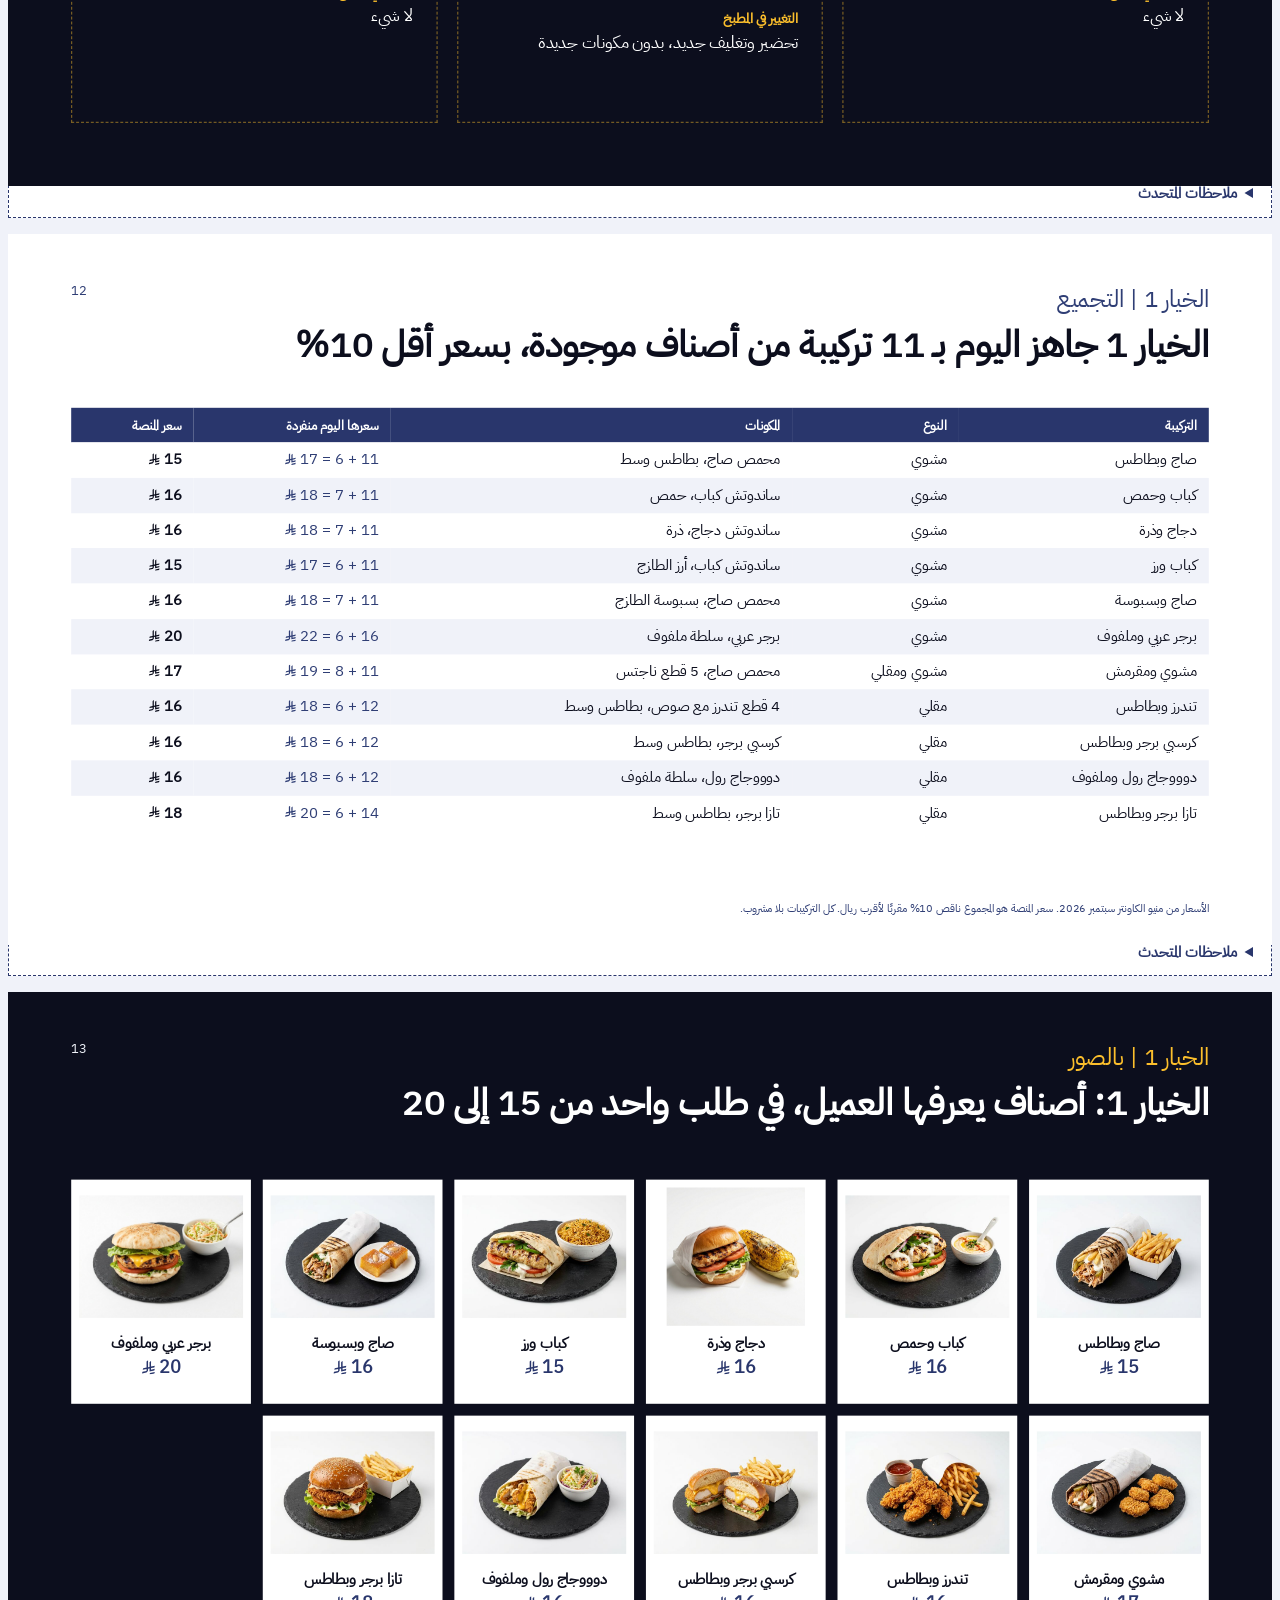
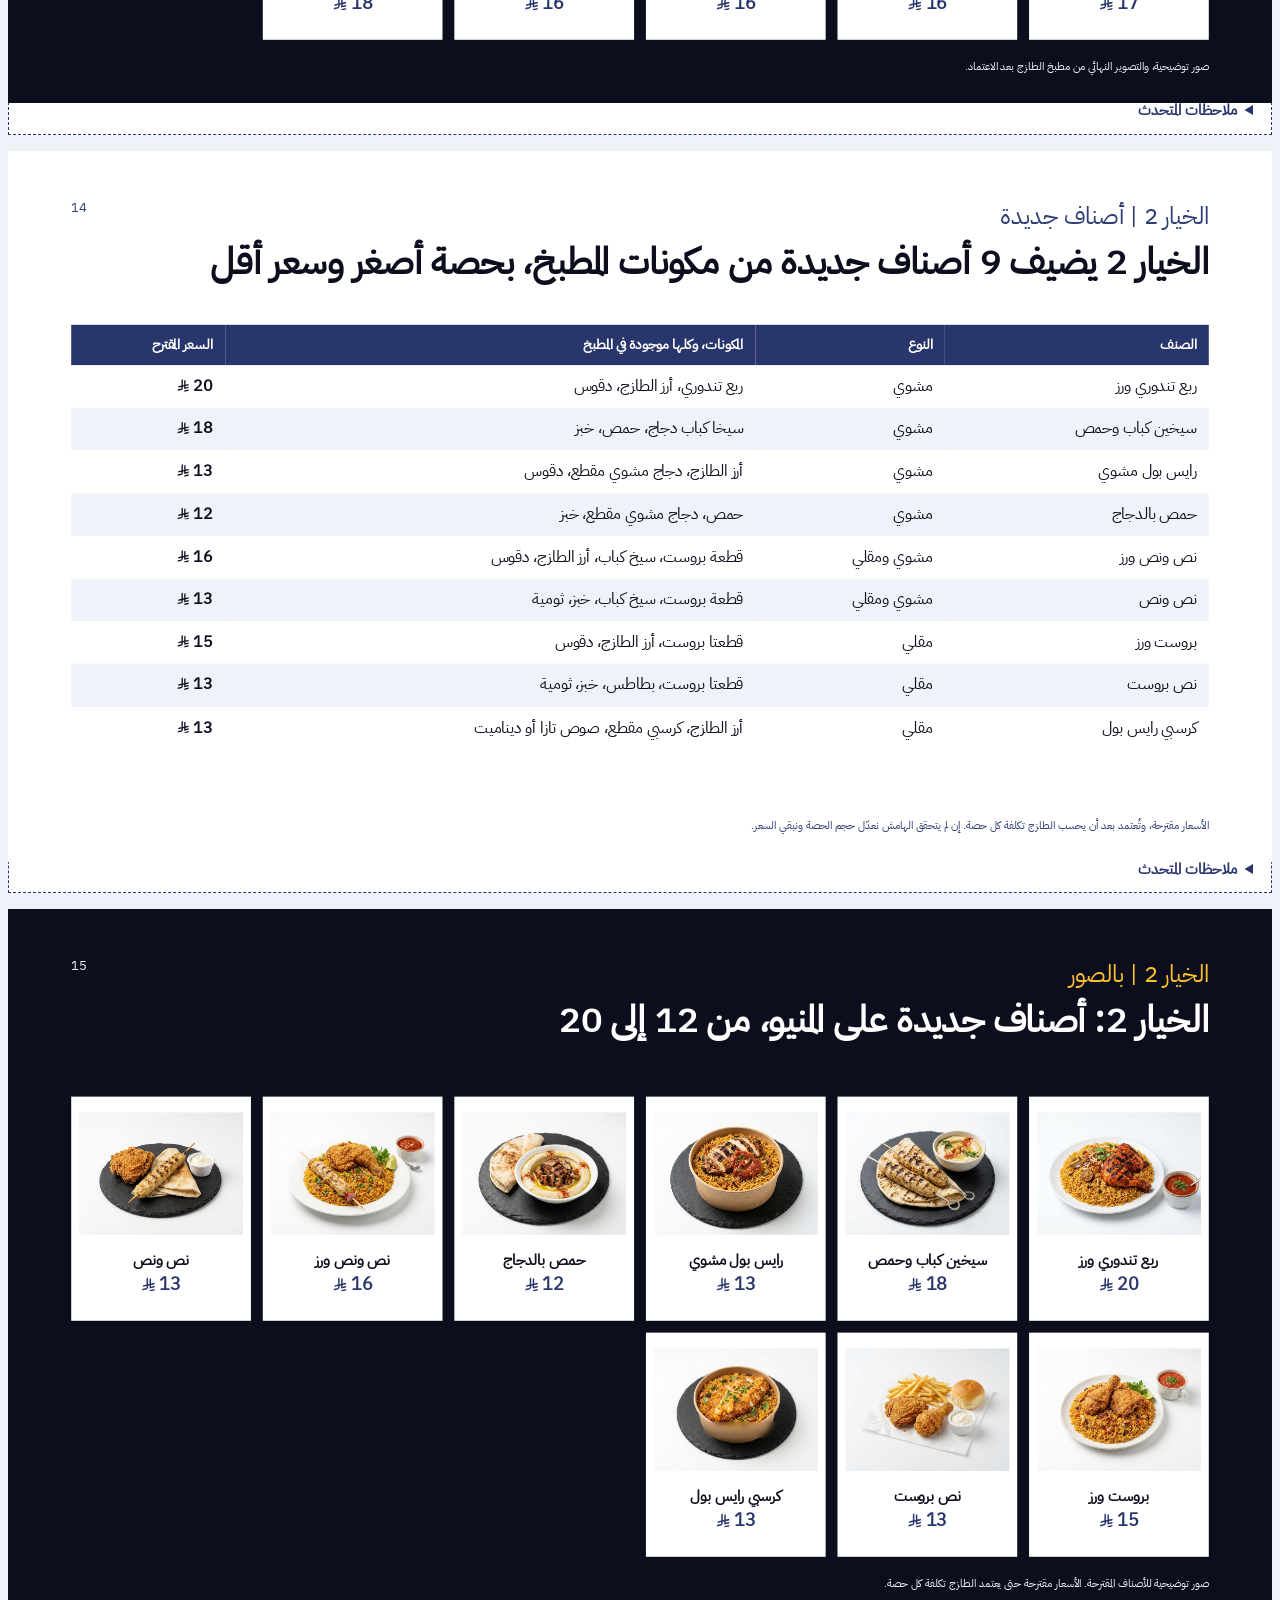
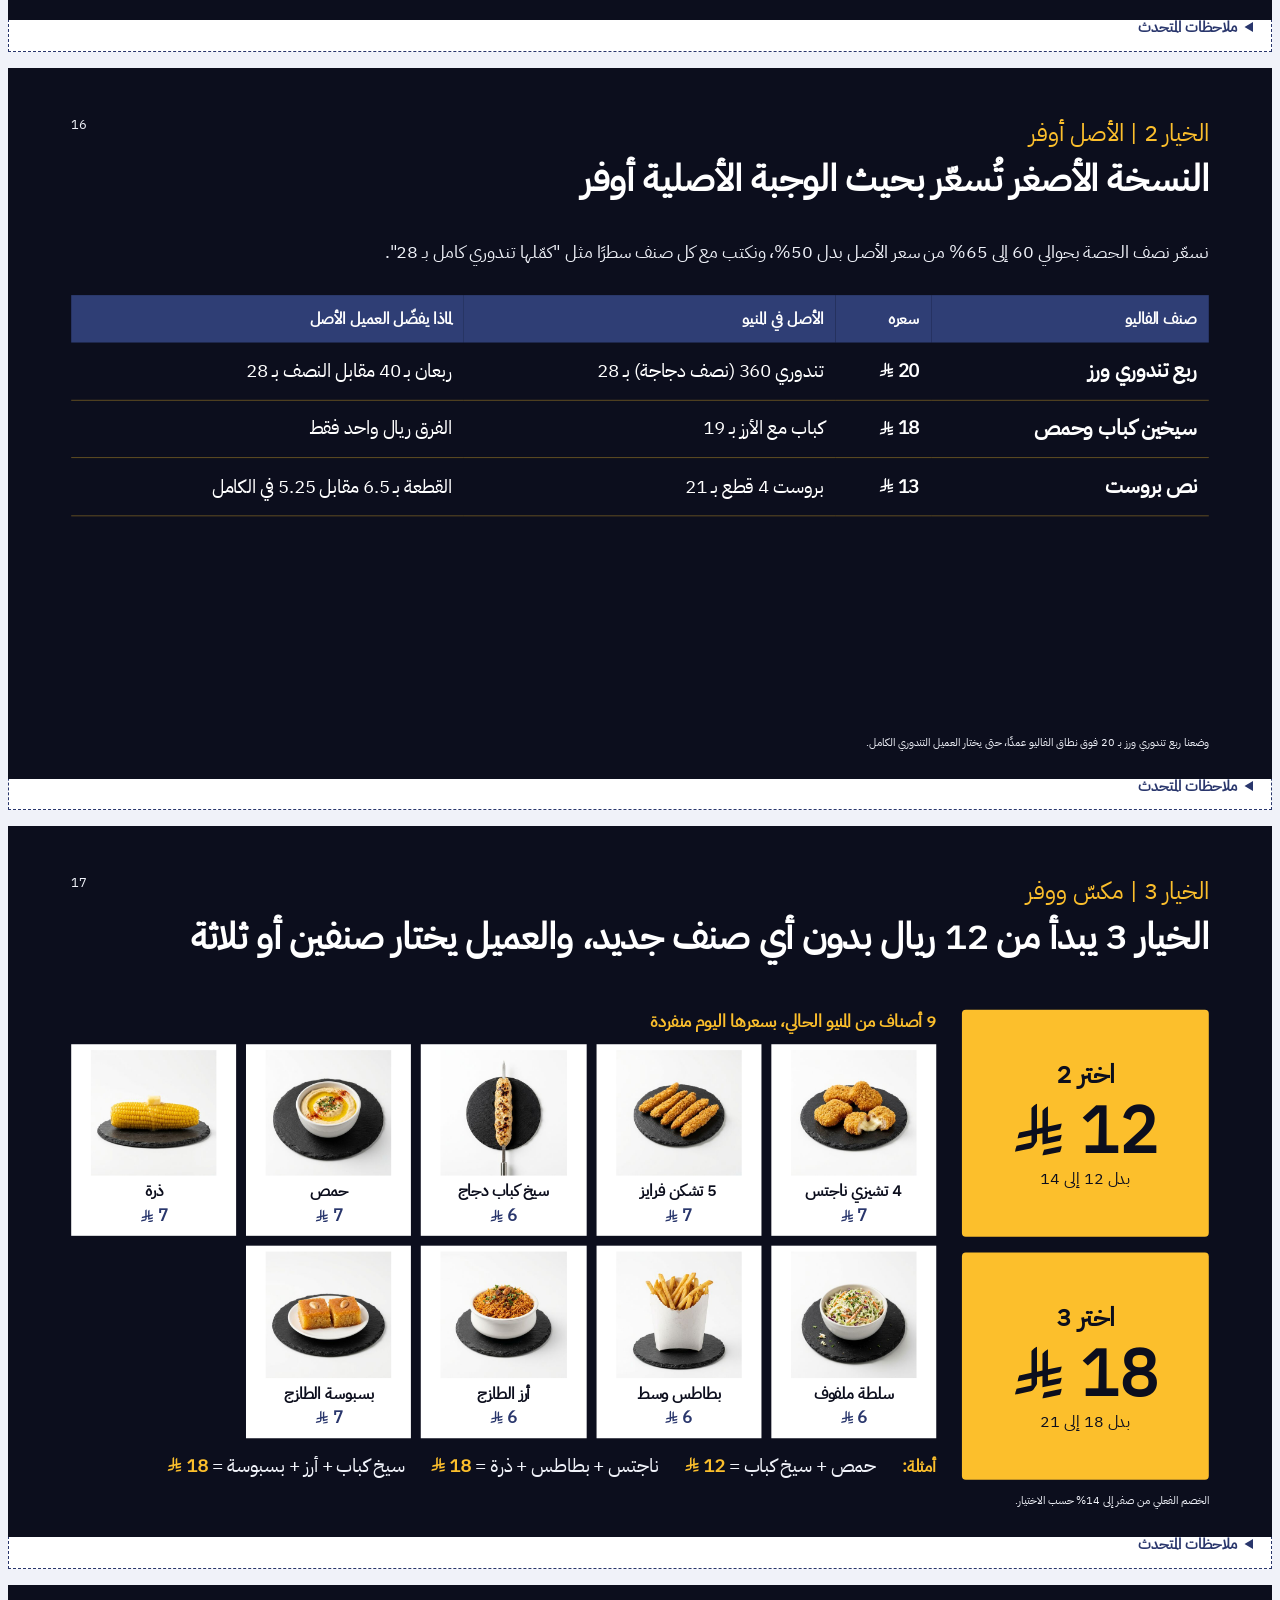
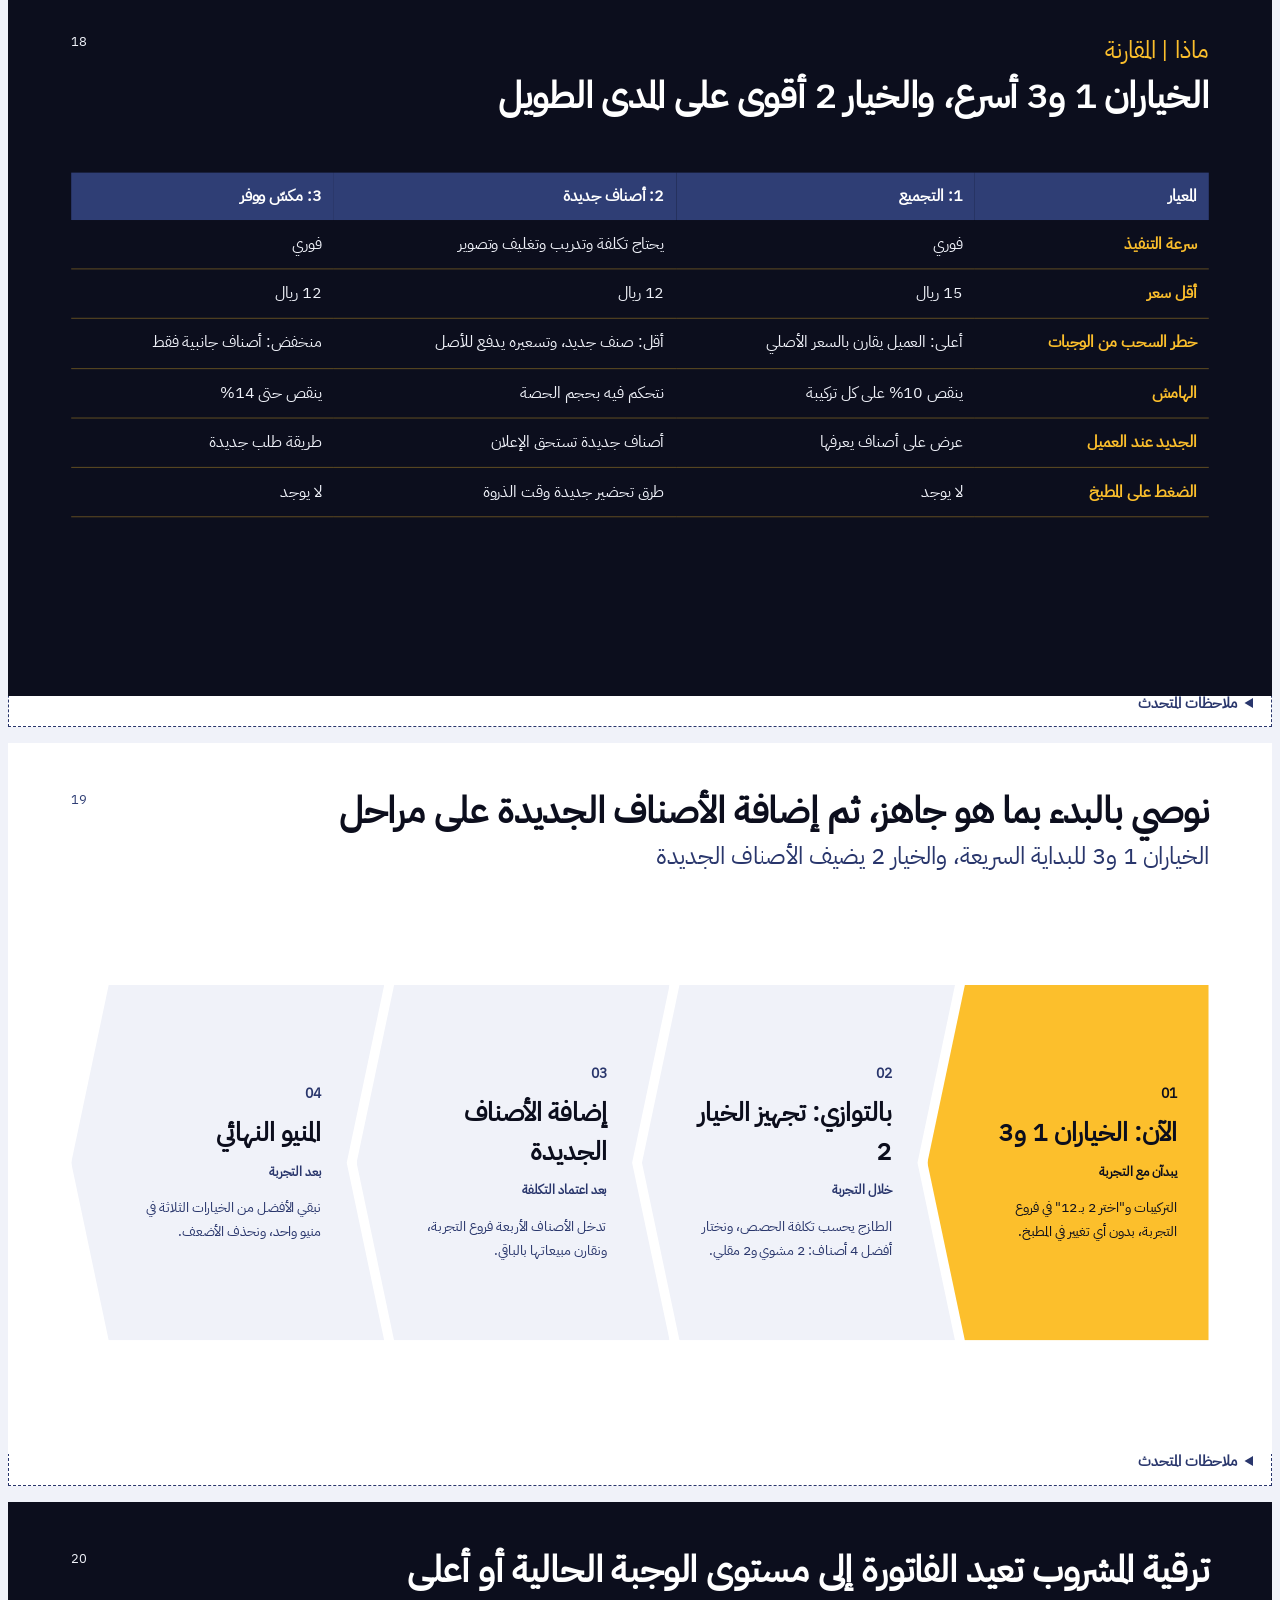
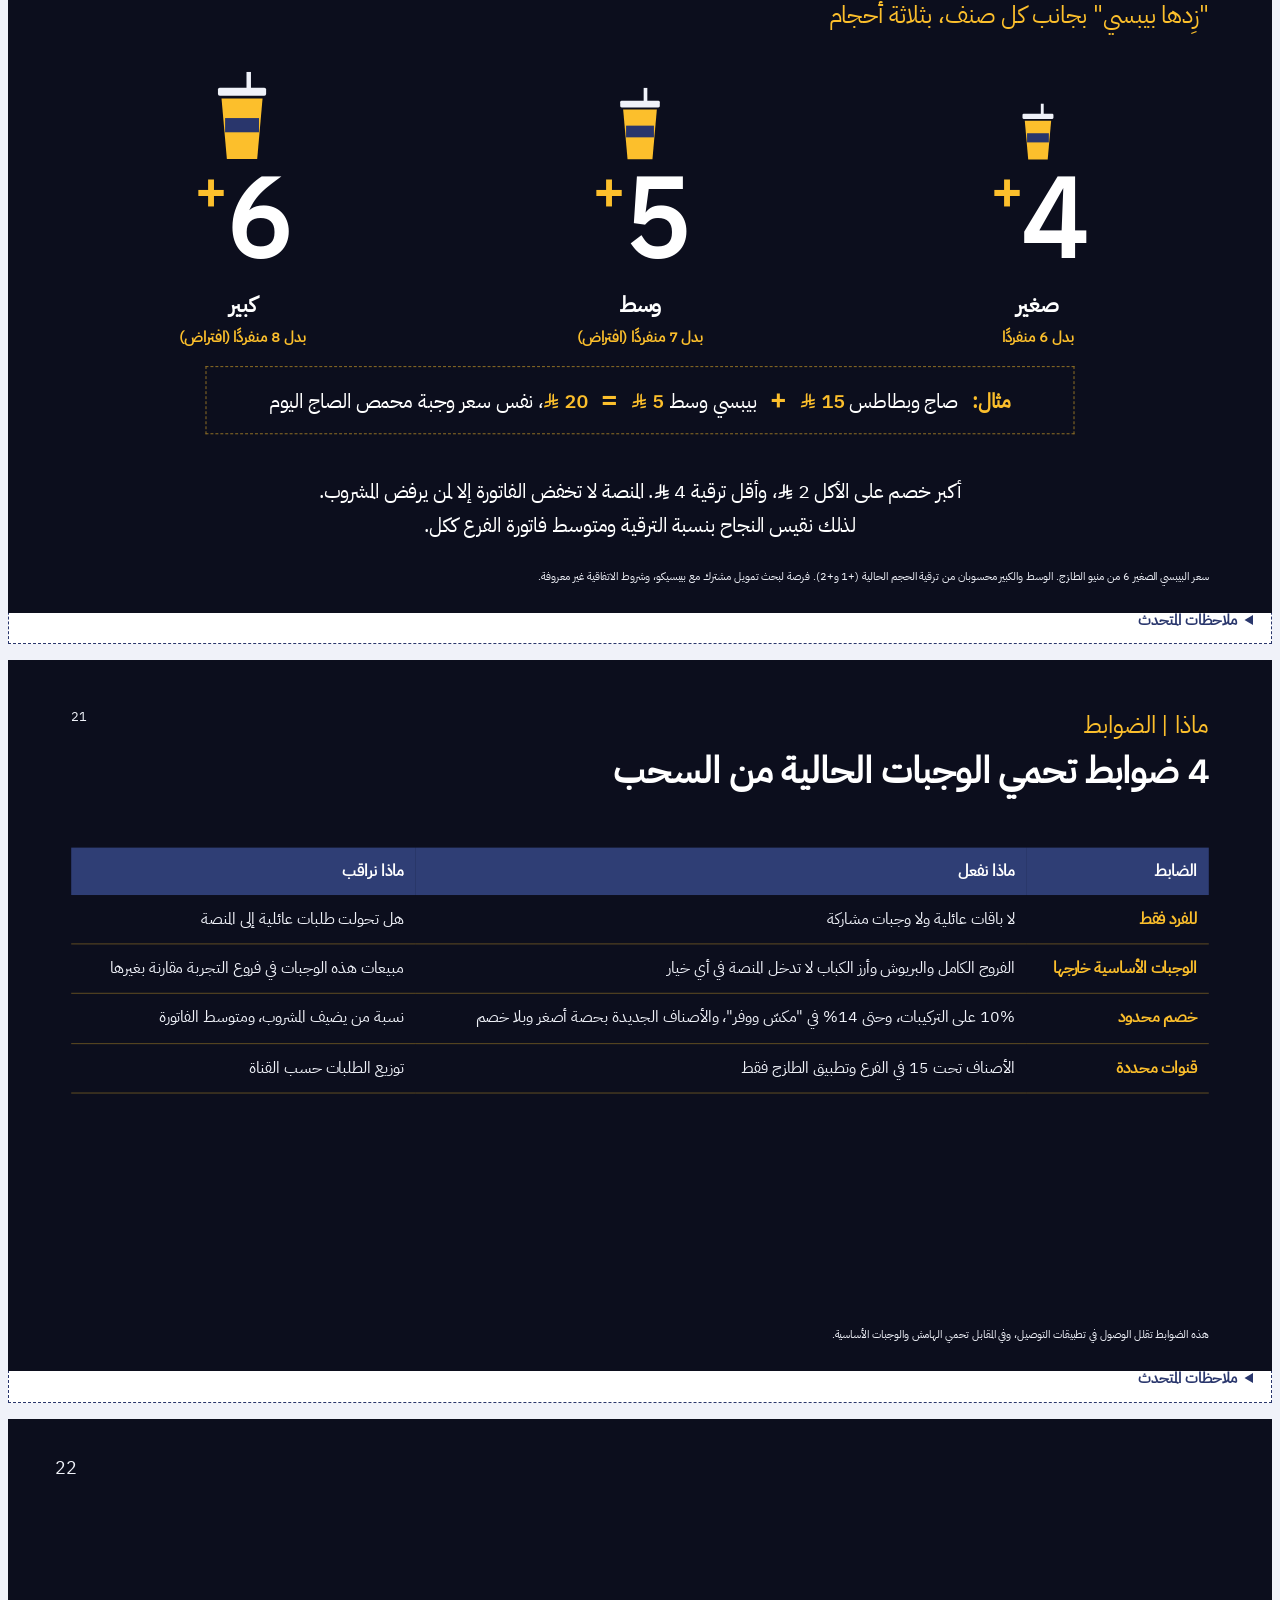
==== commit e2ace759: "Al Tazaj deck final: client copy pass, fixed meal names and prices, drop internal slide Co-Authored-" ====
--- a/altazaj-value-platform/index.html
+++ b/altazaj-value-platform/index.html
@@ -448,7 +448,7 @@
     <h1 class="title">منصة القيمة من الطازج</h1>
     <p class="subtitle">توصية وخطة تجربة للقرار</p>
   </div>
-  <div class="versioning"><span>رد على موجز منصة القيمة، النسخة 3</span><span>نوفمبر 2026</span></div>
+  <div class="versioning"><span>رد على موجز منصة القيمة</span><span>نوفمبر 2026</span></div>
 </section></div></div>
 
 <!-- EXEC SUMMARY -->
@@ -460,9 +460,9 @@
   </div>
   <div class="quad">
     <div class="q"><div class="k">ماذا نوصي</div><h4>نبدأ بالتجميع و"اختر 2 بـ 12" الآن، ونضيف الأصناف الجديدة بعد حساب تكلفتها</h4><p>الخياران الأول والثالث لا يغيران شيئًا في المطبخ. الخيار الثاني يدخل على مراحل، وأفضل 4 أصناف منه فقط.</p></div>
-    <div class="q"><div class="k">لماذا</div><h4>المشوي تحت 20 بلا مالك، والطازج يملك المشوي</h4><p>السوق يتنافس بالمقلي عند 15 ريال. والقفزة من ساندوتش الطازج إلى وجبته 7 إلى 9 ريال، مقابل 5 عند المنافسين.</p></div>
-    <div class="q"><div class="k">الأثر المتوقع</div><h4>طلبات إضافية وقت الغداء والعصر، بدون خسارة في الفاتورة</h4><p>الحد المقترح في التجربة: معاملات أعلى 5% من الفروع المرجعية، وفاتورة الفرع لا تنخفض أكثر من 3%. الأثر الفعلي يُقاس ولا يُقدّر.</p></div>
-    <div class="q ask"><div class="k">القرار المطلوب اليوم</div><h4>اعتماد التجربة بالخيارين 1 و3، لتبدأ خلال أسبوعين</h4><p>ومعه: اختيار فروع التجربة، ومشاركة تكلفة الحصص لتسعير الخيار الثاني.</p></div>
+    <div class="q"><div class="k">لماذا</div><h4>لا أحد يبيع مشويًا تحت 20 ريال، والطازج معروف بالمشوي</h4><p>السوق يتنافس بالمقلي عند 15 ريال. والقفزة من ساندوتش الطازج إلى وجبته 7 إلى 9 ريال، مقابل 5 عند المنافسين.</p></div>
+    <div class="q"><div class="k">الأثر المتوقع</div><h4>طلبات إضافية وقت الغداء والعصر، بدون خسارة في الفاتورة</h4><p>الحد المقترح في التجربة: معاملات أعلى 5% من الفروع المرجعية، وفاتورة الفرع لا تنخفض أكثر من 3%. الأثر الفعلي نعرفه من التجربة.</p></div>
+    <div class="q ask"><div class="k">القرار المطلوب</div><h4>اعتماد التجربة بالخيارين 1 و3، لتبدأ خلال أسبوعين</h4><p>ومعه اختيار فروع التجربة ومشاركة تكلفة الحصص لتسعير الخيار الثاني.</p></div>
   </div>
 </section></div>
 <details class="notes"><summary>ملاحظات المتحدث</summary><p>ابدأ بالقرار ثم الأسباب. لا تذكر أرقام أثر لا نملكها: قل إن الحدود مقترحة والأثر يُقاس في التجربة. الجزء الإبداعي يعرضه سلمان بعد هذا العرض.</p></details></div>
@@ -471,13 +471,13 @@
 <div class="unit-wrap"><div class="slide-wrap"><section class="slide dark ps rtl">
   <div class="page-num">03</div>
   <div class="header">
-    <div class="title">طلبكم: زيارات أكثر، بشرط ألا نضر الوجبات الحالية ولا نبدو رخيصين</div>
+    <div class="title">طلبتم زيارات أكثر، بشرط ألا نضر الوجبات الحالية ولا نبدو رخيصين</div>
     <div class="subtitle">هذا ما فهمناه من موجز الطازج ومن اجتماعنا معكم</div>
   </div>
   <div class="body">
     <div class="step"><div class="badge">1</div><span class="tag">الهدف</span><h4>زيارات أكثر</h4><p>عملاء جدد وطلبات إضافية وقت الغداء والسناك، بأسعار من 10 إلى 18 ريال تقريبًا.</p></div>
     <div class="step"><div class="badge">2</div><span class="tag">الشرط الأول</span><h4>لا نضر الوجبات الحالية</h4><p>عميل الفروج والوجبات الأساسية لا ينتقل إلى صنف أرخص.</p></div>
-    <div class="step"><div class="badge">3</div><span class="tag">الشرط الثاني</span><h4>لا نصير "رخيصين"</h4><p>صورة الطازج تبقى: مشوي طازج وجودة، حتى عند السعر الأقل.</p></div>
+    <div class="step"><div class="badge">3</div><span class="tag">الشرط الثاني</span><h4>لا نصير "رخيصين"</h4><p>صورة الطازج تبقى كما هي، مشوي طازج وجودة، حتى عند السعر الأقل.</p></div>
     <div class="step"><div class="badge">4</div><span class="tag">طلبكم في الاجتماع</span><h4>أكثر من خيار</h4><p>خيار بتجميع أصناف موجودة، وخيار بأصناف جديدة من مكونات المطبخ، مشوي ومقلي.</p></div>
   </div>
 </section></div>
@@ -494,10 +494,10 @@
     <table class="tmd big">
       <thead><tr><th>القاعدة</th><th>ماذا تعني</th><th>لماذا</th></tr></thead>
       <tbody>
-        <tr><td class="k">1. المشوي أولًا</td><td>نتميز بالمنتج، لا بأرخص رقم</td><td>السوق كله يتنافس بالمقلي عند 15 ريال، ولا أحد يملك المشوي تحت 20</td></tr>
+        <tr><td class="k">1. المشوي أولًا</td><td>نتميز بالمشوي قبل السعر</td><td>السوق كله يتنافس بالمقلي عند 15 ريال، ولا أحد يبيع مشويًا تحت 20</td></tr>
         <tr><td class="k">2. للفرد فقط</td><td>كل صنف لشخص واحد، والفروج الكامل خارج المنصة</td><td>الفروج ربع المبيعات، وأي نسخة أرخص منه تخاطر به</td></tr>
         <tr><td class="k">3. المشروب إضافة</td><td>السعر بدون مشروب، و"زِدها بيبسي" بـ 4 أو 5 أو 6</td><td>من يضيف المشروب يدفع مثل الوجبة الحالية أو أكثر</td></tr>
-        <tr><td class="k">4. الأصل أوفر</td><td>النسخة الأصغر من أي صنف تُسعّر بحيث الأصل أوفر</td><td>المنصة تصير بوابة للوجبة الأساسية</td></tr>
+        <tr><td class="k">4. الأصل أوفر</td><td>النسخة الأصغر من أي صنف تُسعّر بحيث الأصل أوفر</td><td>من يجرب الصنف الصغير ينتقل بعده إلى الوجبة الأساسية</td></tr>
       </tbody>
     </table>
   </div>
@@ -515,7 +515,7 @@
   <div class="page-num">06</div>
   <div class="header">
     <div class="crumb">لماذا | السوق</div>
-    <div class="title">السوق يتنافس على 15 ريال بالمقلي، والمشوي تحت 20 بلا مالك</div>
+    <div class="title">السوق يتنافس بالمقلي عند 15 ريال، ولا أحد يبيع مشويًا تحت 20</div>
   </div>
   <div class="rc">
     <div style="position:absolute;top:0;bottom:0;left:0;right:210px;">
@@ -560,7 +560,7 @@
         <tr><td class="tier">برجر كنج</td><td>منيو كنج التوفير</td><td>15 إلى 19.99</td><td>فئة سعرية في المنيو</td><td>الموقع والتطبيق</td></tr>
         <tr><td class="tier">هرفي</td><td>منيو الكفو</td><td>15 إلى 23</td><td>شارة وسلم أحجام</td><td>الموقع</td></tr>
         <tr><td class="tier">بوبايز</td><td>عائلة الكفو</td><td>9.99 إلى 19.99</td><td>شخصيات لكل وجبة</td><td>داخل الفروع</td></tr>
-        <tr><td class="tier">تكساس</td><td>ميغا بايتس</td><td>9.99</td><td>الرقم هو البطل</td><td>سوشال</td></tr>
+        <tr><td class="tier">تكساس</td><td>ميغا بايتس</td><td>9.99</td><td>السعر في الواجهة</td><td>سوشال</td></tr>
         <tr><td class="tier">كنتاكي</td><td>Worth It</td><td>13 إلى 19</td><td>غير مرصود</td><td>نينجا</td></tr>
         <tr><td class="tier">شاورمر</td><td>تمكيس في كيس</td><td>16 إلى 27</td><td>اختر بسعر ثابت</td><td>الموقع والتطبيق</td></tr>
         <tr><td class="tier">ماكدونالدز</td><td>منيو التسكيتة</td><td>20 إلى 28</td><td>شارة في المنيو، المفرد من 7</td><td>نينجا</td></tr>
@@ -591,7 +591,7 @@
   </div>
   <div class="side">
     <div class="so"><h4>الفروج ربع المبيعات</h4><p>24.4% من مبيعات 2025. أي صيغة أرخص منه تخاطر بأكبر مصدر دخل.</p></div>
-    <div class="so"><h4>ماذا يعني للبيزنس</h4><p>نبني القيمة على المشوي الفردي: الصاج والكباب والتندوري. كلها أقل من 5% من المبيعات اليوم، فمساحة نموها أكبر وخطر السحب أقل.</p></div>
+    <div class="so"><h4>ماذا يعني ذلك للطازج</h4><p>نبني القيمة على المشوي الفردي: الصاج والكباب والتندوري. كلها أقل من 5% من المبيعات اليوم، فمساحة نموها أكبر وخطر السحب أقل.</p></div>
   </div>
   <div class="footnote">حصص المبيعات من ملف Product Mix 2025.</div>
 </section></div>
@@ -618,7 +618,7 @@
   </div>
   <div class="side">
     <div class="so"><h4>ساندوتشات الطازج قريبة من السوق</h4><p>11 إلى 12 ريال، مقابل 10 عند برجر كنج وهرفي.</p></div>
-    <div class="so"><h4>ماذا يعني للبيزنس</h4><p>فصل المشروب عن الأكل يعالج القفزة مباشرة، دون المساس بسعر أي صنف.</p></div>
+    <div class="so"><h4>ماذا يعني ذلك للطازج</h4><p>فصل المشروب عن الأكل يعالج القفزة مباشرة، دون المساس بسعر أي صنف.</p></div>
   </div>
 </section></div>
 <details class="notes"><summary>ملاحظات المتحدث</summary><p>لا تقل إن أسعار الطازج مرتفعة. قل إن تركيبة الوجبة هي ما يرفعها، وهذا ما يبرر فصل المشروب.</p></details></div>
@@ -626,7 +626,7 @@
 <!-- 9 SECTION B -->
 <div class="unit-wrap"><div class="slide-wrap"><section class="slide dark sd">
   <div class="page-num">10</div><div class="bignum">02</div>
-  <div class="content"><p class="kicker">ماذا</p><h2 class="name">ماذا نقدّم: 3 خيارات للمنيو</h2></div>
+  <div class="content"><p class="kicker">ماذا</p><h2 class="name">3 خيارات للمنيو</h2></div>
 </section></div></div>
 
 <!-- OPTIONS -->
@@ -634,7 +634,7 @@
   <div class="page-num">11</div>
   <div class="header">
     <div class="crumb">ماذا | الخيارات</div>
-    <div class="title">الخيارات تختلف في مصدر السعر الأقل: خصم، أو حصة أصغر، أو سعر ثابت</div>
+    <div class="title">الخيارات الثلاثة تخفض السعر بخصم أو بحصة أصغر أو بسعر ثابت</div>
   </div>
   <div class="opts big3">
     <div class="opt"><span class="tag">الخيار 1</span><h4>التجميع</h4><p>صنفان موجودان يُباعان معًا بسعر أقل 10% من مجموعهما.</p><dl><dt>مثال</dt><dd>محمص صاج 11 + بطاطس 6 = 17، يصير 15 <svg class="sar" viewBox="0 0 1124.14 1256.39" aria-label="ريال"><path d="M699.62,1113.02h0c-20.06,44.48-33.32,92.75-38.4,143.37l424.51-90.24c20.06-44.47,33.31-92.75,38.4-143.37l-424.51,90.24Z"></path><path d="M1085.73,895.8c20.06-44.47,33.32-92.75,38.4-143.37l-330.68,70.33v-135.2l292.27-62.11c20.06-44.47,33.32-92.75,38.4-143.37l-330.68,70.27V66.13c-50.67,28.45-95.67,66.32-132.25,110.99v403.35l-132.25,28.11V0c-50.67,28.44-95.67,66.32-132.25,110.99v525.69l-295.91,62.88c-20.06,44.47-33.33,92.75-38.42,143.37l334.33-71.05v170.26l-358.3,76.14c-20.06,44.47-33.32,92.75-38.4,143.37l375.04-79.7c30.53-6.35,56.77-24.4,73.83-49.24l68.78-101.97v-.02c7.14-10.55,11.3-23.27,11.3-36.97v-149.98l132.25-28.11v270.4l424.53-90.28Z"></path></svg></dd><dt>السعر الأقل يأتي من</dt><dd>الخصم</dd><dt>التغيير في المطبخ</dt><dd>لا شيء</dd></dl></div>
@@ -649,11 +649,11 @@
   <div class="page-num">12</div>
   <div class="header">
     <div class="crumb">الخيار 1 | التجميع</div>
-    <div class="title">الخيار 1 جاهز اليوم: 11 تركيبة من أصناف موجودة بسعر أقل 10%</div>
+    <div class="title">الخيار 1 جاهز اليوم بـ 11 تركيبة من أصناف موجودة، بسعر أقل 10%</div>
   </div>
   <div class="body" style="top:176px">
     <table class="tmd sm tight">
-      <thead><tr><th>التركيبة (اسم مؤقت)</th><th>النوع</th><th>المكونات</th><th>سعرها اليوم منفردة</th><th>سعر المنصة</th></tr></thead>
+      <thead><tr><th>التركيبة</th><th>النوع</th><th>المكونات</th><th>سعرها اليوم منفردة</th><th>سعر المنصة</th></tr></thead>
       <tbody>
         <tr><td class="k">صاج وبطاطس</td><td>مشوي</td><td>محمص صاج، بطاطس وسط</td><td class="was">11 + 6 = 17 <svg class="sar" viewBox="0 0 1124.14 1256.39" aria-label="ريال"><path d="M699.62,1113.02h0c-20.06,44.48-33.32,92.75-38.4,143.37l424.51-90.24c20.06-44.47,33.31-92.75,38.4-143.37l-424.51,90.24Z"></path><path d="M1085.73,895.8c20.06-44.47,33.32-92.75,38.4-143.37l-330.68,70.33v-135.2l292.27-62.11c20.06-44.47,33.32-92.75,38.4-143.37l-330.68,70.27V66.13c-50.67,28.45-95.67,66.32-132.25,110.99v403.35l-132.25,28.11V0c-50.67,28.44-95.67,66.32-132.25,110.99v525.69l-295.91,62.88c-20.06,44.47-33.33,92.75-38.42,143.37l334.33-71.05v170.26l-358.3,76.14c-20.06,44.47-33.32,92.75-38.4,143.37l375.04-79.7c30.53-6.35,56.77-24.4,73.83-49.24l68.78-101.97v-.02c7.14-10.55,11.3-23.27,11.3-36.97v-149.98l132.25-28.11v270.4l424.53-90.28Z"></path></svg></td><td class="price">15 <svg class="sar" viewBox="0 0 1124.14 1256.39" aria-label="ريال"><path d="M699.62,1113.02h0c-20.06,44.48-33.32,92.75-38.4,143.37l424.51-90.24c20.06-44.47,33.31-92.75,38.4-143.37l-424.51,90.24Z"></path><path d="M1085.73,895.8c20.06-44.47,33.32-92.75,38.4-143.37l-330.68,70.33v-135.2l292.27-62.11c20.06-44.47,33.32-92.75,38.4-143.37l-330.68,70.27V66.13c-50.67,28.45-95.67,66.32-132.25,110.99v403.35l-132.25,28.11V0c-50.67,28.44-95.67,66.32-132.25,110.99v525.69l-295.91,62.88c-20.06,44.47-33.33,92.75-38.42,143.37l334.33-71.05v170.26l-358.3,76.14c-20.06,44.47-33.32,92.75-38.4,143.37l375.04-79.7c30.53-6.35,56.77-24.4,73.83-49.24l68.78-101.97v-.02c7.14-10.55,11.3-23.27,11.3-36.97v-149.98l132.25-28.11v270.4l424.53-90.28Z"></path></svg></td></tr>
         <tr><td class="k">كباب وحمص</td><td>مشوي</td><td>ساندوتش كباب، حمص</td><td class="was">11 + 7 = 18 <svg class="sar" viewBox="0 0 1124.14 1256.39" aria-label="ريال"><path d="M699.62,1113.02h0c-20.06,44.48-33.32,92.75-38.4,143.37l424.51-90.24c20.06-44.47,33.31-92.75,38.4-143.37l-424.51,90.24Z"></path><path d="M1085.73,895.8c20.06-44.47,33.32-92.75,38.4-143.37l-330.68,70.33v-135.2l292.27-62.11c20.06-44.47,33.32-92.75,38.4-143.37l-330.68,70.27V66.13c-50.67,28.45-95.67,66.32-132.25,110.99v403.35l-132.25,28.11V0c-50.67,28.44-95.67,66.32-132.25,110.99v525.69l-295.91,62.88c-20.06,44.47-33.33,92.75-38.42,143.37l334.33-71.05v170.26l-358.3,76.14c-20.06,44.47-33.32,92.75-38.4,143.37l375.04-79.7c30.53-6.35,56.77-24.4,73.83-49.24l68.78-101.97v-.02c7.14-10.55,11.3-23.27,11.3-36.97v-149.98l132.25-28.11v270.4l424.53-90.28Z"></path></svg></td><td class="price">16 <svg class="sar" viewBox="0 0 1124.14 1256.39" aria-label="ريال"><path d="M699.62,1113.02h0c-20.06,44.48-33.32,92.75-38.4,143.37l424.51-90.24c20.06-44.47,33.31-92.75,38.4-143.37l-424.51,90.24Z"></path><path d="M1085.73,895.8c20.06-44.47,33.32-92.75,38.4-143.37l-330.68,70.33v-135.2l292.27-62.11c20.06-44.47,33.32-92.75,38.4-143.37l-330.68,70.27V66.13c-50.67,28.45-95.67,66.32-132.25,110.99v403.35l-132.25,28.11V0c-50.67,28.44-95.67,66.32-132.25,110.99v525.69l-295.91,62.88c-20.06,44.47-33.33,92.75-38.42,143.37l334.33-71.05v170.26l-358.3,76.14c-20.06,44.47-33.32,92.75-38.4,143.37l375.04-79.7c30.53-6.35,56.77-24.4,73.83-49.24l68.78-101.97v-.02c7.14-10.55,11.3-23.27,11.3-36.97v-149.98l132.25-28.11v270.4l424.53-90.28Z"></path></svg></td></tr>
@@ -692,11 +692,11 @@
   <div class="page-num">14</div>
   <div class="header">
     <div class="crumb">الخيار 2 | أصناف جديدة</div>
-    <div class="title">الخيار 2 يخفض السعر بحصة أصغر لا بخصم: 9 أصناف جديدة من مكونات المطبخ</div>
+    <div class="title">الخيار 2 يضيف 9 أصناف جديدة من مكونات المطبخ، بحصة أصغر وسعر أقل</div>
   </div>
   <div class="body" style="top:176px">
     <table class="tmd sm">
-      <thead><tr><th>الصنف (اسم مؤقت)</th><th>النوع</th><th>المكونات، وكلها موجودة في المطبخ</th><th>السعر المستهدف</th></tr></thead>
+      <thead><tr><th>الصنف</th><th>النوع</th><th>المكونات، وكلها موجودة في المطبخ</th><th>السعر المقترح</th></tr></thead>
       <tbody>
         <tr><td class="k">ربع تندوري ورز</td><td>مشوي</td><td>ربع تندوري، أرز الطازج، دقوس</td><td class="price">20 <svg class="sar" viewBox="0 0 1124.14 1256.39" aria-label="ريال"><path d="M699.62,1113.02h0c-20.06,44.48-33.32,92.75-38.4,143.37l424.51-90.24c20.06-44.47,33.31-92.75,38.4-143.37l-424.51,90.24Z"></path><path d="M1085.73,895.8c20.06-44.47,33.32-92.75,38.4-143.37l-330.68,70.33v-135.2l292.27-62.11c20.06-44.47,33.32-92.75,38.4-143.37l-330.68,70.27V66.13c-50.67,28.45-95.67,66.32-132.25,110.99v403.35l-132.25,28.11V0c-50.67,28.44-95.67,66.32-132.25,110.99v525.69l-295.91,62.88c-20.06,44.47-33.33,92.75-38.42,143.37l334.33-71.05v170.26l-358.3,76.14c-20.06,44.47-33.32,92.75-38.4,143.37l375.04-79.7c30.53-6.35,56.77-24.4,73.83-49.24l68.78-101.97v-.02c7.14-10.55,11.3-23.27,11.3-36.97v-149.98l132.25-28.11v270.4l424.53-90.28Z"></path></svg></td></tr>
         <tr><td class="k">سيخين كباب وحمص</td><td>مشوي</td><td>سيخا كباب دجاج، حمص، خبز</td><td class="price">18 <svg class="sar" viewBox="0 0 1124.14 1256.39" aria-label="ريال"><path d="M699.62,1113.02h0c-20.06,44.48-33.32,92.75-38.4,143.37l424.51-90.24c20.06-44.47,33.31-92.75,38.4-143.37l-424.51,90.24Z"></path><path d="M1085.73,895.8c20.06-44.47,33.32-92.75,38.4-143.37l-330.68,70.33v-135.2l292.27-62.11c20.06-44.47,33.32-92.75,38.4-143.37l-330.68,70.27V66.13c-50.67,28.45-95.67,66.32-132.25,110.99v403.35l-132.25,28.11V0c-50.67,28.44-95.67,66.32-132.25,110.99v525.69l-295.91,62.88c-20.06,44.47-33.33,92.75-38.42,143.37l334.33-71.05v170.26l-358.3,76.14c-20.06,44.47-33.32,92.75-38.4,143.37l375.04-79.7c30.53-6.35,56.77-24.4,73.83-49.24l68.78-101.97v-.02c7.14-10.55,11.3-23.27,11.3-36.97v-149.98l132.25-28.11v270.4l424.53-90.28Z"></path></svg></td></tr>
@@ -710,7 +710,7 @@
       </tbody>
     </table>
   </div>
-  <div class="footnote">الأسعار مستهدفة وليست نهائية: تُعتمد بعد أن يحسب الطازج تكلفة كل حصة. إن لم يتحقق الهامش، نعدّل حجم الحصة لا السعر.</div>
+  <div class="footnote">الأسعار مقترحة، وتُعتمد بعد أن يحسب الطازج تكلفة كل حصة. إن لم يتحقق الهامش نعدّل حجم الحصة ونبقي السعر.</div>
 </section></div>
 <details class="notes"><summary>ملاحظات المتحدث</summary><p>لا يوجد أي صنف منها في المنيو الحالي، ولا أي مكون جديد. حذفنا ما يطابق أصنافًا قائمة: البطاطس المحمّلة وصحن الكباب الصغير.</p></details></div>
 
@@ -724,7 +724,7 @@
   <div class="mgrid g6">
     <div class="mcard"><img src="assets/menu-ai/tandoori_rice.jpg" alt="ربع تندوري ورز" loading="eager"><div class="mname">ربع تندوري ورز</div><div class="mprice">20 <svg class="sar" viewBox="0 0 1124.14 1256.39" aria-label="ريال"><path d="M699.62,1113.02h0c-20.06,44.48-33.32,92.75-38.4,143.37l424.51-90.24c20.06-44.47,33.31-92.75,38.4-143.37l-424.51,90.24Z"></path><path d="M1085.73,895.8c20.06-44.47,33.32-92.75,38.4-143.37l-330.68,70.33v-135.2l292.27-62.11c20.06-44.47,33.32-92.75,38.4-143.37l-330.68,70.27V66.13c-50.67,28.45-95.67,66.32-132.25,110.99v403.35l-132.25,28.11V0c-50.67,28.44-95.67,66.32-132.25,110.99v525.69l-295.91,62.88c-20.06,44.47-33.33,92.75-38.42,143.37l334.33-71.05v170.26l-358.3,76.14c-20.06,44.47-33.32,92.75-38.4,143.37l375.04-79.7c30.53-6.35,56.77-24.4,73.83-49.24l68.78-101.97v-.02c7.14-10.55,11.3-23.27,11.3-36.97v-149.98l132.25-28.11v270.4l424.53-90.28Z"></path></svg></div></div><div class="mcard"><img src="assets/menu-ai/kebab_hummus2.jpg" alt="سيخين كباب وحمص" loading="eager"><div class="mname">سيخين كباب وحمص</div><div class="mprice">18 <svg class="sar" viewBox="0 0 1124.14 1256.39" aria-label="ريال"><path d="M699.62,1113.02h0c-20.06,44.48-33.32,92.75-38.4,143.37l424.51-90.24c20.06-44.47,33.31-92.75,38.4-143.37l-424.51,90.24Z"></path><path d="M1085.73,895.8c20.06-44.47,33.32-92.75,38.4-143.37l-330.68,70.33v-135.2l292.27-62.11c20.06-44.47,33.32-92.75,38.4-143.37l-330.68,70.27V66.13c-50.67,28.45-95.67,66.32-132.25,110.99v403.35l-132.25,28.11V0c-50.67,28.44-95.67,66.32-132.25,110.99v525.69l-295.91,62.88c-20.06,44.47-33.33,92.75-38.42,143.37l334.33-71.05v170.26l-358.3,76.14c-20.06,44.47-33.32,92.75-38.4,143.37l375.04-79.7c30.53-6.35,56.77-24.4,73.83-49.24l68.78-101.97v-.02c7.14-10.55,11.3-23.27,11.3-36.97v-149.98l132.25-28.11v270.4l424.53-90.28Z"></path></svg></div></div><div class="mcard"><img src="assets/menu-ai/rice_bowl.jpg" alt="رايس بول مشوي" loading="eager"><div class="mname">رايس بول مشوي</div><div class="mprice">13 <svg class="sar" viewBox="0 0 1124.14 1256.39" aria-label="ريال"><path d="M699.62,1113.02h0c-20.06,44.48-33.32,92.75-38.4,143.37l424.51-90.24c20.06-44.47,33.31-92.75,38.4-143.37l-424.51,90.24Z"></path><path d="M1085.73,895.8c20.06-44.47,33.32-92.75,38.4-143.37l-330.68,70.33v-135.2l292.27-62.11c20.06-44.47,33.32-92.75,38.4-143.37l-330.68,70.27V66.13c-50.67,28.45-95.67,66.32-132.25,110.99v403.35l-132.25,28.11V0c-50.67,28.44-95.67,66.32-132.25,110.99v525.69l-295.91,62.88c-20.06,44.47-33.33,92.75-38.42,143.37l334.33-71.05v170.26l-358.3,76.14c-20.06,44.47-33.32,92.75-38.4,143.37l375.04-79.7c30.53-6.35,56.77-24.4,73.83-49.24l68.78-101.97v-.02c7.14-10.55,11.3-23.27,11.3-36.97v-149.98l132.25-28.11v270.4l424.53-90.28Z"></path></svg></div></div><div class="mcard"><img src="assets/menu-ai/hummus_chicken.jpg" alt="حمص بالدجاج" loading="eager"><div class="mname">حمص بالدجاج</div><div class="mprice">12 <svg class="sar" viewBox="0 0 1124.14 1256.39" aria-label="ريال"><path d="M699.62,1113.02h0c-20.06,44.48-33.32,92.75-38.4,143.37l424.51-90.24c20.06-44.47,33.31-92.75,38.4-143.37l-424.51,90.24Z"></path><path d="M1085.73,895.8c20.06-44.47,33.32-92.75,38.4-143.37l-330.68,70.33v-135.2l292.27-62.11c20.06-44.47,33.32-92.75,38.4-143.37l-330.68,70.27V66.13c-50.67,28.45-95.67,66.32-132.25,110.99v403.35l-132.25,28.11V0c-50.67,28.44-95.67,66.32-132.25,110.99v525.69l-295.91,62.88c-20.06,44.47-33.33,92.75-38.42,143.37l334.33-71.05v170.26l-358.3,76.14c-20.06,44.47-33.32,92.75-38.4,143.37l375.04-79.7c30.53-6.35,56.77-24.4,73.83-49.24l68.78-101.97v-.02c7.14-10.55,11.3-23.27,11.3-36.97v-149.98l132.25-28.11v270.4l424.53-90.28Z"></path></svg></div></div><div class="mcard"><img src="assets/menu-ai/half_half_rice.jpg" alt="نص ونص ورز" loading="eager"><div class="mname">نص ونص ورز</div><div class="mprice">16 <svg class="sar" viewBox="0 0 1124.14 1256.39" aria-label="ريال"><path d="M699.62,1113.02h0c-20.06,44.48-33.32,92.75-38.4,143.37l424.51-90.24c20.06-44.47,33.31-92.75,38.4-143.37l-424.51,90.24Z"></path><path d="M1085.73,895.8c20.06-44.47,33.32-92.75,38.4-143.37l-330.68,70.33v-135.2l292.27-62.11c20.06-44.47,33.32-92.75,38.4-143.37l-330.68,70.27V66.13c-50.67,28.45-95.67,66.32-132.25,110.99v403.35l-132.25,28.11V0c-50.67,28.44-95.67,66.32-132.25,110.99v525.69l-295.91,62.88c-20.06,44.47-33.33,92.75-38.42,143.37l334.33-71.05v170.26l-358.3,76.14c-20.06,44.47-33.32,92.75-38.4,143.37l375.04-79.7c30.53-6.35,56.77-24.4,73.83-49.24l68.78-101.97v-.02c7.14-10.55,11.3-23.27,11.3-36.97v-149.98l132.25-28.11v270.4l424.53-90.28Z"></path></svg></div></div><div class="mcard"><img src="assets/menu-ai/half_half.jpg" alt="نص ونص" loading="eager"><div class="mname">نص ونص</div><div class="mprice">13 <svg class="sar" viewBox="0 0 1124.14 1256.39" aria-label="ريال"><path d="M699.62,1113.02h0c-20.06,44.48-33.32,92.75-38.4,143.37l424.51-90.24c20.06-44.47,33.31-92.75,38.4-143.37l-424.51,90.24Z"></path><path d="M1085.73,895.8c20.06-44.47,33.32-92.75,38.4-143.37l-330.68,70.33v-135.2l292.27-62.11c20.06-44.47,33.32-92.75,38.4-143.37l-330.68,70.27V66.13c-50.67,28.45-95.67,66.32-132.25,110.99v403.35l-132.25,28.11V0c-50.67,28.44-95.67,66.32-132.25,110.99v525.69l-295.91,62.88c-20.06,44.47-33.33,92.75-38.42,143.37l334.33-71.05v170.26l-358.3,76.14c-20.06,44.47-33.32,92.75-38.4,143.37l375.04-79.7c30.53-6.35,56.77-24.4,73.83-49.24l68.78-101.97v-.02c7.14-10.55,11.3-23.27,11.3-36.97v-149.98l132.25-28.11v270.4l424.53-90.28Z"></path></svg></div></div><div class="mcard"><img src="assets/menu-ai/broast_rice.jpg" alt="بروست ورز" loading="eager"><div class="mname">بروست ورز</div><div class="mprice">15 <svg class="sar" viewBox="0 0 1124.14 1256.39" aria-label="ريال"><path d="M699.62,1113.02h0c-20.06,44.48-33.32,92.75-38.4,143.37l424.51-90.24c20.06-44.47,33.31-92.75,38.4-143.37l-424.51,90.24Z"></path><path d="M1085.73,895.8c20.06-44.47,33.32-92.75,38.4-143.37l-330.68,70.33v-135.2l292.27-62.11c20.06-44.47,33.32-92.75,38.4-143.37l-330.68,70.27V66.13c-50.67,28.45-95.67,66.32-132.25,110.99v403.35l-132.25,28.11V0c-50.67,28.44-95.67,66.32-132.25,110.99v525.69l-295.91,62.88c-20.06,44.47-33.33,92.75-38.42,143.37l334.33-71.05v170.26l-358.3,76.14c-20.06,44.47-33.32,92.75-38.4,143.37l375.04-79.7c30.53-6.35,56.77-24.4,73.83-49.24l68.78-101.97v-.02c7.14-10.55,11.3-23.27,11.3-36.97v-149.98l132.25-28.11v270.4l424.53-90.28Z"></path></svg></div></div><div class="mcard"><img src="assets/menu-ai/half_broast.jpg" alt="نص بروست" loading="eager"><div class="mname">نص بروست</div><div class="mprice">13 <svg class="sar" viewBox="0 0 1124.14 1256.39" aria-label="ريال"><path d="M699.62,1113.02h0c-20.06,44.48-33.32,92.75-38.4,143.37l424.51-90.24c20.06-44.47,33.31-92.75,38.4-143.37l-424.51,90.24Z"></path><path d="M1085.73,895.8c20.06-44.47,33.32-92.75,38.4-143.37l-330.68,70.33v-135.2l292.27-62.11c20.06-44.47,33.32-92.75,38.4-143.37l-330.68,70.27V66.13c-50.67,28.45-95.67,66.32-132.25,110.99v403.35l-132.25,28.11V0c-50.67,28.44-95.67,66.32-132.25,110.99v525.69l-295.91,62.88c-20.06,44.47-33.33,92.75-38.42,143.37l334.33-71.05v170.26l-358.3,76.14c-20.06,44.47-33.32,92.75-38.4,143.37l375.04-79.7c30.53-6.35,56.77-24.4,73.83-49.24l68.78-101.97v-.02c7.14-10.55,11.3-23.27,11.3-36.97v-149.98l132.25-28.11v270.4l424.53-90.28Z"></path></svg></div></div><div class="mcard"><img src="assets/menu-ai/crispy_rice_bowl.jpg" alt="كرسبي رايس بول" loading="eager"><div class="mname">كرسبي رايس بول</div><div class="mprice">13 <svg class="sar" viewBox="0 0 1124.14 1256.39" aria-label="ريال"><path d="M699.62,1113.02h0c-20.06,44.48-33.32,92.75-38.4,143.37l424.51-90.24c20.06-44.47,33.31-92.75,38.4-143.37l-424.51,90.24Z"></path><path d="M1085.73,895.8c20.06-44.47,33.32-92.75,38.4-143.37l-330.68,70.33v-135.2l292.27-62.11c20.06-44.47,33.32-92.75,38.4-143.37l-330.68,70.27V66.13c-50.67,28.45-95.67,66.32-132.25,110.99v403.35l-132.25,28.11V0c-50.67,28.44-95.67,66.32-132.25,110.99v525.69l-295.91,62.88c-20.06,44.47-33.33,92.75-38.42,143.37l334.33-71.05v170.26l-358.3,76.14c-20.06,44.47-33.32,92.75-38.4,143.37l375.04-79.7c30.53-6.35,56.77-24.4,73.83-49.24l68.78-101.97v-.02c7.14-10.55,11.3-23.27,11.3-36.97v-149.98l132.25-28.11v270.4l424.53-90.28Z"></path></svg></div></div>
   </div>
-  <div class="footnote">صور توضيحية للأصناف المقترحة. الأسعار مستهدفة حتى يعتمد الطازج تكلفة كل حصة.</div>
+  <div class="footnote">صور توضيحية للأصناف المقترحة. الأسعار مقترحة حتى يعتمد الطازج تكلفة كل حصة.</div>
 </section></div>
 <details class="notes"><summary>ملاحظات المتحدث</summary><p>المشوي أولًا ثم المشكّل ثم المقلي.</p></details></div>
 
@@ -735,7 +735,7 @@
     <div class="crumb">الخيار 2 | الأصل أوفر</div>
     <div class="title">النسخة الأصغر تُسعّر بحيث الوجبة الأصلية أوفر</div>
   </div>
-  <div class="lede-top">القاعدة: نصف الحصة بحوالي 60 إلى 65% من سعر الأصل، لا 50%. ومع كل صنف سطر: "كمّلها تندوري كامل بـ 28".</div>
+  <div class="lede-top">نسعّر نصف الحصة بحوالي 60 إلى 65% من سعر الأصل بدل 50%، ونكتب مع كل صنف سطرًا مثل "كمّلها تندوري كامل بـ 28".</div>
   <div class="body" style="top:230px">
     <table class="tmd big">
       <thead><tr><th>صنف الفاليو</th><th>سعره</th><th>الأصل في المنيو</th><th>لماذا يفضّل العميل الأصل</th></tr></thead>
@@ -746,7 +746,7 @@
       </tbody>
     </table>
   </div>
-  <div class="footnote">ربع تندوري ورز بـ 20 فوق نطاق الفاليو عمدًا: دوره أن يدفع العميل إلى التندوري الكامل، لا أن يباع بكثرة.</div>
+  <div class="footnote">وضعنا ربع تندوري ورز بـ 20 فوق نطاق الفاليو عمدًا، حتى يختار العميل التندوري الكامل.</div>
 </section></div>
 <details class="notes"><summary>ملاحظات المتحدث</summary><p>هذه إجابة مباشرة على قلق السحب من الوجبات: صنف الفاليو يصير بوابة للوجبة الأساسية.</p></details></div>
 
@@ -755,7 +755,7 @@
   <div class="page-num">17</div>
   <div class="header">
     <div class="crumb">الخيار 3 | مكسّ ووفر</div>
-    <div class="title">الخيار 3 يعطي سعر دخول 12 ريال بدون أي صنف جديد: اختر 2 أو 3</div>
+    <div class="title">الخيار 3 يبدأ من 12 ريال بدون أي صنف جديد، والعميل يختار صنفين أو ثلاثة</div>
   </div>
   <div class="pick3">
     <div class="pk-prices">
@@ -785,7 +785,7 @@
       <tbody>
         <tr><td class="k">سرعة التنفيذ</td><td>فوري</td><td>يحتاج تكلفة وتدريب وتغليف وتصوير</td><td>فوري</td></tr>
         <tr><td class="k">أقل سعر</td><td>15 ريال</td><td>12 ريال</td><td>12 ريال</td></tr>
-        <tr><td class="k">خطر السحب من الوجبات</td><td>أعلى: العميل يقارن بالسعر الأصلي</td><td>أقل: صنف جديد، وتسعيره يدفع للأصل</td><td>منخفض: أصناف جانبية لا وجبات</td></tr>
+        <tr><td class="k">خطر السحب من الوجبات</td><td>أعلى: العميل يقارن بالسعر الأصلي</td><td>أقل: صنف جديد، وتسعيره يدفع للأصل</td><td>منخفض: أصناف جانبية فقط</td></tr>
         <tr><td class="k">الهامش</td><td>ينقص 10% على كل تركيبة</td><td>نتحكم فيه بحجم الحصة</td><td>ينقص حتى 14%</td></tr>
         <tr><td class="k">الجديد عند العميل</td><td>عرض على أصناف يعرفها</td><td>أصناف جديدة تستحق الإعلان</td><td>طريقة طلب جديدة</td></tr>
         <tr><td class="k">الضغط على المطبخ</td><td>لا يوجد</td><td>طرق تحضير جديدة وقت الذروة</td><td>لا يوجد</td></tr>
@@ -799,8 +799,8 @@
 <div class="unit-wrap"><div class="slide-wrap"><section class="slide light pc-flow rtl">
   <div class="page-num">19</div>
   <div class="header">
-    <div class="title">توصيتنا: نبدأ بما هو جاهز، ونضيف الأصناف الجديدة على مراحل</div>
-    <div class="subtitle">الخياران 1 و3 يفتحان الباب، والخيار 2 يبني المنصة</div>
+    <div class="title">نوصي بالبدء بما هو جاهز، ثم إضافة الأصناف الجديدة على مراحل</div>
+    <div class="subtitle">الخياران 1 و3 للبداية السريعة، والخيار 2 يضيف الأصناف الجديدة</div>
   </div>
   <div class="body">
     <div class="phases">
@@ -835,27 +835,27 @@
   <div class="page-num">21</div>
   <div class="header">
     <div class="crumb">ماذا | الضوابط</div>
-    <div class="title">4 ضوابط تجعل المنصة تجلب طلبات جديدة، لا تسحب من الوجبات</div>
+    <div class="title">4 ضوابط تحمي الوجبات الحالية من السحب</div>
   </div>
   <div class="body">
     <table class="tmd">
       <thead><tr><th>الضابط</th><th>ماذا نفعل</th><th>ماذا نراقب</th></tr></thead>
       <tbody>
         <tr><td class="k">للفرد فقط</td><td>لا باقات عائلية ولا وجبات مشاركة</td><td>هل تحولت طلبات عائلية إلى المنصة</td></tr>
-        <tr><td class="k">الوجبات الأساسية خارجها</td><td>الفروج الكامل والبريوش وأرز الكباب لا تدخل المنصة في أي من الخيارين</td><td>مبيعات هذه الوجبات في فروع التجربة مقارنة بغيرها</td></tr>
-        <tr><td class="k">خصم محدود</td><td>10% على التركيبات، وحتى 14% في "مكسّ ووفر"، والأصناف الجديدة بحصة أصغر لا بخصم</td><td>نسبة من يضيف المشروب، ومتوسط الفاتورة</td></tr>
+        <tr><td class="k">الوجبات الأساسية خارجها</td><td>الفروج الكامل والبريوش وأرز الكباب لا تدخل المنصة في أي خيار</td><td>مبيعات هذه الوجبات في فروع التجربة مقارنة بغيرها</td></tr>
+        <tr><td class="k">خصم محدود</td><td>10% على التركيبات، وحتى 14% في "مكسّ ووفر"، والأصناف الجديدة بحصة أصغر وبلا خصم</td><td>نسبة من يضيف المشروب، ومتوسط الفاتورة</td></tr>
         <tr><td class="k">قنوات محددة</td><td>الأصناف تحت 15 في الفرع وتطبيق الطازج فقط</td><td>توزيع الطلبات حسب القناة</td></tr>
       </tbody>
     </table>
   </div>
-  <div class="footnote">الثمن: هذه الضوابط تقلل الوصول في تطبيقات التوصيل، مقابل حماية الهامش والوجبات الأساسية.</div>
+  <div class="footnote">هذه الضوابط تقلل الوصول في تطبيقات التوصيل، وفي المقابل تحمي الهامش والوجبات الأساسية.</div>
 </section></div>
 <details class="notes"><summary>ملاحظات المتحدث</summary><p>كل ضابط له رقم نراقبه. إذا سُئلت "كيف نعرف أنه نجح؟" أشر إلى العمود الأخير.</p></details></div>
 
 <!-- 17 SECTION D -->
 <div class="unit-wrap"><div class="slide-wrap"><section class="slide dark sd">
   <div class="page-num">22</div><div class="bignum">03</div>
-  <div class="content"><p class="kicker">كيف</p><h2 class="name">نقيس قبل أن نعلن</h2></div>
+  <div class="content"><p class="kicker">كيف</p><h2 class="name">التجربة والقرار</h2></div>
 </section></div></div>
 
 <!-- 18 PILOT -->
@@ -863,7 +863,7 @@
   <div class="page-num">23</div>
   <div class="header">
     <div class="crumb">كيف | التجربة</div>
-    <div class="title">التجربة تجيب على سؤال واحد: هل المنصة تضيف زيارات أكثر مما تنقل؟</div>
+    <div class="title">التجربة تقيس هل المنصة تضيف زيارات أكثر مما تنقل من الوجبات الحالية</div>
   </div>
   <div class="lede-top">6 فروع تجربة مقابل 6 فروع مرجعية متشابهة في المدينة والحجم، لمدة 6 أسابيع، بالخيارين 1 و3</div>
   <div class="body" style="top:220px">
@@ -887,7 +887,7 @@
   <div class="page-num">24</div>
   <div class="header">
     <div class="crumb">كيف | القنوات</div>
-    <div class="title">كل خيار يُباع في القناة التي تحمي سعره: الأرخص في الفرع والتطبيق فقط</div>
+    <div class="title">الأصناف الأرخص تُباع في الفرع وتطبيق الطازج فقط، حمايةً لهامشها</div>
   </div>
   <div class="body">
     <table class="tmd big">
@@ -895,7 +895,7 @@
       <tbody>
         <tr><td class="k">الفرع</td><td>الخيارات الثلاثة، ولوحة منيو مستقلة، و"زِدها بيبسي" عند الكاشير</td><td>أعلى هامش، وفرصة إضافة المشروب</td></tr>
         <tr><td class="k">تطبيق الطازج</td><td>الخيارات الثلاثة، مع اقتراح المشروب قبل الدفع</td><td>طلب معرّف يقيس العملاء الجدد في التجربة</td></tr>
-        <tr><td class="k">تطبيقات التوصيل</td><td>الأصناف من 15 ريال فما فوق فقط، بسعر القناة</td><td>العمولة تأكل الأصناف الأرخص</td></tr>
+        <tr><td class="k">تطبيقات التوصيل</td><td>الأصناف من 15 ريال فما فوق فقط، بسعر القناة</td><td>العمولة تأخذ هامش الأصناف الأرخص</td></tr>
       </tbody>
     </table>
   </div>
@@ -908,13 +908,13 @@
   <div class="page-num">25</div>
   <div class="header">
     <div class="crumb">القرار</div>
-    <div class="title">المطلوب اليوم: اعتماد التجربة بالخيارين 1 و3، لتبدأ خلال أسبوعين</div>
+    <div class="title">نطلب اعتماد التجربة بالخيارين 1 و3، لتبدأ خلال أسبوعين من الاعتماد</div>
   </div>
   <div class="body" style="top:180px">
     <table class="tmd big">
       <thead><tr><th>القرار</th><th>المسؤول عند الطازج</th><th>الموعد</th><th>ما يترتب عليه</th></tr></thead>
       <tbody>
-        <tr><td class="k">1. اعتماد التجربة بالخيارين 1 و3، ومعايير النجاح والتوقف</td><td>الإدارة التنفيذية</td><td>اليوم</td><td>نبدأ تجهيز المنيو ومواد الفروع</td></tr>
+        <tr><td class="k">1. اعتماد التجربة بالخيارين 1 و3، ومعايير النجاح والتوقف</td><td>الإدارة التنفيذية</td><td>هذا الأسبوع</td><td>نبدأ تجهيز المنيو ومواد الفروع</td></tr>
         <tr><td class="k">2. اختيار 6 فروع تجربة و6 فروع مرجعية</td><td>العمليات</td><td>خلال أسبوع</td><td>تدريب الفروع على المنيو وطريقة الطلب</td></tr>
         <tr><td class="k">3. مشاركة تكلفة الحصص والهامش وأسعار المشروب</td><td>المالية</td><td>خلال أسبوع</td><td>نثبت أسعار الخيار 2 ونختار أفضل 4 أصناف</td></tr>
         <tr><td class="k">4. إضافة الأصناف إلى نقاط البيع والتطبيق</td><td>الرقمي والتقنية</td><td>قبل بدء التجربة</td><td>قياس الطلبات المعرّفة والعملاء الجدد</td></tr>
@@ -931,7 +931,7 @@
 <!-- 22 APPENDIX DIVIDER -->
 <div class="unit-wrap"><div class="slide-wrap"><section class="slide dark sd">
   <div class="page-num">26</div><div class="bignum">م</div>
-  <div class="content"><p class="kicker">الملحق</p><h2 class="name">تفاصيل الإثبات</h2></div>
+  <div class="content"><p class="kicker">الملحق</p><h2 class="name">تفاصيل وأرقام داعمة</h2></div>
 </section></div></div>
 
 <!-- DEFEND -->
@@ -939,7 +939,7 @@
   <div class="page-num">27</div>
   <div class="header">
     <div class="crumb">ملحق | منطق التوصية</div>
-    <div class="title">كل جزء من التوصية له دليل من بيانات الطازج، وثمن نعرفه مسبقًا</div>
+    <div class="title">لكل جزء من التوصية دليل من بيانات الطازج ومفاضلة معروفة</div>
   </div>
   <div class="body" style="top:180px">
     <table class="tmd sm">
@@ -961,17 +961,17 @@
 <div class="unit-wrap"><div class="slide-wrap"><section class="slide dark tb rtl">
   <div class="page-num">28</div>
   <div class="header">
-    <div class="crumb">ملحق | الاعتراضات</div>
-    <div class="title">5 اعتراضات نتوقعها في الاجتماع، ولكل منها رد ودليل</div>
+    <div class="crumb">ملحق | أسئلة متوقعة</div>
+    <div class="title">5 أسئلة متوقعة، ولكل منها جواب ودليل</div>
   </div>
   <div class="body">
     <table class="tmd big">
-      <thead><tr><th>الاعتراض</th><th>ردنا</th><th>الدليل</th></tr></thead>
+      <thead><tr><th>السؤال</th><th>الجواب</th><th>الدليل</th></tr></thead>
       <tbody>
         <tr><td class="k">"المنصة ستسحب من الوجبات الأساسية"</td><td>المشروب يرجّع الفاتورة، والأصل يبقى أوفر من النسخة الأصغر، ونتوقف إذا جاء أكثر من 40% من الطلبات من عملاء الوجبات</td><td>حسبة النزول وقاعدة "الأصل أوفر"</td></tr>
-        <tr><td class="k">"أسعارنا ليست الأرخص في السوق"</td><td>لا ننافس بالرقم بل بالمشوي. السوق مزدحم بالمقلي عند 15، والمشوي تحت 20 بلا مالك</td><td>رصد أسعار 11 علامة منافسة</td></tr>
+        <tr><td class="k">"أسعارنا ليست الأرخص في السوق"</td><td>ننافس بالمشوي. السوق مزدحم بالمقلي عند 15، ولا أحد يبيع مشويًا تحت 20</td><td>رصد أسعار 11 علامة منافسة</td></tr>
         <tr><td class="k">"الأصناف الجديدة ستبطئ المطبخ"</td><td>نبدأ بخيارين بلا أي تحضير جديد، والأصناف الجديدة تُختبر في فروع التجربة أولًا</td><td>الخيار 1 والخيار 3</td></tr>
-        <tr><td class="k">"الخصم سيقلل الهامش"</td><td>أكبر خصم على الأكل 2 ريال، وأقل إضافة مشروب 4 ريال. الهامش الفعلي نحسبه معكم من بيانات التكلفة</td><td>بيانات التكلفة (ناقصة)</td></tr>
+        <tr><td class="k">"الخصم سيقلل الهامش"</td><td>أكبر خصم على الأكل 2 ريال، وأقل إضافة مشروب 4 ريال. الهامش الفعلي نحسبه معكم من بيانات التكلفة</td><td>بيانات التكلفة (مطلوبة من الطازج)</td></tr>
         <tr><td class="k">"تطبيقات التوصيل ستأكل السعر"</td><td>الأصناف تحت 15 في الفرع وتطبيق الطازج فقط، والباقي في التوصيل بسعر القناة</td><td>فرق 19 إلى 25% بين القنوات</td></tr>
       </tbody>
     </table>
@@ -1005,10 +1005,10 @@
 <div class="unit-wrap"><div class="slide-wrap"><section class="slide dark rtl">
   <div class="page-num">30</div>
   <div class="header">
-    <div class="crumb">ملحق | العائق الثاني</div>
+    <div class="crumb">ملحق | سياسة القنوات</div>
     <div class="title">فرق التطبيقات يلغي أي سعر قيمة ما لم نحدد سياسة القناة</div>
   </div>
-  <div class="lede-top">وجبة محمص صاج 20 في الموقع و24.95 في هنقرستيشن. وجبة فروج 31 و36.95. الفرق 19 إلى 25%. حصة كل قناة</div>
+  <div class="lede-top">وجبة محمص صاج 20 في الموقع و24.95 في هنقرستيشن. وجبة فروج 31 و36.95. الفرق 19 إلى 25%.</div>
   <div class="opts">
     <div class="opt"><span class="tag">خيار أ</span><h4>نفس السعر في كل القنوات</h4><p>كما يفعل برجر كنج وشاورمر.</p><dl><dt>الوصول</dt><dd>الأعلى</dd><dt>الهامش</dt><dd>تأكله العمولة</dd></dl></div>
     <div class="opt"><span class="tag">خيار ب</span><h4>الفرع والتطبيق فقط</h4><p>كما تفعل بوبايز مع وجبة 9.99.</p><dl><dt>الوصول</dt><dd>الأقل</dd><dt>الهامش</dt><dd>محمي بالكامل</dd></dl></div>
@@ -1055,40 +1055,17 @@
 </section></div>
 <details class="notes"><summary>ملاحظات المتحدث</summary><p>المخاطر الثلاثة كلها تُقاس في التجربة قبل أي تعميم.</p></details></div>
 
-<!-- 25 A3 STAKEHOLDERS -->
-<div class="unit-wrap"><div class="slide-wrap"><section class="slide dark tb rtl">
-  <div class="page-num">33</div>
-  <div class="header">
-    <div class="crumb">ملحق | التوافق المسبق</div>
-    <div class="title">6 أطراف نراجع معهم التوصية قبل الاجتماع</div>
-  </div>
-  <div class="body">
-    <table class="tmd sm">
-      <thead><tr><th>الطرف</th><th>ما يهمه</th><th>الاعتراض المتوقع</th><th>ما نحسمه قبل العرض</th></tr></thead>
-      <tbody>
-        <tr><td class="k">الرئيس التنفيذي</td><td>النمو وصورة العلامة</td><td>"لا نريد أن نُرى رخيصين"</td><td>المشوي في الواجهة، والتجربة قبل الإطلاق</td></tr>
-        <tr><td class="k">المالية</td><td>الهامش والسحب</td><td>"الخصم يأكل الهامش"</td><td>حسبة الفاتورة، ومعيار التوقف، والتكلفة</td></tr>
-        <tr><td class="k">العمليات</td><td>سرعة الخدمة</td><td>"الأصناف الجديدة تبطئ الذروة"</td><td>الفروع، والسقف اليومي</td></tr>
-        <tr><td class="k">التسويق</td><td>البريوش والناتشو</td><td>"تزاحم مع إطلاق البريوش"</td><td>البريوش خارج المنصة، والتوقيت</td></tr>
-        <tr><td class="k">الرقمي</td><td>العمولات والأنظمة</td><td>"النظام لا يدعم الأحجام"</td><td>قدرة نقاط البيع، وسعر التوصيل</td></tr>
-        <tr><td class="k">علاقة بيبسيكو</td><td>شروط الاتفاقية</td><td>"لا نسعّر المشروب كما نشاء"</td><td>أسعار الأحجام، والتمويل المشترك</td></tr>
-      </tbody>
-    </table>
-  </div>
-  <div class="footnote">هذه جلسات تحضير فعلية لم تتم بعد.</div>
-</section></div></div>
-
 <!-- 27 A5 GAPS -->
 <div class="unit-wrap"><div class="slide-wrap"><section class="slide light ct rtl">
-  <div class="page-num">34</div>
+  <div class="page-num">33</div>
   <div class="header">
     <div class="title">ما نحتاجه من الطازج، وما افترضناه</div>
-    <div class="subtitle">ملحق م3: الفجوات والافتراضات</div>
+    <div class="subtitle">الفجوات والافتراضات</div>
   </div>
   <div class="body">
-    <div class="col accent"><div class="num">ناقص · الأرقام</div><h3>التكلفة والقنوات.</h3><p>التكلفة والهامش لكل صنف ومشروب. عمولات التطبيقات وحصة كل قناة. نسبة الطلبات المعرّفة عبر التطبيق والولاء.</p></div>
-    <div class="col"><div class="num">ناقص · التشغيل</div><h3>الأنظمة والمنيو.</h3><p>قدرة نقاط البيع على الأحجام. جدوى ربع التندوري. تعارض الأسعار: وجبة الدجاج 27 في الموقع و23 في الكاونتر، وبوكس المزاج 35 و26.</p></div>
-    <div class="col"><div class="num">افتراض</div><h3>ما نؤكده معكم.</h3><p>أسعار الخيار 2 مستهدفة حتى تُحسب تكلفة الحصص. الوسط والكبير = الصغير +1 و+2. عدد الفروع ومعايير التجربة مقترحة. "يقبل حجمًا أقل لا جودة أقل" فرضية تُختبر.</p></div>
+    <div class="col accent"><div class="num">ناقص: الأرقام</div><h3>التكلفة والقنوات.</h3><p>التكلفة والهامش لكل صنف ومشروب. عمولات التطبيقات وحصة كل قناة. نسبة الطلبات المعرّفة عبر التطبيق والولاء.</p></div>
+    <div class="col"><div class="num">ناقص: التشغيل</div><h3>الأنظمة والمنيو.</h3><p>قدرة نقاط البيع على الأحجام. جدوى ربع التندوري. تعارض الأسعار: وجبة الدجاج 27 في الموقع و23 في الكاونتر، وبوكس المزاج 35 و26.</p></div>
+    <div class="col"><div class="num">افتراض</div><h3>ما نؤكده معكم.</h3><p>أسعار الخيار 2 مقترحة حتى تُحسب تكلفة الحصص. الوسط والكبير = الصغير +1 و+2. عدد الفروع ومعايير التجربة مقترحة. "يقبل حجمًا أقل لا جودة أقل" فرضية تُختبر.</p></div>
   </div>
 </section></div></div>
 
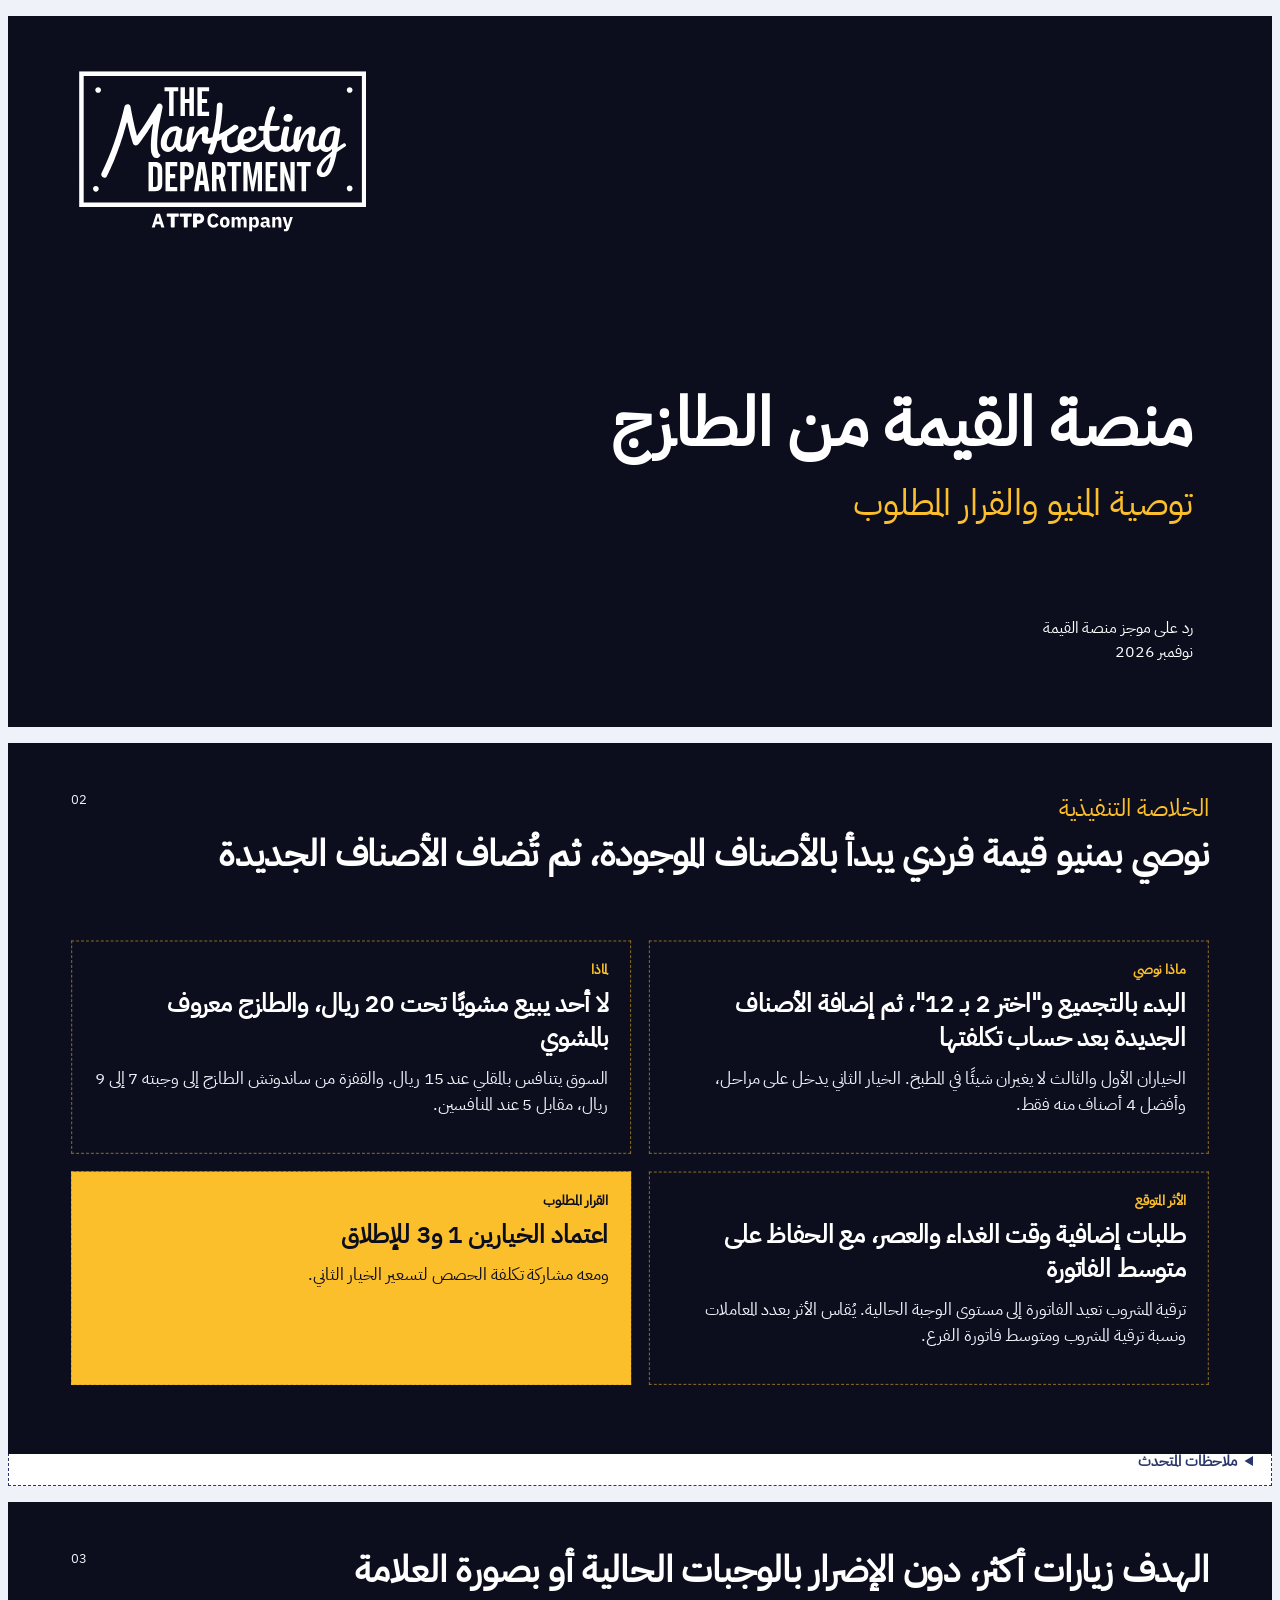
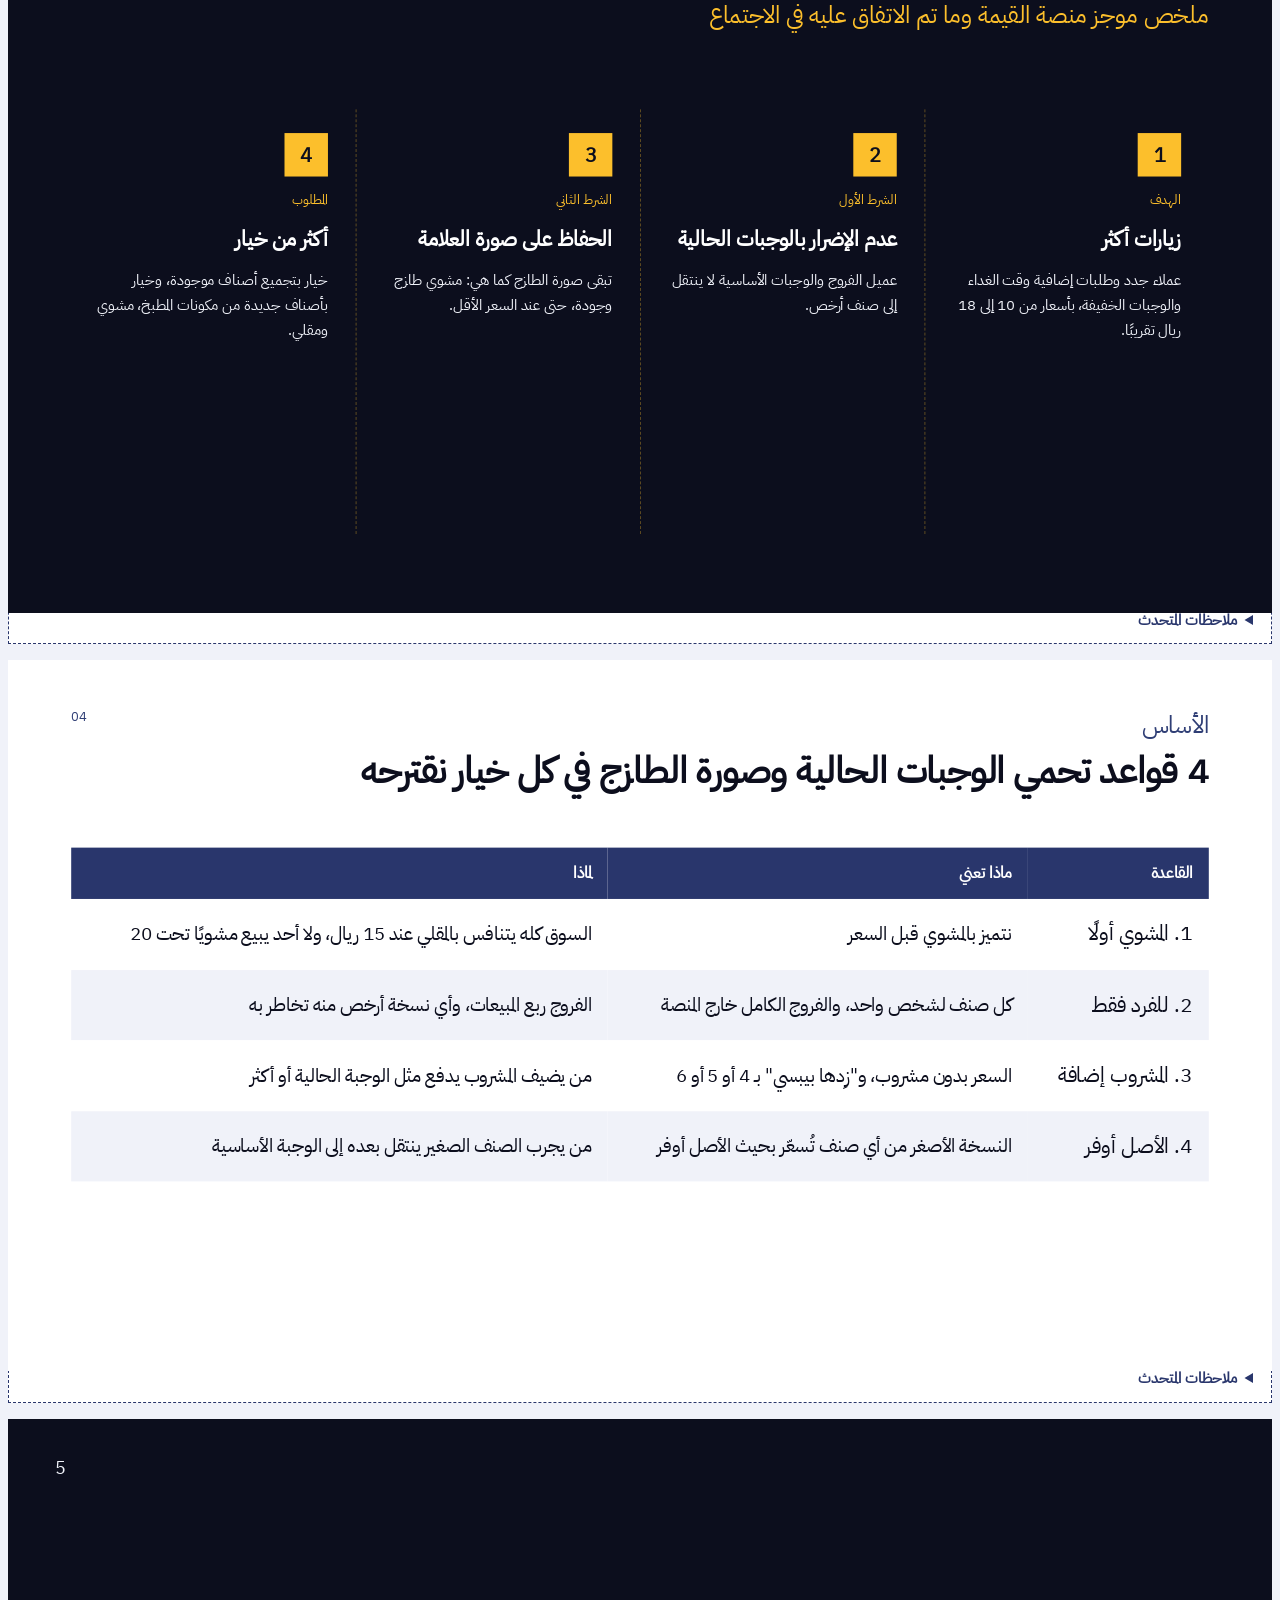
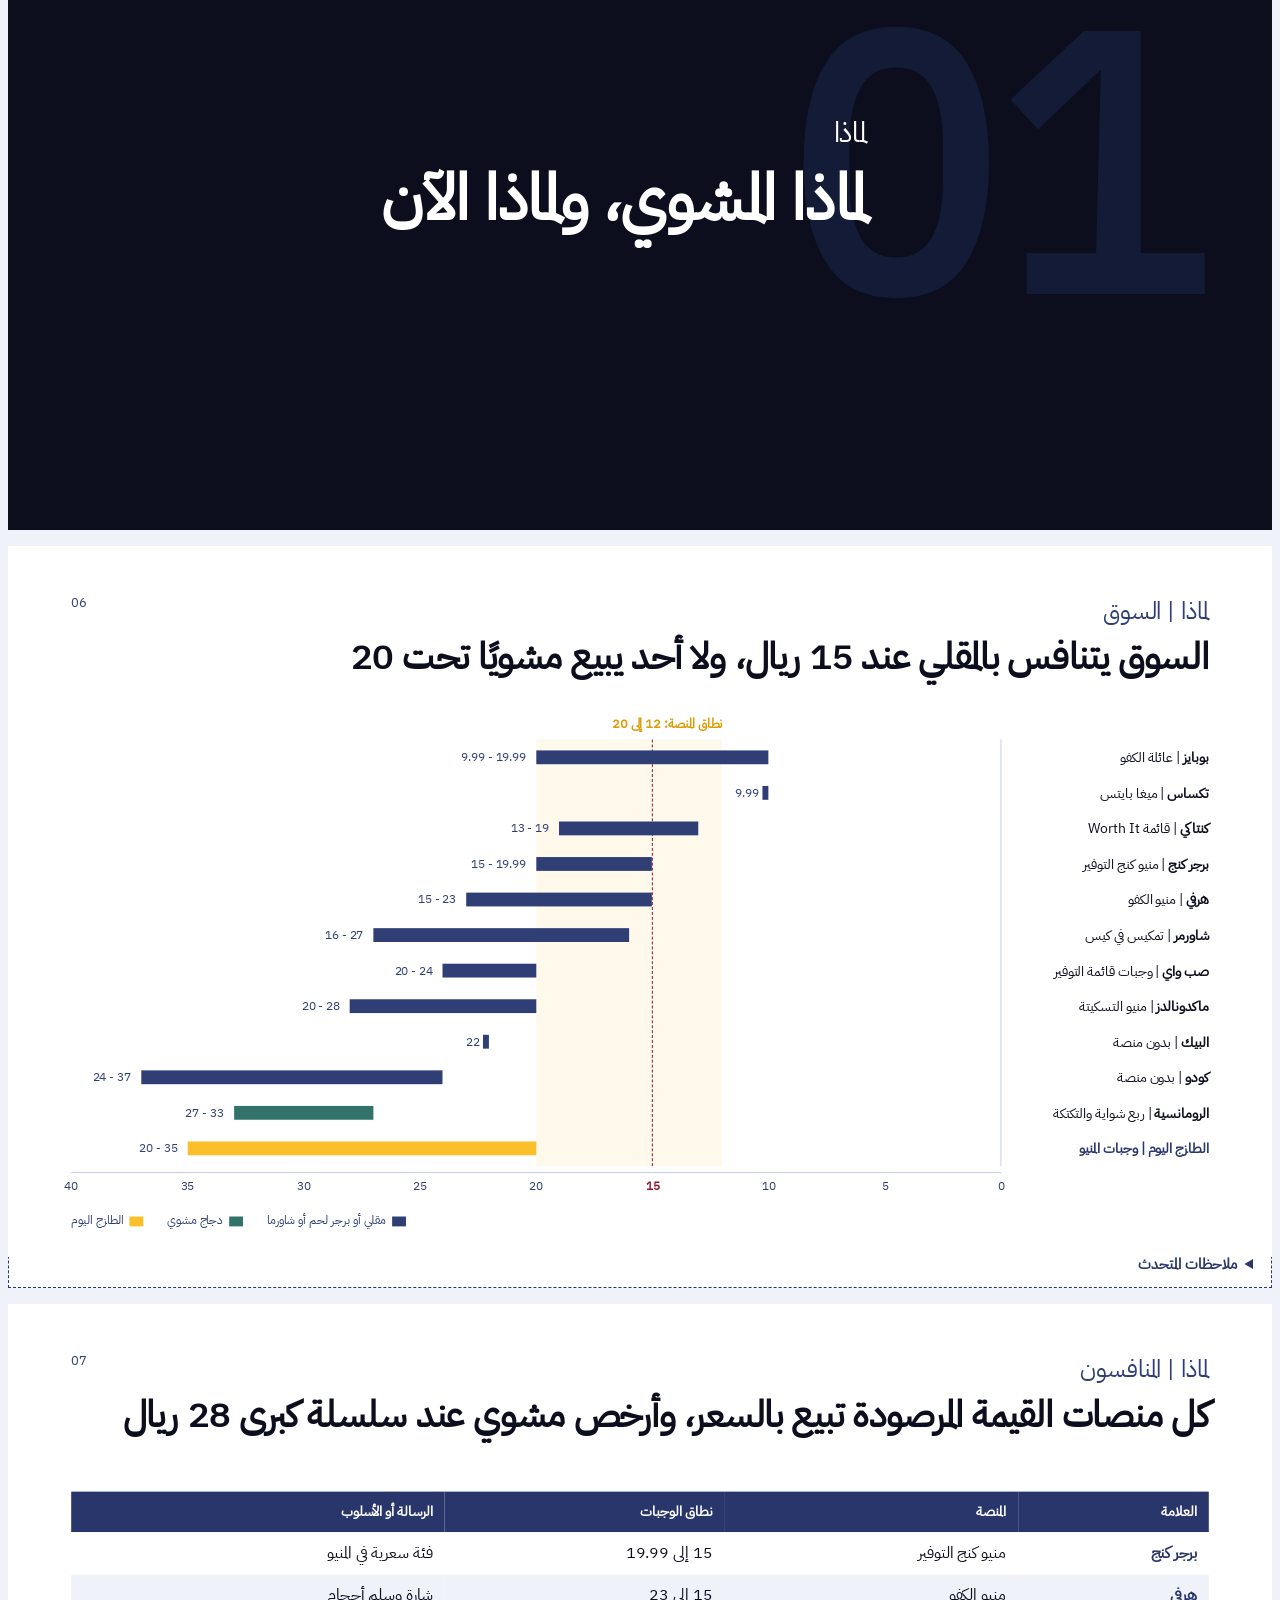
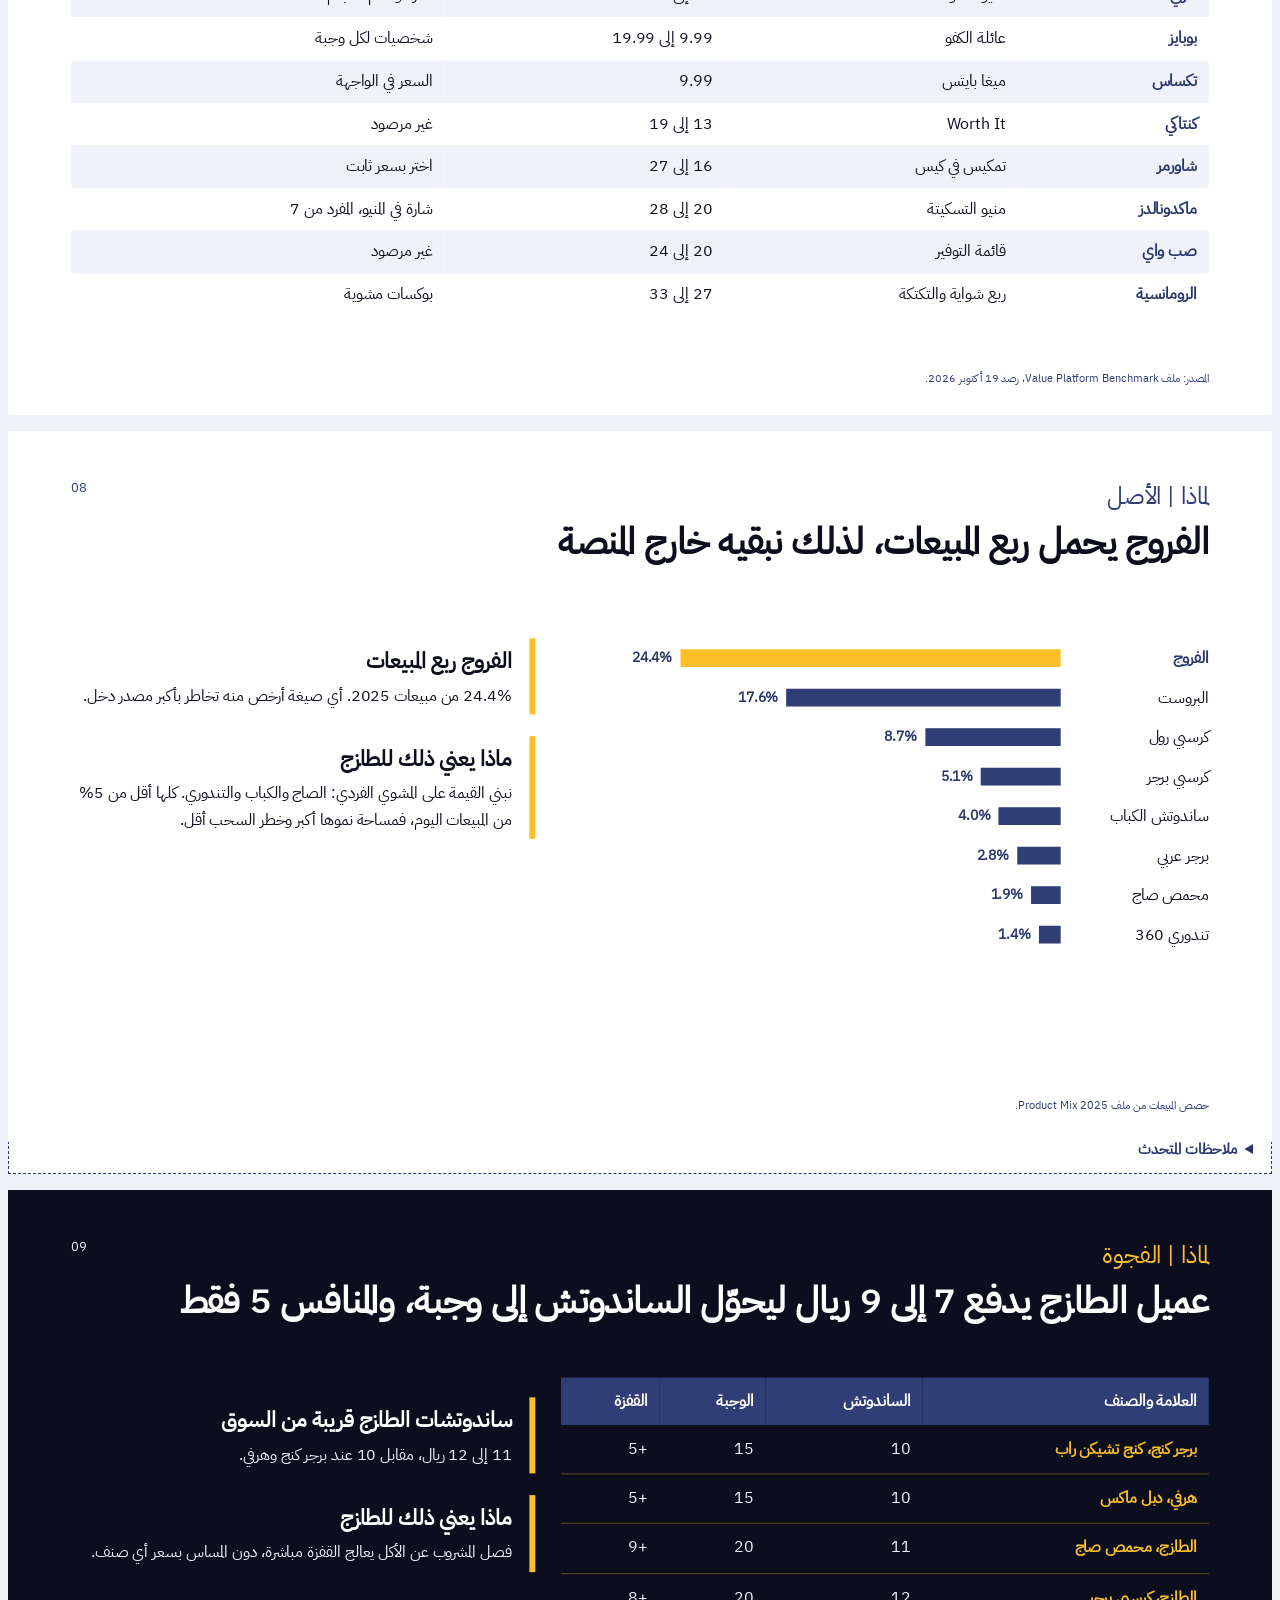
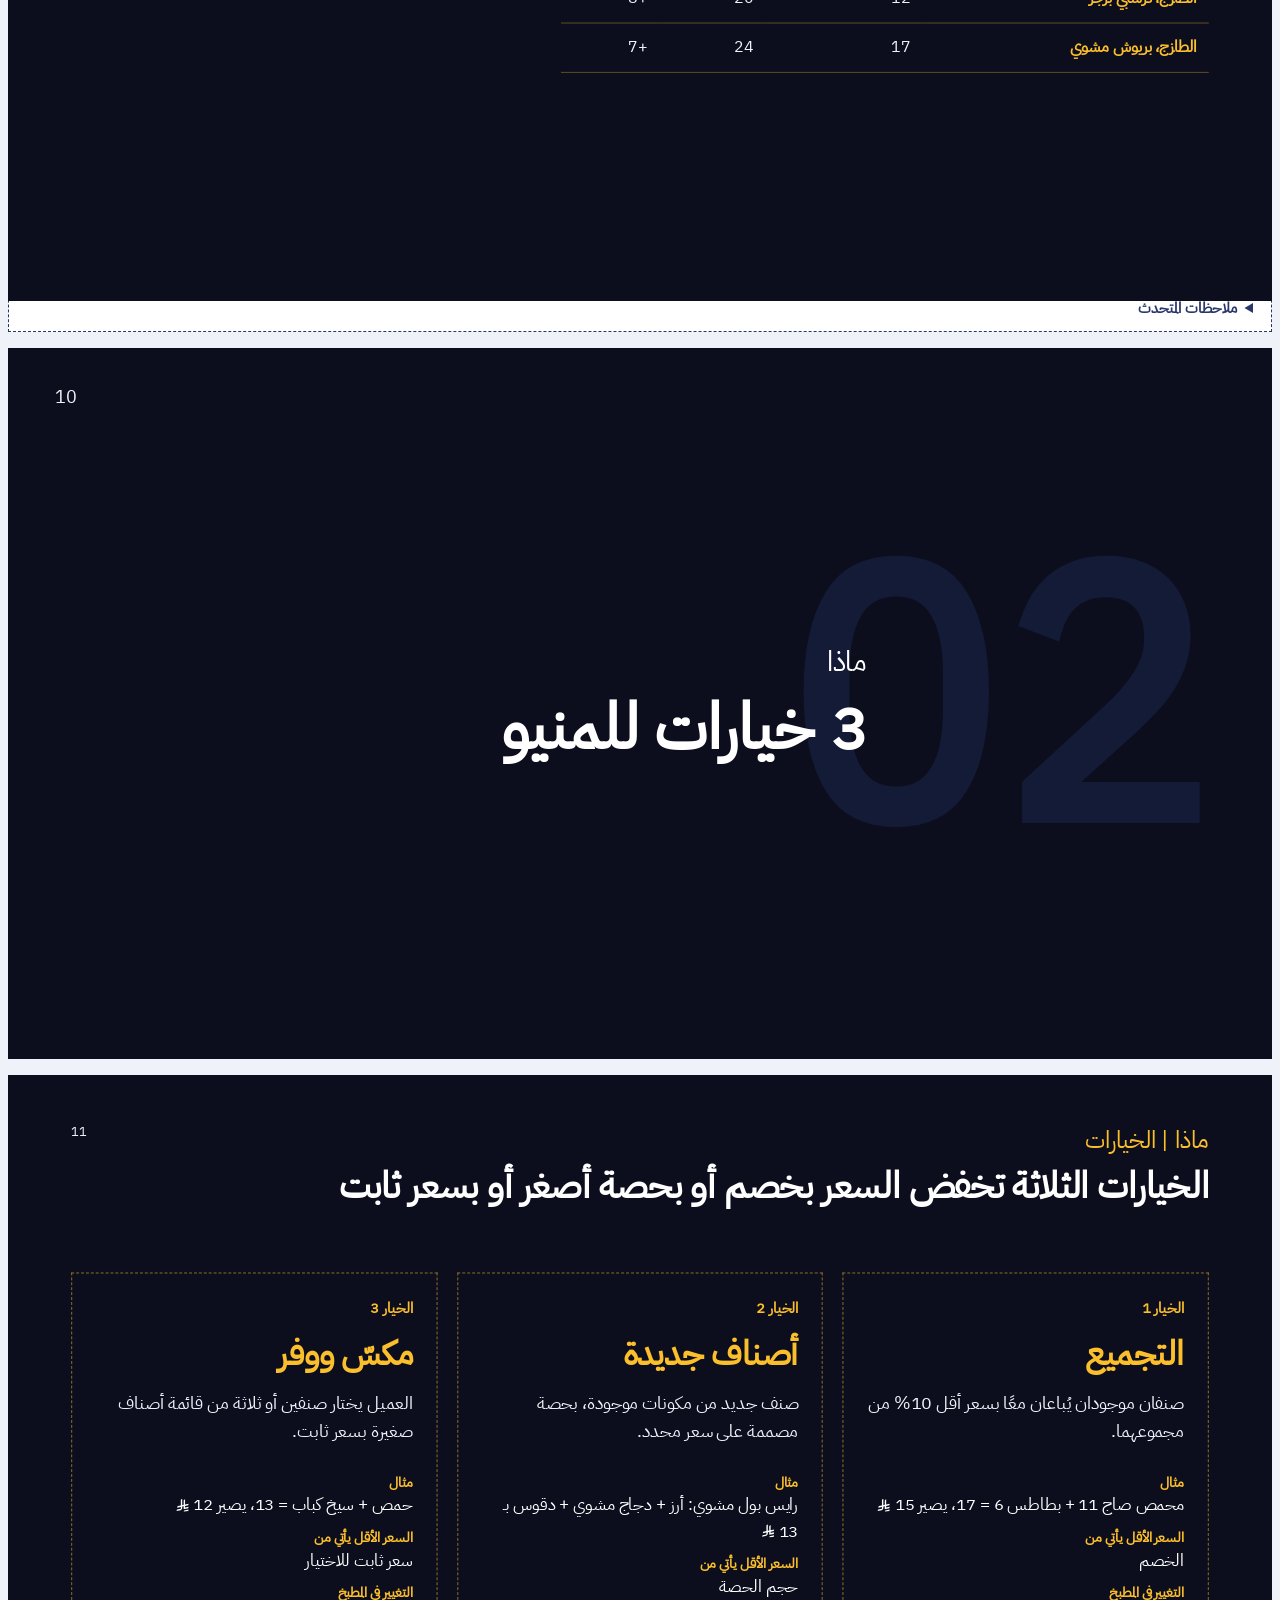
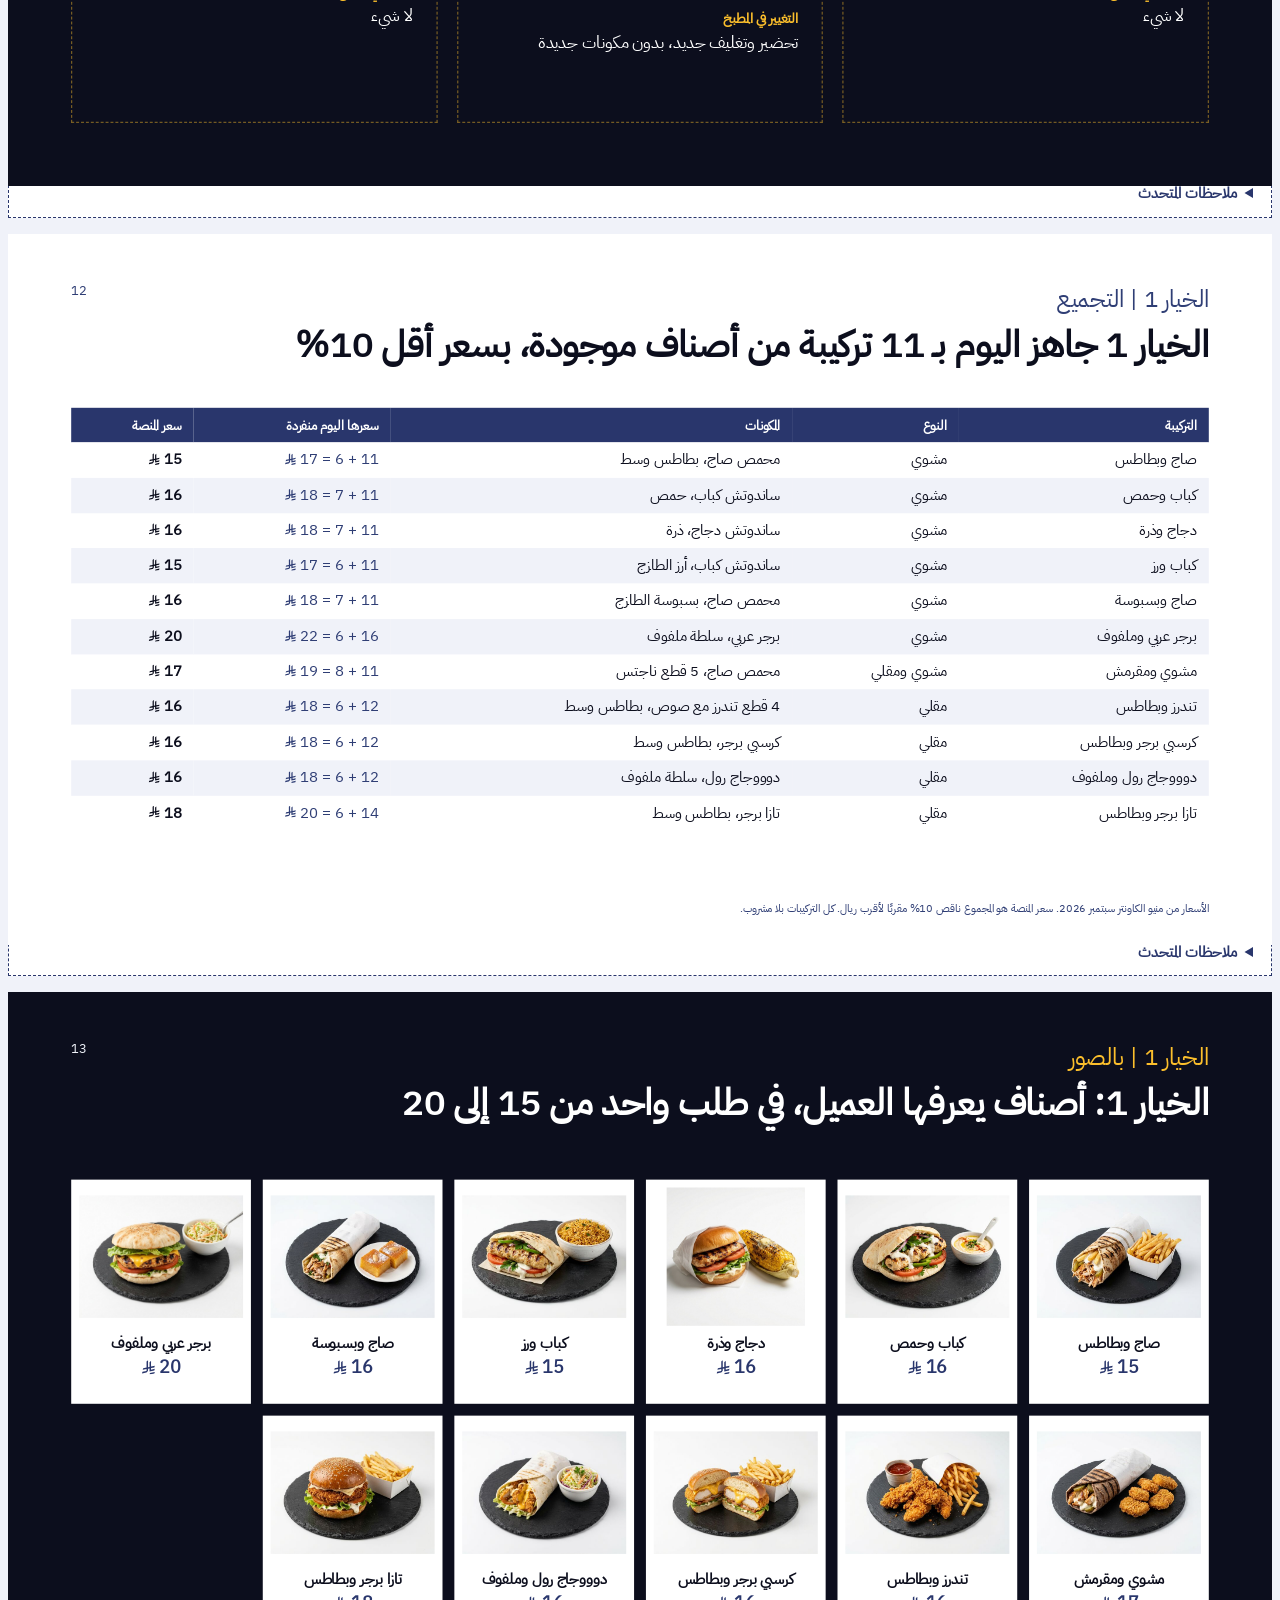
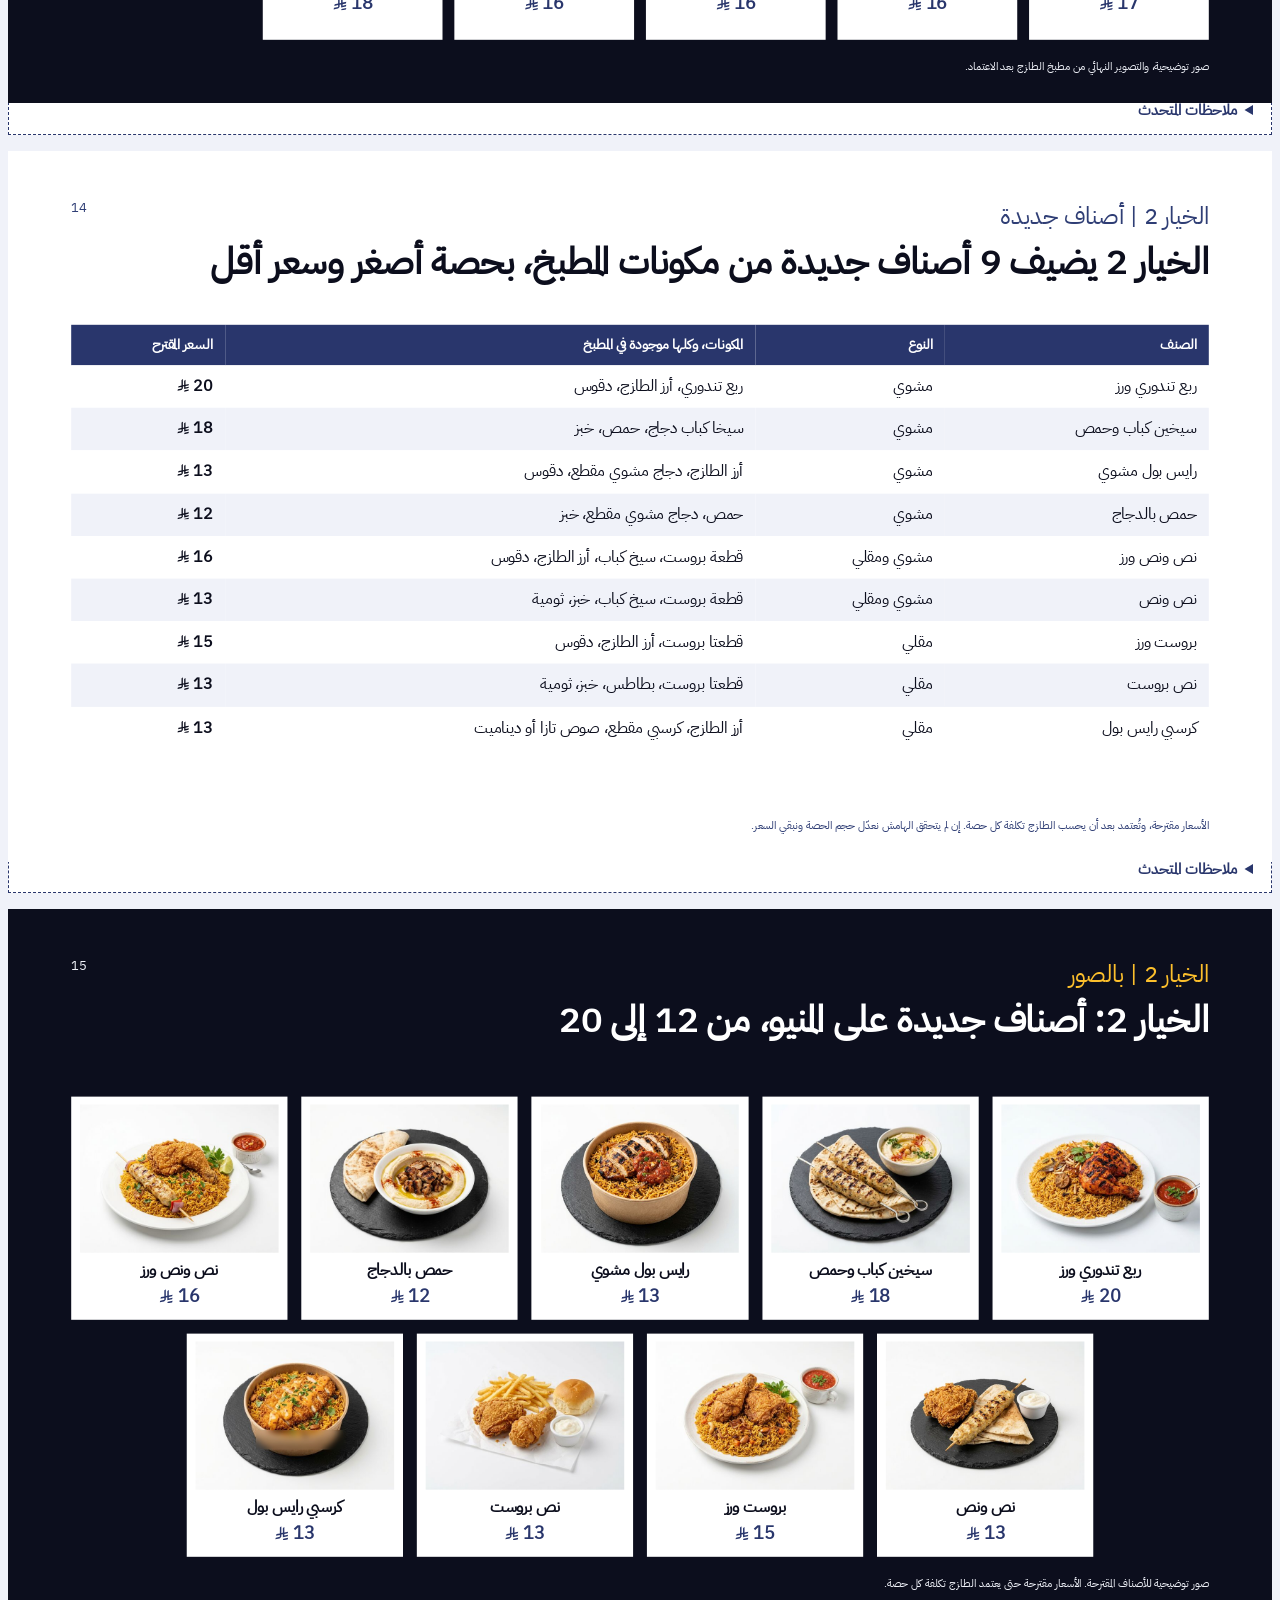
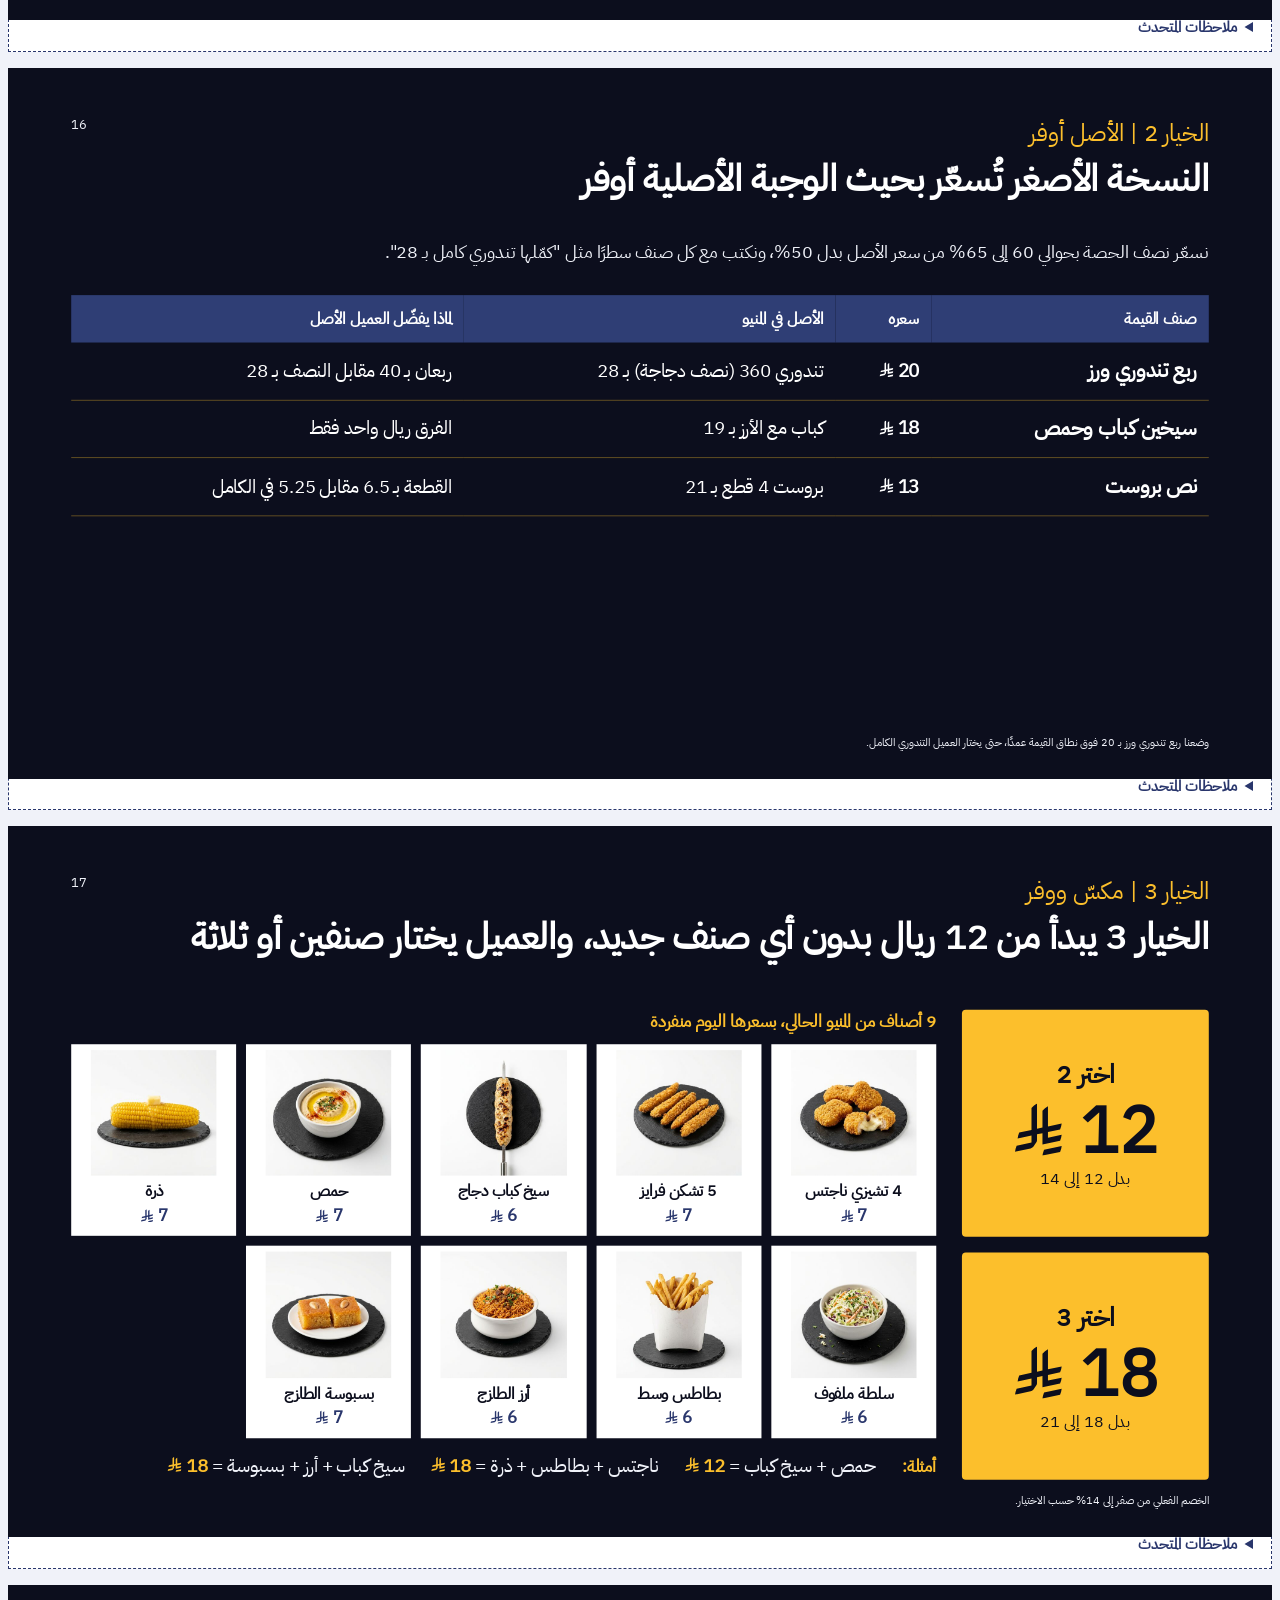
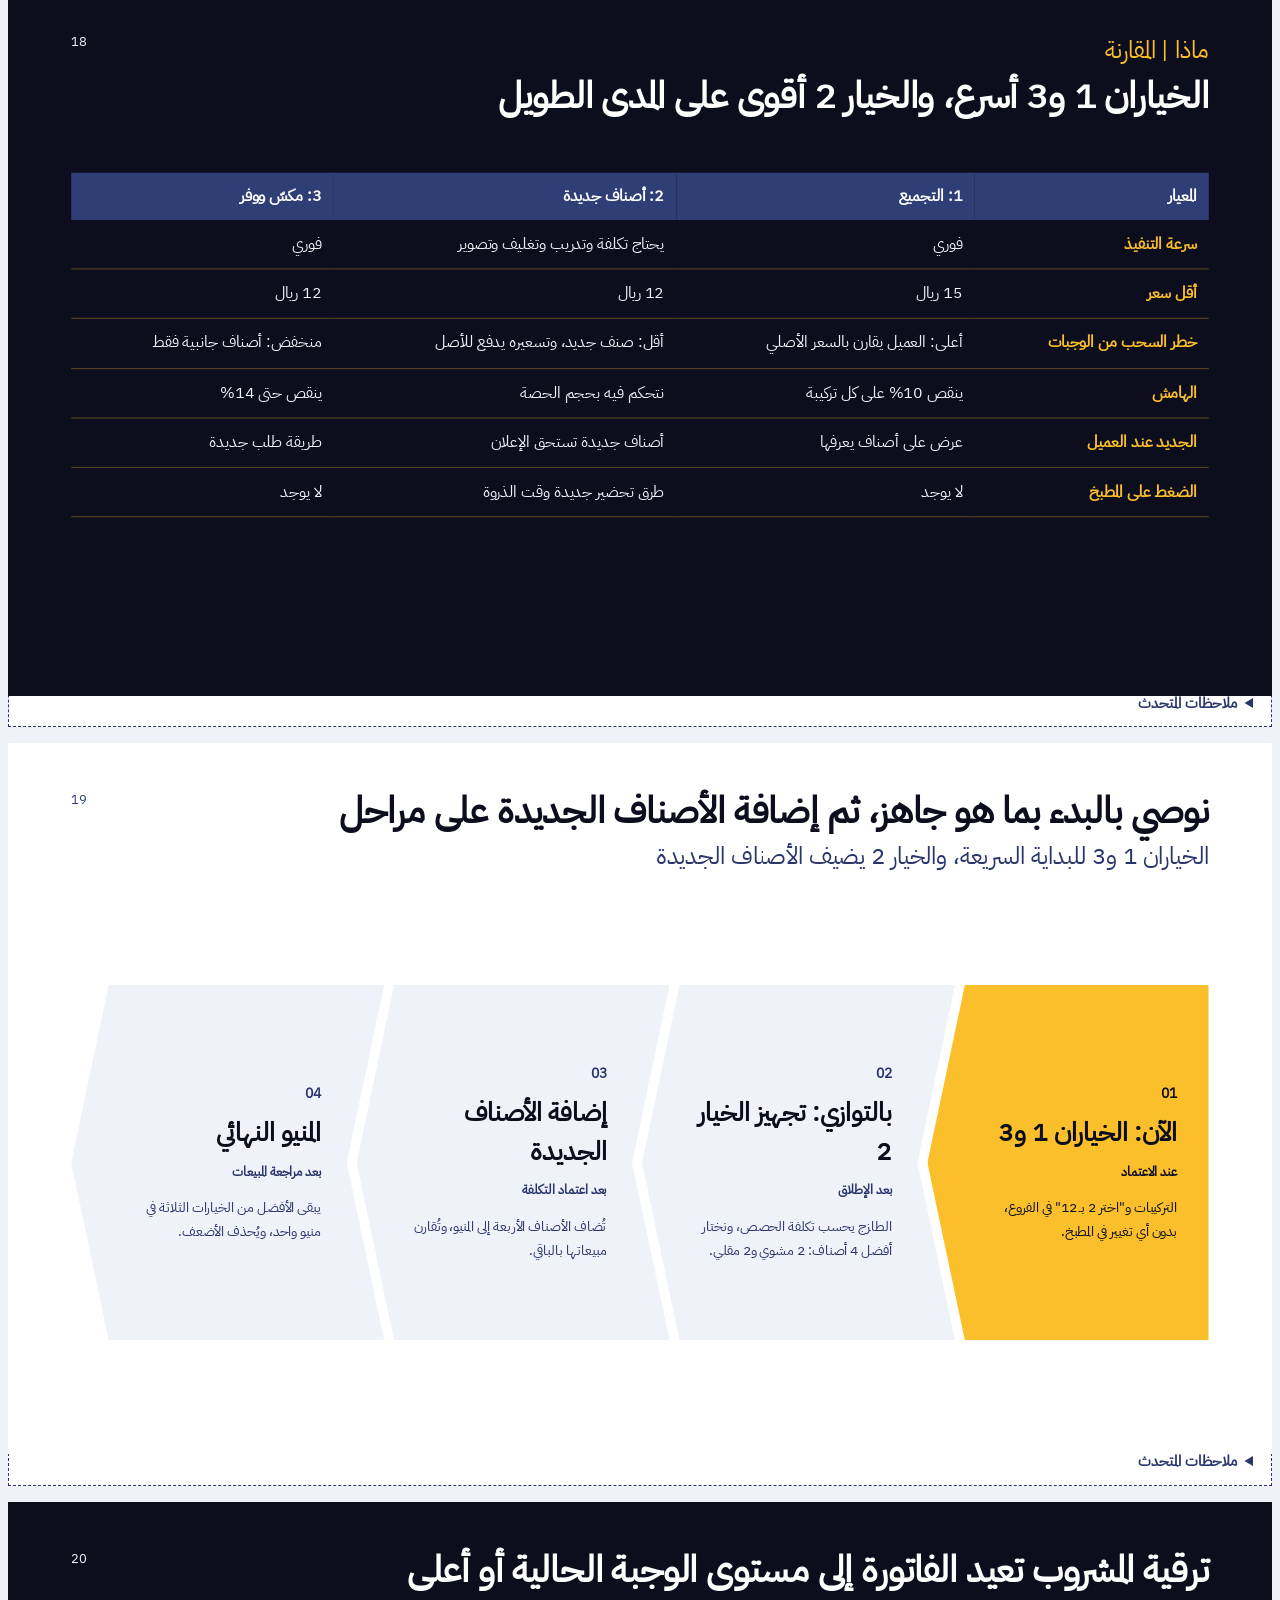
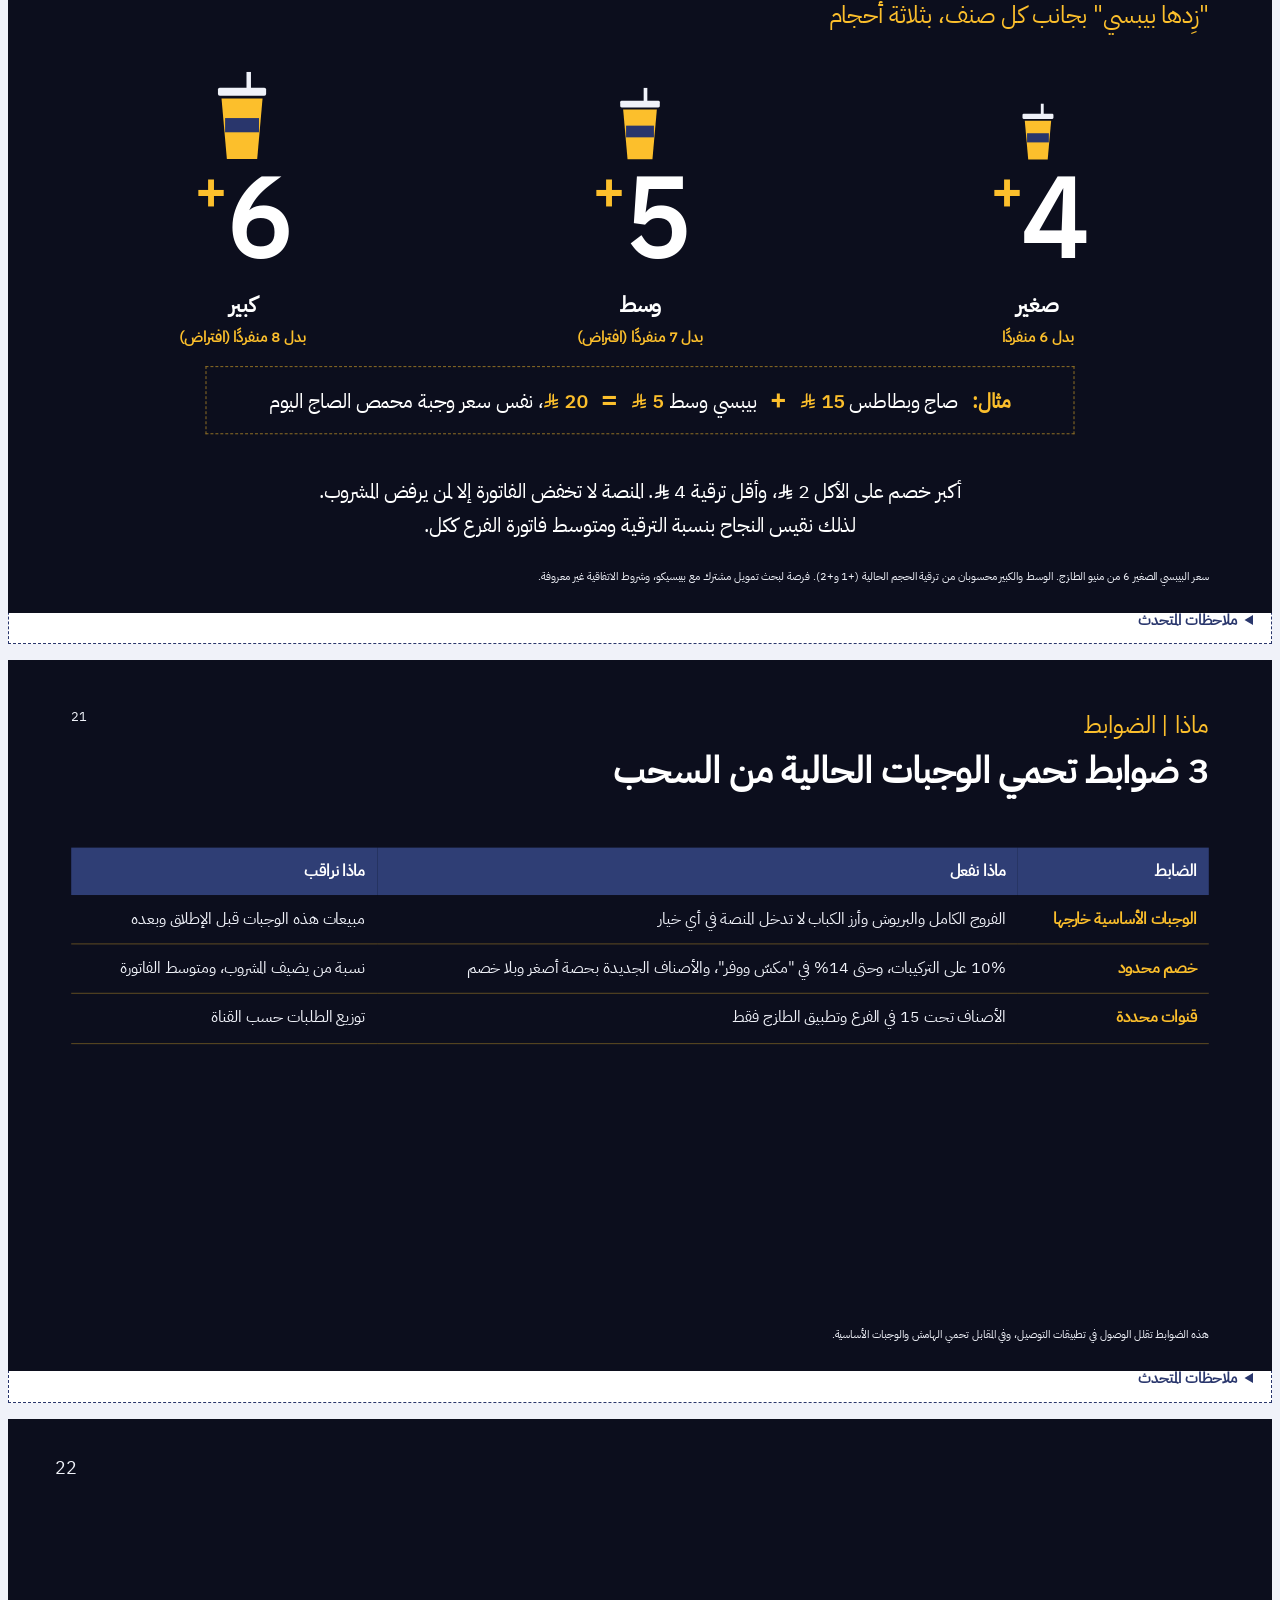
==== commit 63a783d7: "Al Tazaj deck final: formal wording, drop pilot and appendix, trim competitors and guardrails Co-Aut" ====
--- a/altazaj-value-platform/index.html
+++ b/altazaj-value-platform/index.html
@@ -435,6 +435,12 @@
 .dnext > div { border: 1px dashed rgba(252,191,44,0.55); padding: 16px 20px; font-size: 18px; line-height: 1.6; color: #f0f2f9; text-align: right; }
 .dnext b { display: block; color: #fcbf2c; font-size: 16px; margin-bottom: 4px; }
 
+/* final: 9 cards as 5 + 4 centered */
+.mgrid.g54 { grid-template-columns: repeat(10, 1fr); gap: 14px; }
+.mgrid.g54 .mcard { grid-column: span 2; }
+.mgrid.g54 .mcard:nth-child(6) { grid-column: 2 / span 2; }
+.mgrid.g54 .mcard img { height: 150px; }
+
 details.notes { width: min(1280px, calc(100vw - 16px)); }
 </style>
 </head>
@@ -446,7 +452,7 @@
   <img class="logo" src="assets/TMD-logo-white.svg" alt="The Marketing Department">
   <div class="text-block">
     <h1 class="title">منصة القيمة من الطازج</h1>
-    <p class="subtitle">توصية وخطة تجربة للقرار</p>
+    <p class="subtitle">توصية المنيو والقرار المطلوب</p>
   </div>
   <div class="versioning"><span>رد على موجز منصة القيمة</span><span>نوفمبر 2026</span></div>
 </section></div></div>
@@ -456,13 +462,13 @@
   <div class="page-num">02</div>
   <div class="header">
     <div class="crumb">الخلاصة التنفيذية</div>
-    <div class="title">نوصي بمنيو فاليو فردي يبدأ بأصناف موجودة، ونقرر التعميم بعد تجربة 6 أسابيع</div>
+    <div class="title">نوصي بمنيو قيمة فردي يبدأ بالأصناف الموجودة، ثم تُضاف الأصناف الجديدة</div>
   </div>
   <div class="quad">
-    <div class="q"><div class="k">ماذا نوصي</div><h4>نبدأ بالتجميع و"اختر 2 بـ 12" الآن، ونضيف الأصناف الجديدة بعد حساب تكلفتها</h4><p>الخياران الأول والثالث لا يغيران شيئًا في المطبخ. الخيار الثاني يدخل على مراحل، وأفضل 4 أصناف منه فقط.</p></div>
+    <div class="q"><div class="k">ماذا نوصي</div><h4>البدء بالتجميع و"اختر 2 بـ 12"، ثم إضافة الأصناف الجديدة بعد حساب تكلفتها</h4><p>الخياران الأول والثالث لا يغيران شيئًا في المطبخ. الخيار الثاني يدخل على مراحل، وأفضل 4 أصناف منه فقط.</p></div>
     <div class="q"><div class="k">لماذا</div><h4>لا أحد يبيع مشويًا تحت 20 ريال، والطازج معروف بالمشوي</h4><p>السوق يتنافس بالمقلي عند 15 ريال. والقفزة من ساندوتش الطازج إلى وجبته 7 إلى 9 ريال، مقابل 5 عند المنافسين.</p></div>
-    <div class="q"><div class="k">الأثر المتوقع</div><h4>طلبات إضافية وقت الغداء والعصر، بدون خسارة في الفاتورة</h4><p>الحد المقترح في التجربة: معاملات أعلى 5% من الفروع المرجعية، وفاتورة الفرع لا تنخفض أكثر من 3%. الأثر الفعلي نعرفه من التجربة.</p></div>
-    <div class="q ask"><div class="k">القرار المطلوب</div><h4>اعتماد التجربة بالخيارين 1 و3، لتبدأ خلال أسبوعين</h4><p>ومعه اختيار فروع التجربة ومشاركة تكلفة الحصص لتسعير الخيار الثاني.</p></div>
+    <div class="q"><div class="k">الأثر المتوقع</div><h4>طلبات إضافية وقت الغداء والعصر، مع الحفاظ على متوسط الفاتورة</h4><p>ترقية المشروب تعيد الفاتورة إلى مستوى الوجبة الحالية. يُقاس الأثر بعدد المعاملات ونسبة ترقية المشروب ومتوسط فاتورة الفرع.</p></div>
+    <div class="q ask"><div class="k">القرار المطلوب</div><h4>اعتماد الخيارين 1 و3 للإطلاق</h4><p>ومعه مشاركة تكلفة الحصص لتسعير الخيار الثاني.</p></div>
   </div>
 </section></div>
 <details class="notes"><summary>ملاحظات المتحدث</summary><p>ابدأ بالقرار ثم الأسباب. لا تذكر أرقام أثر لا نملكها: قل إن الحدود مقترحة والأثر يُقاس في التجربة. الجزء الإبداعي يعرضه سلمان بعد هذا العرض.</p></details></div>
@@ -471,14 +477,14 @@
 <div class="unit-wrap"><div class="slide-wrap"><section class="slide dark ps rtl">
   <div class="page-num">03</div>
   <div class="header">
-    <div class="title">طلبتم زيارات أكثر، بشرط ألا نضر الوجبات الحالية ولا نبدو رخيصين</div>
-    <div class="subtitle">هذا ما فهمناه من موجز الطازج ومن اجتماعنا معكم</div>
+    <div class="title">الهدف زيارات أكثر، دون الإضرار بالوجبات الحالية أو بصورة العلامة</div>
+    <div class="subtitle">ملخص موجز منصة القيمة وما تم الاتفاق عليه في الاجتماع</div>
   </div>
   <div class="body">
-    <div class="step"><div class="badge">1</div><span class="tag">الهدف</span><h4>زيارات أكثر</h4><p>عملاء جدد وطلبات إضافية وقت الغداء والسناك، بأسعار من 10 إلى 18 ريال تقريبًا.</p></div>
-    <div class="step"><div class="badge">2</div><span class="tag">الشرط الأول</span><h4>لا نضر الوجبات الحالية</h4><p>عميل الفروج والوجبات الأساسية لا ينتقل إلى صنف أرخص.</p></div>
-    <div class="step"><div class="badge">3</div><span class="tag">الشرط الثاني</span><h4>لا نصير "رخيصين"</h4><p>صورة الطازج تبقى كما هي، مشوي طازج وجودة، حتى عند السعر الأقل.</p></div>
-    <div class="step"><div class="badge">4</div><span class="tag">طلبكم في الاجتماع</span><h4>أكثر من خيار</h4><p>خيار بتجميع أصناف موجودة، وخيار بأصناف جديدة من مكونات المطبخ، مشوي ومقلي.</p></div>
+    <div class="step"><div class="badge">1</div><span class="tag">الهدف</span><h4>زيارات أكثر</h4><p>عملاء جدد وطلبات إضافية وقت الغداء والوجبات الخفيفة، بأسعار من 10 إلى 18 ريال تقريبًا.</p></div>
+    <div class="step"><div class="badge">2</div><span class="tag">الشرط الأول</span><h4>عدم الإضرار بالوجبات الحالية</h4><p>عميل الفروج والوجبات الأساسية لا ينتقل إلى صنف أرخص.</p></div>
+    <div class="step"><div class="badge">3</div><span class="tag">الشرط الثاني</span><h4>الحفاظ على صورة العلامة</h4><p>تبقى صورة الطازج كما هي: مشوي طازج وجودة، حتى عند السعر الأقل.</p></div>
+    <div class="step"><div class="badge">4</div><span class="tag">المطلوب</span><h4>أكثر من خيار</h4><p>خيار بتجميع أصناف موجودة، وخيار بأصناف جديدة من مكونات المطبخ، مشوي ومقلي.</p></div>
   </div>
 </section></div>
 <details class="notes"><summary>ملاحظات المتحدث</summary><p>ابدأ من كلام العميل نفسه. اسأل: هل هذا ملخص صحيح لما طلبتموه؟</p></details></div>
@@ -555,17 +561,17 @@
   </div>
   <div class="body">
     <table class="tmd sm">
-      <thead><tr><th>العلامة</th><th>المنصة</th><th>نطاق الوجبات</th><th>الرسالة أو الأسلوب</th><th>القناة المرصودة</th></tr></thead>
+      <thead><tr><th>العلامة</th><th>المنصة</th><th>نطاق الوجبات</th><th>الرسالة أو الأسلوب</th></tr></thead>
       <tbody>
-        <tr><td class="tier">برجر كنج</td><td>منيو كنج التوفير</td><td>15 إلى 19.99</td><td>فئة سعرية في المنيو</td><td>الموقع والتطبيق</td></tr>
-        <tr><td class="tier">هرفي</td><td>منيو الكفو</td><td>15 إلى 23</td><td>شارة وسلم أحجام</td><td>الموقع</td></tr>
-        <tr><td class="tier">بوبايز</td><td>عائلة الكفو</td><td>9.99 إلى 19.99</td><td>شخصيات لكل وجبة</td><td>داخل الفروع</td></tr>
-        <tr><td class="tier">تكساس</td><td>ميغا بايتس</td><td>9.99</td><td>السعر في الواجهة</td><td>سوشال</td></tr>
-        <tr><td class="tier">كنتاكي</td><td>Worth It</td><td>13 إلى 19</td><td>غير مرصود</td><td>نينجا</td></tr>
-        <tr><td class="tier">شاورمر</td><td>تمكيس في كيس</td><td>16 إلى 27</td><td>اختر بسعر ثابت</td><td>الموقع والتطبيق</td></tr>
-        <tr><td class="tier">ماكدونالدز</td><td>منيو التسكيتة</td><td>20 إلى 28</td><td>شارة في المنيو، المفرد من 7</td><td>نينجا</td></tr>
-        <tr><td class="tier">صب واي</td><td>قائمة التوفير</td><td>20 إلى 24</td><td>غير مرصود</td><td>الموقع</td></tr>
-        <tr><td class="tier">الرومانسية</td><td>ربع شواية والتكتكة</td><td>27 إلى 33</td><td>بوكسات مشوية</td><td>الموقع والتطبيق</td></tr>
+        <tr><td class="tier">برجر كنج</td><td>منيو كنج التوفير</td><td>15 إلى 19.99</td><td>فئة سعرية في المنيو</td></tr>
+        <tr><td class="tier">هرفي</td><td>منيو الكفو</td><td>15 إلى 23</td><td>شارة وسلم أحجام</td></tr>
+        <tr><td class="tier">بوبايز</td><td>عائلة الكفو</td><td>9.99 إلى 19.99</td><td>شخصيات لكل وجبة</td></tr>
+        <tr><td class="tier">تكساس</td><td>ميغا بايتس</td><td>9.99</td><td>السعر في الواجهة</td></tr>
+        <tr><td class="tier">كنتاكي</td><td>Worth It</td><td>13 إلى 19</td><td>غير مرصود</td></tr>
+        <tr><td class="tier">شاورمر</td><td>تمكيس في كيس</td><td>16 إلى 27</td><td>اختر بسعر ثابت</td></tr>
+        <tr><td class="tier">ماكدونالدز</td><td>منيو التسكيتة</td><td>20 إلى 28</td><td>شارة في المنيو، المفرد من 7</td></tr>
+        <tr><td class="tier">صب واي</td><td>قائمة التوفير</td><td>20 إلى 24</td><td>غير مرصود</td></tr>
+        <tr><td class="tier">الرومانسية</td><td>ربع شواية والتكتكة</td><td>27 إلى 33</td><td>بوكسات مشوية</td></tr>
       </tbody>
     </table>
   </div>
@@ -721,7 +727,7 @@
     <div class="crumb">الخيار 2 | بالصور</div>
     <div class="title">الخيار 2: أصناف جديدة على المنيو، من 12 إلى 20</div>
   </div>
-  <div class="mgrid g6">
+  <div class="mgrid g54">
     <div class="mcard"><img src="assets/menu-ai/tandoori_rice.jpg" alt="ربع تندوري ورز" loading="eager"><div class="mname">ربع تندوري ورز</div><div class="mprice">20 <svg class="sar" viewBox="0 0 1124.14 1256.39" aria-label="ريال"><path d="M699.62,1113.02h0c-20.06,44.48-33.32,92.75-38.4,143.37l424.51-90.24c20.06-44.47,33.31-92.75,38.4-143.37l-424.51,90.24Z"></path><path d="M1085.73,895.8c20.06-44.47,33.32-92.75,38.4-143.37l-330.68,70.33v-135.2l292.27-62.11c20.06-44.47,33.32-92.75,38.4-143.37l-330.68,70.27V66.13c-50.67,28.45-95.67,66.32-132.25,110.99v403.35l-132.25,28.11V0c-50.67,28.44-95.67,66.32-132.25,110.99v525.69l-295.91,62.88c-20.06,44.47-33.33,92.75-38.42,143.37l334.33-71.05v170.26l-358.3,76.14c-20.06,44.47-33.32,92.75-38.4,143.37l375.04-79.7c30.53-6.35,56.77-24.4,73.83-49.24l68.78-101.97v-.02c7.14-10.55,11.3-23.27,11.3-36.97v-149.98l132.25-28.11v270.4l424.53-90.28Z"></path></svg></div></div><div class="mcard"><img src="assets/menu-ai/kebab_hummus2.jpg" alt="سيخين كباب وحمص" loading="eager"><div class="mname">سيخين كباب وحمص</div><div class="mprice">18 <svg class="sar" viewBox="0 0 1124.14 1256.39" aria-label="ريال"><path d="M699.62,1113.02h0c-20.06,44.48-33.32,92.75-38.4,143.37l424.51-90.24c20.06-44.47,33.31-92.75,38.4-143.37l-424.51,90.24Z"></path><path d="M1085.73,895.8c20.06-44.47,33.32-92.75,38.4-143.37l-330.68,70.33v-135.2l292.27-62.11c20.06-44.47,33.32-92.75,38.4-143.37l-330.68,70.27V66.13c-50.67,28.45-95.67,66.32-132.25,110.99v403.35l-132.25,28.11V0c-50.67,28.44-95.67,66.32-132.25,110.99v525.69l-295.91,62.88c-20.06,44.47-33.33,92.75-38.42,143.37l334.33-71.05v170.26l-358.3,76.14c-20.06,44.47-33.32,92.75-38.4,143.37l375.04-79.7c30.53-6.35,56.77-24.4,73.83-49.24l68.78-101.97v-.02c7.14-10.55,11.3-23.27,11.3-36.97v-149.98l132.25-28.11v270.4l424.53-90.28Z"></path></svg></div></div><div class="mcard"><img src="assets/menu-ai/rice_bowl.jpg" alt="رايس بول مشوي" loading="eager"><div class="mname">رايس بول مشوي</div><div class="mprice">13 <svg class="sar" viewBox="0 0 1124.14 1256.39" aria-label="ريال"><path d="M699.62,1113.02h0c-20.06,44.48-33.32,92.75-38.4,143.37l424.51-90.24c20.06-44.47,33.31-92.75,38.4-143.37l-424.51,90.24Z"></path><path d="M1085.73,895.8c20.06-44.47,33.32-92.75,38.4-143.37l-330.68,70.33v-135.2l292.27-62.11c20.06-44.47,33.32-92.75,38.4-143.37l-330.68,70.27V66.13c-50.67,28.45-95.67,66.32-132.25,110.99v403.35l-132.25,28.11V0c-50.67,28.44-95.67,66.32-132.25,110.99v525.69l-295.91,62.88c-20.06,44.47-33.33,92.75-38.42,143.37l334.33-71.05v170.26l-358.3,76.14c-20.06,44.47-33.32,92.75-38.4,143.37l375.04-79.7c30.53-6.35,56.77-24.4,73.83-49.24l68.78-101.97v-.02c7.14-10.55,11.3-23.27,11.3-36.97v-149.98l132.25-28.11v270.4l424.53-90.28Z"></path></svg></div></div><div class="mcard"><img src="assets/menu-ai/hummus_chicken.jpg" alt="حمص بالدجاج" loading="eager"><div class="mname">حمص بالدجاج</div><div class="mprice">12 <svg class="sar" viewBox="0 0 1124.14 1256.39" aria-label="ريال"><path d="M699.62,1113.02h0c-20.06,44.48-33.32,92.75-38.4,143.37l424.51-90.24c20.06-44.47,33.31-92.75,38.4-143.37l-424.51,90.24Z"></path><path d="M1085.73,895.8c20.06-44.47,33.32-92.75,38.4-143.37l-330.68,70.33v-135.2l292.27-62.11c20.06-44.47,33.32-92.75,38.4-143.37l-330.68,70.27V66.13c-50.67,28.45-95.67,66.32-132.25,110.99v403.35l-132.25,28.11V0c-50.67,28.44-95.67,66.32-132.25,110.99v525.69l-295.91,62.88c-20.06,44.47-33.33,92.75-38.42,143.37l334.33-71.05v170.26l-358.3,76.14c-20.06,44.47-33.32,92.75-38.4,143.37l375.04-79.7c30.53-6.35,56.77-24.4,73.83-49.24l68.78-101.97v-.02c7.14-10.55,11.3-23.27,11.3-36.97v-149.98l132.25-28.11v270.4l424.53-90.28Z"></path></svg></div></div><div class="mcard"><img src="assets/menu-ai/half_half_rice.jpg" alt="نص ونص ورز" loading="eager"><div class="mname">نص ونص ورز</div><div class="mprice">16 <svg class="sar" viewBox="0 0 1124.14 1256.39" aria-label="ريال"><path d="M699.62,1113.02h0c-20.06,44.48-33.32,92.75-38.4,143.37l424.51-90.24c20.06-44.47,33.31-92.75,38.4-143.37l-424.51,90.24Z"></path><path d="M1085.73,895.8c20.06-44.47,33.32-92.75,38.4-143.37l-330.68,70.33v-135.2l292.27-62.11c20.06-44.47,33.32-92.75,38.4-143.37l-330.68,70.27V66.13c-50.67,28.45-95.67,66.32-132.25,110.99v403.35l-132.25,28.11V0c-50.67,28.44-95.67,66.32-132.25,110.99v525.69l-295.91,62.88c-20.06,44.47-33.33,92.75-38.42,143.37l334.33-71.05v170.26l-358.3,76.14c-20.06,44.47-33.32,92.75-38.4,143.37l375.04-79.7c30.53-6.35,56.77-24.4,73.83-49.24l68.78-101.97v-.02c7.14-10.55,11.3-23.27,11.3-36.97v-149.98l132.25-28.11v270.4l424.53-90.28Z"></path></svg></div></div><div class="mcard"><img src="assets/menu-ai/half_half.jpg" alt="نص ونص" loading="eager"><div class="mname">نص ونص</div><div class="mprice">13 <svg class="sar" viewBox="0 0 1124.14 1256.39" aria-label="ريال"><path d="M699.62,1113.02h0c-20.06,44.48-33.32,92.75-38.4,143.37l424.51-90.24c20.06-44.47,33.31-92.75,38.4-143.37l-424.51,90.24Z"></path><path d="M1085.73,895.8c20.06-44.47,33.32-92.75,38.4-143.37l-330.68,70.33v-135.2l292.27-62.11c20.06-44.47,33.32-92.75,38.4-143.37l-330.68,70.27V66.13c-50.67,28.45-95.67,66.32-132.25,110.99v403.35l-132.25,28.11V0c-50.67,28.44-95.67,66.32-132.25,110.99v525.69l-295.91,62.88c-20.06,44.47-33.33,92.75-38.42,143.37l334.33-71.05v170.26l-358.3,76.14c-20.06,44.47-33.32,92.75-38.4,143.37l375.04-79.7c30.53-6.35,56.77-24.4,73.83-49.24l68.78-101.97v-.02c7.14-10.55,11.3-23.27,11.3-36.97v-149.98l132.25-28.11v270.4l424.53-90.28Z"></path></svg></div></div><div class="mcard"><img src="assets/menu-ai/broast_rice.jpg" alt="بروست ورز" loading="eager"><div class="mname">بروست ورز</div><div class="mprice">15 <svg class="sar" viewBox="0 0 1124.14 1256.39" aria-label="ريال"><path d="M699.62,1113.02h0c-20.06,44.48-33.32,92.75-38.4,143.37l424.51-90.24c20.06-44.47,33.31-92.75,38.4-143.37l-424.51,90.24Z"></path><path d="M1085.73,895.8c20.06-44.47,33.32-92.75,38.4-143.37l-330.68,70.33v-135.2l292.27-62.11c20.06-44.47,33.32-92.75,38.4-143.37l-330.68,70.27V66.13c-50.67,28.45-95.67,66.32-132.25,110.99v403.35l-132.25,28.11V0c-50.67,28.44-95.67,66.32-132.25,110.99v525.69l-295.91,62.88c-20.06,44.47-33.33,92.75-38.42,143.37l334.33-71.05v170.26l-358.3,76.14c-20.06,44.47-33.32,92.75-38.4,143.37l375.04-79.7c30.53-6.35,56.77-24.4,73.83-49.24l68.78-101.97v-.02c7.14-10.55,11.3-23.27,11.3-36.97v-149.98l132.25-28.11v270.4l424.53-90.28Z"></path></svg></div></div><div class="mcard"><img src="assets/menu-ai/half_broast.jpg" alt="نص بروست" loading="eager"><div class="mname">نص بروست</div><div class="mprice">13 <svg class="sar" viewBox="0 0 1124.14 1256.39" aria-label="ريال"><path d="M699.62,1113.02h0c-20.06,44.48-33.32,92.75-38.4,143.37l424.51-90.24c20.06-44.47,33.31-92.75,38.4-143.37l-424.51,90.24Z"></path><path d="M1085.73,895.8c20.06-44.47,33.32-92.75,38.4-143.37l-330.68,70.33v-135.2l292.27-62.11c20.06-44.47,33.32-92.75,38.4-143.37l-330.68,70.27V66.13c-50.67,28.45-95.67,66.32-132.25,110.99v403.35l-132.25,28.11V0c-50.67,28.44-95.67,66.32-132.25,110.99v525.69l-295.91,62.88c-20.06,44.47-33.33,92.75-38.42,143.37l334.33-71.05v170.26l-358.3,76.14c-20.06,44.47-33.32,92.75-38.4,143.37l375.04-79.7c30.53-6.35,56.77-24.4,73.83-49.24l68.78-101.97v-.02c7.14-10.55,11.3-23.27,11.3-36.97v-149.98l132.25-28.11v270.4l424.53-90.28Z"></path></svg></div></div><div class="mcard"><img src="assets/menu-ai/crispy_rice_bowl.jpg" alt="كرسبي رايس بول" loading="eager"><div class="mname">كرسبي رايس بول</div><div class="mprice">13 <svg class="sar" viewBox="0 0 1124.14 1256.39" aria-label="ريال"><path d="M699.62,1113.02h0c-20.06,44.48-33.32,92.75-38.4,143.37l424.51-90.24c20.06-44.47,33.31-92.75,38.4-143.37l-424.51,90.24Z"></path><path d="M1085.73,895.8c20.06-44.47,33.32-92.75,38.4-143.37l-330.68,70.33v-135.2l292.27-62.11c20.06-44.47,33.32-92.75,38.4-143.37l-330.68,70.27V66.13c-50.67,28.45-95.67,66.32-132.25,110.99v403.35l-132.25,28.11V0c-50.67,28.44-95.67,66.32-132.25,110.99v525.69l-295.91,62.88c-20.06,44.47-33.33,92.75-38.42,143.37l334.33-71.05v170.26l-358.3,76.14c-20.06,44.47-33.32,92.75-38.4,143.37l375.04-79.7c30.53-6.35,56.77-24.4,73.83-49.24l68.78-101.97v-.02c7.14-10.55,11.3-23.27,11.3-36.97v-149.98l132.25-28.11v270.4l424.53-90.28Z"></path></svg></div></div>
   </div>
   <div class="footnote">صور توضيحية للأصناف المقترحة. الأسعار مقترحة حتى يعتمد الطازج تكلفة كل حصة.</div>
@@ -738,7 +744,7 @@
   <div class="lede-top">نسعّر نصف الحصة بحوالي 60 إلى 65% من سعر الأصل بدل 50%، ونكتب مع كل صنف سطرًا مثل "كمّلها تندوري كامل بـ 28".</div>
   <div class="body" style="top:230px">
     <table class="tmd big">
-      <thead><tr><th>صنف الفاليو</th><th>سعره</th><th>الأصل في المنيو</th><th>لماذا يفضّل العميل الأصل</th></tr></thead>
+      <thead><tr><th>صنف القيمة</th><th>سعره</th><th>الأصل في المنيو</th><th>لماذا يفضّل العميل الأصل</th></tr></thead>
       <tbody>
         <tr><td class="k">ربع تندوري ورز</td><td class="price">20 <svg class="sar" viewBox="0 0 1124.14 1256.39" aria-label="ريال"><path d="M699.62,1113.02h0c-20.06,44.48-33.32,92.75-38.4,143.37l424.51-90.24c20.06-44.47,33.31-92.75,38.4-143.37l-424.51,90.24Z"></path><path d="M1085.73,895.8c20.06-44.47,33.32-92.75,38.4-143.37l-330.68,70.33v-135.2l292.27-62.11c20.06-44.47,33.32-92.75,38.4-143.37l-330.68,70.27V66.13c-50.67,28.45-95.67,66.32-132.25,110.99v403.35l-132.25,28.11V0c-50.67,28.44-95.67,66.32-132.25,110.99v525.69l-295.91,62.88c-20.06,44.47-33.33,92.75-38.42,143.37l334.33-71.05v170.26l-358.3,76.14c-20.06,44.47-33.32,92.75-38.4,143.37l375.04-79.7c30.53-6.35,56.77-24.4,73.83-49.24l68.78-101.97v-.02c7.14-10.55,11.3-23.27,11.3-36.97v-149.98l132.25-28.11v270.4l424.53-90.28Z"></path></svg></td><td>تندوري 360 (نصف دجاجة) بـ 28</td><td>ربعان بـ 40 مقابل النصف بـ 28</td></tr>
         <tr><td class="k">سيخين كباب وحمص</td><td class="price">18 <svg class="sar" viewBox="0 0 1124.14 1256.39" aria-label="ريال"><path d="M699.62,1113.02h0c-20.06,44.48-33.32,92.75-38.4,143.37l424.51-90.24c20.06-44.47,33.31-92.75,38.4-143.37l-424.51,90.24Z"></path><path d="M1085.73,895.8c20.06-44.47,33.32-92.75,38.4-143.37l-330.68,70.33v-135.2l292.27-62.11c20.06-44.47,33.32-92.75,38.4-143.37l-330.68,70.27V66.13c-50.67,28.45-95.67,66.32-132.25,110.99v403.35l-132.25,28.11V0c-50.67,28.44-95.67,66.32-132.25,110.99v525.69l-295.91,62.88c-20.06,44.47-33.33,92.75-38.42,143.37l334.33-71.05v170.26l-358.3,76.14c-20.06,44.47-33.32,92.75-38.4,143.37l375.04-79.7c30.53-6.35,56.77-24.4,73.83-49.24l68.78-101.97v-.02c7.14-10.55,11.3-23.27,11.3-36.97v-149.98l132.25-28.11v270.4l424.53-90.28Z"></path></svg></td><td>كباب مع الأرز بـ 19</td><td>الفرق ريال واحد فقط</td></tr>
@@ -746,9 +752,9 @@
       </tbody>
     </table>
   </div>
-  <div class="footnote">وضعنا ربع تندوري ورز بـ 20 فوق نطاق الفاليو عمدًا، حتى يختار العميل التندوري الكامل.</div>
-</section></div>
-<details class="notes"><summary>ملاحظات المتحدث</summary><p>هذه إجابة مباشرة على قلق السحب من الوجبات: صنف الفاليو يصير بوابة للوجبة الأساسية.</p></details></div>
+  <div class="footnote">وضعنا ربع تندوري ورز بـ 20 فوق نطاق القيمة عمدًا، حتى يختار العميل التندوري الكامل.</div>
+</section></div>
+<details class="notes"><summary>ملاحظات المتحدث</summary><p>هذه إجابة مباشرة على قلق السحب من الوجبات: صنف القيمة يصير بوابة للوجبة الأساسية.</p></details></div>
 
 <!-- OPT3 -->
 <div class="unit-wrap"><div class="slide-wrap"><section class="slide dark rtl">
@@ -804,10 +810,10 @@
   </div>
   <div class="body">
     <div class="phases">
-      <div class="phase active"><span class="n">01</span><h4>الآن: الخياران 1 و3</h4><span class="duration">يبدآن مع التجربة</span><p>التركيبات و"اختر 2 بـ 12" في فروع التجربة، بدون أي تغيير في المطبخ.</p></div>
-      <div class="phase"><span class="n">02</span><h4>بالتوازي: تجهيز الخيار 2</h4><span class="duration">خلال التجربة</span><p>الطازج يحسب تكلفة الحصص، ونختار أفضل 4 أصناف: 2 مشوي و2 مقلي.</p></div>
-      <div class="phase"><span class="n">03</span><h4>إضافة الأصناف الجديدة</h4><span class="duration">بعد اعتماد التكلفة</span><p>تدخل الأصناف الأربعة فروع التجربة، ونقارن مبيعاتها بالباقي.</p></div>
-      <div class="phase"><span class="n">04</span><h4>المنيو النهائي</h4><span class="duration">بعد التجربة</span><p>نبقي الأفضل من الخيارات الثلاثة في منيو واحد، ونحذف الأضعف.</p></div>
+      <div class="phase active"><span class="n">01</span><h4>الآن: الخياران 1 و3</h4><span class="duration">عند الاعتماد</span><p>التركيبات و"اختر 2 بـ 12" في الفروع، بدون أي تغيير في المطبخ.</p></div>
+      <div class="phase"><span class="n">02</span><h4>بالتوازي: تجهيز الخيار 2</h4><span class="duration">بعد الإطلاق</span><p>الطازج يحسب تكلفة الحصص، ونختار أفضل 4 أصناف: 2 مشوي و2 مقلي.</p></div>
+      <div class="phase"><span class="n">03</span><h4>إضافة الأصناف الجديدة</h4><span class="duration">بعد اعتماد التكلفة</span><p>تُضاف الأصناف الأربعة إلى المنيو، وتُقارن مبيعاتها بالباقي.</p></div>
+      <div class="phase"><span class="n">04</span><h4>المنيو النهائي</h4><span class="duration">بعد مراجعة المبيعات</span><p>يبقى الأفضل من الخيارات الثلاثة في منيو واحد، ويُحذف الأضعف.</p></div>
     </div>
   </div>
 </section></div>
@@ -835,14 +841,13 @@
   <div class="page-num">21</div>
   <div class="header">
     <div class="crumb">ماذا | الضوابط</div>
-    <div class="title">4 ضوابط تحمي الوجبات الحالية من السحب</div>
+    <div class="title">3 ضوابط تحمي الوجبات الحالية من السحب</div>
   </div>
   <div class="body">
     <table class="tmd">
       <thead><tr><th>الضابط</th><th>ماذا نفعل</th><th>ماذا نراقب</th></tr></thead>
       <tbody>
-        <tr><td class="k">للفرد فقط</td><td>لا باقات عائلية ولا وجبات مشاركة</td><td>هل تحولت طلبات عائلية إلى المنصة</td></tr>
-        <tr><td class="k">الوجبات الأساسية خارجها</td><td>الفروج الكامل والبريوش وأرز الكباب لا تدخل المنصة في أي خيار</td><td>مبيعات هذه الوجبات في فروع التجربة مقارنة بغيرها</td></tr>
+        <tr><td class="k">الوجبات الأساسية خارجها</td><td>الفروج الكامل والبريوش وأرز الكباب لا تدخل المنصة في أي خيار</td><td>مبيعات هذه الوجبات قبل الإطلاق وبعده</td></tr>
         <tr><td class="k">خصم محدود</td><td>10% على التركيبات، وحتى 14% في "مكسّ ووفر"، والأصناف الجديدة بحصة أصغر وبلا خصم</td><td>نسبة من يضيف المشروب، ومتوسط الفاتورة</td></tr>
         <tr><td class="k">قنوات محددة</td><td>الأصناف تحت 15 في الفرع وتطبيق الطازج فقط</td><td>توزيع الطلبات حسب القناة</td></tr>
       </tbody>
@@ -851,40 +856,15 @@
   <div class="footnote">هذه الضوابط تقلل الوصول في تطبيقات التوصيل، وفي المقابل تحمي الهامش والوجبات الأساسية.</div>
 </section></div>
 <details class="notes"><summary>ملاحظات المتحدث</summary><p>كل ضابط له رقم نراقبه. إذا سُئلت "كيف نعرف أنه نجح؟" أشر إلى العمود الأخير.</p></details></div>
-
 <!-- 17 SECTION D -->
 <div class="unit-wrap"><div class="slide-wrap"><section class="slide dark sd">
   <div class="page-num">22</div><div class="bignum">03</div>
-  <div class="content"><p class="kicker">كيف</p><h2 class="name">التجربة والقرار</h2></div>
+  <div class="content"><p class="kicker">كيف</p><h2 class="name">القنوات والقرار</h2></div>
 </section></div></div>
-
-<!-- 18 PILOT -->
-<div class="unit-wrap"><div class="slide-wrap"><section class="slide light tb rtl">
-  <div class="page-num">23</div>
-  <div class="header">
-    <div class="crumb">كيف | التجربة</div>
-    <div class="title">التجربة تقيس هل المنصة تضيف زيارات أكثر مما تنقل من الوجبات الحالية</div>
-  </div>
-  <div class="lede-top">6 فروع تجربة مقابل 6 فروع مرجعية متشابهة في المدينة والحجم، لمدة 6 أسابيع، بالخيارين 1 و3</div>
-  <div class="body" style="top:220px">
-    <table class="tmd">
-      <thead><tr><th>المعيار</th><th>الحد المقترح للاتفاق</th><th>مصدر القياس</th></tr></thead>
-      <tbody>
-        <tr><td class="tier">نمو المعاملات</td><td>أعلى من المرجعية بـ 5% على الأقل</td><td>نقاط البيع</td></tr>
-        <tr><td class="tier">ترقية المشروب</td><td>50% أو أكثر من طلبات المنصة</td><td>نقاط البيع والتطبيق</td></tr>
-        <tr><td class="tier">فاتورة الفرع ككل</td><td>لا تنخفض أكثر من 3%</td><td>نقاط البيع</td></tr>
-        <tr><td class="tier">الفروج الكامل</td><td>لا ينخفض أكثر من 5% عن المرجعية</td><td>نقاط البيع</td></tr>
-        <tr class="hero"><td class="tier">معيار التوقف</td><td>إذا جاءت أكثر من 40% من طلبات المنصة من عملاء الوجبات الأساسية، نعيد التصميم</td><td>التطبيق والولاء</td></tr>
-      </tbody>
-    </table>
-  </div>
-  <div class="footnote">كل الحدود مقترحة للنقاش، والأهم الاتفاق عليها قبل البدء. قياس السحب يعتمد على الطلبات المعرّفة عبر التطبيق والولاء، ونسبتها غير معروفة.</div>
-</section></div>
-<details class="notes"><summary>ملاحظات المتحدث</summary><p>الأرقام مقترحة. شدد أن قيمتها في الاتفاق المسبق: لا نقيّم النتائج بمعايير نختارها بعدها.</p></details></div>
 
 <!-- CHANNELS -->
 <div class="unit-wrap"><div class="slide-wrap"><section class="slide dark tb rtl">
-  <div class="page-num">24</div>
+  <div class="page-num">23</div>
   <div class="header">
     <div class="crumb">كيف | القنوات</div>
     <div class="title">الأصناف الأرخص تُباع في الفرع وتطبيق الطازج فقط، حمايةً لهامشها</div>
@@ -894,180 +874,39 @@
       <thead><tr><th>القناة</th><th>ما يُباع فيها</th><th>لماذا</th></tr></thead>
       <tbody>
         <tr><td class="k">الفرع</td><td>الخيارات الثلاثة، ولوحة منيو مستقلة، و"زِدها بيبسي" عند الكاشير</td><td>أعلى هامش، وفرصة إضافة المشروب</td></tr>
-        <tr><td class="k">تطبيق الطازج</td><td>الخيارات الثلاثة، مع اقتراح المشروب قبل الدفع</td><td>طلب معرّف يقيس العملاء الجدد في التجربة</td></tr>
+        <tr><td class="k">تطبيق الطازج</td><td>الخيارات الثلاثة، مع اقتراح المشروب قبل الدفع</td><td>طلب معرّف يتيح قياس العملاء الجدد</td></tr>
         <tr><td class="k">تطبيقات التوصيل</td><td>الأصناف من 15 ريال فما فوق فقط، بسعر القناة</td><td>العمولة تأخذ هامش الأصناف الأرخص</td></tr>
       </tbody>
     </table>
   </div>
-  <div class="footnote">عمولات التطبيقات وحصة كل قناة غير معروفة لنا، والقرار النهائي بعد مشاركتها.</div>
+  <div class="footnote">عمولات التطبيقات وحصة كل قناة غير متوفرة لدينا، ويُحسم القرار النهائي بعد مشاركتها.</div>
 </section></div>
 <details class="notes"><summary>ملاحظات المتحدث</summary><p>اطلب العمولات صراحة في هذه الشريحة.</p></details></div>
 
 <!-- DECISION -->
 <div class="unit-wrap"><div class="slide-wrap"><section class="slide dark tb rtl">
-  <div class="page-num">25</div>
+  <div class="page-num">24</div>
   <div class="header">
     <div class="crumb">القرار</div>
-    <div class="title">نطلب اعتماد التجربة بالخيارين 1 و3، لتبدأ خلال أسبوعين من الاعتماد</div>
+    <div class="title">المطلوب اعتماد الخيارين 1 و3 للإطلاق، ومشاركة التكلفة لتسعير الخيار 2</div>
   </div>
   <div class="body" style="top:180px">
     <table class="tmd big">
       <thead><tr><th>القرار</th><th>المسؤول عند الطازج</th><th>الموعد</th><th>ما يترتب عليه</th></tr></thead>
       <tbody>
-        <tr><td class="k">1. اعتماد التجربة بالخيارين 1 و3، ومعايير النجاح والتوقف</td><td>الإدارة التنفيذية</td><td>هذا الأسبوع</td><td>نبدأ تجهيز المنيو ومواد الفروع</td></tr>
-        <tr><td class="k">2. اختيار 6 فروع تجربة و6 فروع مرجعية</td><td>العمليات</td><td>خلال أسبوع</td><td>تدريب الفروع على المنيو وطريقة الطلب</td></tr>
-        <tr><td class="k">3. مشاركة تكلفة الحصص والهامش وأسعار المشروب</td><td>المالية</td><td>خلال أسبوع</td><td>نثبت أسعار الخيار 2 ونختار أفضل 4 أصناف</td></tr>
-        <tr><td class="k">4. إضافة الأصناف إلى نقاط البيع والتطبيق</td><td>الرقمي والتقنية</td><td>قبل بدء التجربة</td><td>قياس الطلبات المعرّفة والعملاء الجدد</td></tr>
+        <tr><td class="k">1. اعتماد الخيارين 1 و3 وضوابط المنصة</td><td>الإدارة التنفيذية</td><td>هذا الأسبوع</td><td>بدء تجهيز المنيو ومواد الفروع</td></tr>
+        <tr><td class="k">2. مشاركة تكلفة الحصص والهامش وأسعار المشروب</td><td>المالية</td><td>خلال أسبوع</td><td>تثبيت أسعار الخيار 2 واختيار أفضل 4 أصناف</td></tr>
+        <tr><td class="k">3. إضافة الأصناف إلى نقاط البيع والتطبيق</td><td>الرقمي والتقنية</td><td>قبل الإطلاق</td><td>قياس الطلبات ونسبة ترقية المشروب</td></tr>
+        <tr><td class="k">4. تدريب الفروع على المنيو وطريقة الطلب</td><td>العمليات</td><td>قبل الإطلاق</td><td>جاهزية الفروع للإطلاق</td></tr>
       </tbody>
     </table>
   </div>
   <div class="dnext">
-    <div><b>الميزانية</b>لا خصم يموَّل خارج سعر المنتج. تكلفة التجربة (مواد الفروع والتصوير وإعلان محلي) نقدّمها خلال أسبوع من اعتماد الفروع.</div>
-    <div><b>خطوتنا التالية</b>خطة التجربة التفصيلية خلال أسبوع من استلام البيانات، ثم إطلاق التجربة في الأسبوع الثالث.</div>
+    <div><b>الميزانية</b>لا خصم يموَّل خارج سعر المنتج. تكلفة الإطلاق (مواد الفروع والتصوير والإعلان) تُقدَّم خلال أسبوع من الاعتماد.</div>
+    <div><b>الخطوة التالية</b>خطة الإطلاق التفصيلية خلال أسبوع من استلام بيانات التكلفة.</div>
   </div>
 </section></div>
 <details class="notes"><summary>ملاحظات المتحدث</summary><p>اختم بسؤال مباشر: "هل نعتمد التجربة بالخيارين الأول والثالث بهذه المعايير؟" بعدها يعرض سلمان الجزء الإبداعي.</p></details></div>
-
-<!-- 22 APPENDIX DIVIDER -->
-<div class="unit-wrap"><div class="slide-wrap"><section class="slide dark sd">
-  <div class="page-num">26</div><div class="bignum">م</div>
-  <div class="content"><p class="kicker">الملحق</p><h2 class="name">تفاصيل وأرقام داعمة</h2></div>
-</section></div></div>
-
-<!-- DEFEND -->
-<div class="unit-wrap"><div class="slide-wrap"><section class="slide light tb rtl">
-  <div class="page-num">27</div>
-  <div class="header">
-    <div class="crumb">ملحق | منطق التوصية</div>
-    <div class="title">لكل جزء من التوصية دليل من بيانات الطازج ومفاضلة معروفة</div>
-  </div>
-  <div class="body" style="top:180px">
-    <table class="tmd sm">
-      <thead><tr><th>التوصية</th><th>المنطق</th><th>الدليل</th><th>المفاضلة</th><th>الخطر الذي نقيسه</th></tr></thead>
-      <tbody>
-        <tr><td class="k">نبدأ بالخيارين 1 و3</td><td>لا يحتاجان أي تغيير في المطبخ، فنختبر الطلب بسرعة</td><td>كل الأسعار من منيو الكاونتر الحالي</td><td>أقل جِدّة من أصناف جديدة</td><td>عرض على أصناف معروفة لا يجذب كفاية</td></tr>
-        <tr><td class="k">الخيار 2 على مراحل</td><td>صنف جديد بلا سعر سابق لا يقارنه العميل بالوجبة</td><td>لا يوجد أي منها في المنيو الحالي</td><td>يحتاج تكلفة وتدريب وتصوير</td><td>ضغط على المطبخ وقت الذروة</td></tr>
-        <tr><td class="k">الأصل أوفر</td><td>النسخة الأصغر أغلى نسبيًا، فالأصل يبقى أوفر</td><td>البروست 4 قطع بـ 21، والتندوري 360 بـ 28</td><td>مبيعات أقل للأصناف الصغيرة</td><td>يُقرأ السعر مرتفعًا</td></tr>
-        <tr><td class="k">المشروب إضافة منفصلة</td><td>من يضيفه يدفع مثل الوجبة الحالية أو أكثر</td><td>صاج وبطاطس 15 + بيبسي وسط 5 = 20، مثل الوجبة</td><td>من يرفض المشروب يدفع أقل</td><td>نسبة إضافة المشروب أقل من المتوقع</td></tr>
-        <tr><td class="k">الفروج الكامل خارج المنصة</td><td>نحمي أكبر صنف في المبيعات</td><td>الفروج 24.4% من مبيعات 2025</td><td>المنصة بلا أشهر صنف</td><td>مبيعات الفروج تتأثر رغم ذلك</td></tr>
-      </tbody>
-    </table>
-  </div>
-  <div class="footnote">كل الأخطار في العمود الأخير لها مؤشر في معايير التجربة. </div>
-</section></div>
-<details class="notes"><summary>ملاحظات المتحدث</summary><p>هذه شريحة الدفاع. إن سُئلت "ليش؟" عن أي جزء من التوصية، الجواب في سطره.</p></details></div>
-
-<!-- OBJECTIONS -->
-<div class="unit-wrap"><div class="slide-wrap"><section class="slide dark tb rtl">
-  <div class="page-num">28</div>
-  <div class="header">
-    <div class="crumb">ملحق | أسئلة متوقعة</div>
-    <div class="title">5 أسئلة متوقعة، ولكل منها جواب ودليل</div>
-  </div>
-  <div class="body">
-    <table class="tmd big">
-      <thead><tr><th>السؤال</th><th>الجواب</th><th>الدليل</th></tr></thead>
-      <tbody>
-        <tr><td class="k">"المنصة ستسحب من الوجبات الأساسية"</td><td>المشروب يرجّع الفاتورة، والأصل يبقى أوفر من النسخة الأصغر، ونتوقف إذا جاء أكثر من 40% من الطلبات من عملاء الوجبات</td><td>حسبة النزول وقاعدة "الأصل أوفر"</td></tr>
-        <tr><td class="k">"أسعارنا ليست الأرخص في السوق"</td><td>ننافس بالمشوي. السوق مزدحم بالمقلي عند 15، ولا أحد يبيع مشويًا تحت 20</td><td>رصد أسعار 11 علامة منافسة</td></tr>
-        <tr><td class="k">"الأصناف الجديدة ستبطئ المطبخ"</td><td>نبدأ بخيارين بلا أي تحضير جديد، والأصناف الجديدة تُختبر في فروع التجربة أولًا</td><td>الخيار 1 والخيار 3</td></tr>
-        <tr><td class="k">"الخصم سيقلل الهامش"</td><td>أكبر خصم على الأكل 2 ريال، وأقل إضافة مشروب 4 ريال. الهامش الفعلي نحسبه معكم من بيانات التكلفة</td><td>بيانات التكلفة (مطلوبة من الطازج)</td></tr>
-        <tr><td class="k">"تطبيقات التوصيل ستأكل السعر"</td><td>الأصناف تحت 15 في الفرع وتطبيق الطازج فقط، والباقي في التوصيل بسعر القناة</td><td>فرق 19 إلى 25% بين القنوات</td></tr>
-      </tbody>
-    </table>
-  </div>
-</section></div>
-<details class="notes"><summary>ملاحظات المتحدث</summary><p>لا تنتظر الاعتراض: اذكر الأول والثاني بنفسك قبل أن يُطرحا.</p></details></div>
-
-<!-- 8 TRADE-DOWN MATH -->
-<div class="unit-wrap"><div class="slide-wrap"><section class="slide dark rtl">
-  <div class="page-num">29</div>
-  <div class="header">
-    <div class="crumb">ملحق | قلق الموجز</div>
-    <div class="title">لو ترك العميل الوجبة وطلب من المنصة، المشروب يرجّع الفاتورة</div>
-  </div>
-  <div class="tk" style="top:200px;height:370px">
-    <div class="line" style="bottom:286px"><span>وجبة محمص صاج الحالية 20</span></div>
-    <div class="c"><div class="val">15</div><div class="bar" style="height:214px"></div><div class="lb">صاج وبطاطس بلا مشروب</div></div>
-    <div class="c"><div class="val">19</div><div class="bar" style="height:271px"></div><div class="lb">+ بيبسي صغير</div></div>
-    <div class="c"><div class="val">20</div><div class="bar hi" style="height:286px"></div><div class="lb">+ بيبسي وسط</div></div>
-    <div class="c"><div class="val">21</div><div class="bar hi" style="height:300px"></div><div class="lb">+ بيبسي كبير</div></div>
-  </div>
-  <div class="side" style="top:230px;width:440px">
-    <div class="so"><h4>بدون مشروب</h4><p>يدفع 15 بدل 20. هذا الفرق الوحيد الذي نخسره.</p></div>
-    <div class="so"><h4>مع بيبسي وسط</h4><p>يدفع 20، نفس سعر الوجبة اليوم. ومع الكبير يدفع أكثر.</p></div>
-    <div class="so"><h4>ماذا نراقب</h4><p>كم عميل يضيف المشروب. هذا أهم رقم في التجربة.</p></div>
-  </div>
-</section></div>
-<details class="notes"><summary>ملاحظات المتحدث</summary><p>أقوى شريحة أمام المالية. لا تفترض هامش المشروب رقمًا، حتى لو كان معروفًا أنه عالٍ عادة. اطلب التكلفة.</p></details></div>
-
-<!-- 7 CHANNEL -->
-<div class="unit-wrap"><div class="slide-wrap"><section class="slide dark rtl">
-  <div class="page-num">30</div>
-  <div class="header">
-    <div class="crumb">ملحق | سياسة القنوات</div>
-    <div class="title">فرق التطبيقات يلغي أي سعر قيمة ما لم نحدد سياسة القناة</div>
-  </div>
-  <div class="lede-top">وجبة محمص صاج 20 في الموقع و24.95 في هنقرستيشن. وجبة فروج 31 و36.95. الفرق 19 إلى 25%.</div>
-  <div class="opts">
-    <div class="opt"><span class="tag">خيار أ</span><h4>نفس السعر في كل القنوات</h4><p>كما يفعل برجر كنج وشاورمر.</p><dl><dt>الوصول</dt><dd>الأعلى</dd><dt>الهامش</dt><dd>تأكله العمولة</dd></dl></div>
-    <div class="opt"><span class="tag">خيار ب</span><h4>الفرع والتطبيق فقط</h4><p>كما تفعل بوبايز مع وجبة 9.99.</p><dl><dt>الوصول</dt><dd>الأقل</dd><dt>الهامش</dt><dd>محمي بالكامل</dd></dl></div>
-    <div class="opt rec"><span class="tag">خيار ج: توصيتنا</span><h4>الأرخص في القنوات المملوكة، والباقي في التوصيل</h4><p>الأصناف تحت 15 في الفرع والتطبيق. من 15 فما فوق في تطبيقات التوصيل بسعر القناة.</p><dl><dt>الوصول</dt><dd>متوسط</dd><dt>الهامش</dt><dd>محمي، والزيارة تتجه للقنوات المملوكة</dd></dl></div>
-  </div>
-</section></div>
-<details class="notes"><summary>ملاحظات المتحدث</summary><p>القرار النهائي يعتمد على عمولات التطبيقات، وهي عند الطازج. اطلبها صراحة في هذه الشريحة.</p></details></div>
-
-<!-- 19 ROLLOUT -->
-<div class="unit-wrap"><div class="slide-wrap"><section class="slide light pc-flow rtl">
-  <div class="page-num">31</div>
-  <div class="header">
-    <div class="title">بعد التجربة نعمم في 4 مراحل، ونضيف الأصناف الجديدة في المرحلة الثانية</div>
-    <div class="subtitle">كل مرحلة تبدأ بعد أن تحقق السابقة معاييرها</div>
-  </div>
-  <div class="body">
-    <div class="phases">
-      <div class="phase active"><span class="n">01</span><h4>التجربة</h4><span class="duration">الأسابيع 1 إلى 6</span><p>الخياران 1 و3 في فروع التجربة، وقياس أسبوعي.</p></div>
-      <div class="phase"><span class="n">02</span><h4>القرار</h4><span class="duration">الأسبوعان 7 و8</span><p>تعميم أو تعديل أو توقف حسب المعايير. حذف الأصناف الضعيفة.</p></div>
-      <div class="phase"><span class="n">03</span><h4>الأصناف الجديدة</h4><span class="duration">بعد اعتماد التكلفة</span><p>أفضل 4 أصناف من الخيار 2 تدخل فروع التجربة.</p></div>
-      <div class="phase"><span class="n">04</span><h4>الإطلاق والترسيخ</h4><span class="duration">من بعدها</span><p>المنيو النهائي في كل الفروع، وصنف دوّار كل شهر.</p></div>
-    </div>
-  </div>
-</section></div>
-<details class="notes"><summary>ملاحظات المتحدث</summary><p>لا نضع رقم ميزانية قبل اعتماد الفروع.</p></details></div>
-
-<!-- 20 RISKS -->
-<div class="unit-wrap"><div class="slide-wrap"><section class="slide dark tb rtl">
-  <div class="page-num">32</div>
-  <div class="header">
-    <div class="crumb">ملحق | المخاطر</div>
-    <div class="title">أكبر 3 مخاطر لها معالجة محددة قبل الإطلاق</div>
-  </div>
-  <div class="body">
-    <table class="tmd">
-      <thead><tr><th>الخطر</th><th>الاحتمال</th><th>المعالجة</th></tr></thead>
-      <tbody>
-        <tr><td class="k">سحب من الوجبات الأساسية</td><td>متوسط</td><td>ترقية المشروب، ومعيار توقف متفق عليه</td></tr>
-        <tr><td class="k">ضعف الجذب لأن السعر ليس الأرخص</td><td>متوسط</td><td>المشوي في واجهة المنيو، ومراجعة الأصناف بعد التجربة</td></tr>
-        <tr><td class="k">ضغط تشغيلي من الأصناف الجديدة في الذروة</td><td>غير معروف</td><td>اختبار في فروع التجربة، والبدء بخيارين بلا تحضير جديد</td></tr>
-      </tbody>
-    </table>
-  </div>
-</section></div>
-<details class="notes"><summary>ملاحظات المتحدث</summary><p>المخاطر الثلاثة كلها تُقاس في التجربة قبل أي تعميم.</p></details></div>
-
-<!-- 27 A5 GAPS -->
-<div class="unit-wrap"><div class="slide-wrap"><section class="slide light ct rtl">
-  <div class="page-num">33</div>
-  <div class="header">
-    <div class="title">ما نحتاجه من الطازج، وما افترضناه</div>
-    <div class="subtitle">الفجوات والافتراضات</div>
-  </div>
-  <div class="body">
-    <div class="col accent"><div class="num">ناقص: الأرقام</div><h3>التكلفة والقنوات.</h3><p>التكلفة والهامش لكل صنف ومشروب. عمولات التطبيقات وحصة كل قناة. نسبة الطلبات المعرّفة عبر التطبيق والولاء.</p></div>
-    <div class="col"><div class="num">ناقص: التشغيل</div><h3>الأنظمة والمنيو.</h3><p>قدرة نقاط البيع على الأحجام. جدوى ربع التندوري. تعارض الأسعار: وجبة الدجاج 27 في الموقع و23 في الكاونتر، وبوكس المزاج 35 و26.</p></div>
-    <div class="col"><div class="num">افتراض</div><h3>ما نؤكده معكم.</h3><p>أسعار الخيار 2 مقترحة حتى تُحسب تكلفة الحصص. الوسط والكبير = الصغير +1 و+2. عدد الفروع ومعايير التجربة مقترحة. "يقبل حجمًا أقل لا جودة أقل" فرضية تُختبر.</p></div>
-  </div>
-</section></div></div>
 
 <!-- 28 CLOSING -->
 <div class="unit-wrap"><div class="slide-wrap"><section class="slide dark end">
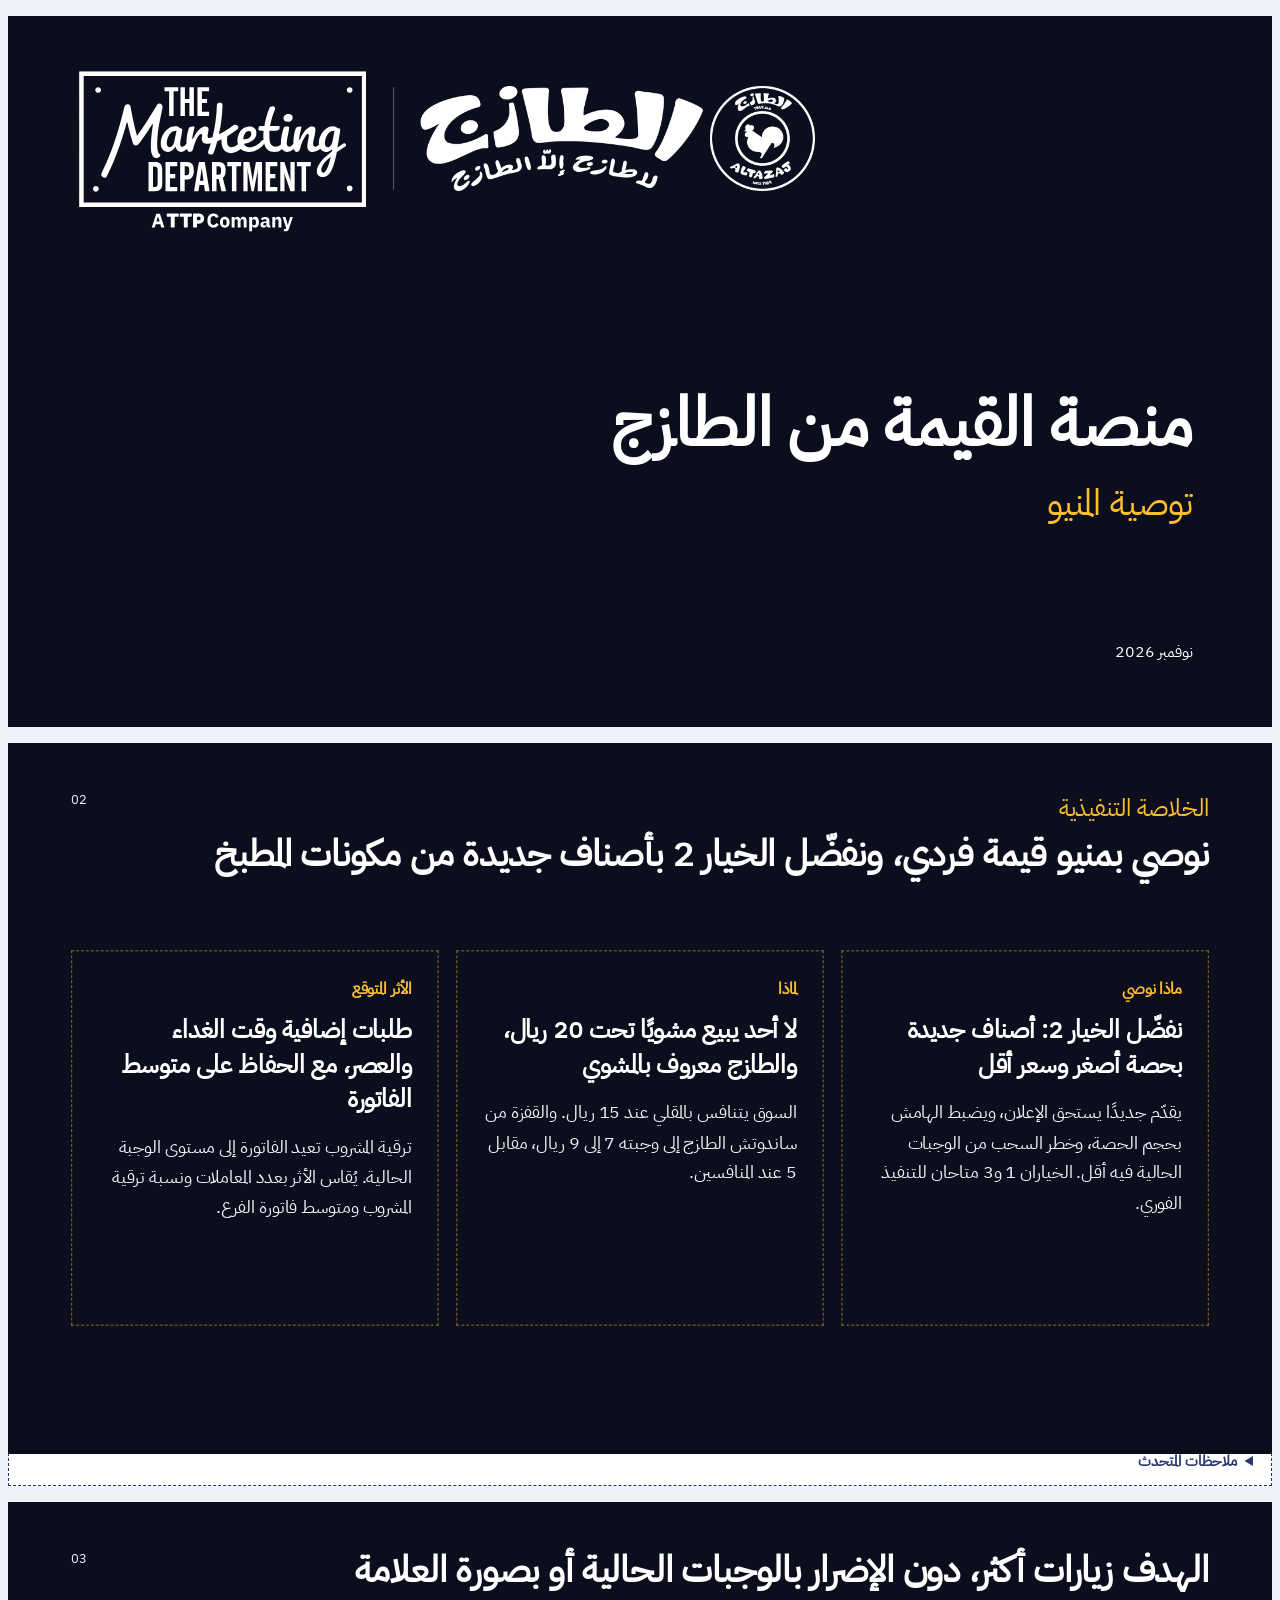
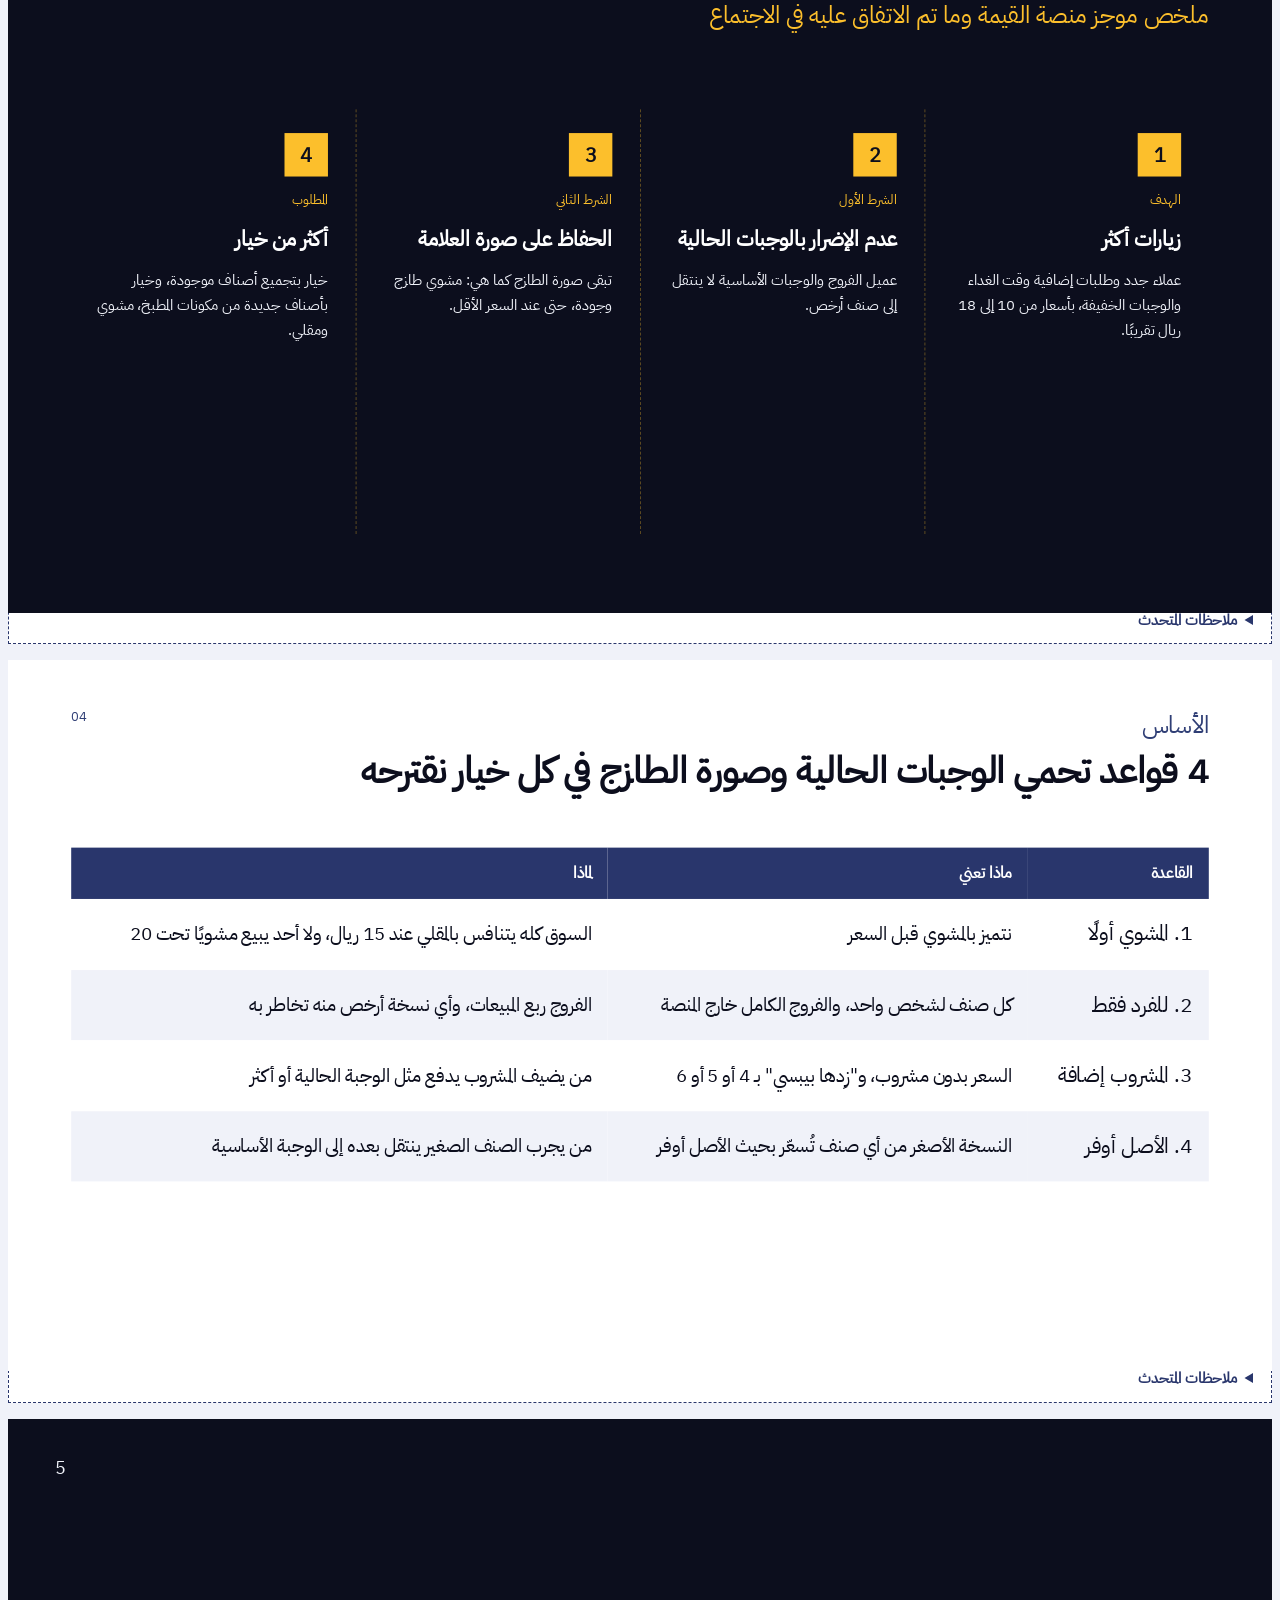
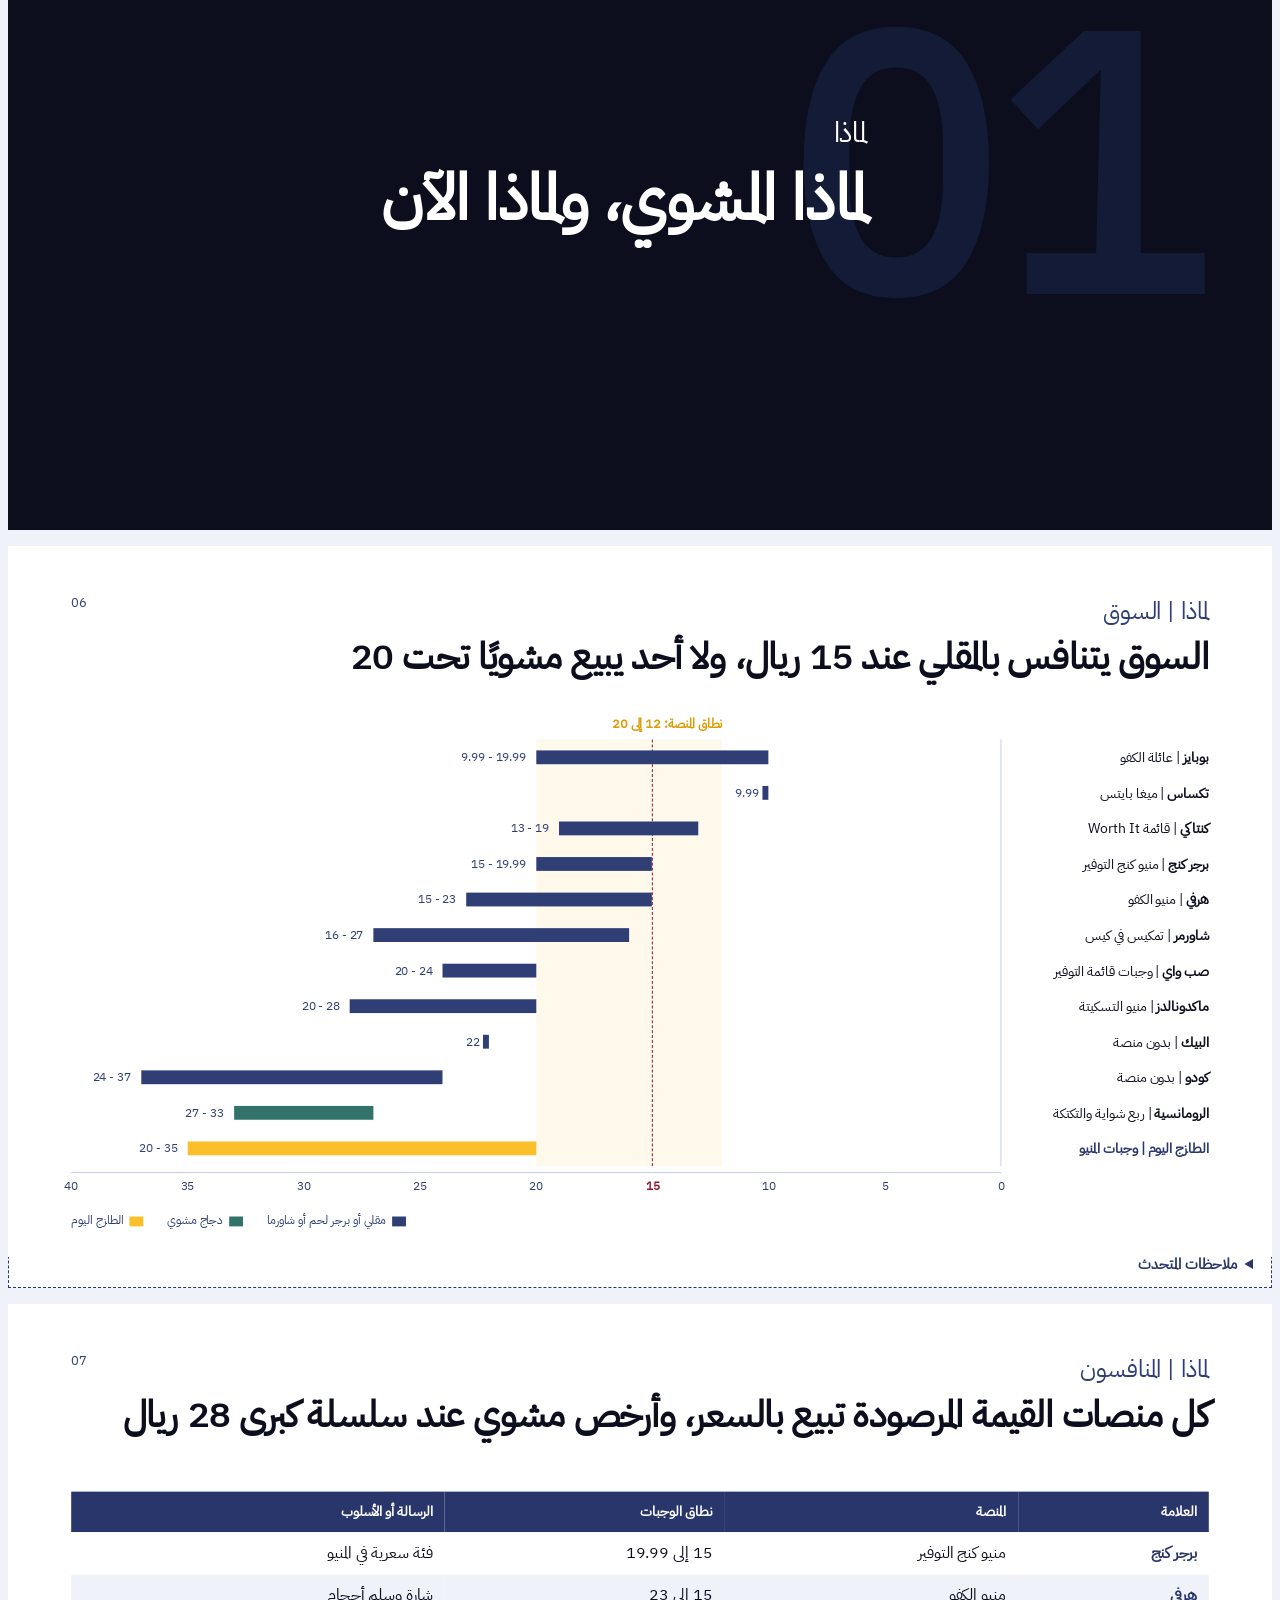
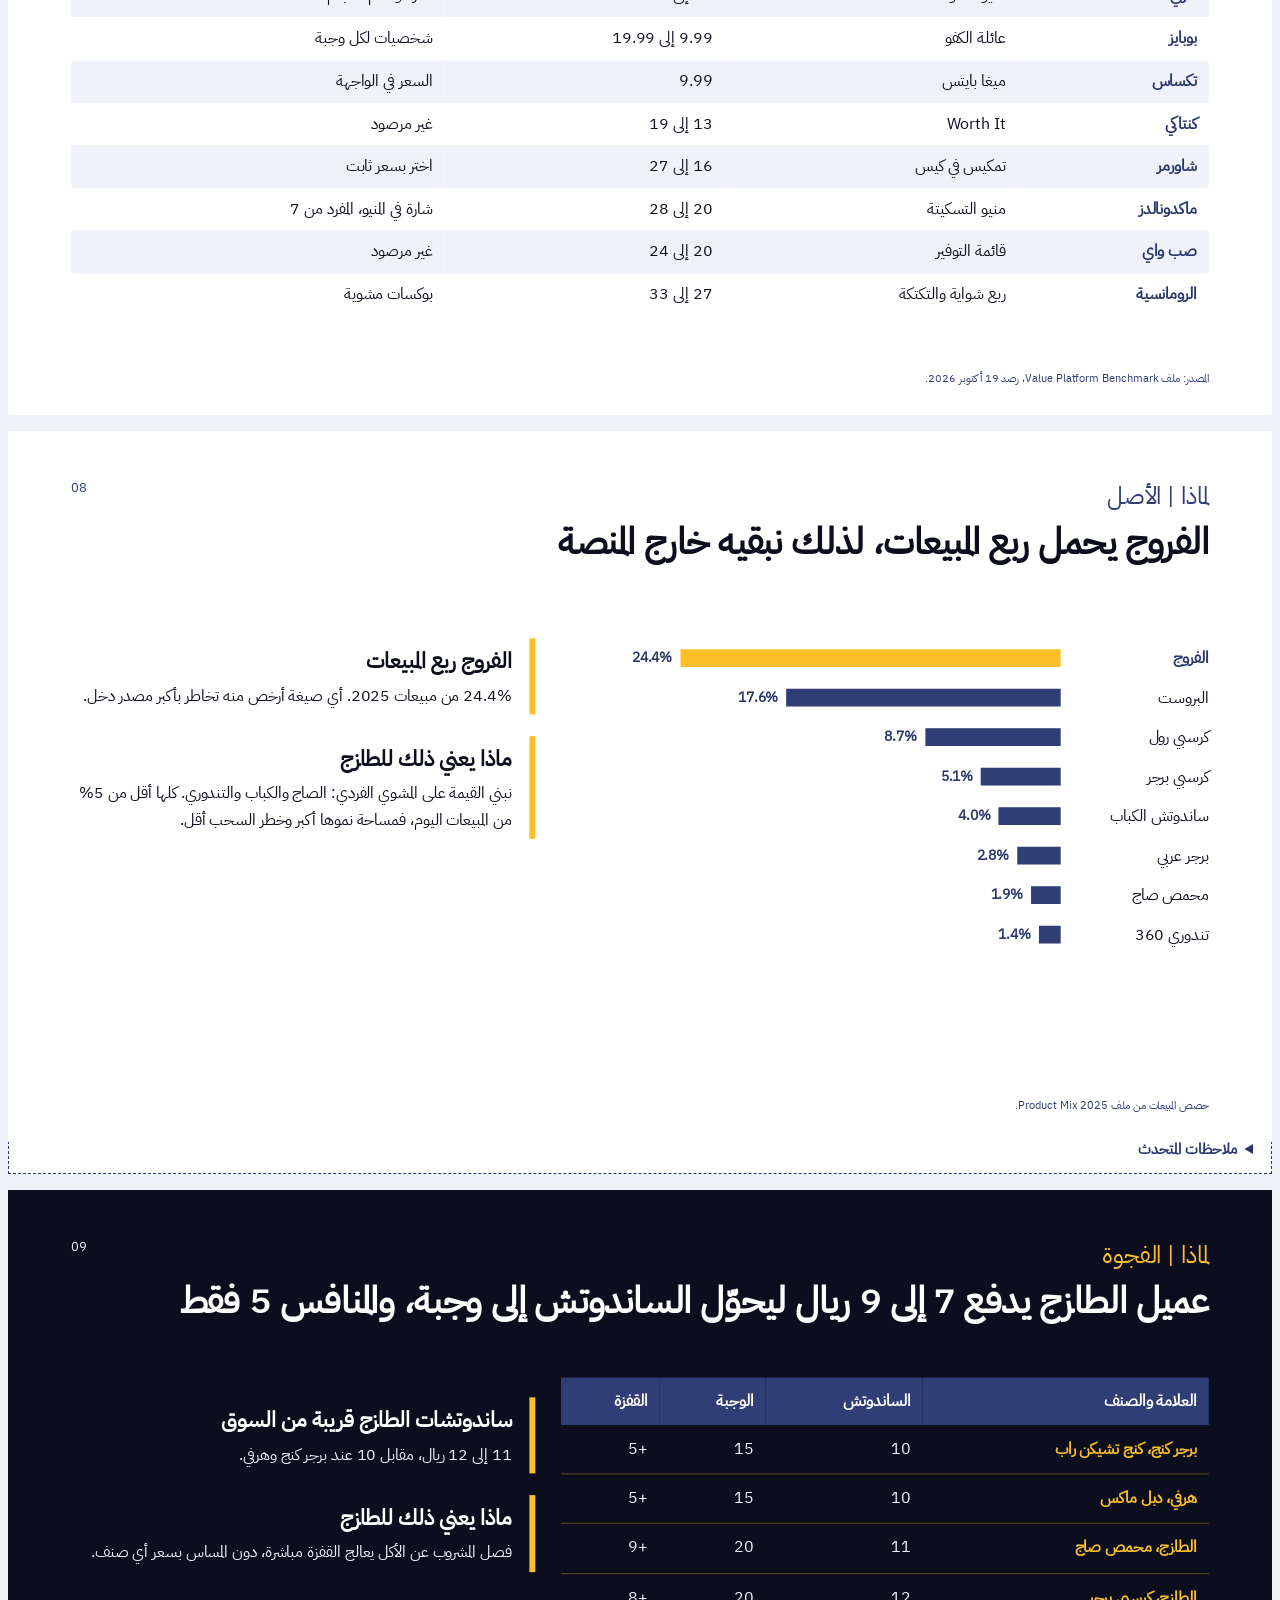
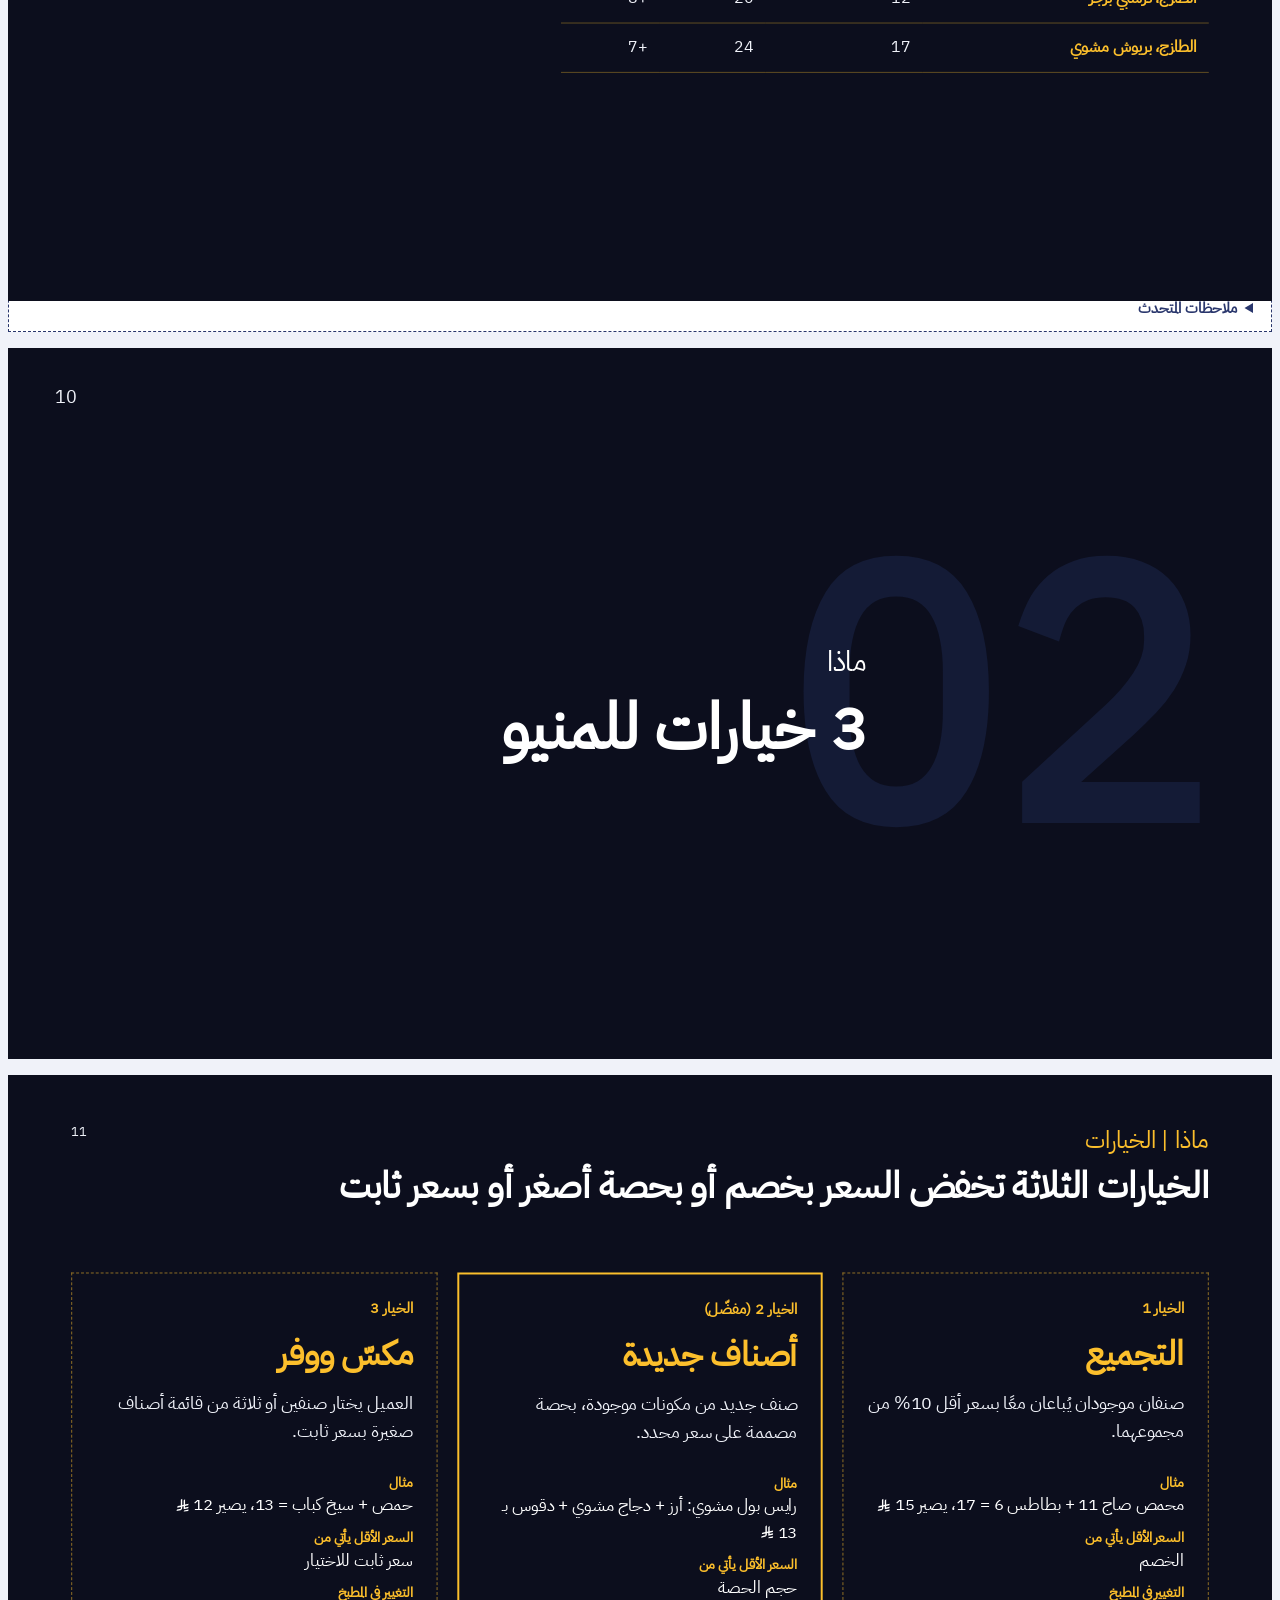
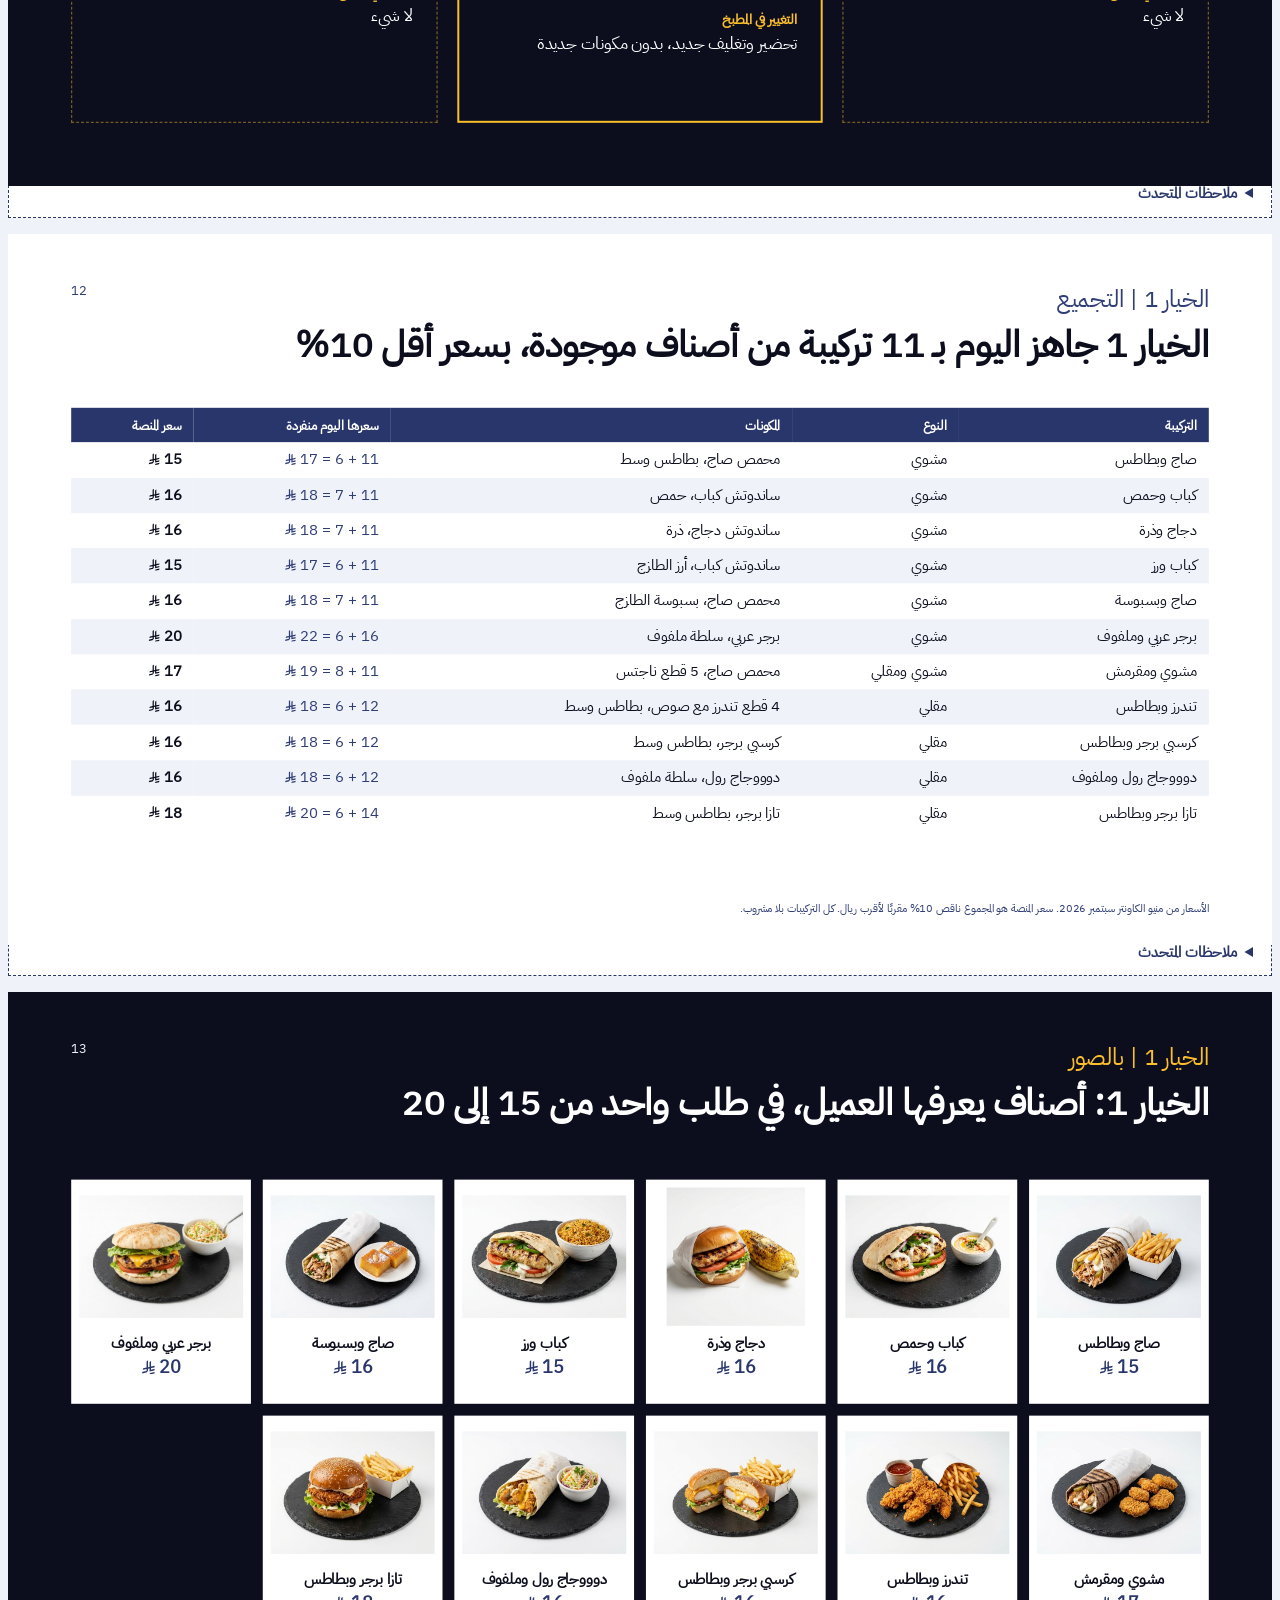
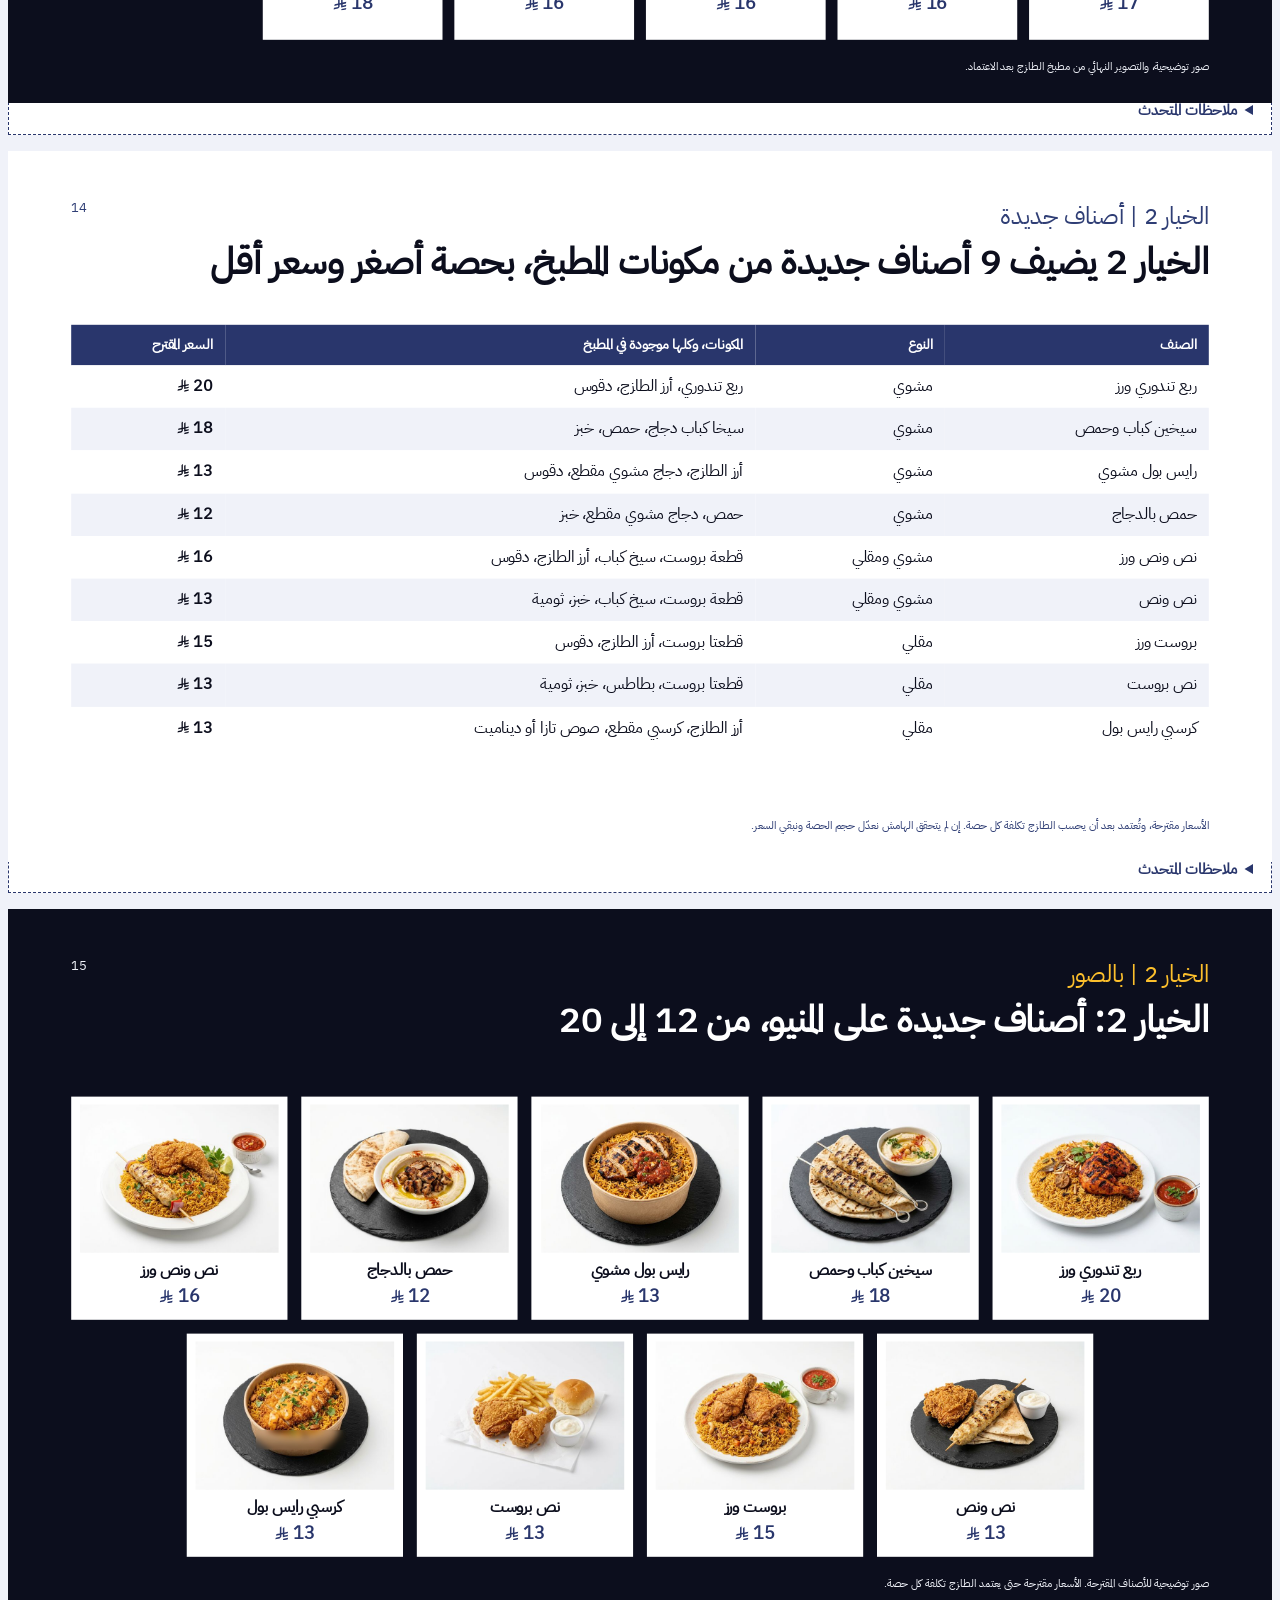
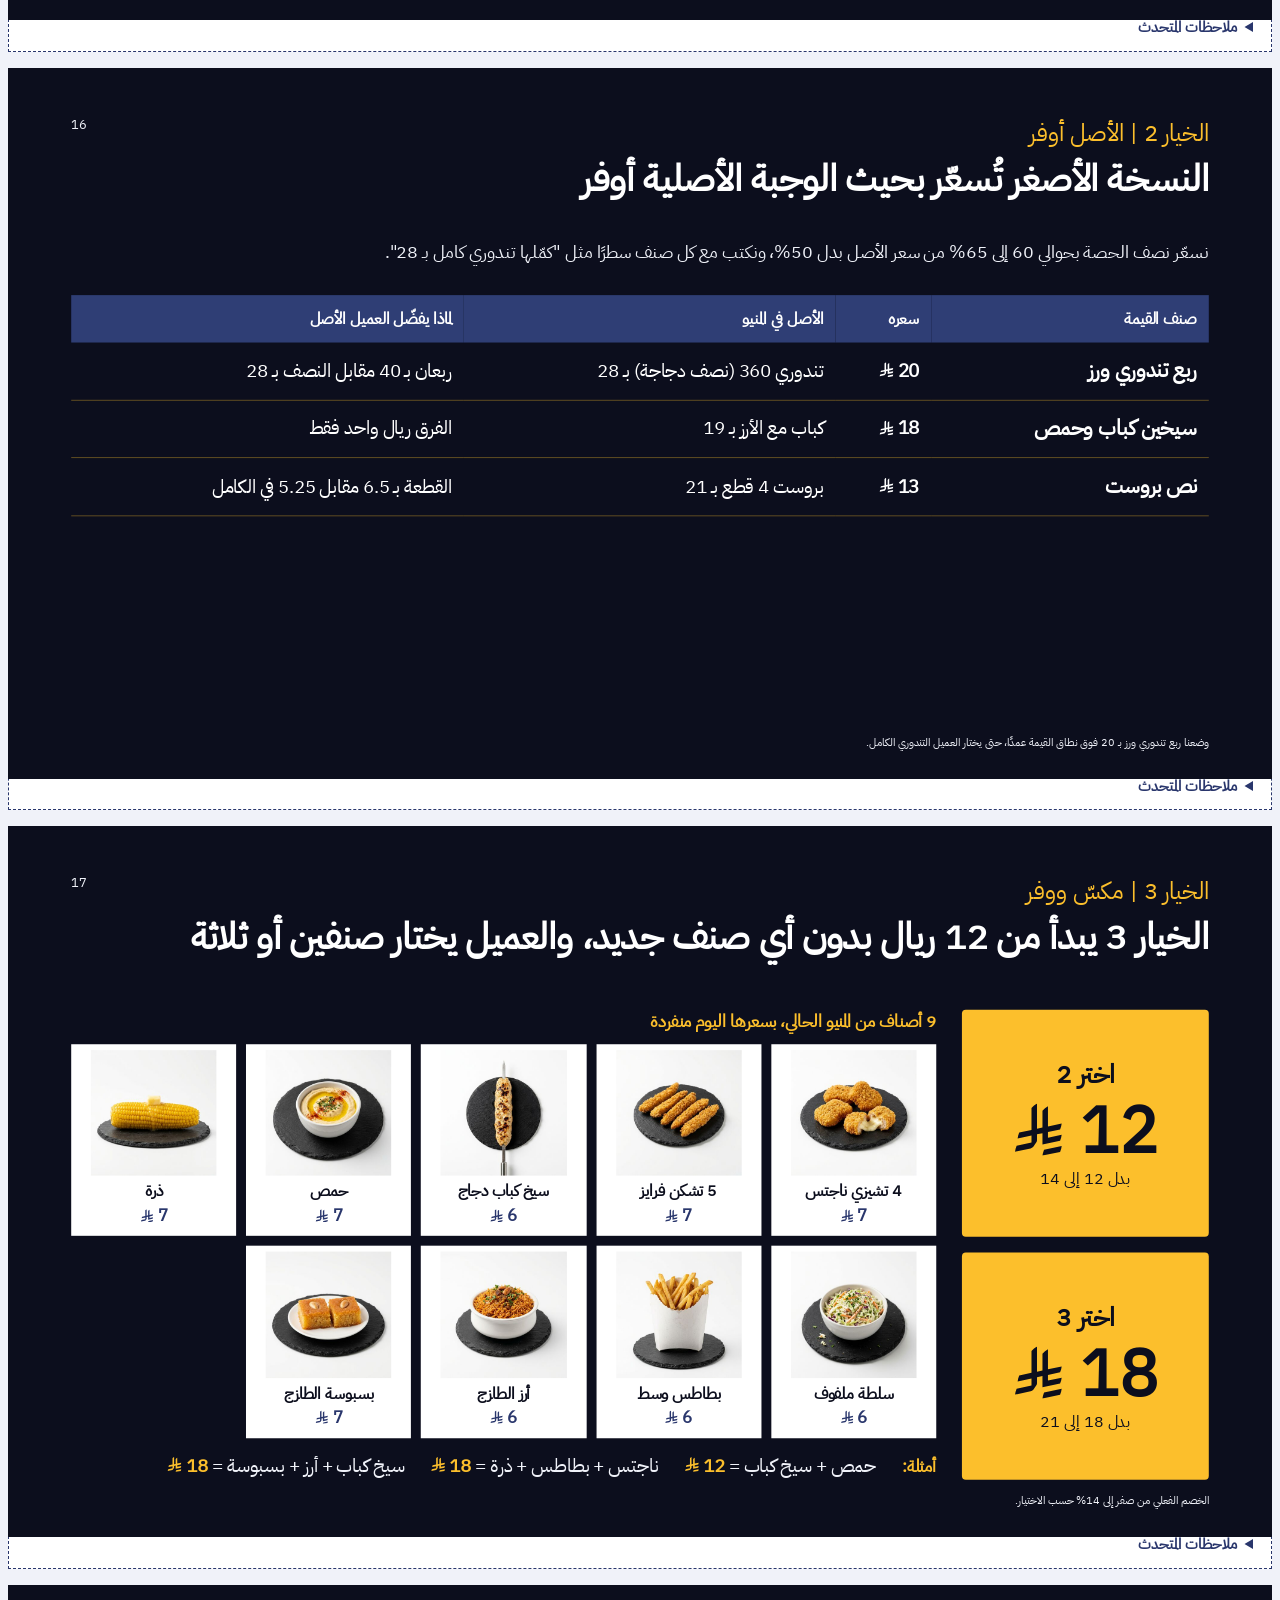
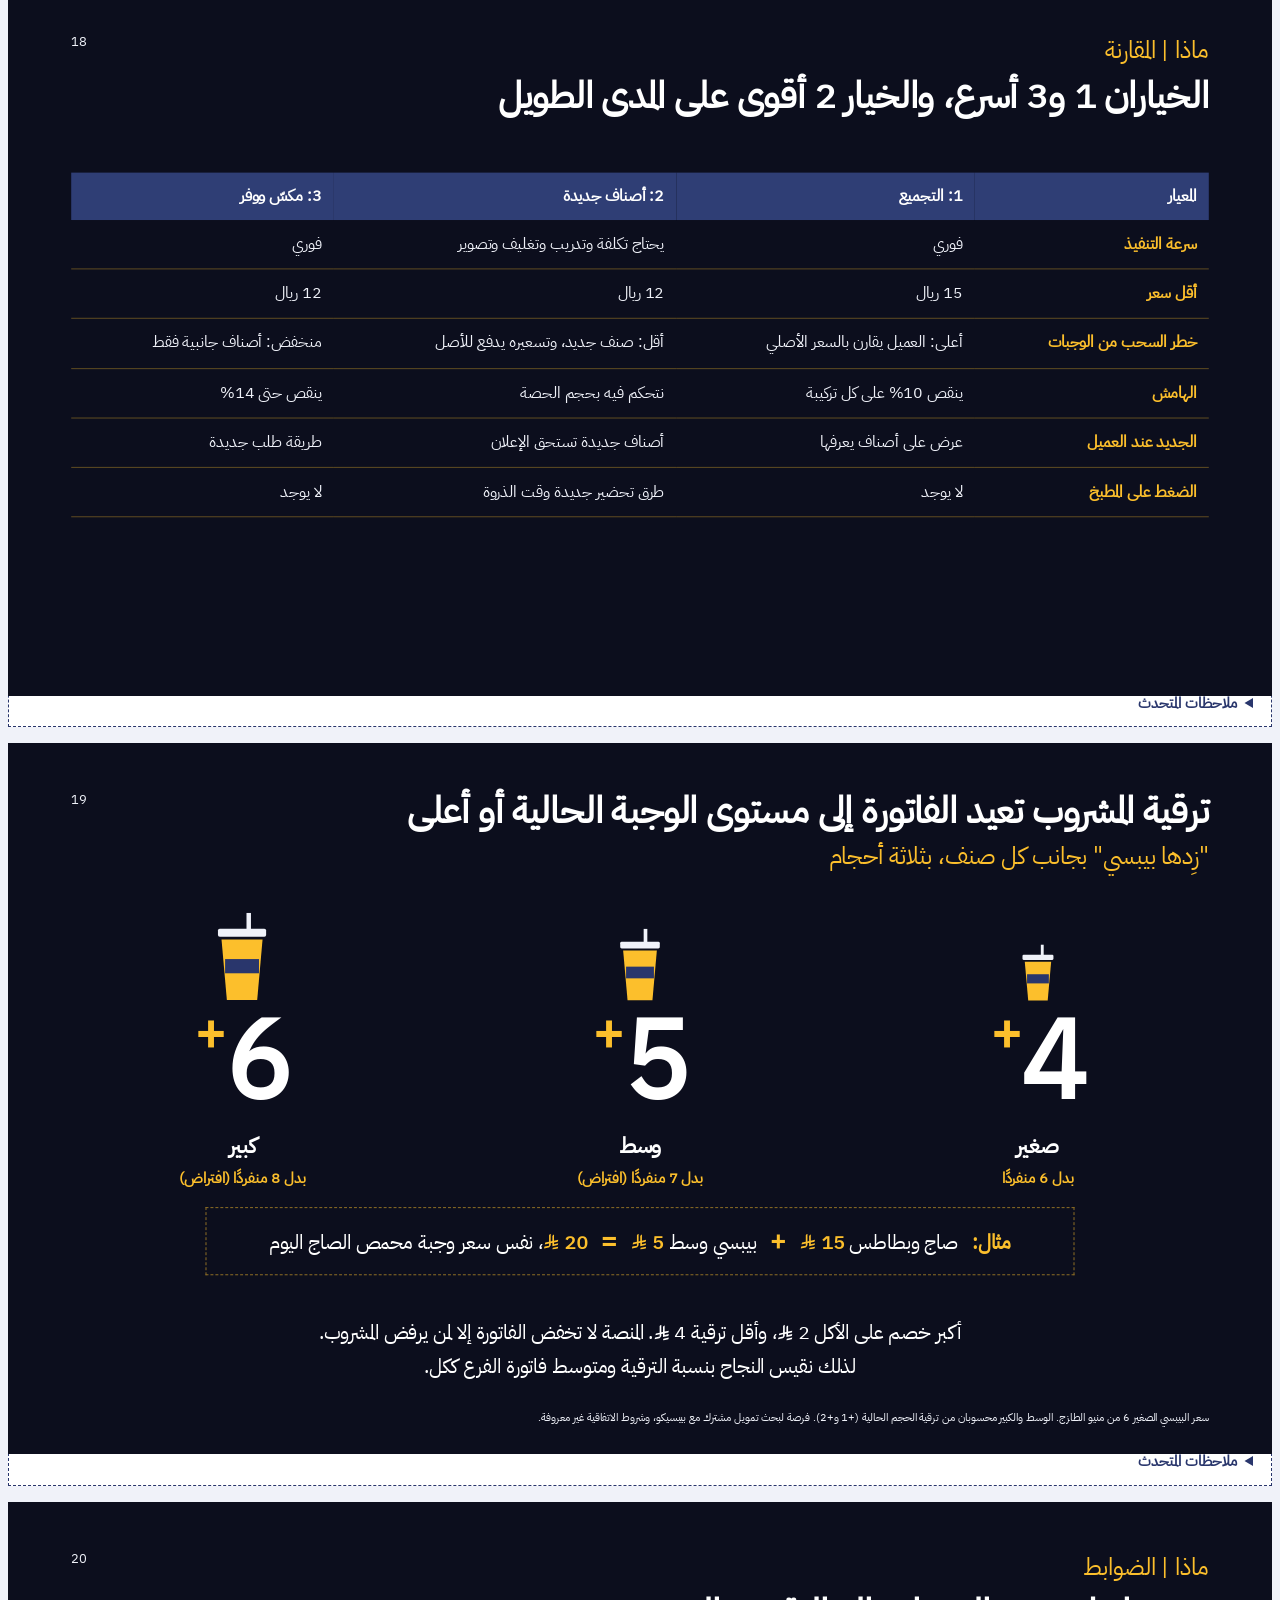
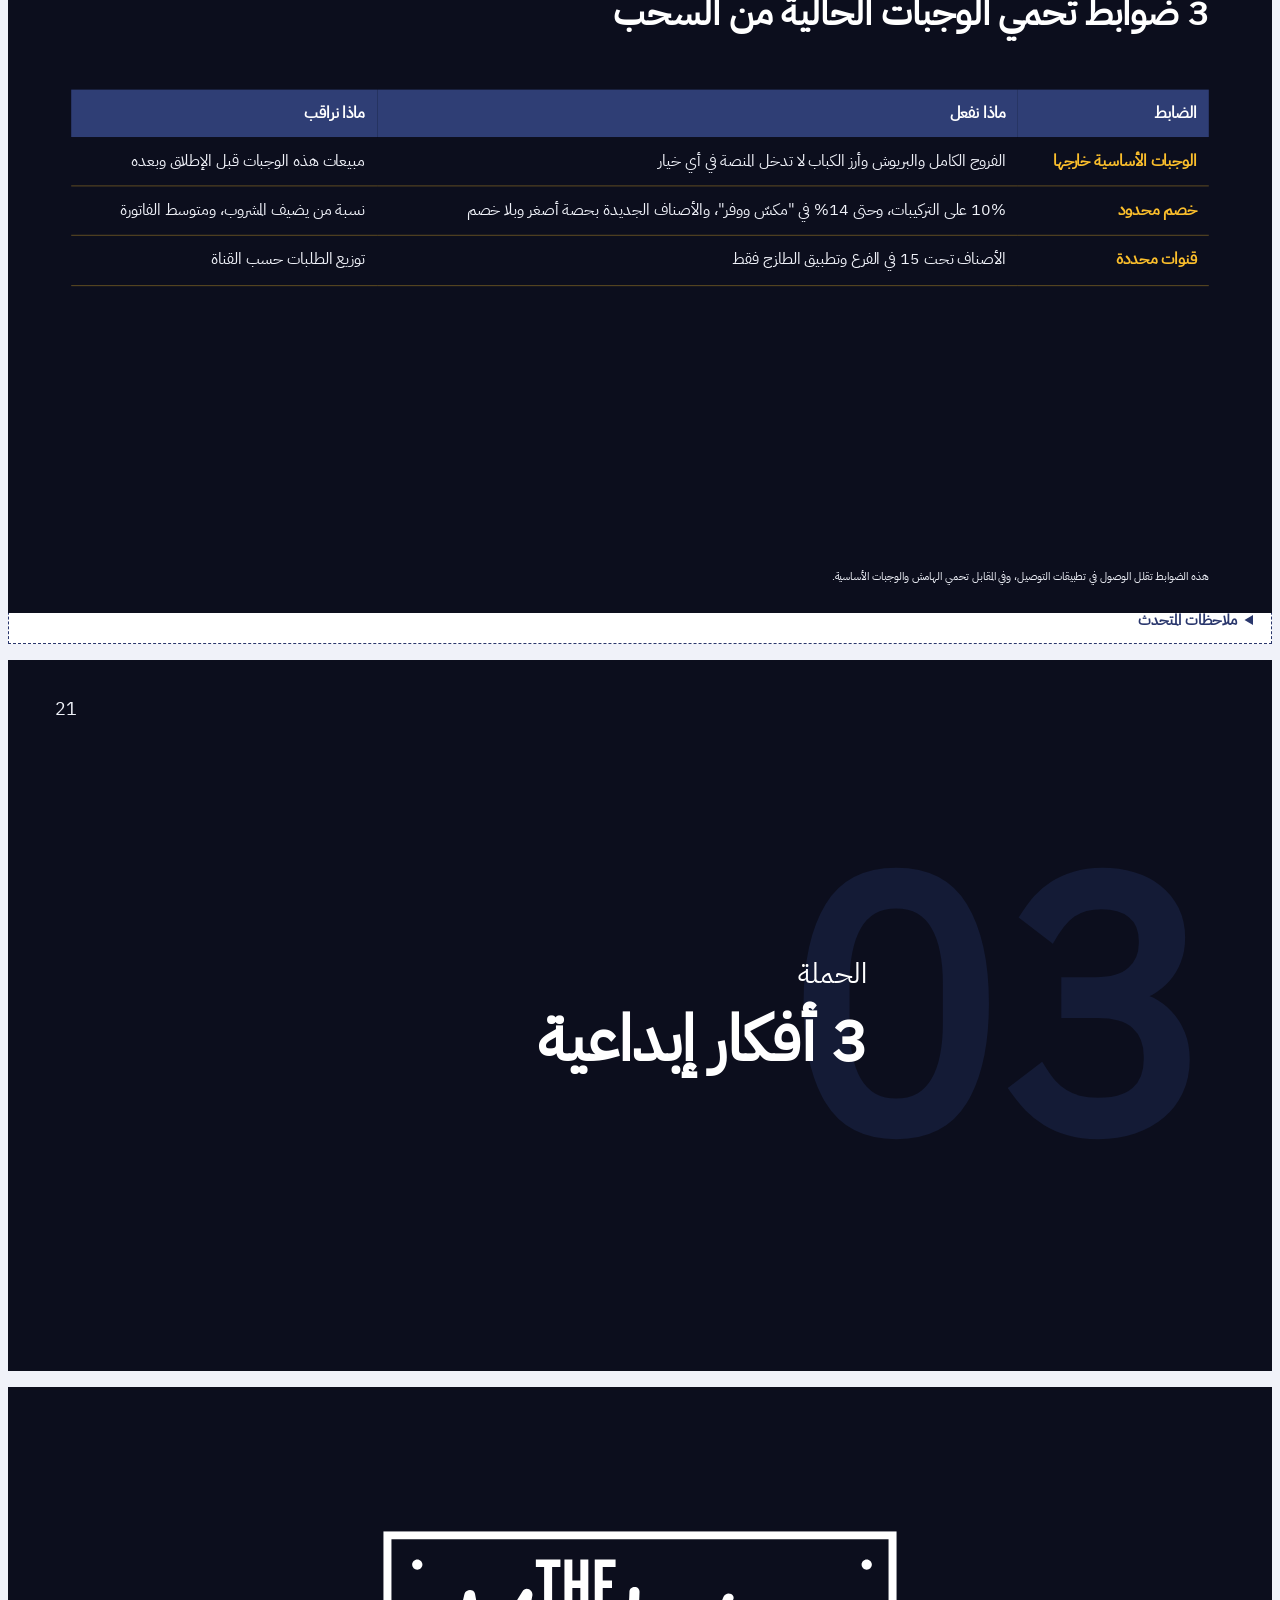
==== commit 8e542f75: "Al Tazaj deck final: client logo on cover, option 2 preferred, drop recommendation, channels and dec" ====
--- a/altazaj-value-platform/index.html
+++ b/altazaj-value-platform/index.html
@@ -441,6 +441,14 @@
 .mgrid.g54 .mcard:nth-child(6) { grid-column: 2 / span 2; }
 .mgrid.g54 .mcard img { height: 150px; }
 
+/* final: client logo on cover, preferred option */
+.cover .logo-sep { position: absolute; top: 72px; left: 390px; width: 1px; height: 104px; background: rgba(255,255,255,0.35); }
+.cover .logo2 { position: absolute; top: 69px; left: 416px; height: 110px; width: auto; display: block; }
+.opts .opt.pref { border: 2px solid #fcbf2c; }
+.quad.three { grid-template-columns: repeat(3, 1fr); grid-template-rows: 1fr; top: 210px; bottom: 130px; }
+.quad.three .q h4 { font-size: 25px; }
+.quad.three .q p { font-size: 18px; }
+
 details.notes { width: min(1280px, calc(100vw - 16px)); }
 </style>
 </head>
@@ -450,11 +458,12 @@
 <!-- 1 COVER -->
 <div class="unit-wrap"><div class="slide-wrap"><section class="slide dark cover">
   <img class="logo" src="assets/TMD-logo-white.svg" alt="The Marketing Department">
+  <span class="logo-sep"></span><img class="logo2" src="assets/altazaj-logo-white.png" alt="الطازج">
   <div class="text-block">
     <h1 class="title">منصة القيمة من الطازج</h1>
-    <p class="subtitle">توصية المنيو والقرار المطلوب</p>
-  </div>
-  <div class="versioning"><span>رد على موجز منصة القيمة</span><span>نوفمبر 2026</span></div>
+    <p class="subtitle">توصية المنيو</p>
+  </div>
+  <div class="versioning"><span>نوفمبر 2026</span></div>
 </section></div></div>
 
 <!-- EXEC SUMMARY -->
@@ -462,13 +471,12 @@
   <div class="page-num">02</div>
   <div class="header">
     <div class="crumb">الخلاصة التنفيذية</div>
-    <div class="title">نوصي بمنيو قيمة فردي يبدأ بالأصناف الموجودة، ثم تُضاف الأصناف الجديدة</div>
-  </div>
-  <div class="quad">
-    <div class="q"><div class="k">ماذا نوصي</div><h4>البدء بالتجميع و"اختر 2 بـ 12"، ثم إضافة الأصناف الجديدة بعد حساب تكلفتها</h4><p>الخياران الأول والثالث لا يغيران شيئًا في المطبخ. الخيار الثاني يدخل على مراحل، وأفضل 4 أصناف منه فقط.</p></div>
+    <div class="title">نوصي بمنيو قيمة فردي، ونفضّل الخيار 2 بأصناف جديدة من مكونات المطبخ</div>
+  </div>
+  <div class="quad three">
+    <div class="q"><div class="k">ماذا نوصي</div><h4>نفضّل الخيار 2: أصناف جديدة بحصة أصغر وسعر أقل</h4><p>يقدّم جديدًا يستحق الإعلان، ويضبط الهامش بحجم الحصة، وخطر السحب من الوجبات الحالية فيه أقل. الخياران 1 و3 متاحان للتنفيذ الفوري.</p></div>
     <div class="q"><div class="k">لماذا</div><h4>لا أحد يبيع مشويًا تحت 20 ريال، والطازج معروف بالمشوي</h4><p>السوق يتنافس بالمقلي عند 15 ريال. والقفزة من ساندوتش الطازج إلى وجبته 7 إلى 9 ريال، مقابل 5 عند المنافسين.</p></div>
     <div class="q"><div class="k">الأثر المتوقع</div><h4>طلبات إضافية وقت الغداء والعصر، مع الحفاظ على متوسط الفاتورة</h4><p>ترقية المشروب تعيد الفاتورة إلى مستوى الوجبة الحالية. يُقاس الأثر بعدد المعاملات ونسبة ترقية المشروب ومتوسط فاتورة الفرع.</p></div>
-    <div class="q ask"><div class="k">القرار المطلوب</div><h4>اعتماد الخيارين 1 و3 للإطلاق</h4><p>ومعه مشاركة تكلفة الحصص لتسعير الخيار الثاني.</p></div>
   </div>
 </section></div>
 <details class="notes"><summary>ملاحظات المتحدث</summary><p>ابدأ بالقرار ثم الأسباب. لا تذكر أرقام أثر لا نملكها: قل إن الحدود مقترحة والأثر يُقاس في التجربة. الجزء الإبداعي يعرضه سلمان بعد هذا العرض.</p></details></div>
@@ -644,7 +652,7 @@
   </div>
   <div class="opts big3">
     <div class="opt"><span class="tag">الخيار 1</span><h4>التجميع</h4><p>صنفان موجودان يُباعان معًا بسعر أقل 10% من مجموعهما.</p><dl><dt>مثال</dt><dd>محمص صاج 11 + بطاطس 6 = 17، يصير 15 <svg class="sar" viewBox="0 0 1124.14 1256.39" aria-label="ريال"><path d="M699.62,1113.02h0c-20.06,44.48-33.32,92.75-38.4,143.37l424.51-90.24c20.06-44.47,33.31-92.75,38.4-143.37l-424.51,90.24Z"></path><path d="M1085.73,895.8c20.06-44.47,33.32-92.75,38.4-143.37l-330.68,70.33v-135.2l292.27-62.11c20.06-44.47,33.32-92.75,38.4-143.37l-330.68,70.27V66.13c-50.67,28.45-95.67,66.32-132.25,110.99v403.35l-132.25,28.11V0c-50.67,28.44-95.67,66.32-132.25,110.99v525.69l-295.91,62.88c-20.06,44.47-33.33,92.75-38.42,143.37l334.33-71.05v170.26l-358.3,76.14c-20.06,44.47-33.32,92.75-38.4,143.37l375.04-79.7c30.53-6.35,56.77-24.4,73.83-49.24l68.78-101.97v-.02c7.14-10.55,11.3-23.27,11.3-36.97v-149.98l132.25-28.11v270.4l424.53-90.28Z"></path></svg></dd><dt>السعر الأقل يأتي من</dt><dd>الخصم</dd><dt>التغيير في المطبخ</dt><dd>لا شيء</dd></dl></div>
-    <div class="opt"><span class="tag">الخيار 2</span><h4>أصناف جديدة</h4><p>صنف جديد من مكونات موجودة، بحصة مصممة على سعر محدد.</p><dl><dt>مثال</dt><dd>رايس بول مشوي: أرز + دجاج مشوي + دقوس بـ 13 <svg class="sar" viewBox="0 0 1124.14 1256.39" aria-label="ريال"><path d="M699.62,1113.02h0c-20.06,44.48-33.32,92.75-38.4,143.37l424.51-90.24c20.06-44.47,33.31-92.75,38.4-143.37l-424.51,90.24Z"></path><path d="M1085.73,895.8c20.06-44.47,33.32-92.75,38.4-143.37l-330.68,70.33v-135.2l292.27-62.11c20.06-44.47,33.32-92.75,38.4-143.37l-330.68,70.27V66.13c-50.67,28.45-95.67,66.32-132.25,110.99v403.35l-132.25,28.11V0c-50.67,28.44-95.67,66.32-132.25,110.99v525.69l-295.91,62.88c-20.06,44.47-33.33,92.75-38.42,143.37l334.33-71.05v170.26l-358.3,76.14c-20.06,44.47-33.32,92.75-38.4,143.37l375.04-79.7c30.53-6.35,56.77-24.4,73.83-49.24l68.78-101.97v-.02c7.14-10.55,11.3-23.27,11.3-36.97v-149.98l132.25-28.11v270.4l424.53-90.28Z"></path></svg></dd><dt>السعر الأقل يأتي من</dt><dd>حجم الحصة</dd><dt>التغيير في المطبخ</dt><dd>تحضير وتغليف جديد، بدون مكونات جديدة</dd></dl></div>
+    <div class="opt pref"><span class="tag">الخيار 2 (مفضّل)</span><h4>أصناف جديدة</h4><p>صنف جديد من مكونات موجودة، بحصة مصممة على سعر محدد.</p><dl><dt>مثال</dt><dd>رايس بول مشوي: أرز + دجاج مشوي + دقوس بـ 13 <svg class="sar" viewBox="0 0 1124.14 1256.39" aria-label="ريال"><path d="M699.62,1113.02h0c-20.06,44.48-33.32,92.75-38.4,143.37l424.51-90.24c20.06-44.47,33.31-92.75,38.4-143.37l-424.51,90.24Z"></path><path d="M1085.73,895.8c20.06-44.47,33.32-92.75,38.4-143.37l-330.68,70.33v-135.2l292.27-62.11c20.06-44.47,33.32-92.75,38.4-143.37l-330.68,70.27V66.13c-50.67,28.45-95.67,66.32-132.25,110.99v403.35l-132.25,28.11V0c-50.67,28.44-95.67,66.32-132.25,110.99v525.69l-295.91,62.88c-20.06,44.47-33.33,92.75-38.42,143.37l334.33-71.05v170.26l-358.3,76.14c-20.06,44.47-33.32,92.75-38.4,143.37l375.04-79.7c30.53-6.35,56.77-24.4,73.83-49.24l68.78-101.97v-.02c7.14-10.55,11.3-23.27,11.3-36.97v-149.98l132.25-28.11v270.4l424.53-90.28Z"></path></svg></dd><dt>السعر الأقل يأتي من</dt><dd>حجم الحصة</dd><dt>التغيير في المطبخ</dt><dd>تحضير وتغليف جديد، بدون مكونات جديدة</dd></dl></div>
     <div class="opt"><span class="tag">الخيار 3</span><h4>مكسّ ووفر</h4><p>العميل يختار صنفين أو ثلاثة من قائمة أصناف صغيرة بسعر ثابت.</p><dl><dt>مثال</dt><dd>حمص + سيخ كباب = 13، يصير 12 <svg class="sar" viewBox="0 0 1124.14 1256.39" aria-label="ريال"><path d="M699.62,1113.02h0c-20.06,44.48-33.32,92.75-38.4,143.37l424.51-90.24c20.06-44.47,33.31-92.75,38.4-143.37l-424.51,90.24Z"></path><path d="M1085.73,895.8c20.06-44.47,33.32-92.75,38.4-143.37l-330.68,70.33v-135.2l292.27-62.11c20.06-44.47,33.32-92.75,38.4-143.37l-330.68,70.27V66.13c-50.67,28.45-95.67,66.32-132.25,110.99v403.35l-132.25,28.11V0c-50.67,28.44-95.67,66.32-132.25,110.99v525.69l-295.91,62.88c-20.06,44.47-33.33,92.75-38.42,143.37l334.33-71.05v170.26l-358.3,76.14c-20.06,44.47-33.32,92.75-38.4,143.37l375.04-79.7c30.53-6.35,56.77-24.4,73.83-49.24l68.78-101.97v-.02c7.14-10.55,11.3-23.27,11.3-36.97v-149.98l132.25-28.11v270.4l424.53-90.28Z"></path></svg></dd><dt>السعر الأقل يأتي من</dt><dd>سعر ثابت للاختيار</dd><dt>التغيير في المطبخ</dt><dd>لا شيء</dd></dl></div>
   </div>
 </section></div>
@@ -801,27 +809,9 @@
 </section></div>
 <details class="notes"><summary>ملاحظات المتحدث</summary><p>الخلاصة: 1 و3 جاهزان اليوم. 2 يعطي أصنافًا جديدة بسعر تحكمه الحصة لكنه يحتاج وقتًا.</p></details></div>
 
-<!-- RECO -->
-<div class="unit-wrap"><div class="slide-wrap"><section class="slide light pc-flow rtl">
-  <div class="page-num">19</div>
-  <div class="header">
-    <div class="title">نوصي بالبدء بما هو جاهز، ثم إضافة الأصناف الجديدة على مراحل</div>
-    <div class="subtitle">الخياران 1 و3 للبداية السريعة، والخيار 2 يضيف الأصناف الجديدة</div>
-  </div>
-  <div class="body">
-    <div class="phases">
-      <div class="phase active"><span class="n">01</span><h4>الآن: الخياران 1 و3</h4><span class="duration">عند الاعتماد</span><p>التركيبات و"اختر 2 بـ 12" في الفروع، بدون أي تغيير في المطبخ.</p></div>
-      <div class="phase"><span class="n">02</span><h4>بالتوازي: تجهيز الخيار 2</h4><span class="duration">بعد الإطلاق</span><p>الطازج يحسب تكلفة الحصص، ونختار أفضل 4 أصناف: 2 مشوي و2 مقلي.</p></div>
-      <div class="phase"><span class="n">03</span><h4>إضافة الأصناف الجديدة</h4><span class="duration">بعد اعتماد التكلفة</span><p>تُضاف الأصناف الأربعة إلى المنيو، وتُقارن مبيعاتها بالباقي.</p></div>
-      <div class="phase"><span class="n">04</span><h4>المنيو النهائي</h4><span class="duration">بعد مراجعة المبيعات</span><p>يبقى الأفضل من الخيارات الثلاثة في منيو واحد، ويُحذف الأضعف.</p></div>
-    </div>
-  </div>
-</section></div>
-<details class="notes"><summary>ملاحظات المتحدث</summary><p>إن فضّل الطازج خيارًا واحدًا: الخيار 3 للبساطة، أو الخيار 2 إن كانت الأولوية أصنافًا جديدة.</p></details></div>
-
 <!-- 11 DRINK -->
 <div class="unit-wrap"><div class="slide-wrap"><section class="slide dark st rtl">
-  <div class="page-num">20</div>
+  <div class="page-num">19</div>
   <div class="header">
     <div class="title">ترقية المشروب تعيد الفاتورة إلى مستوى الوجبة الحالية أو أعلى</div>
     <div class="subtitle">"زِدها بيبسي" بجانب كل صنف، بثلاثة أحجام</div>
@@ -838,7 +828,7 @@
 
 <!-- 12 GUARDRAILS -->
 <div class="unit-wrap"><div class="slide-wrap"><section class="slide dark tb rtl">
-  <div class="page-num">21</div>
+  <div class="page-num">20</div>
   <div class="header">
     <div class="crumb">ماذا | الضوابط</div>
     <div class="title">3 ضوابط تحمي الوجبات الحالية من السحب</div>
@@ -856,58 +846,11 @@
   <div class="footnote">هذه الضوابط تقلل الوصول في تطبيقات التوصيل، وفي المقابل تحمي الهامش والوجبات الأساسية.</div>
 </section></div>
 <details class="notes"><summary>ملاحظات المتحدث</summary><p>كل ضابط له رقم نراقبه. إذا سُئلت "كيف نعرف أنه نجح؟" أشر إلى العمود الأخير.</p></details></div>
-<!-- 17 SECTION D -->
+<!-- SECTION E -->
 <div class="unit-wrap"><div class="slide-wrap"><section class="slide dark sd">
-  <div class="page-num">22</div><div class="bignum">03</div>
-  <div class="content"><p class="kicker">كيف</p><h2 class="name">القنوات والقرار</h2></div>
+  <div class="page-num">21</div><div class="bignum">03</div>
+  <div class="content"><p class="kicker">الحملة</p><h2 class="name">3 أفكار إبداعية</h2></div>
 </section></div></div>
-
-<!-- CHANNELS -->
-<div class="unit-wrap"><div class="slide-wrap"><section class="slide dark tb rtl">
-  <div class="page-num">23</div>
-  <div class="header">
-    <div class="crumb">كيف | القنوات</div>
-    <div class="title">الأصناف الأرخص تُباع في الفرع وتطبيق الطازج فقط، حمايةً لهامشها</div>
-  </div>
-  <div class="body">
-    <table class="tmd big">
-      <thead><tr><th>القناة</th><th>ما يُباع فيها</th><th>لماذا</th></tr></thead>
-      <tbody>
-        <tr><td class="k">الفرع</td><td>الخيارات الثلاثة، ولوحة منيو مستقلة، و"زِدها بيبسي" عند الكاشير</td><td>أعلى هامش، وفرصة إضافة المشروب</td></tr>
-        <tr><td class="k">تطبيق الطازج</td><td>الخيارات الثلاثة، مع اقتراح المشروب قبل الدفع</td><td>طلب معرّف يتيح قياس العملاء الجدد</td></tr>
-        <tr><td class="k">تطبيقات التوصيل</td><td>الأصناف من 15 ريال فما فوق فقط، بسعر القناة</td><td>العمولة تأخذ هامش الأصناف الأرخص</td></tr>
-      </tbody>
-    </table>
-  </div>
-  <div class="footnote">عمولات التطبيقات وحصة كل قناة غير متوفرة لدينا، ويُحسم القرار النهائي بعد مشاركتها.</div>
-</section></div>
-<details class="notes"><summary>ملاحظات المتحدث</summary><p>اطلب العمولات صراحة في هذه الشريحة.</p></details></div>
-
-<!-- DECISION -->
-<div class="unit-wrap"><div class="slide-wrap"><section class="slide dark tb rtl">
-  <div class="page-num">24</div>
-  <div class="header">
-    <div class="crumb">القرار</div>
-    <div class="title">المطلوب اعتماد الخيارين 1 و3 للإطلاق، ومشاركة التكلفة لتسعير الخيار 2</div>
-  </div>
-  <div class="body" style="top:180px">
-    <table class="tmd big">
-      <thead><tr><th>القرار</th><th>المسؤول عند الطازج</th><th>الموعد</th><th>ما يترتب عليه</th></tr></thead>
-      <tbody>
-        <tr><td class="k">1. اعتماد الخيارين 1 و3 وضوابط المنصة</td><td>الإدارة التنفيذية</td><td>هذا الأسبوع</td><td>بدء تجهيز المنيو ومواد الفروع</td></tr>
-        <tr><td class="k">2. مشاركة تكلفة الحصص والهامش وأسعار المشروب</td><td>المالية</td><td>خلال أسبوع</td><td>تثبيت أسعار الخيار 2 واختيار أفضل 4 أصناف</td></tr>
-        <tr><td class="k">3. إضافة الأصناف إلى نقاط البيع والتطبيق</td><td>الرقمي والتقنية</td><td>قبل الإطلاق</td><td>قياس الطلبات ونسبة ترقية المشروب</td></tr>
-        <tr><td class="k">4. تدريب الفروع على المنيو وطريقة الطلب</td><td>العمليات</td><td>قبل الإطلاق</td><td>جاهزية الفروع للإطلاق</td></tr>
-      </tbody>
-    </table>
-  </div>
-  <div class="dnext">
-    <div><b>الميزانية</b>لا خصم يموَّل خارج سعر المنتج. تكلفة الإطلاق (مواد الفروع والتصوير والإعلان) تُقدَّم خلال أسبوع من الاعتماد.</div>
-    <div><b>الخطوة التالية</b>خطة الإطلاق التفصيلية خلال أسبوع من استلام بيانات التكلفة.</div>
-  </div>
-</section></div>
-<details class="notes"><summary>ملاحظات المتحدث</summary><p>اختم بسؤال مباشر: "هل نعتمد التجربة بالخيارين الأول والثالث بهذه المعايير؟" بعدها يعرض سلمان الجزء الإبداعي.</p></details></div>
-
 <!-- 28 CLOSING -->
 <div class="unit-wrap"><div class="slide-wrap"><section class="slide dark end">
   <img class="logo" src="assets/TMD-logo-white.svg" alt="The Marketing Department, A TTP Company">
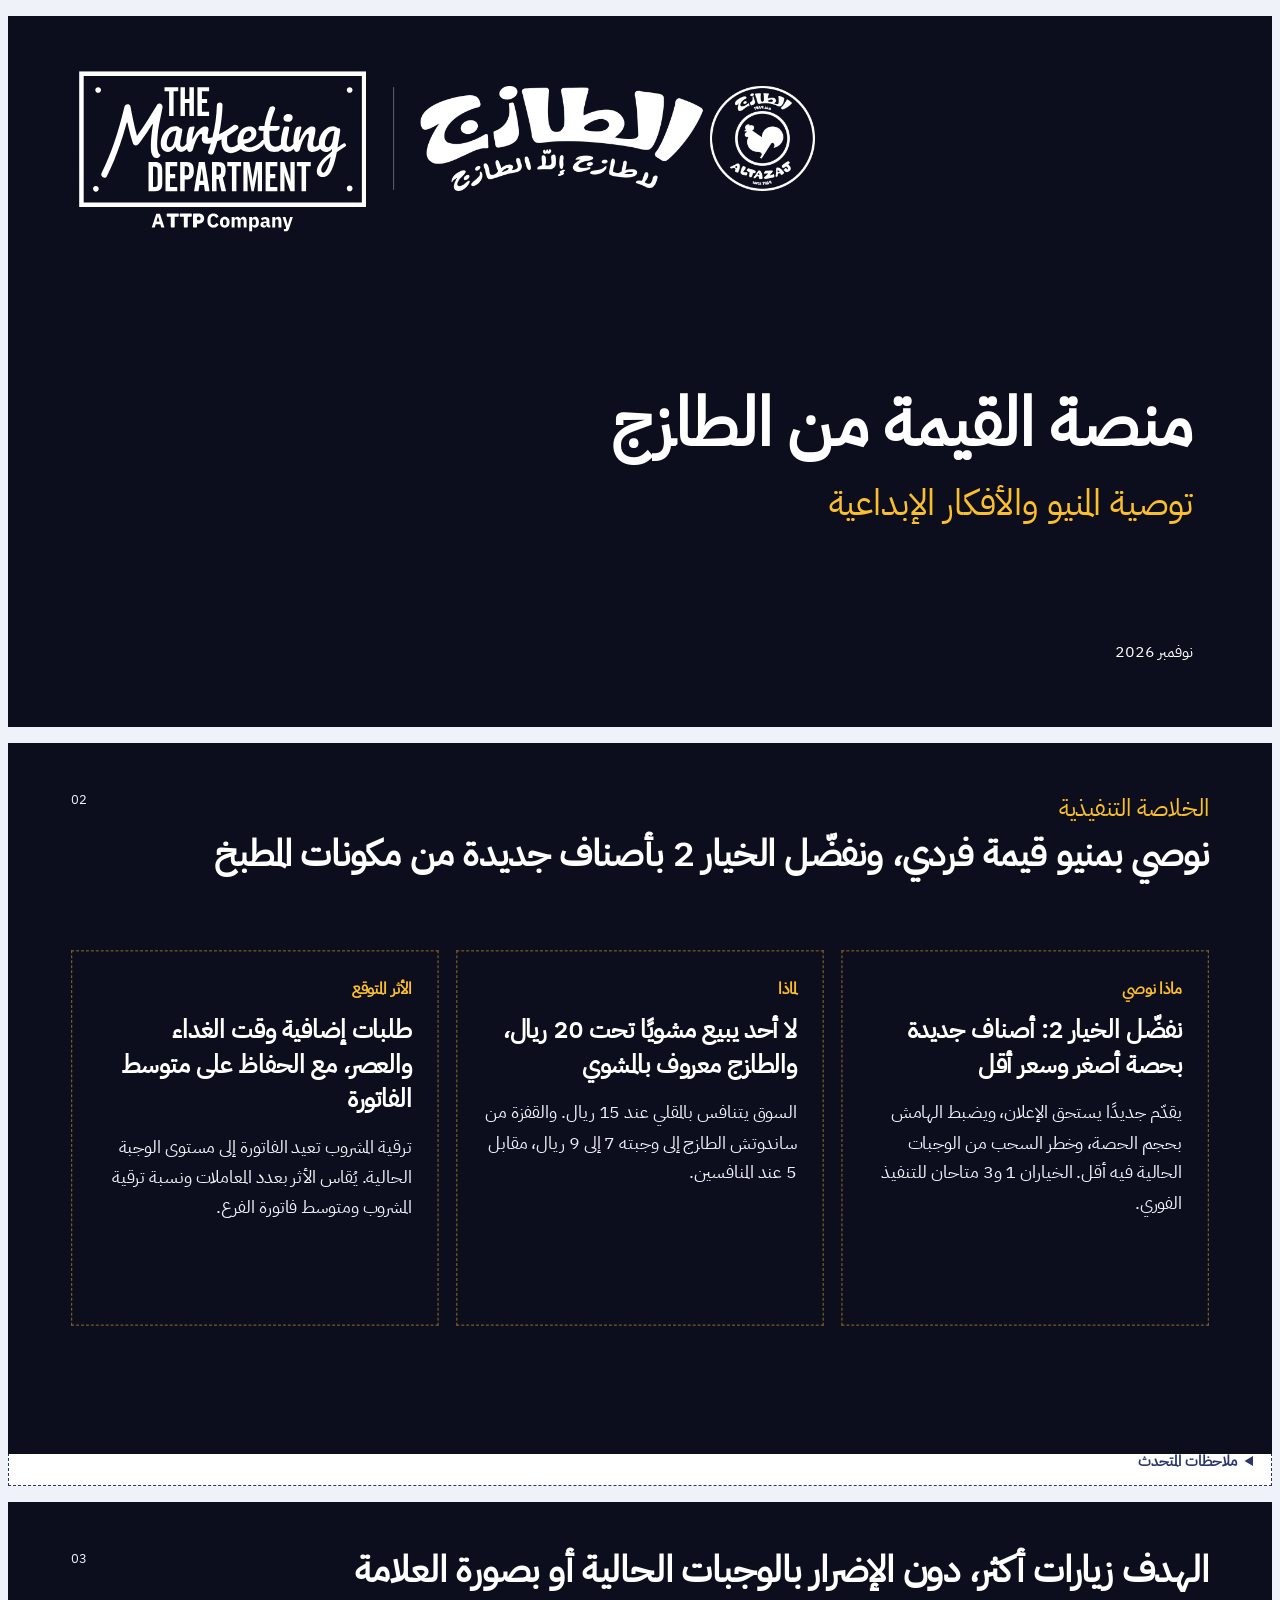
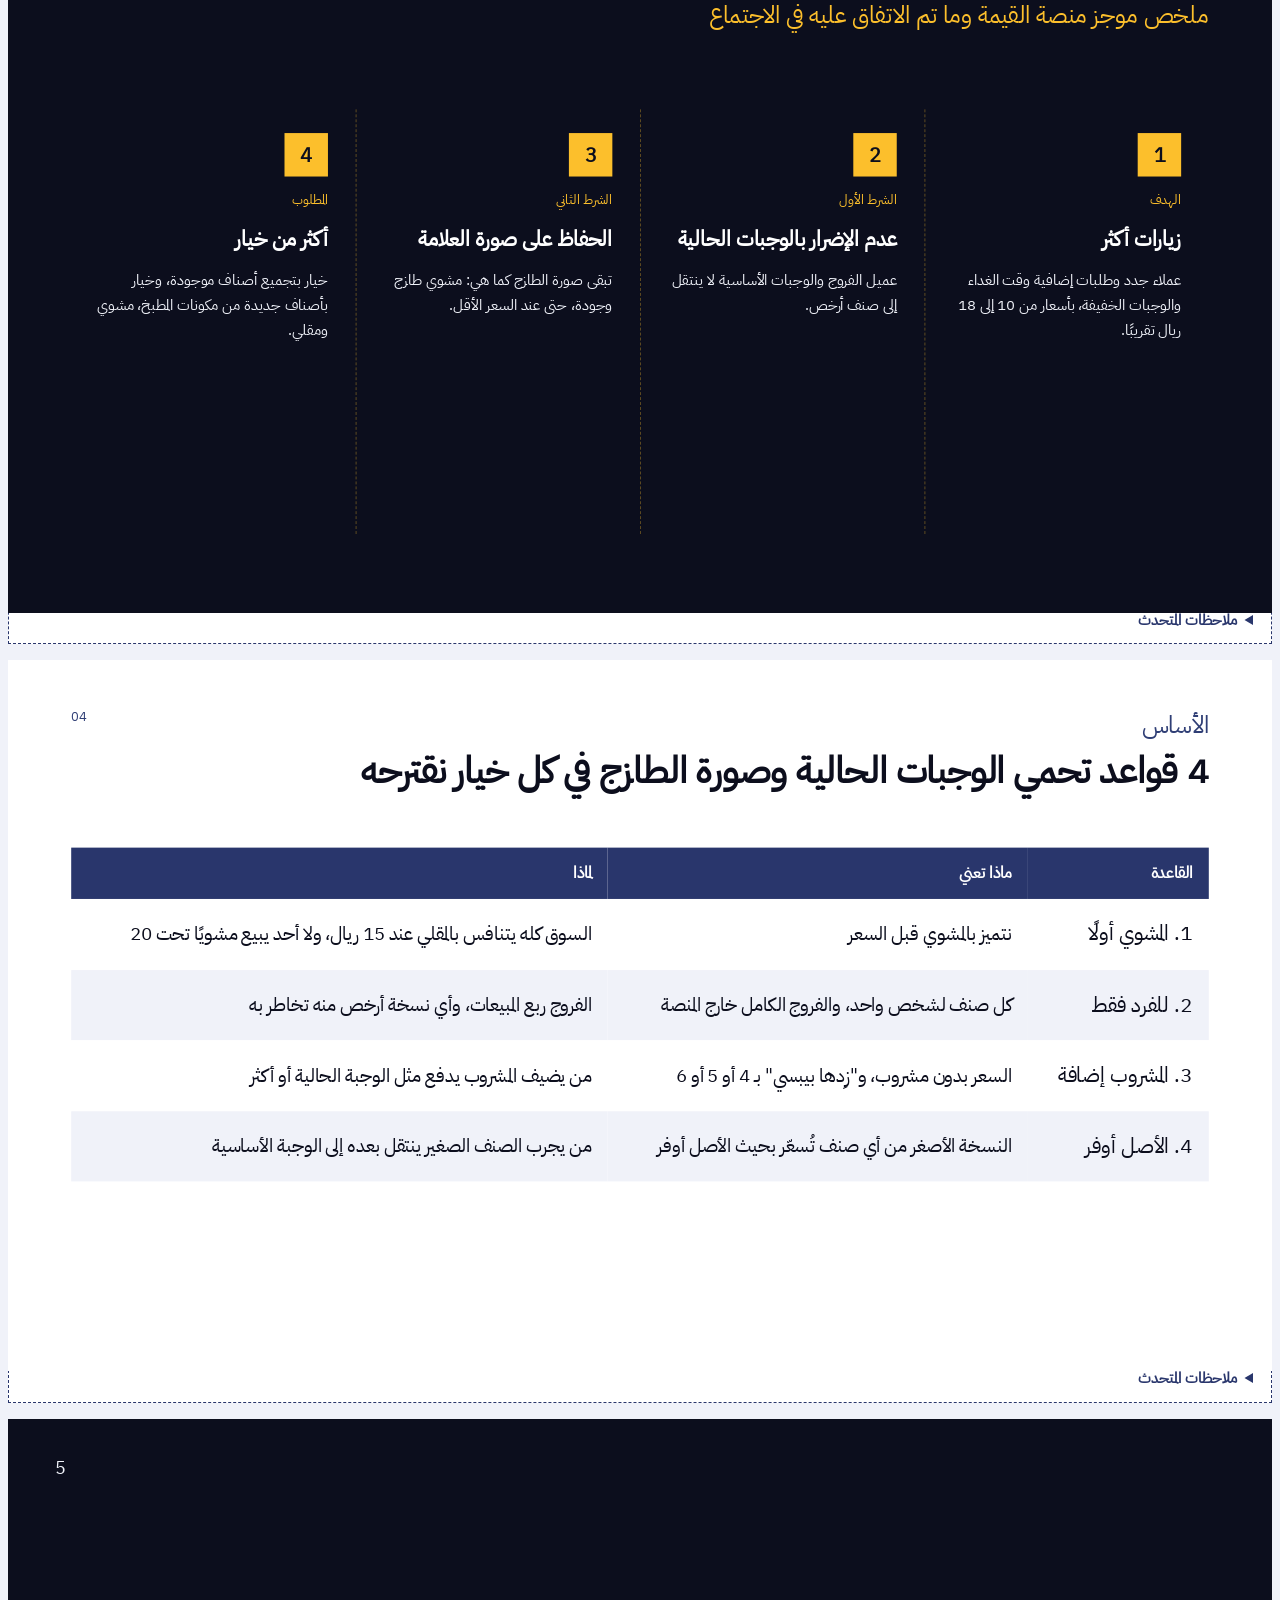
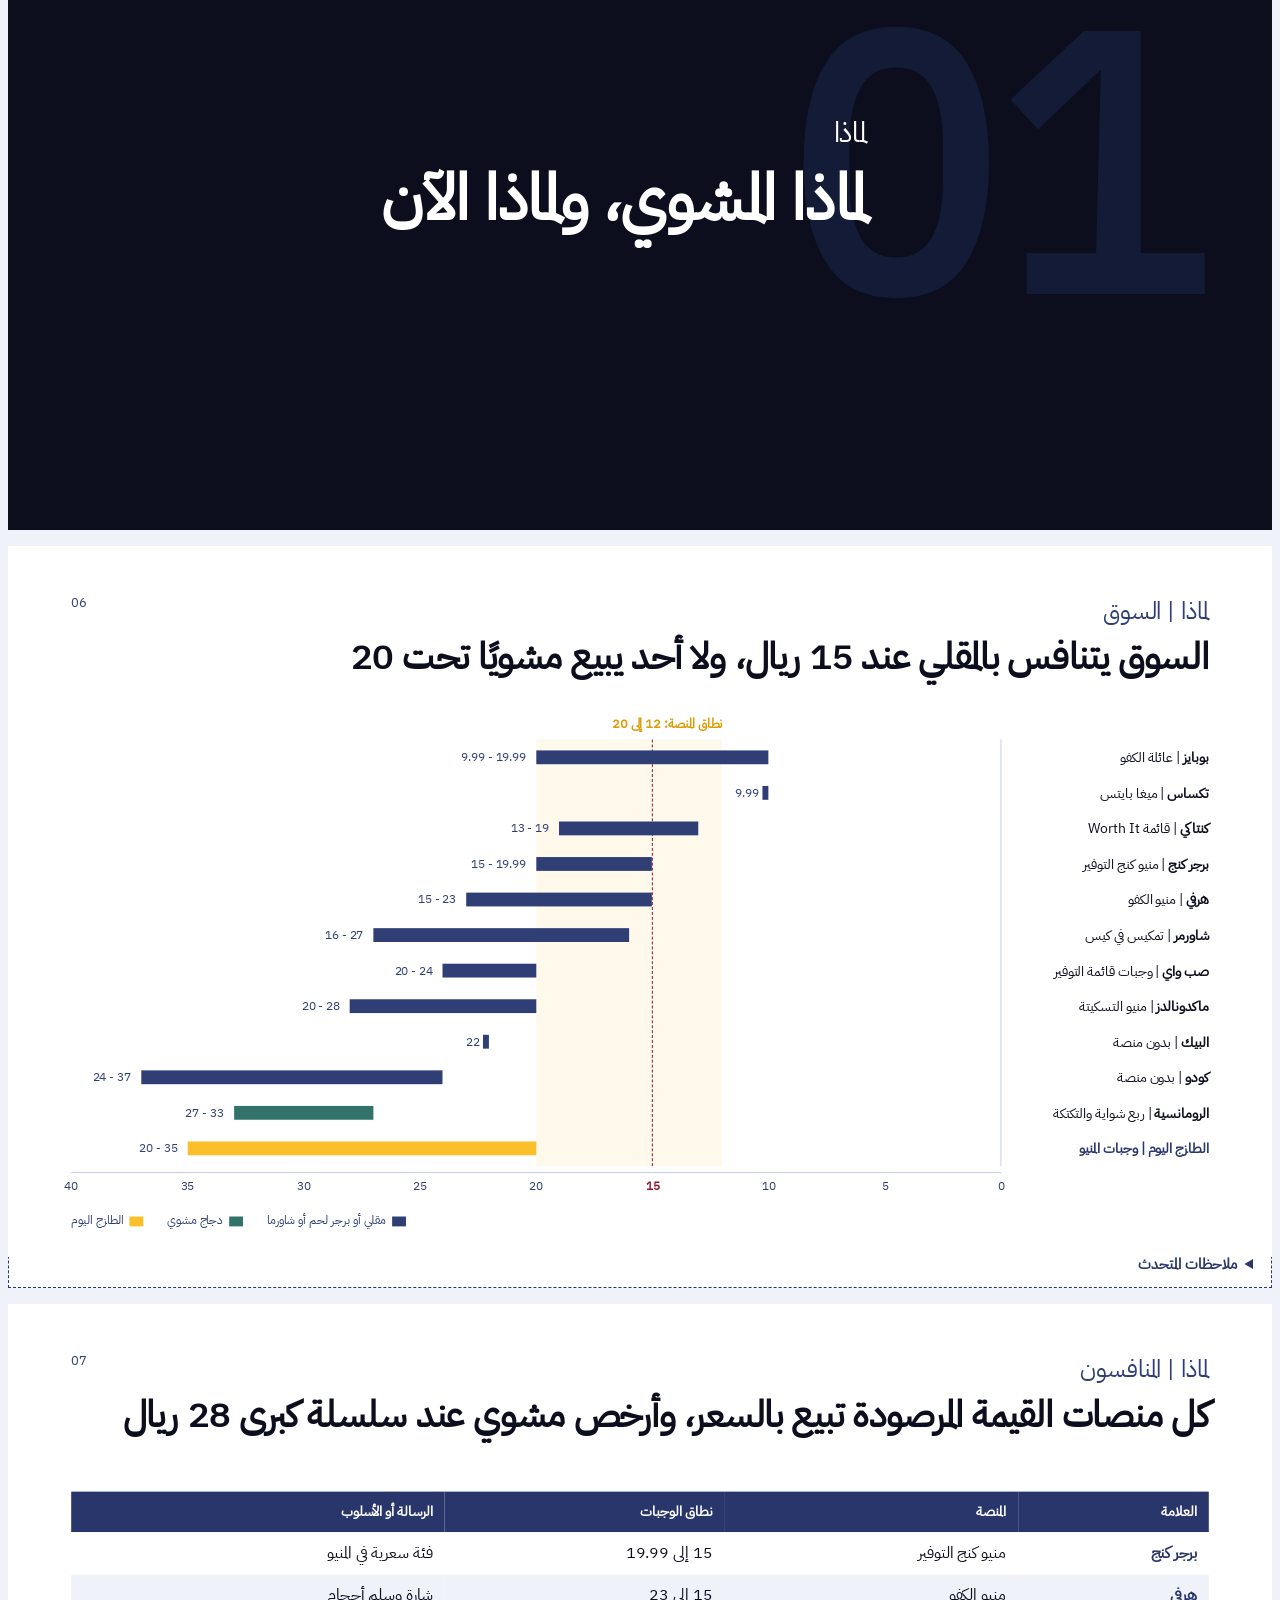
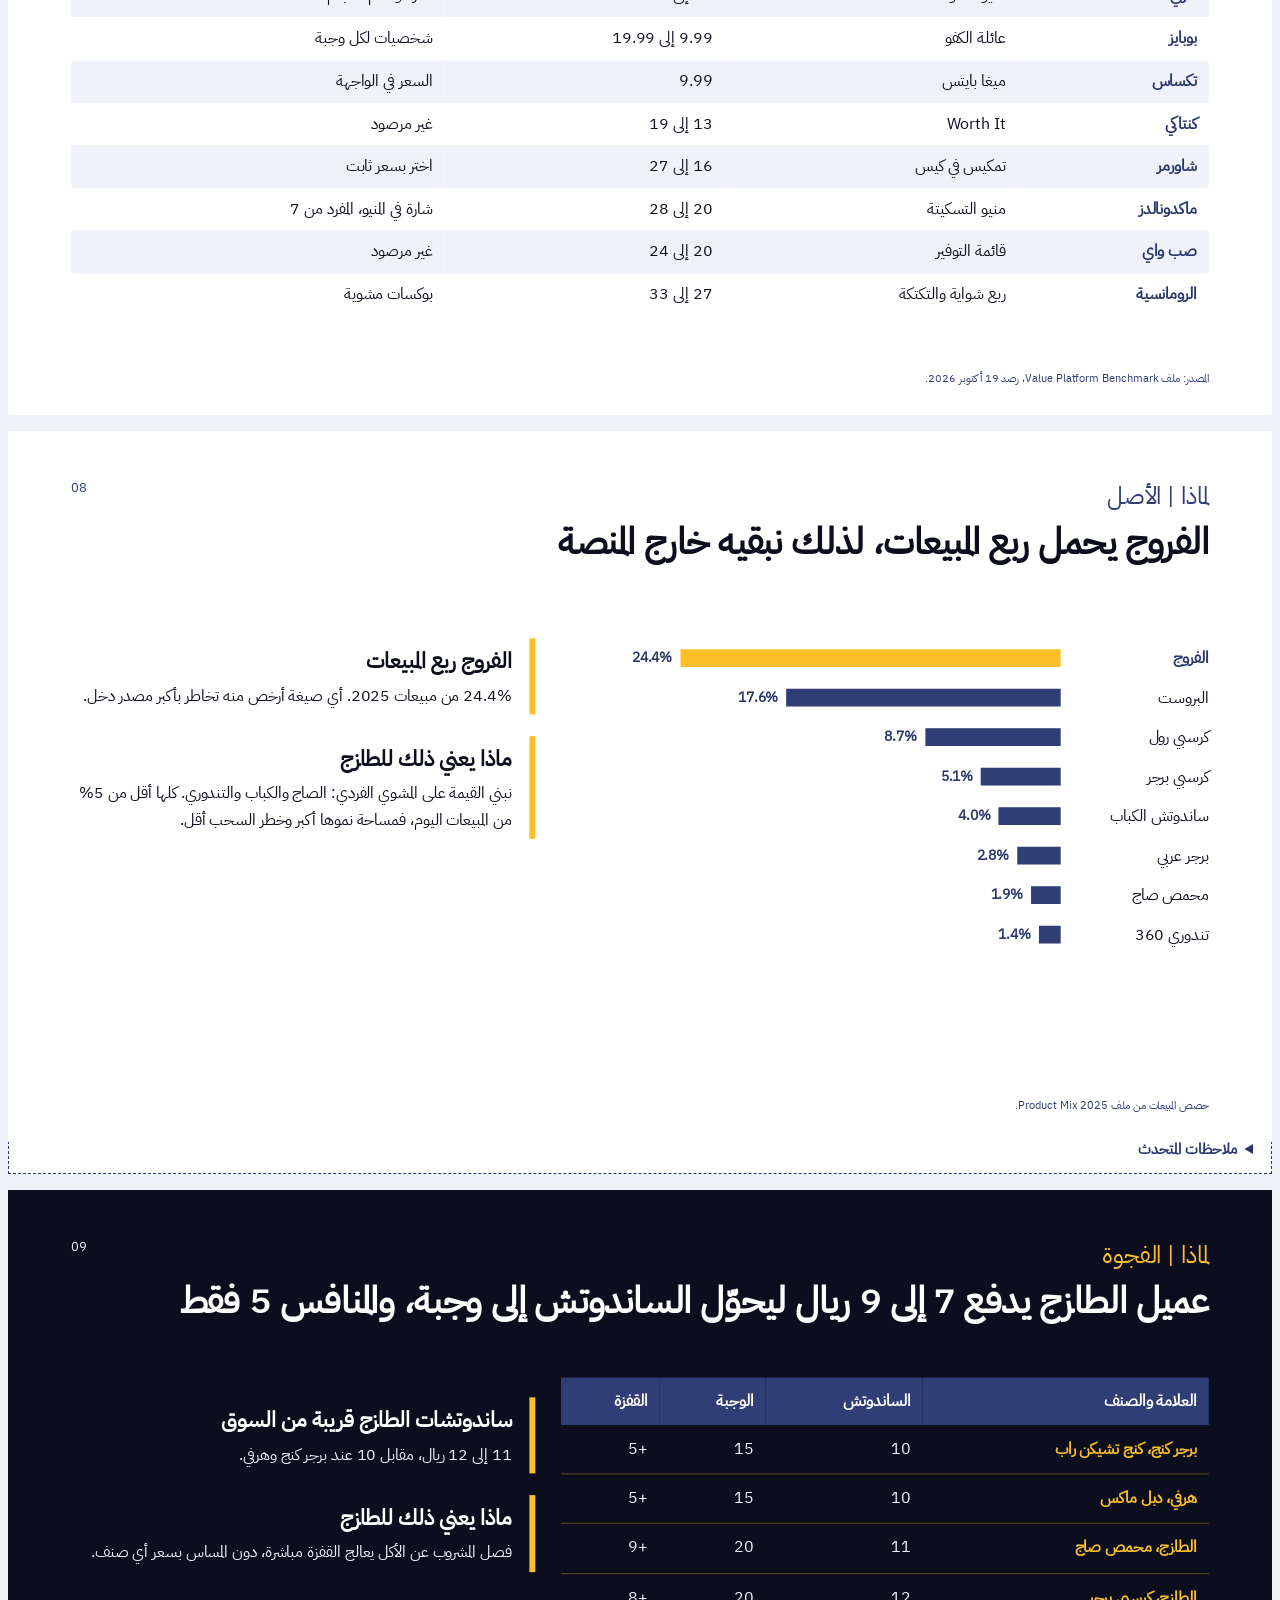
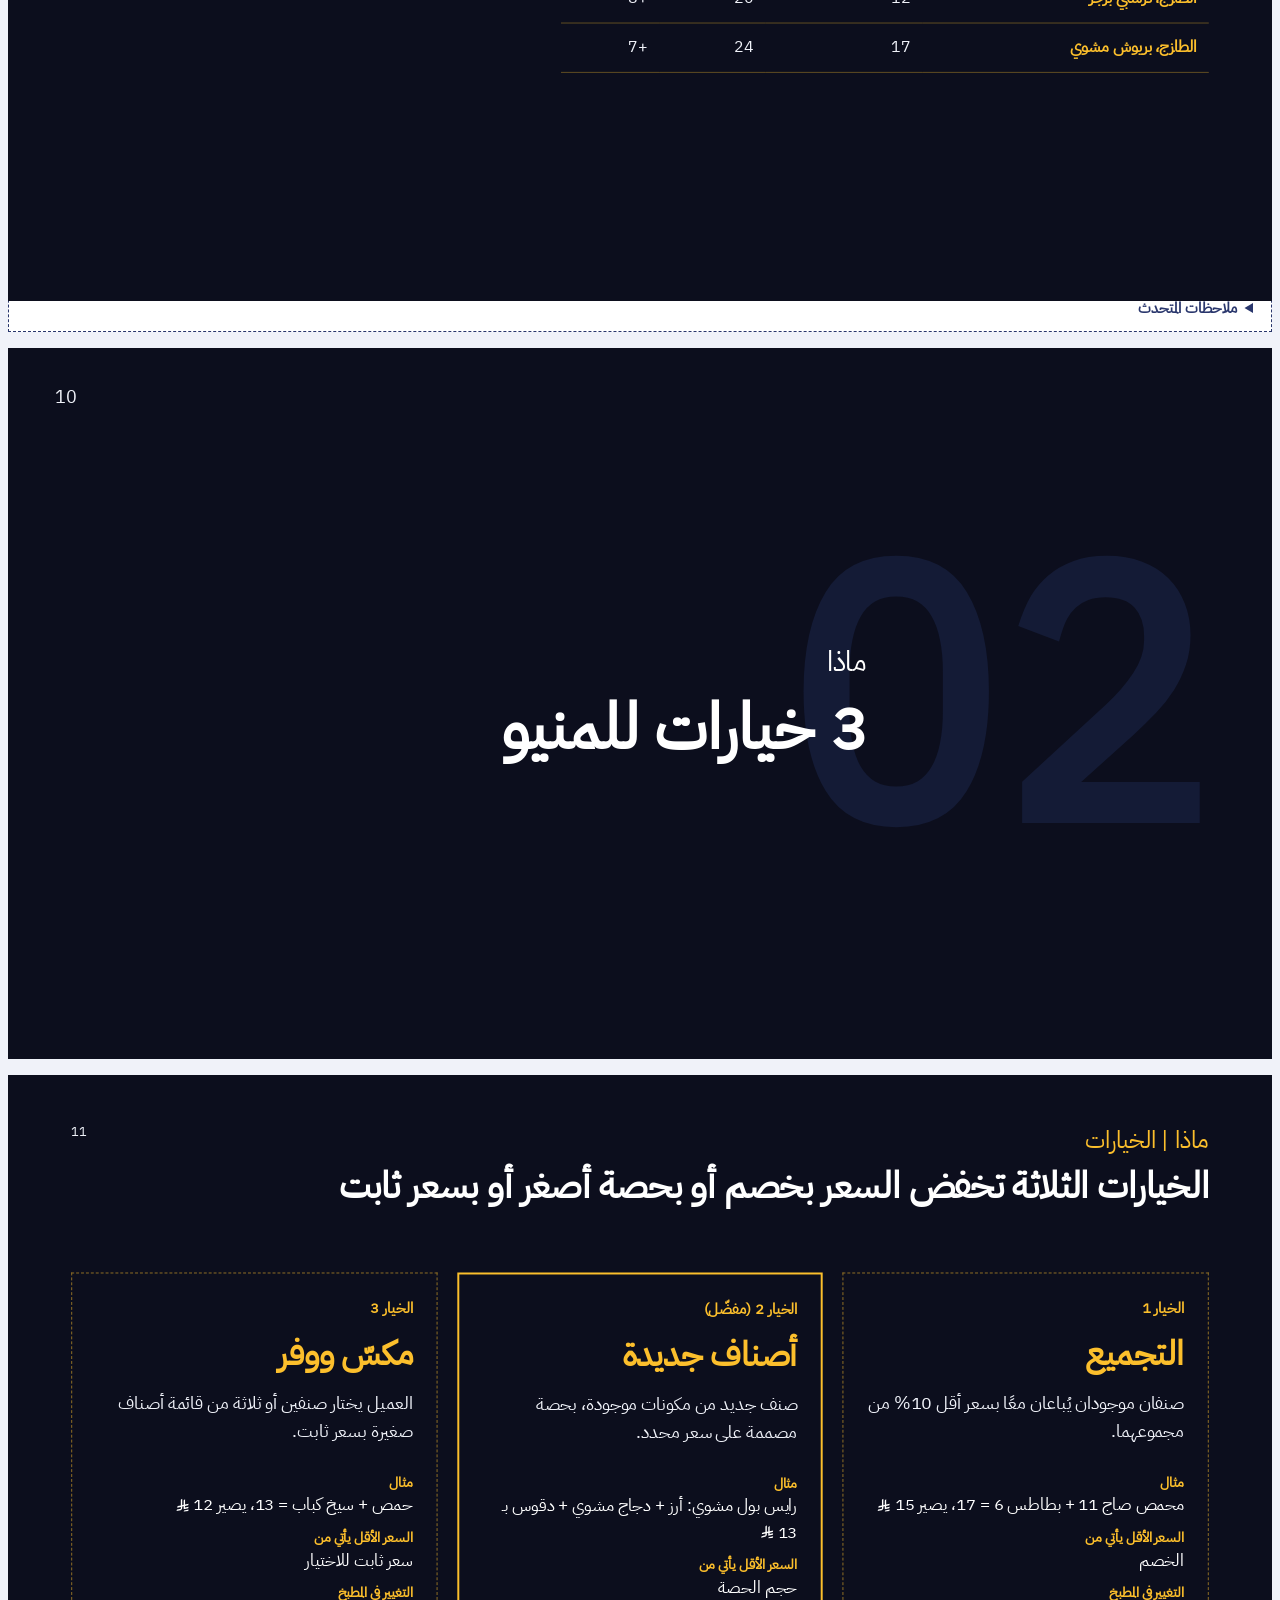
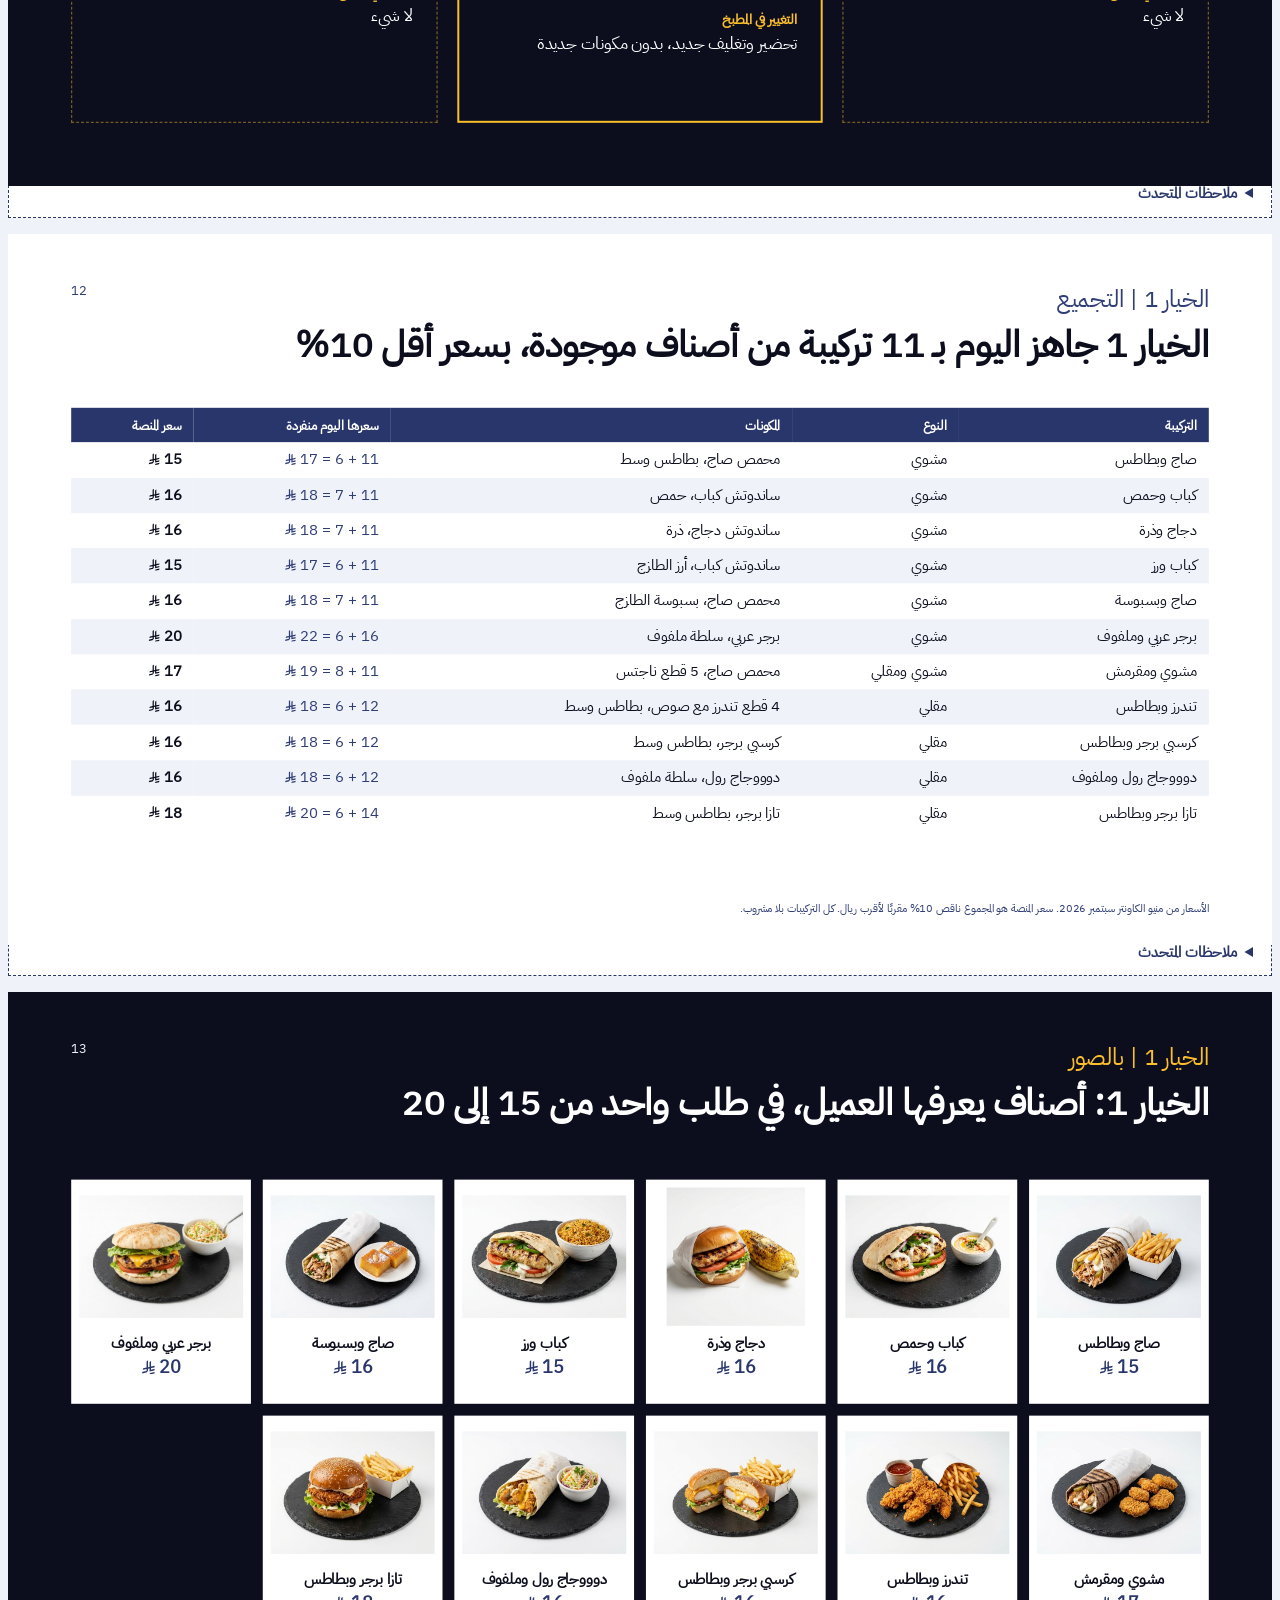
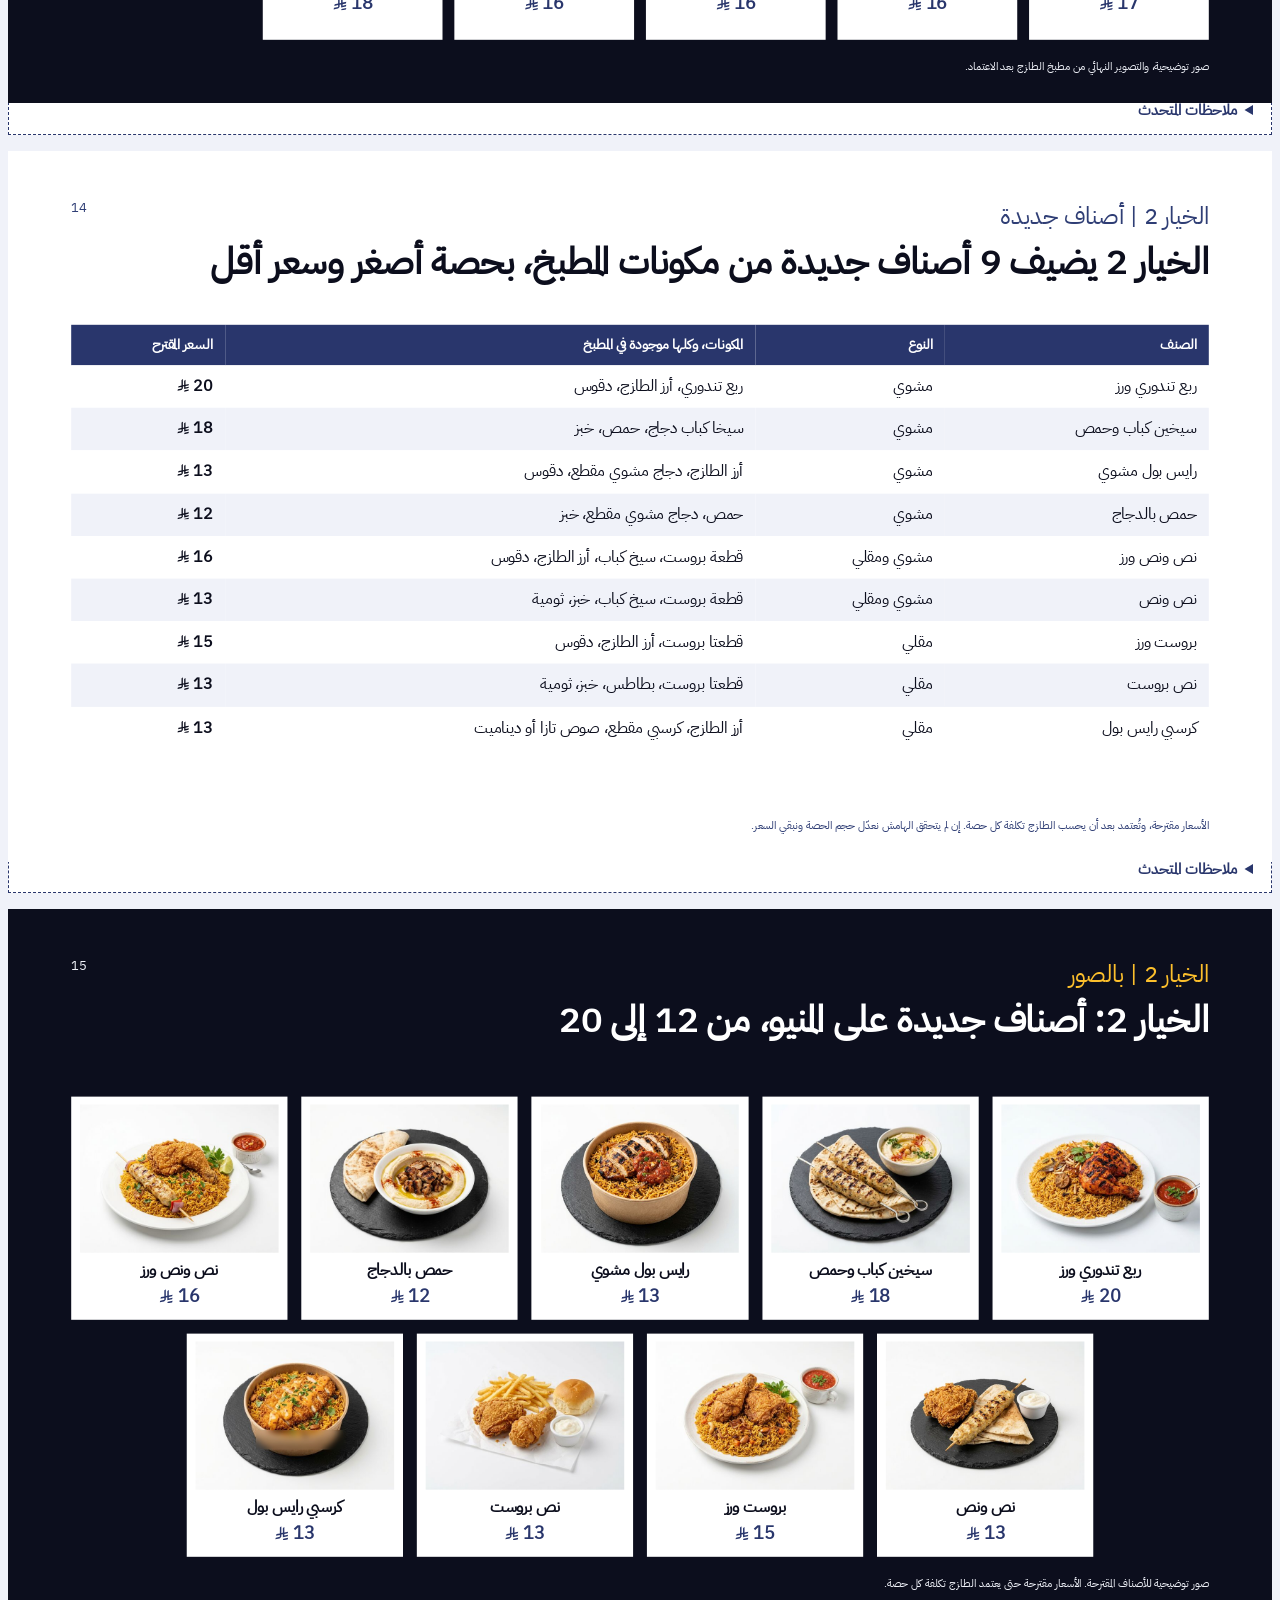
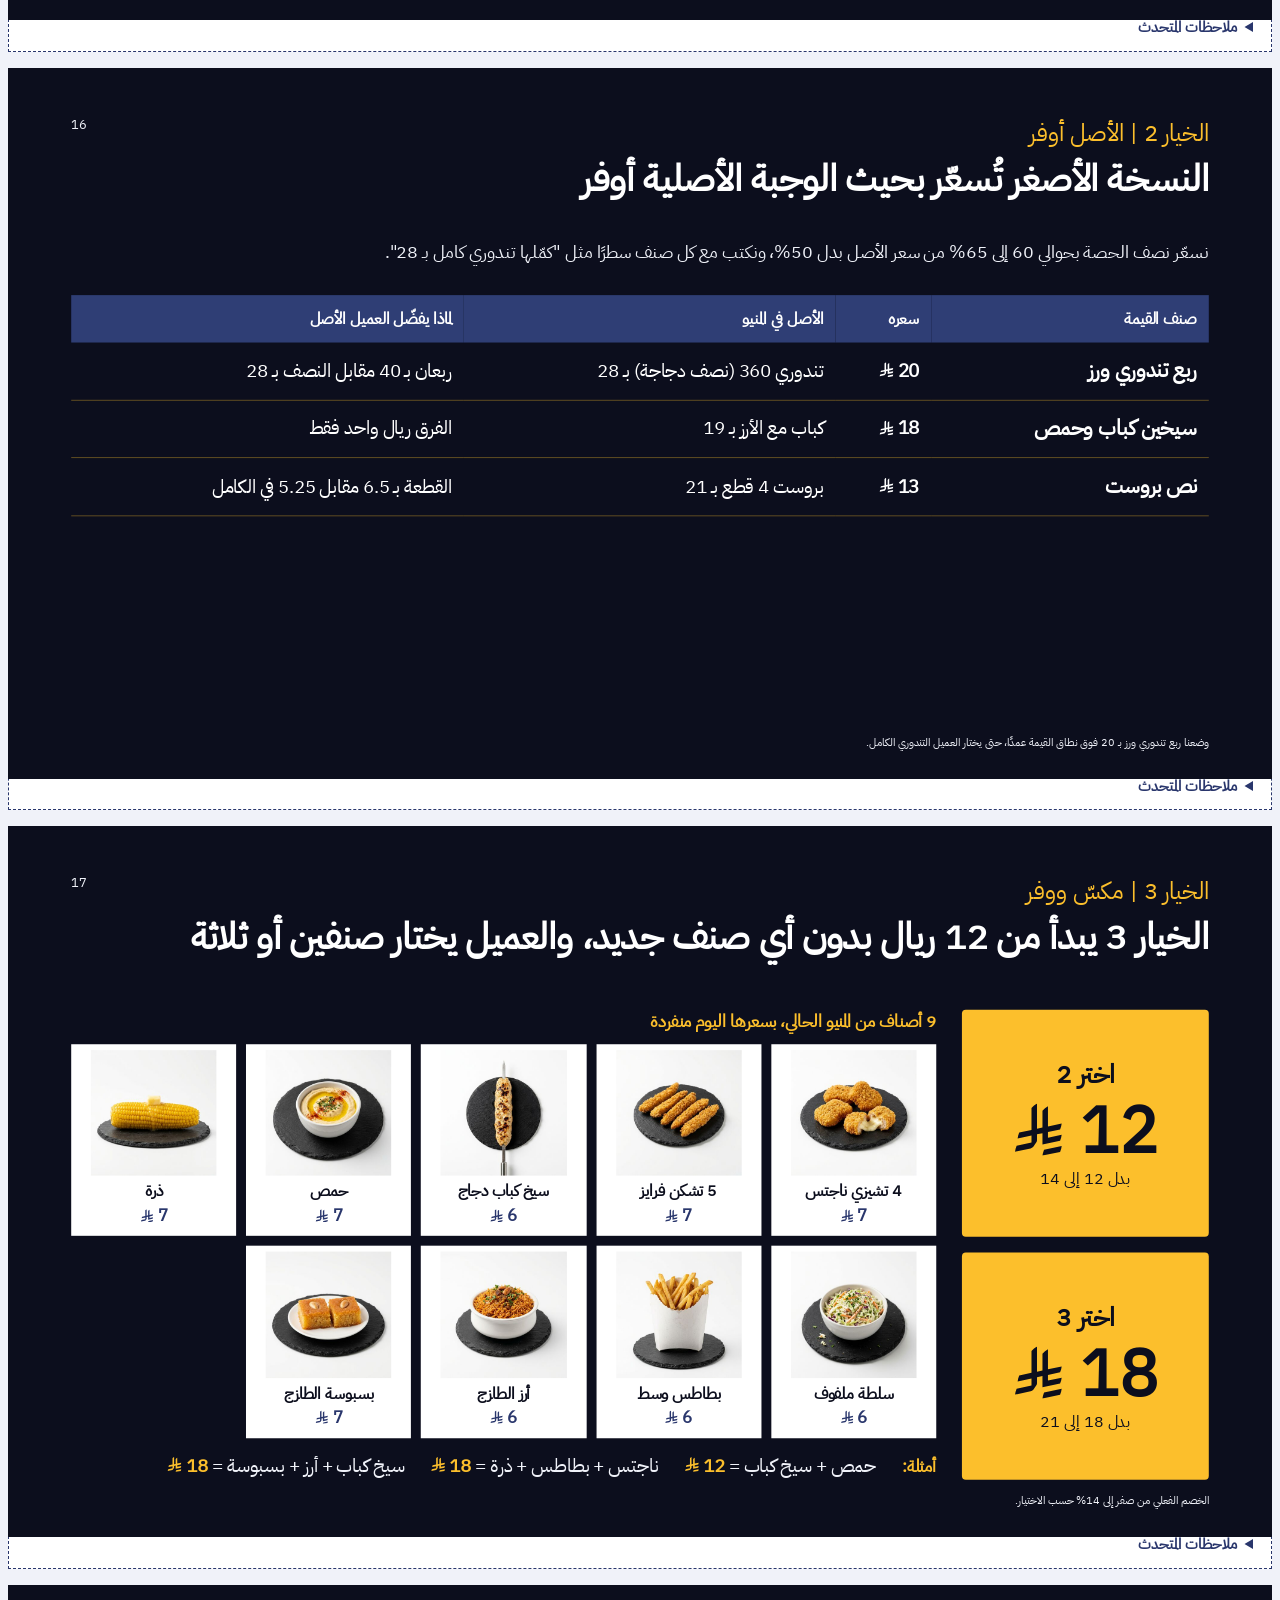
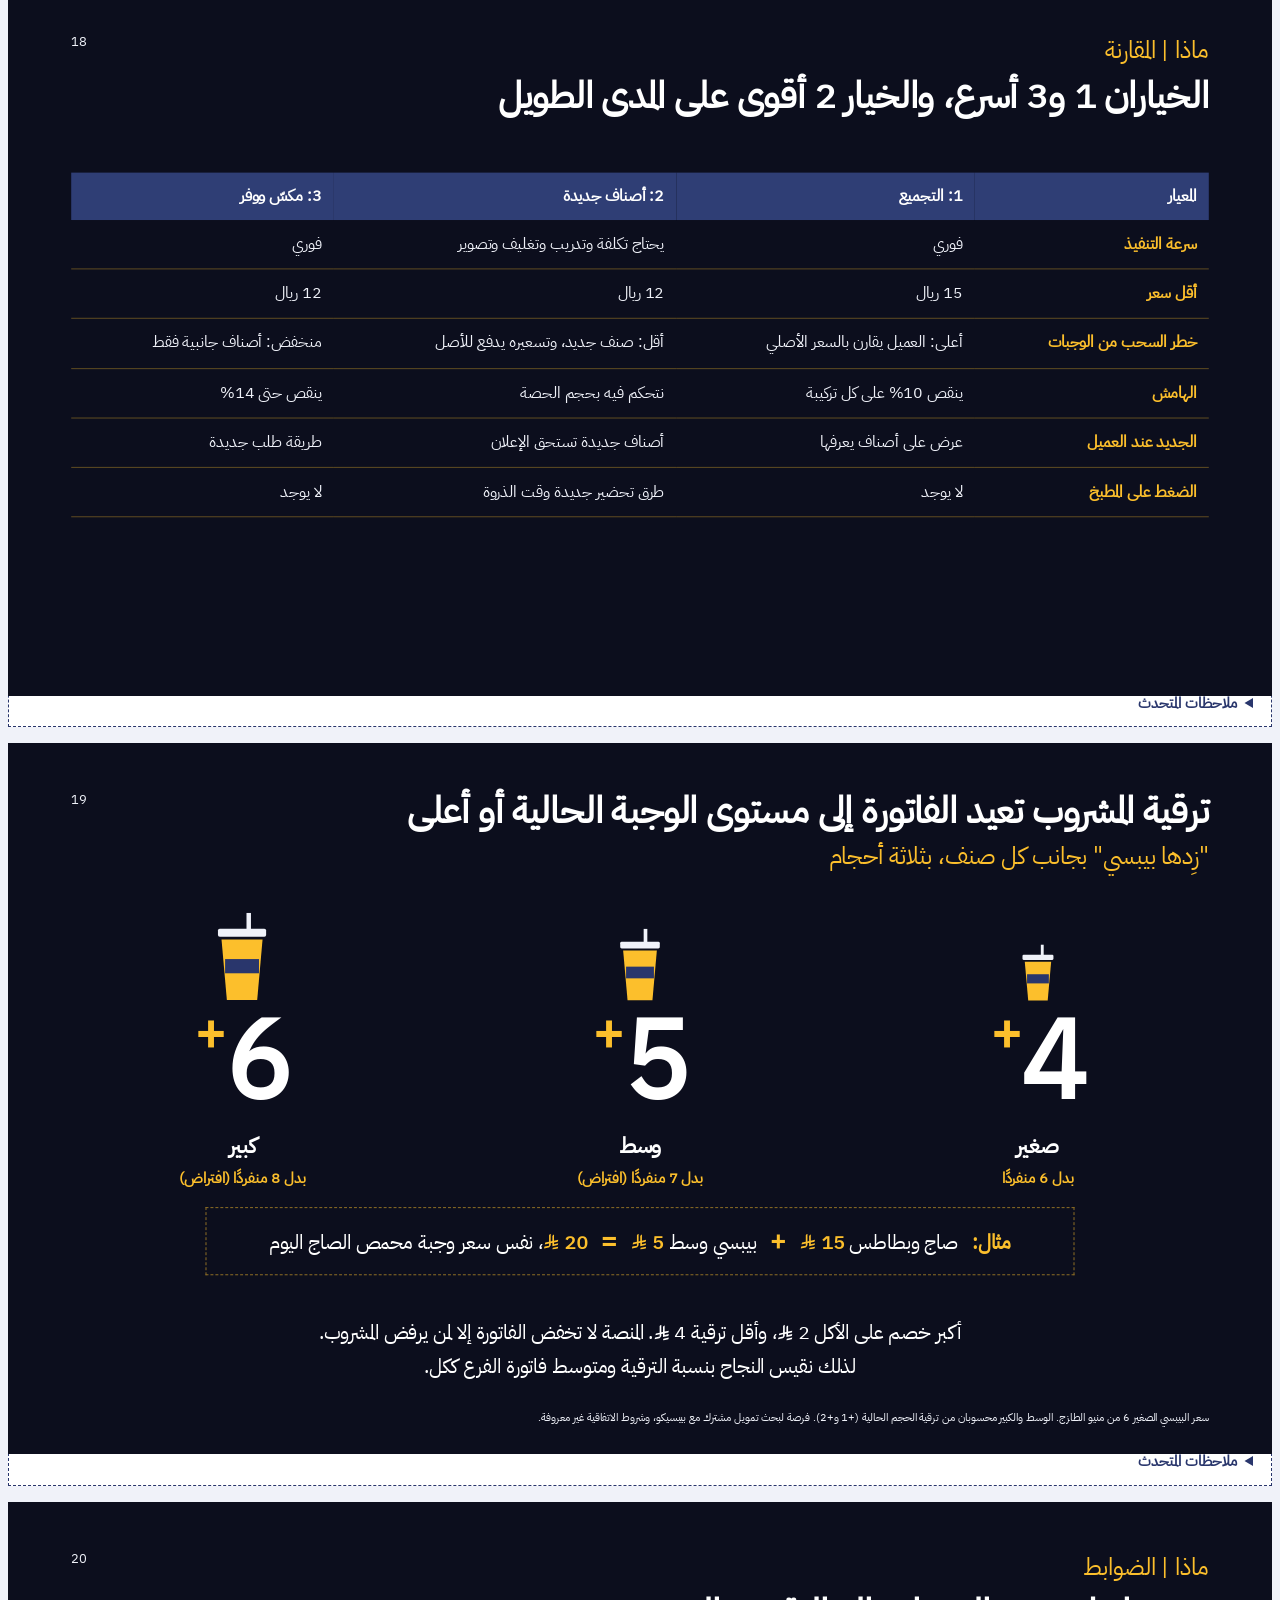
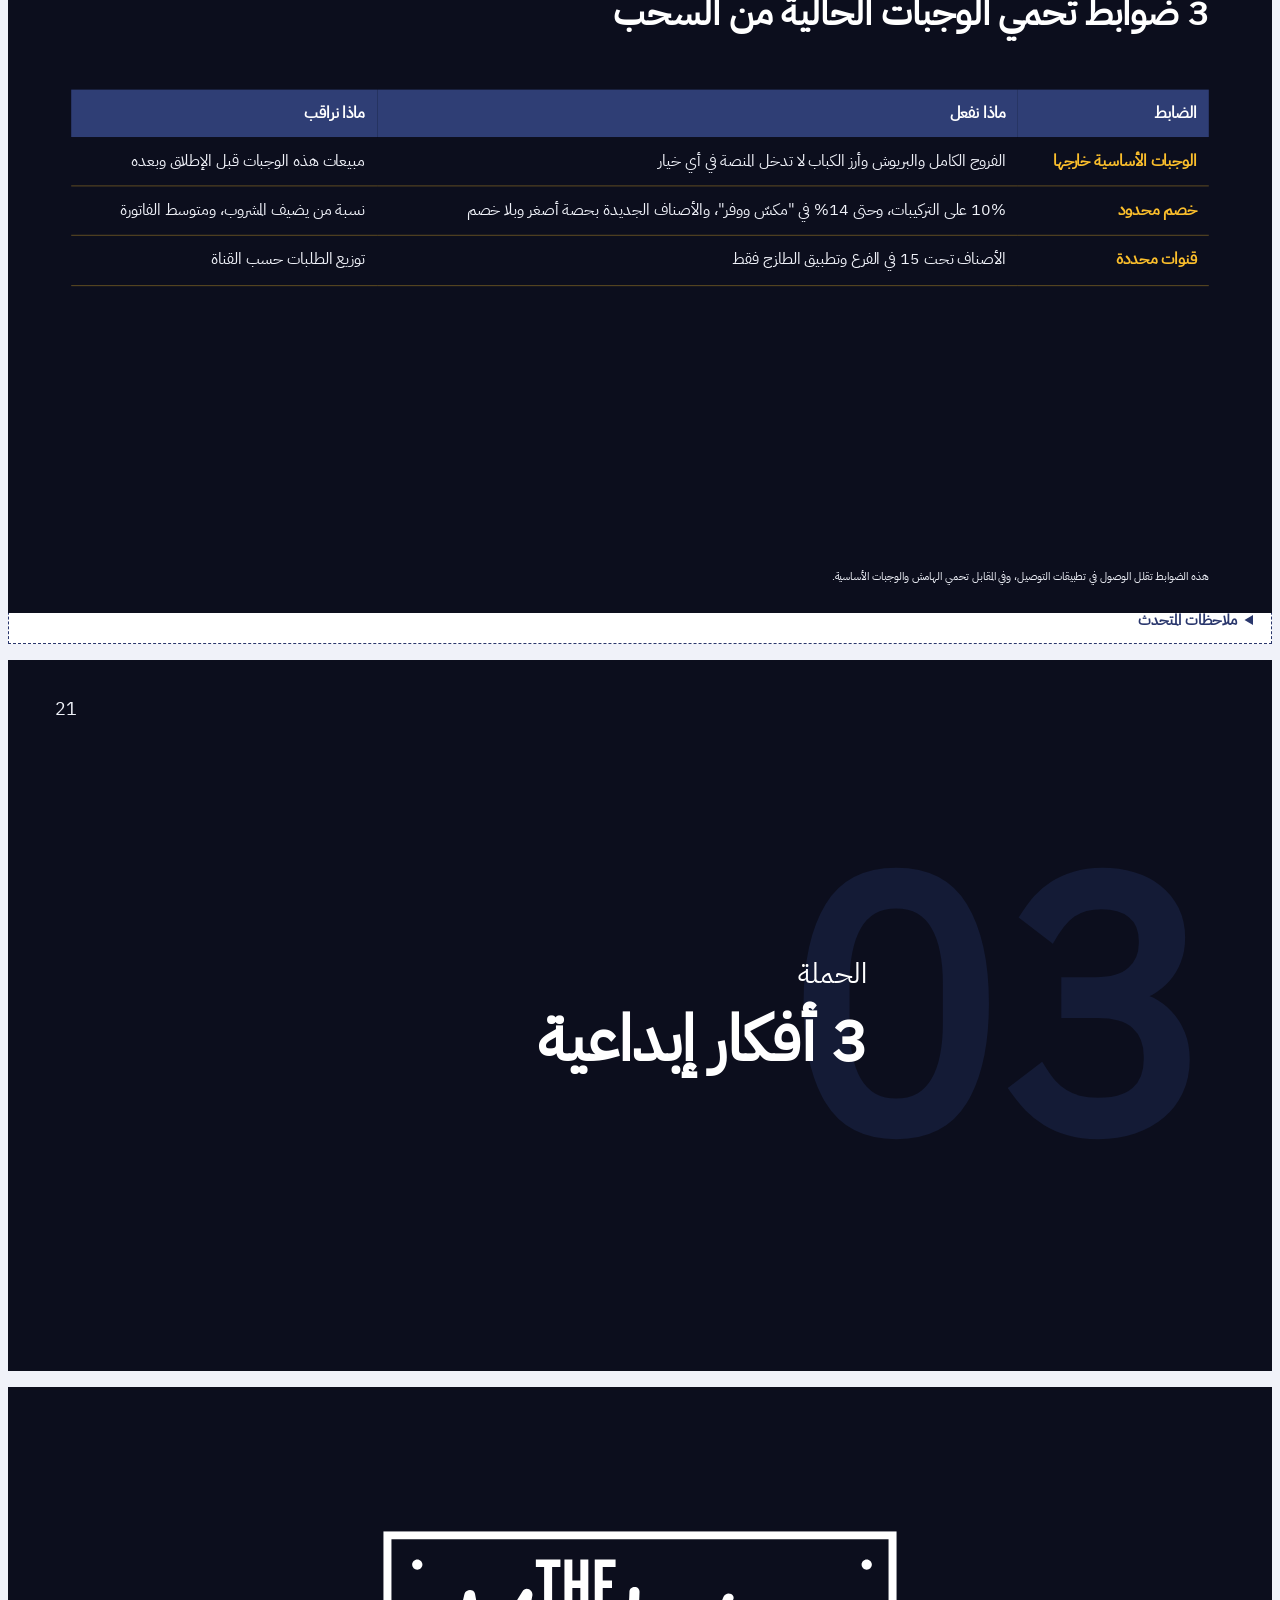
==== commit f1dab37e: "Al Tazaj deck final: cover subtitle Co-Authored-By: Claude Fable 5.2 <noreply@anthropic.com> Claude-" ====
--- a/altazaj-value-platform/index.html
+++ b/altazaj-value-platform/index.html
@@ -461,7 +461,7 @@
   <span class="logo-sep"></span><img class="logo2" src="assets/altazaj-logo-white.png" alt="الطازج">
   <div class="text-block">
     <h1 class="title">منصة القيمة من الطازج</h1>
-    <p class="subtitle">توصية المنيو</p>
+    <p class="subtitle">توصية المنيو والأفكار الإبداعية</p>
   </div>
   <div class="versioning"><span>نوفمبر 2026</span></div>
 </section></div></div>
